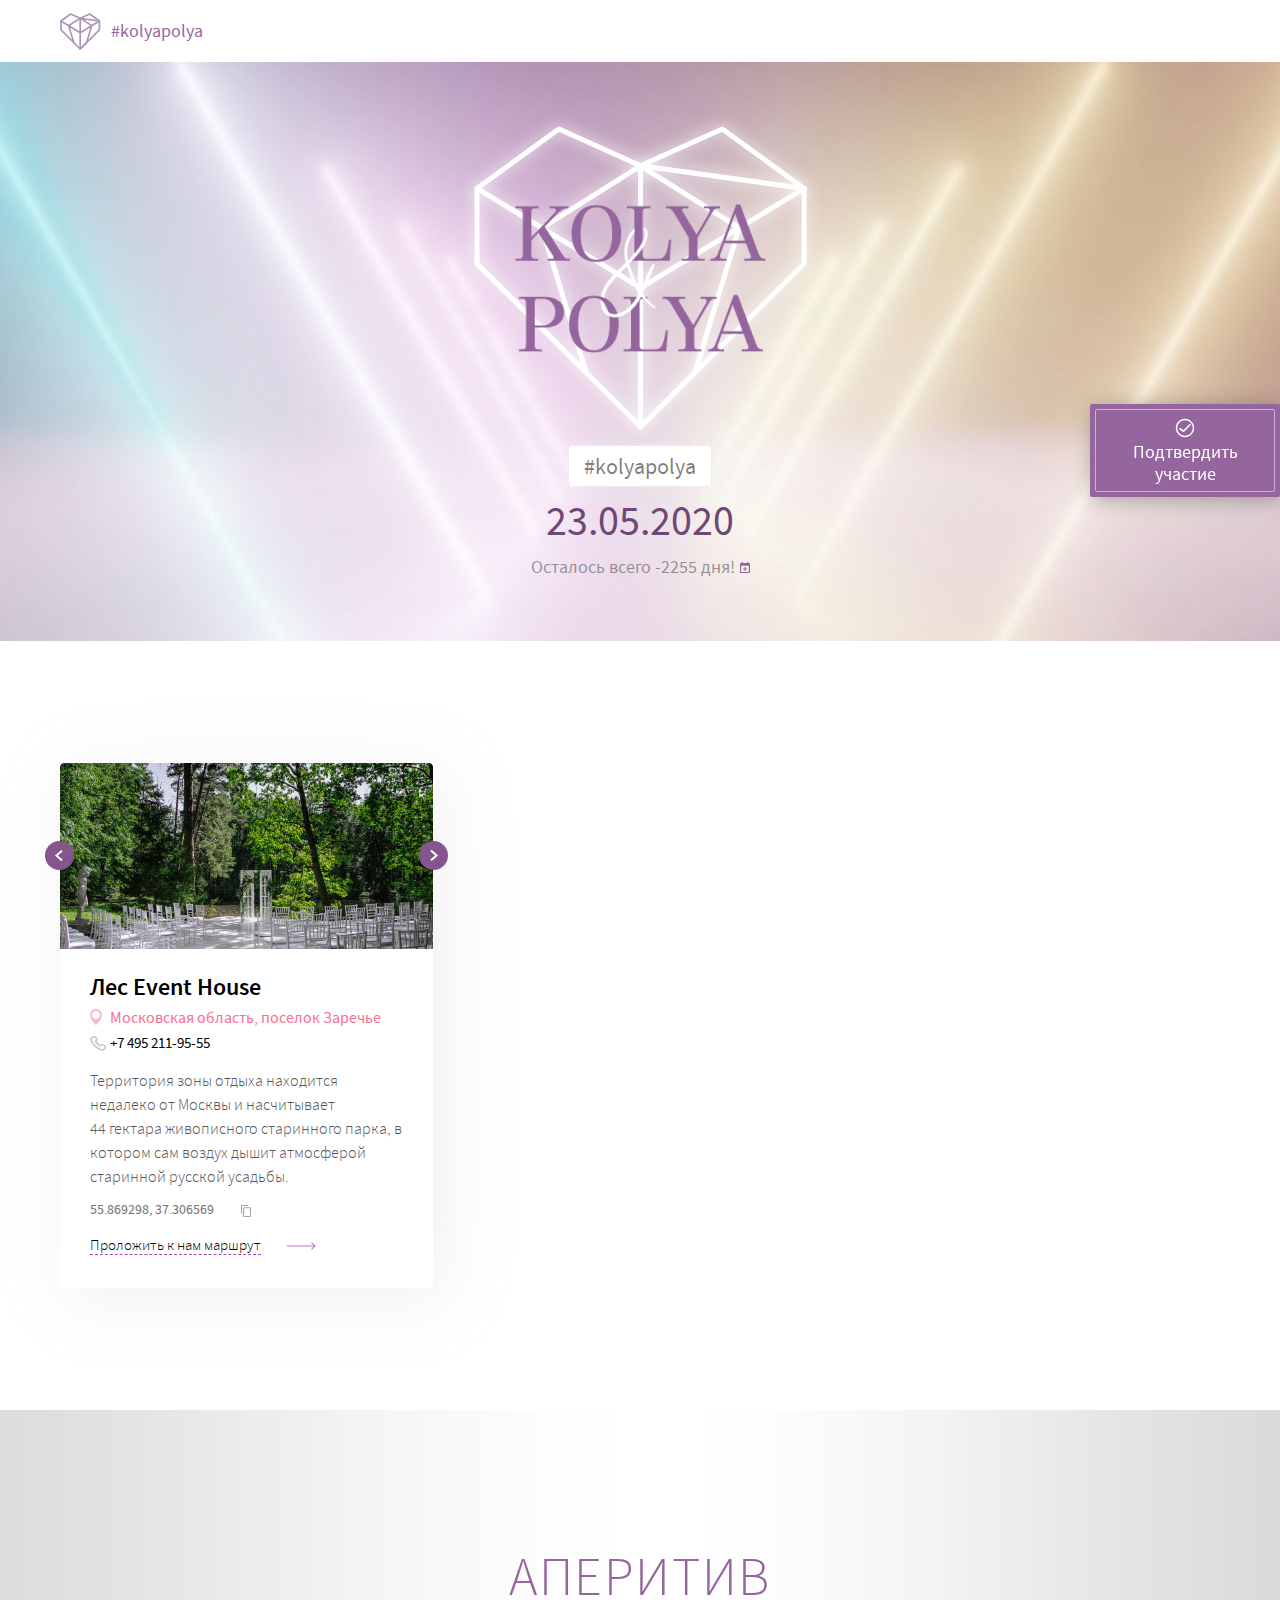
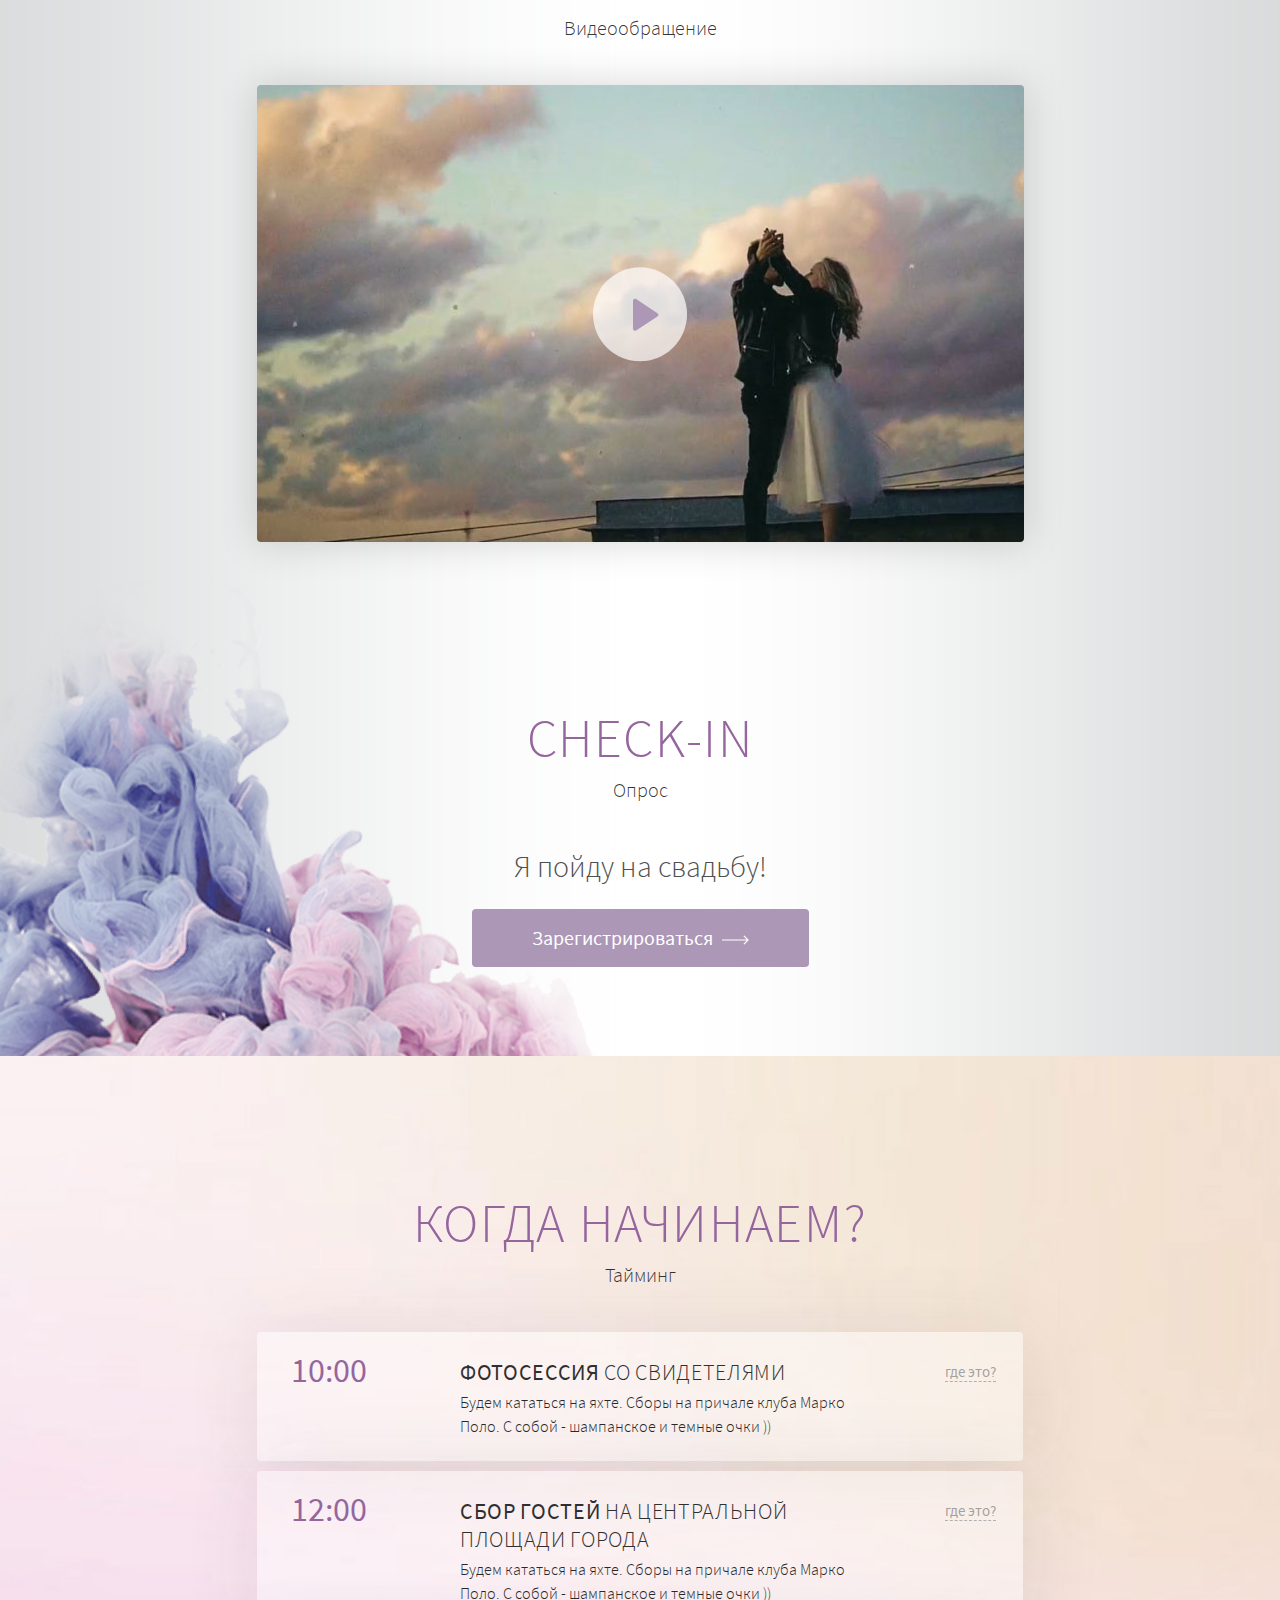
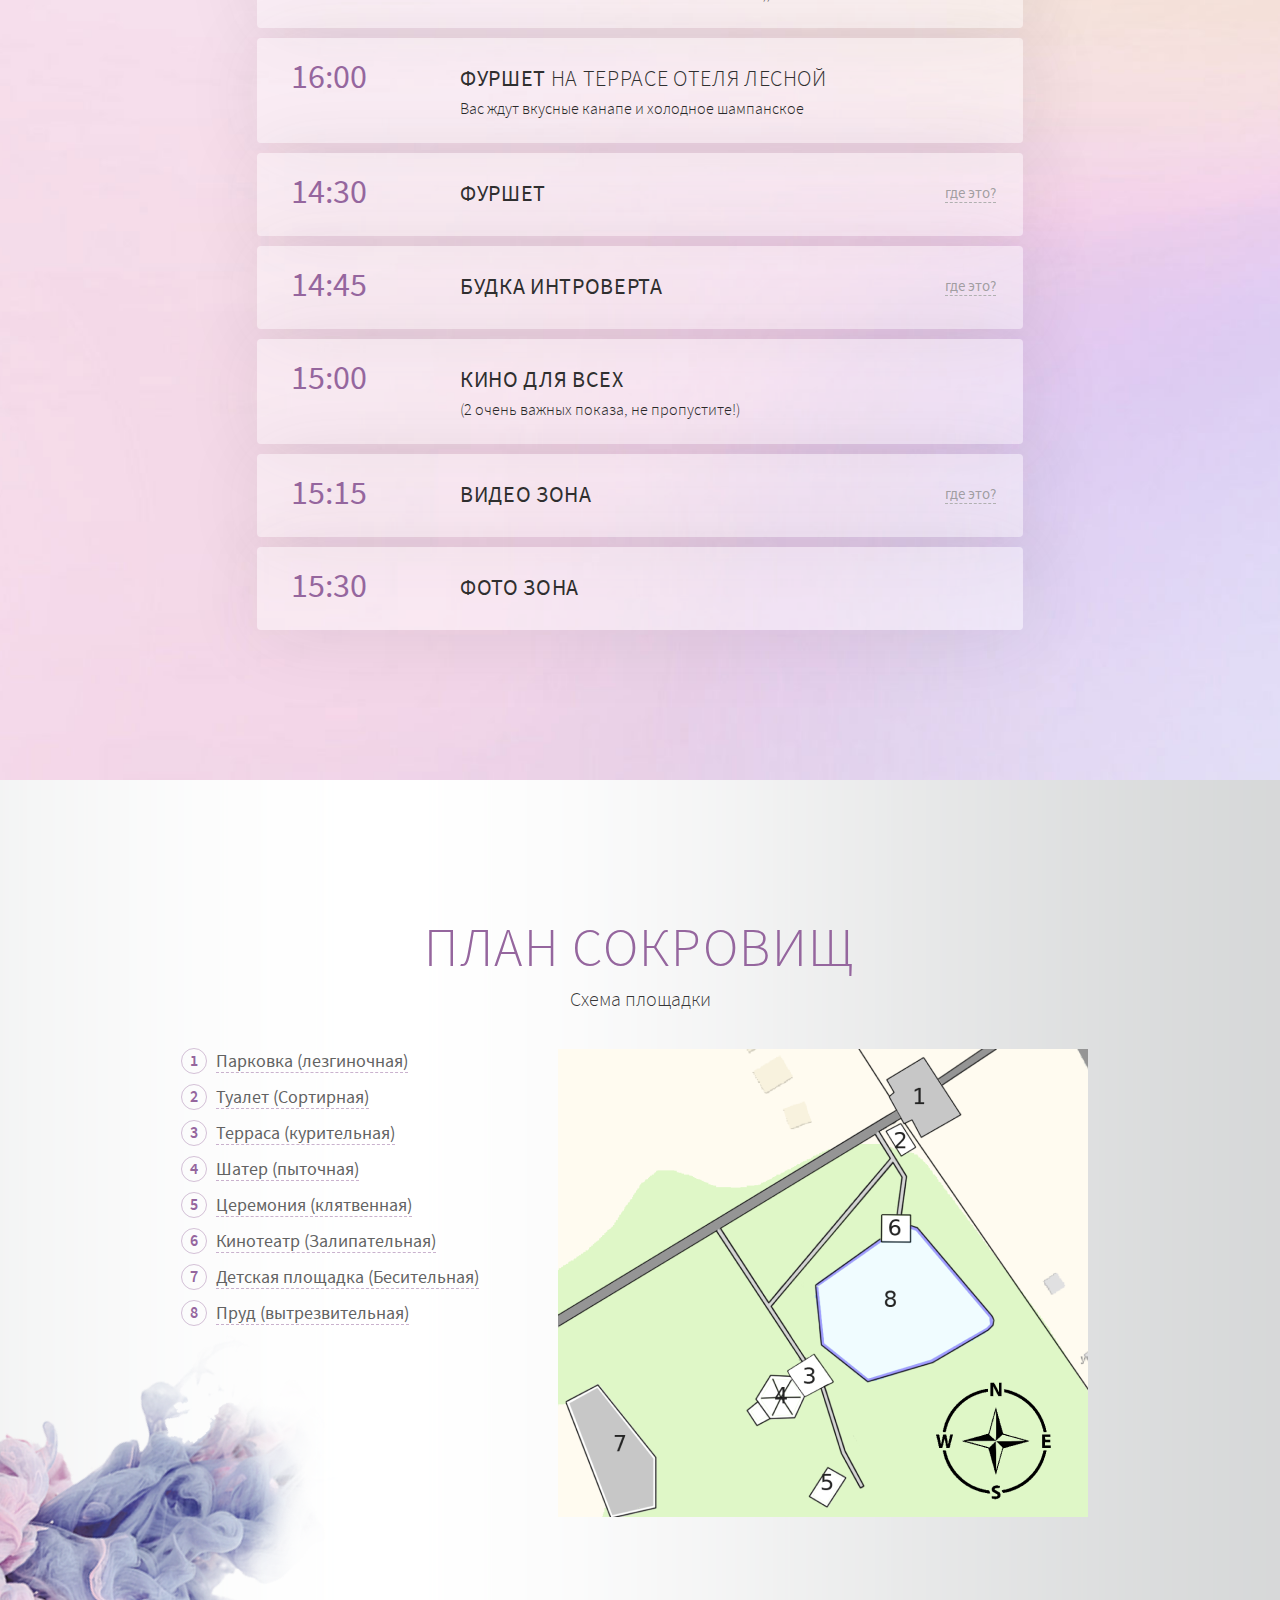
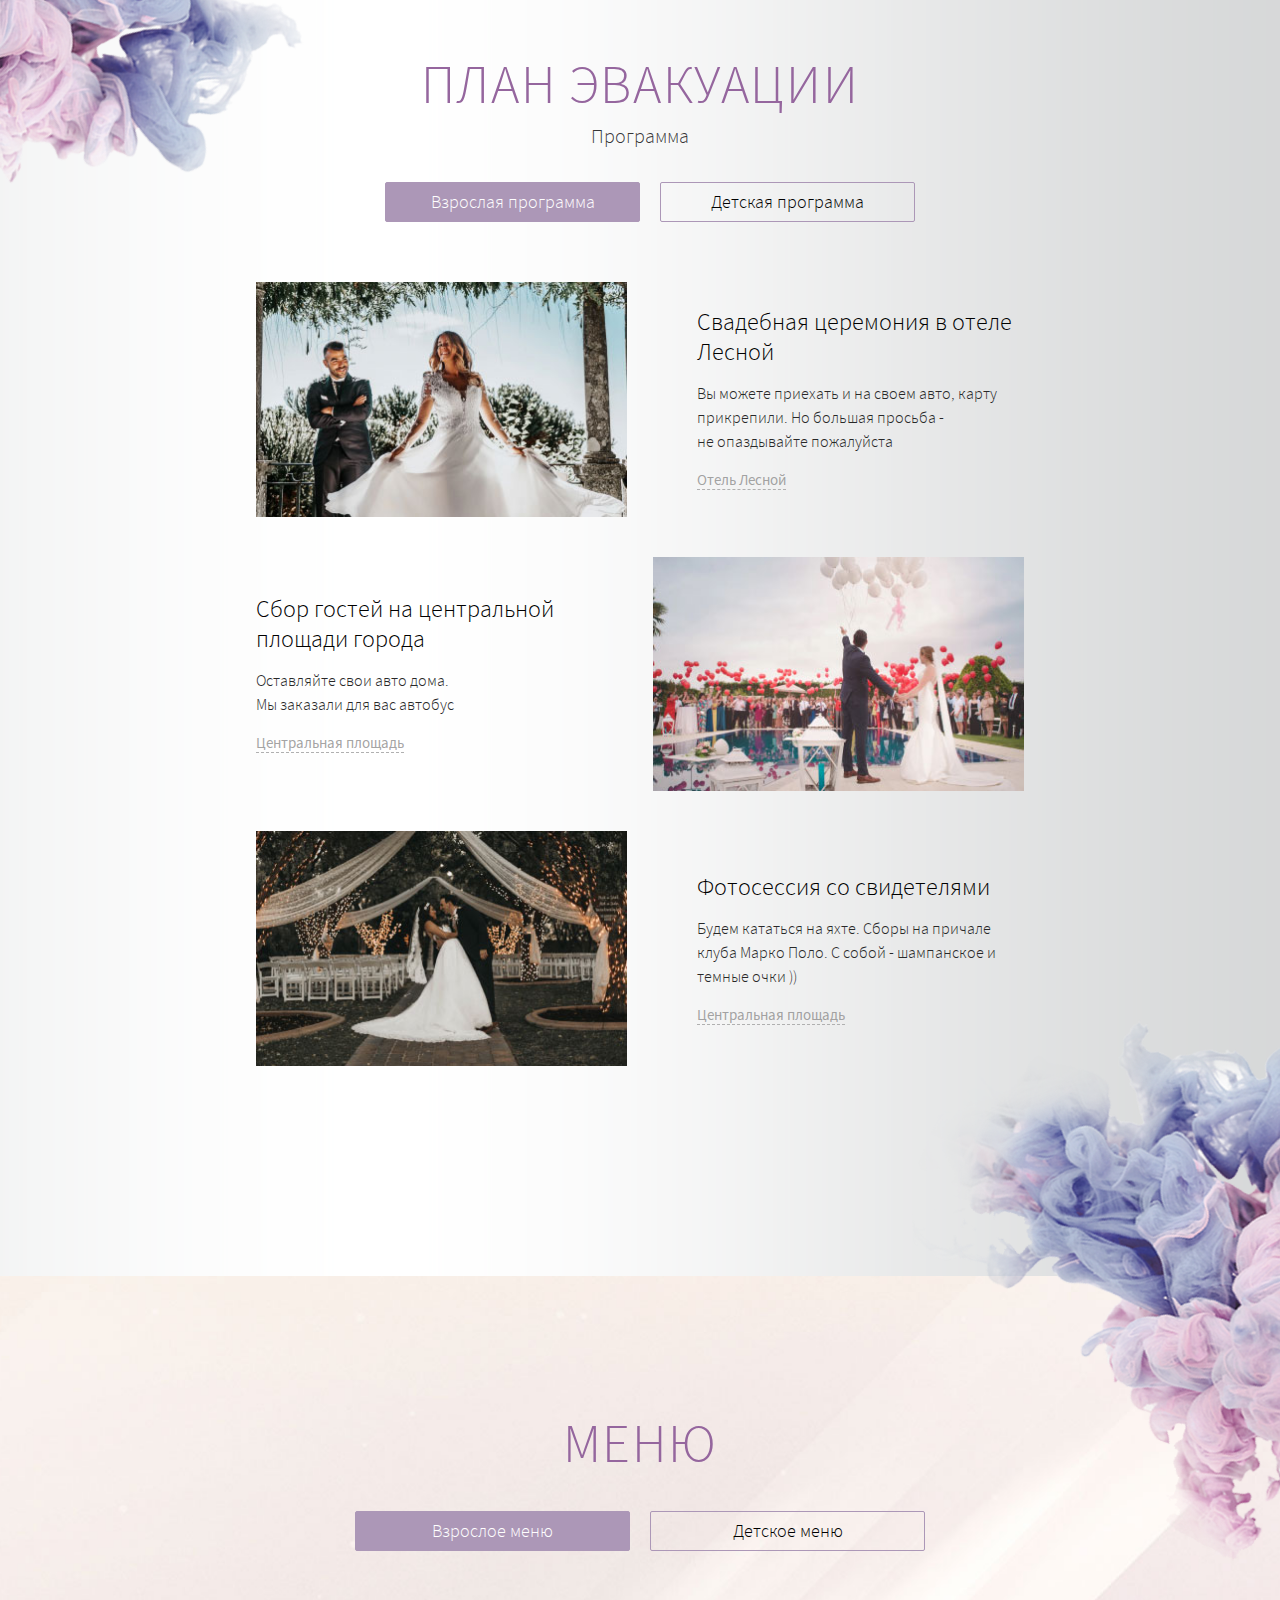
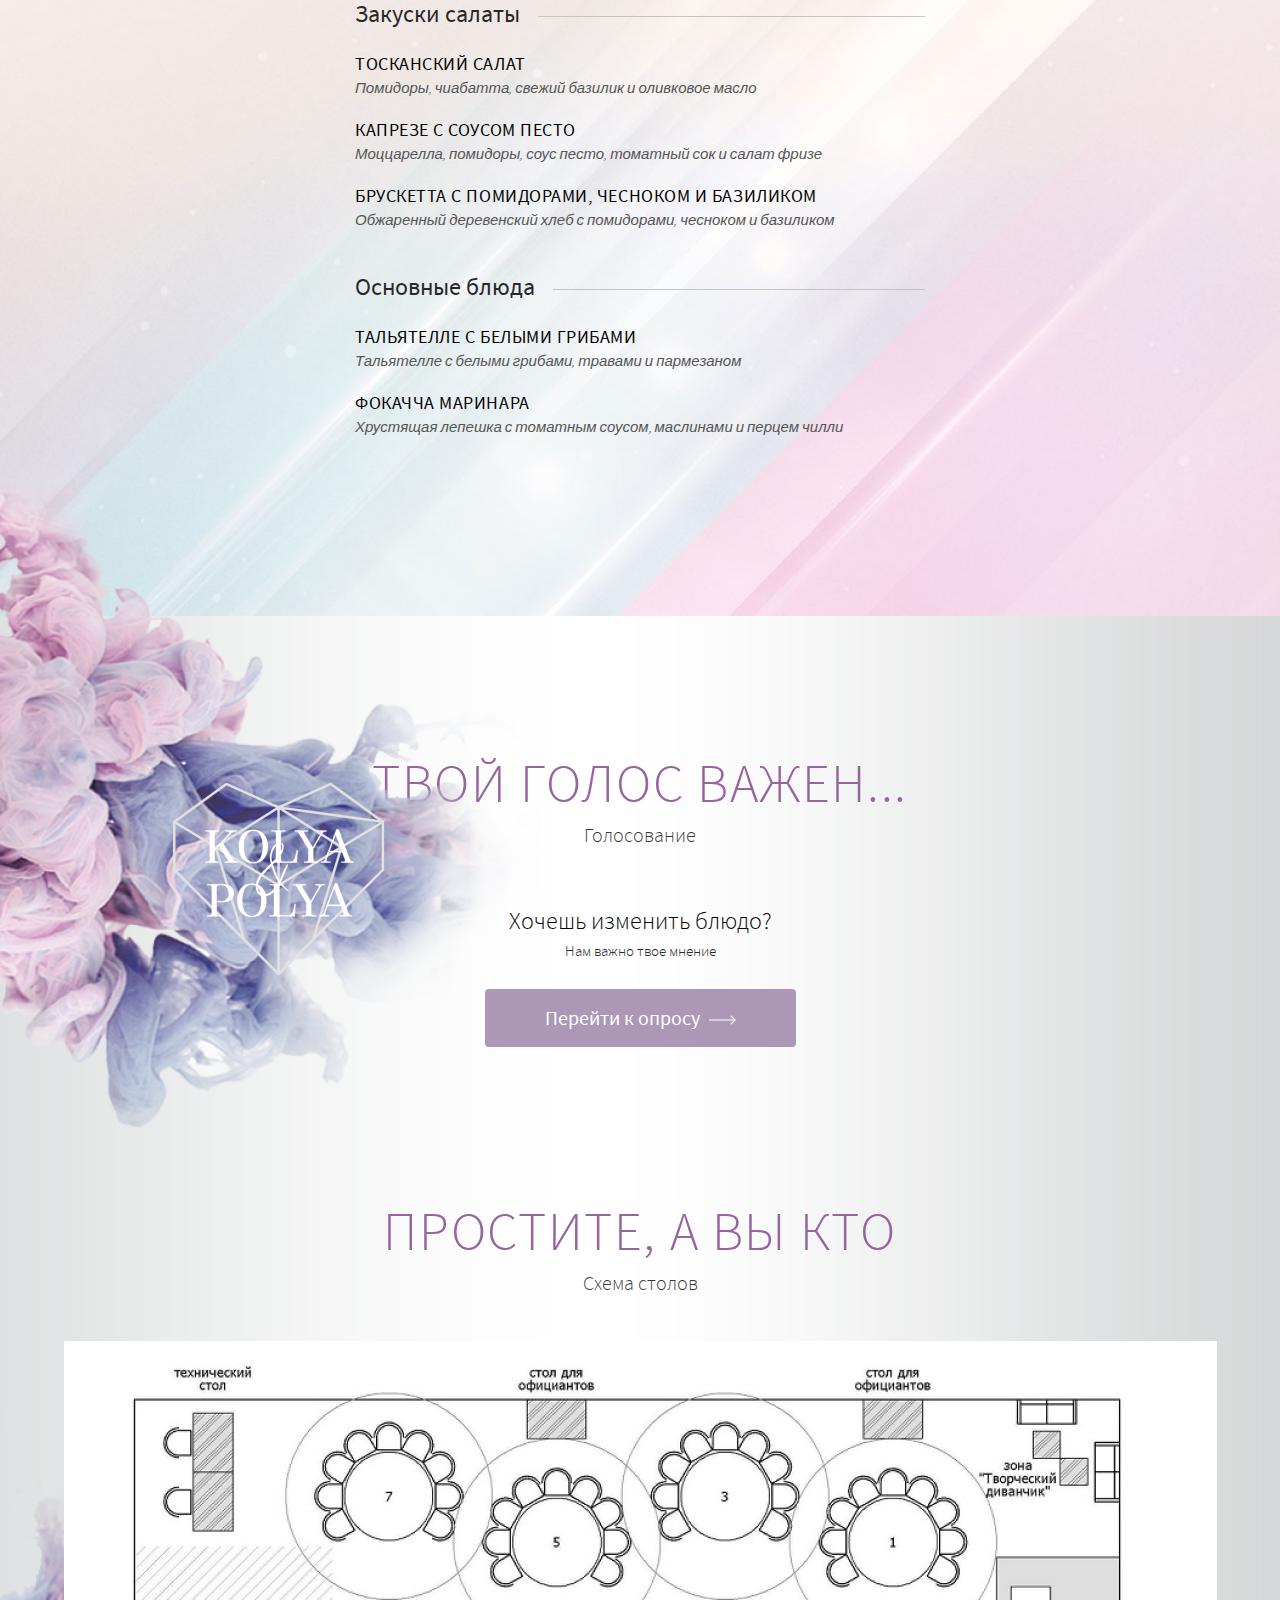
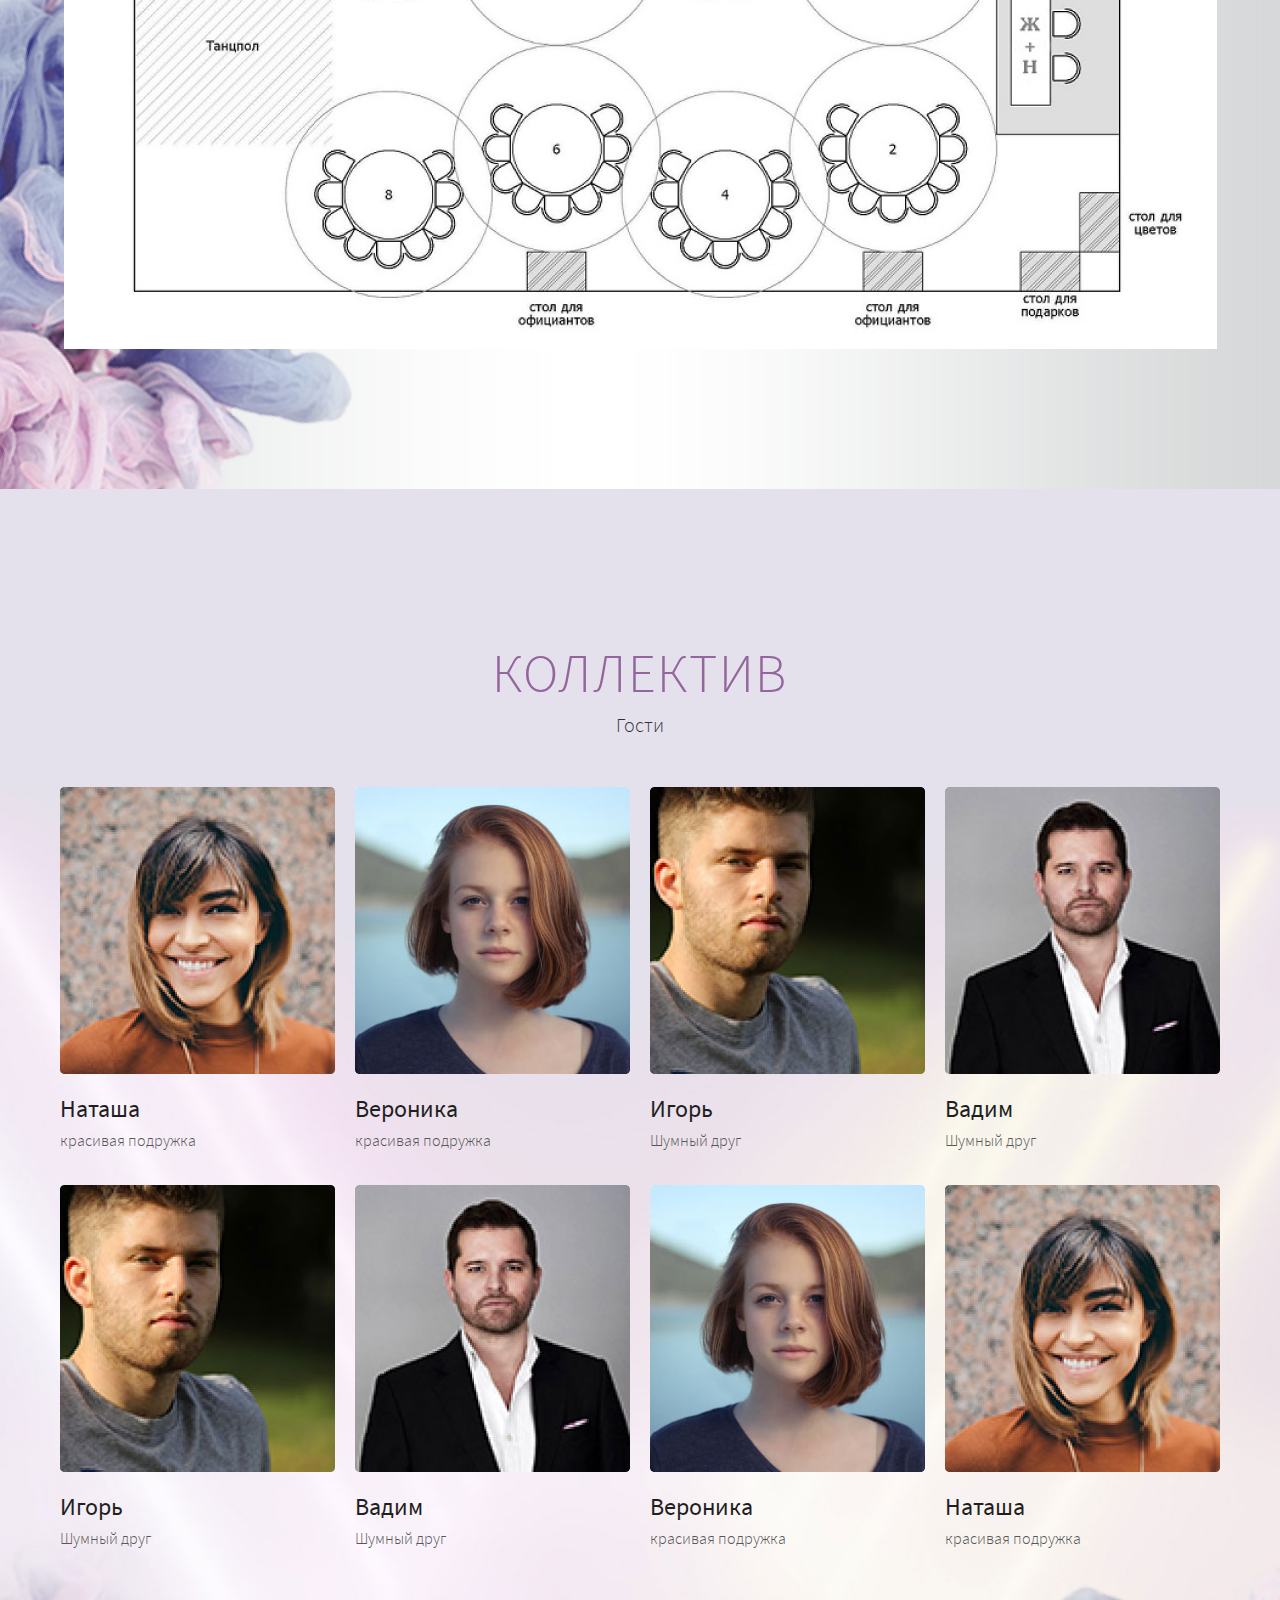
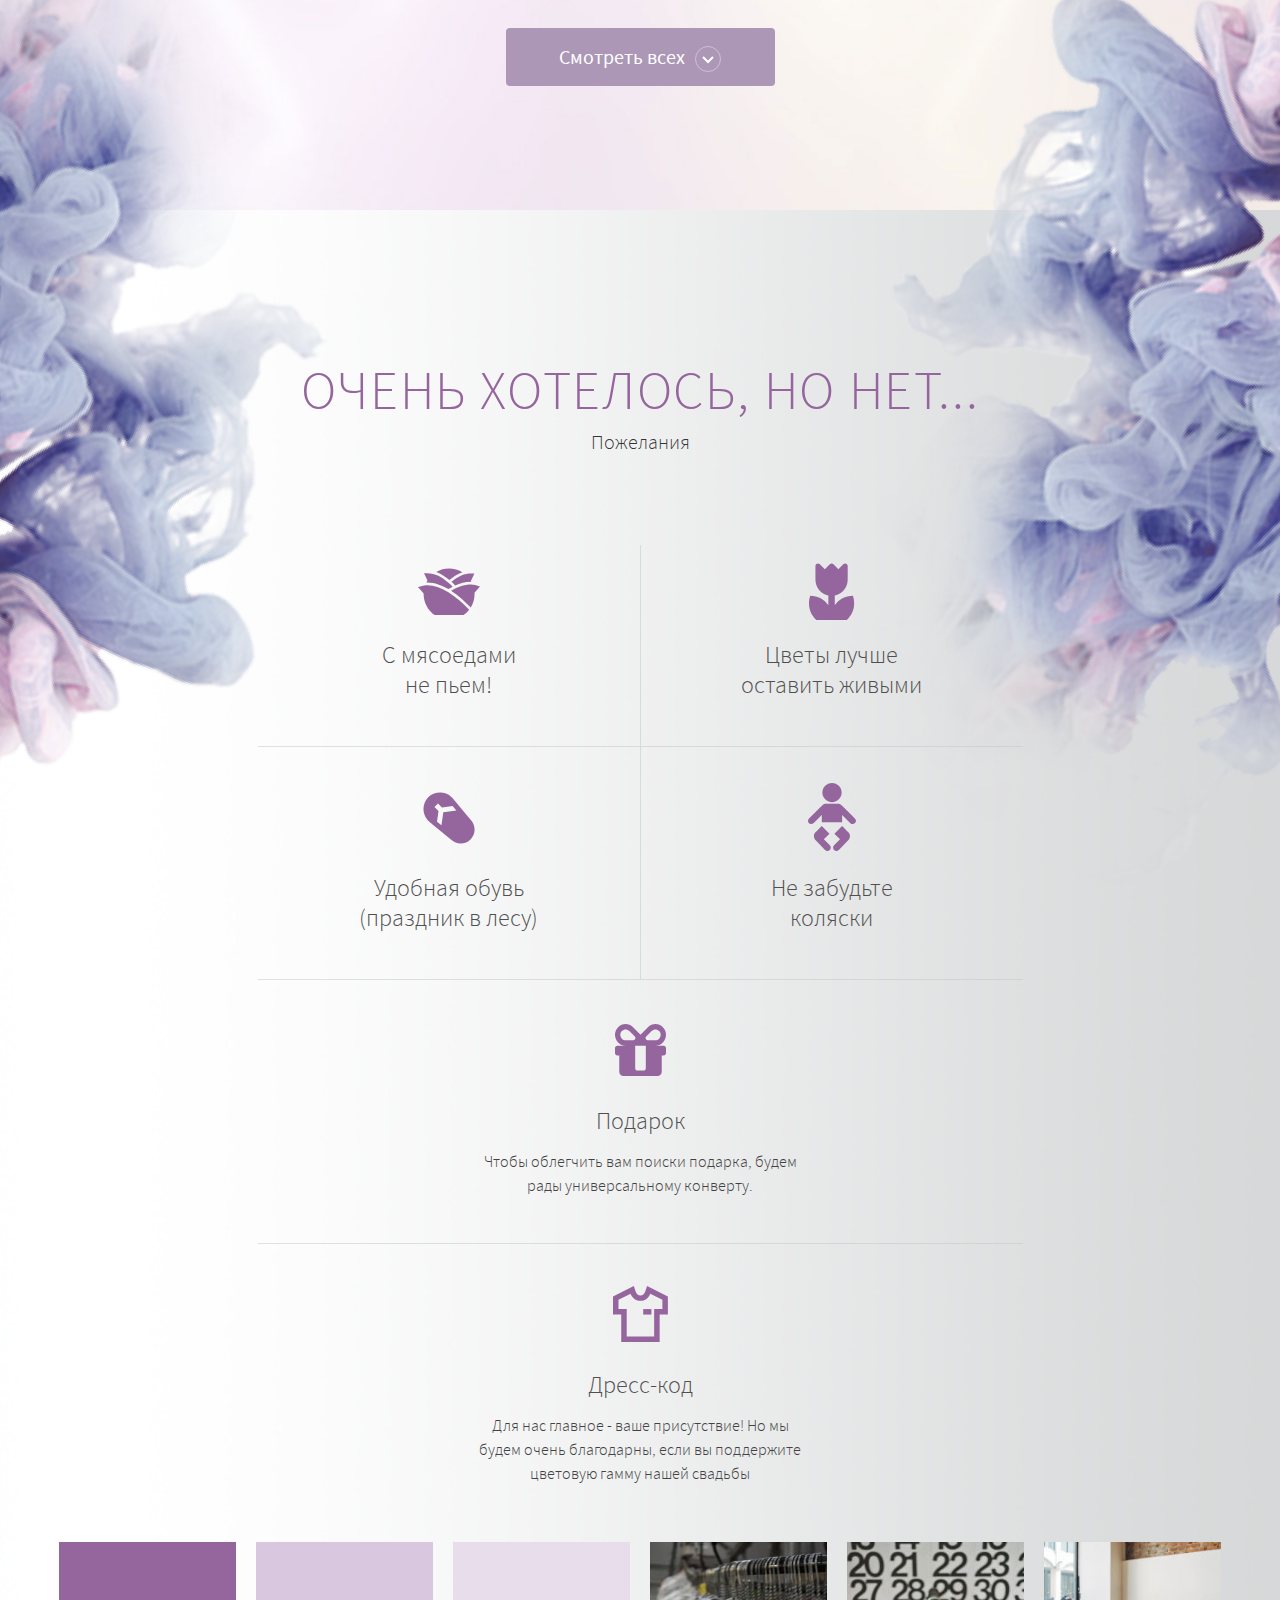
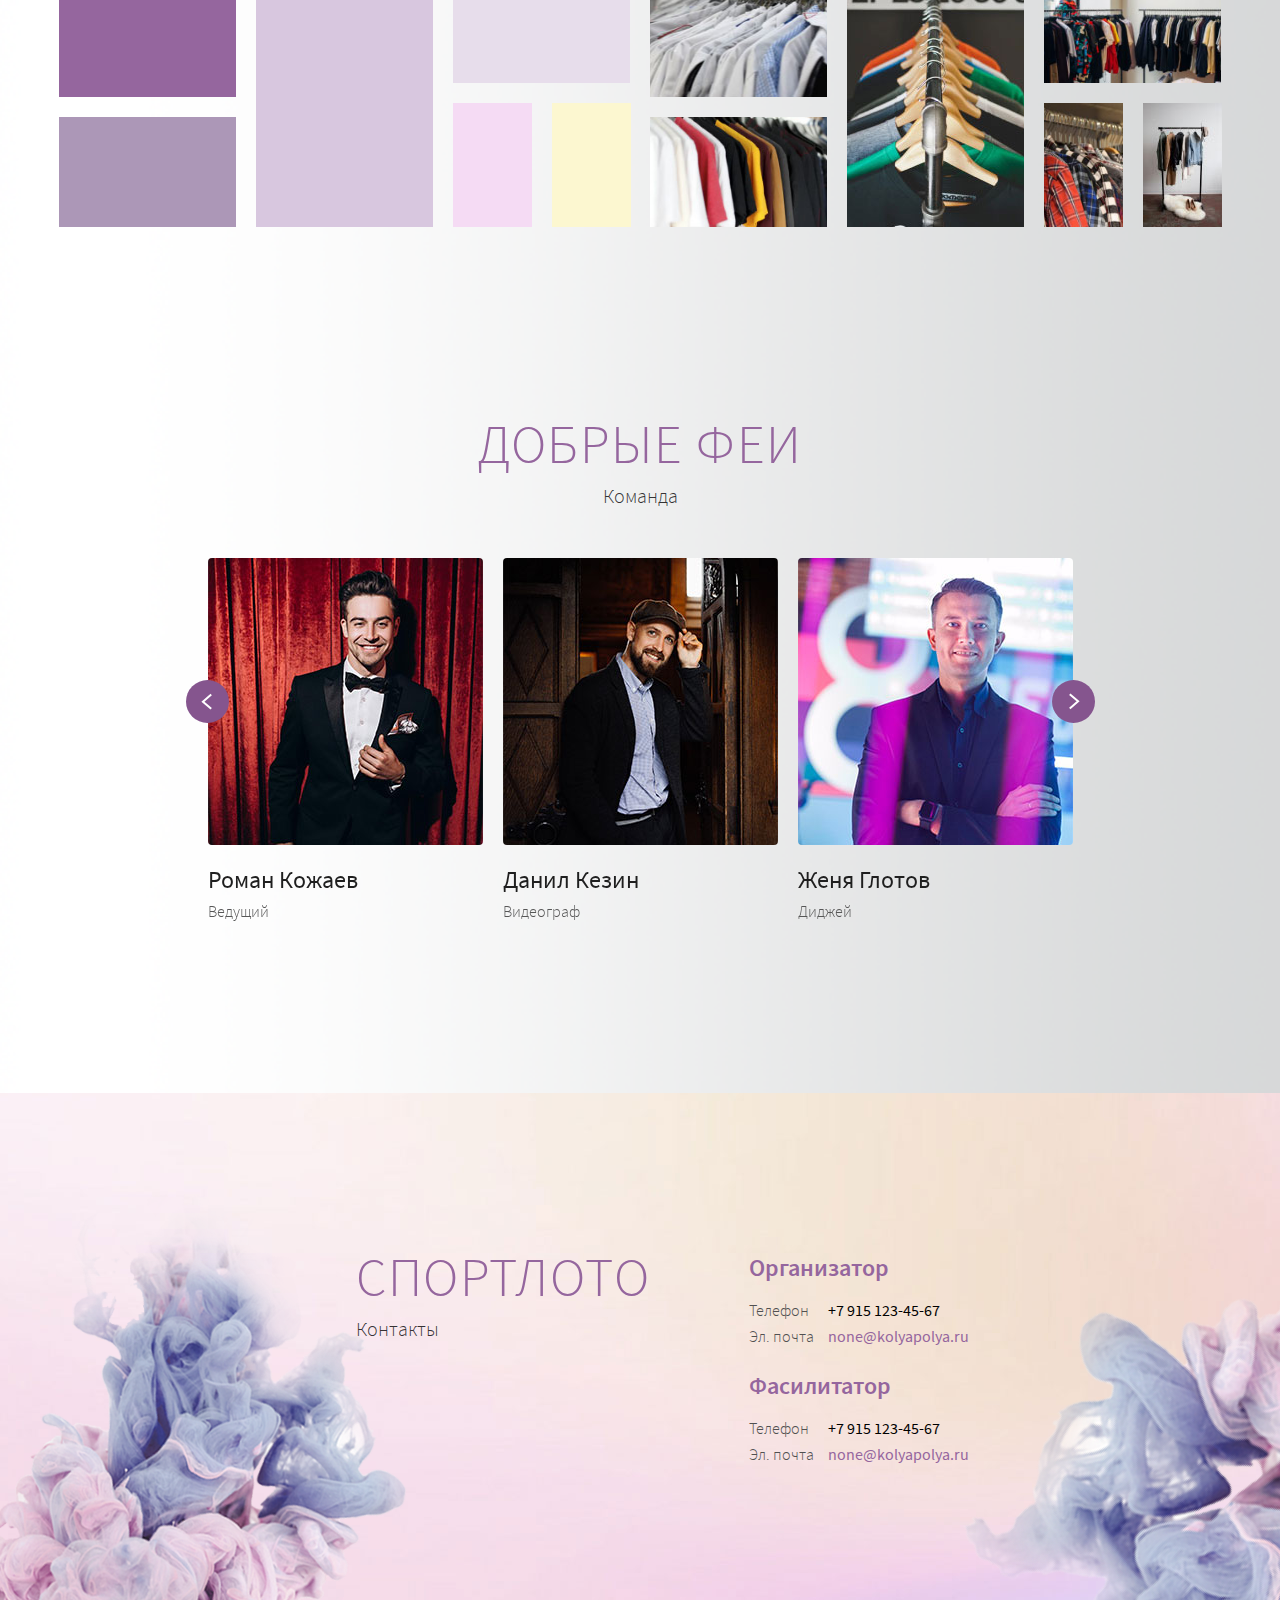
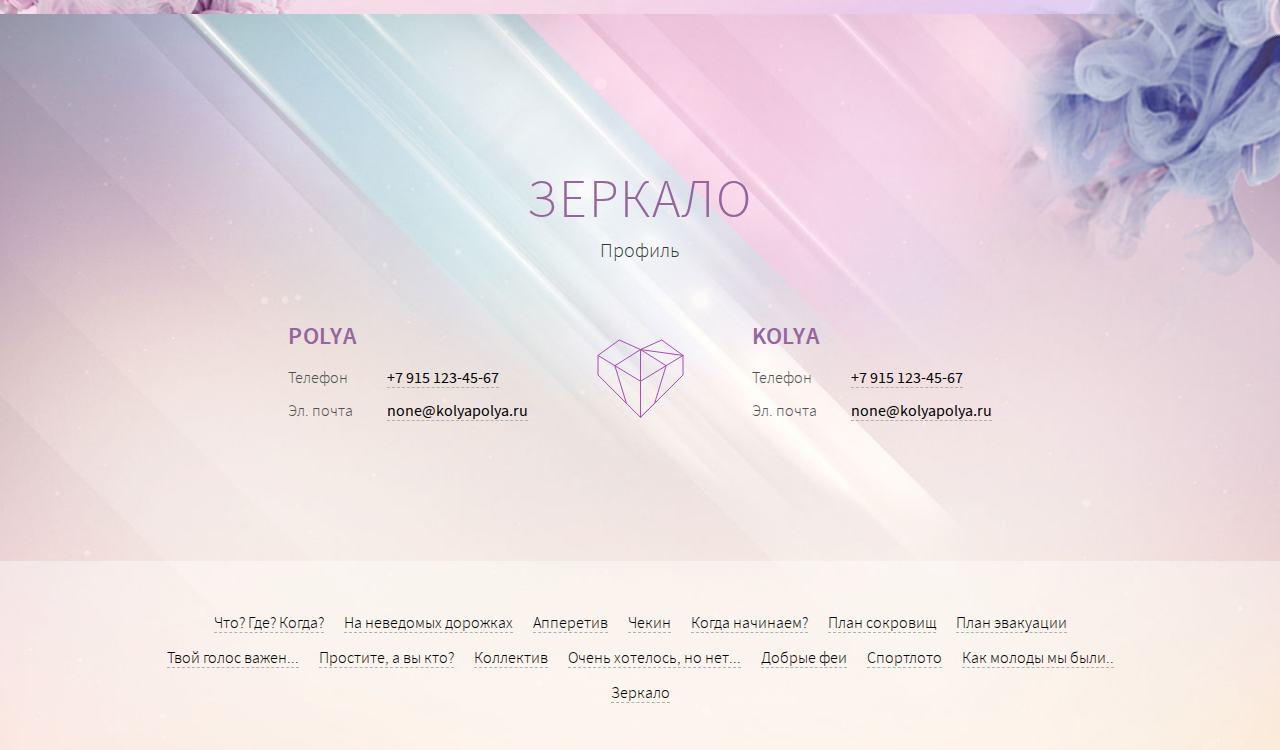
==== index.html @ 37c3469f "first html" ====
<!DOCTYPE html>
<html lang="ru">
    <head>
        <meta charset="utf-8" />
        <title>Kolya&Polya</title>

        <link rel="stylesheet" href="css/styles.css" />
        <link rel="stylesheet" href="js/slick/slick.css" />

        <meta name="viewport" content="width=device-width" />
    </head>

    <body>

        <!-- wrapper -->
        <div class="wrapper" id="welcome">

            <header>
                <div class="header-inner">
                    <div class="header-logo"></div>
                    <div class="header-tag">#kolyapolya</div>
                </div>
            </header>

            <div class="welcome">
                <div class="welcome-logo">
                    <div class="welcome-logo-tag"></div>
                </div>
                <div class="welcome-tag"><span>#kolyapolya</span></div>
                <div class="welcome-date">23.05.2020</div>
                <div class="welcome-days">Осталось всего <span>210 дней</span>!</div>
            </div>

            <!-- location -->
            <div class="location" id="location">
                <div class="location-content">
                    <div class="location-container">
                        <div class="location-inner">
                            <div class="location-wrap">
                                <div class="location-gallery">
                                    <div class="location-gallery-item"><img src="files/location.jpg" alt="" /></div>
                                    <div class="location-gallery-item"><img src="files/location.jpg" alt="" /></div>
                                    <div class="location-gallery-item"><img src="files/location.jpg" alt="" /></div>
                                </div>
                                <div class="location-text">
                                    <div class="location-title">Лес Event House</div>
                                    <div class="location-address">Московская область, поселок Заречье</div>
                                    <div class="location-phone">+7 495 211-95-55</div>
                                    <div class="location-descr">Территория зоны отдыха находится недалеко от Москвы и насчитывает 44&nbsp;гектара живописного старинного парка, в котором сам воздух дышит атмосферой старинной русской усадьбы.</div>
                                    <div class="location-coords">55.869298, 37.306569 <a href="#"></a></div>
                                    <div class="location-routes"><a href="#"><span>Проложить к нам маршрут</span></a></div>
                                </div>
                            </div>
                        </div>
                    </div>
                </div>

                <div class="location-map" id="map"></div>
                <script src="https://api-maps.yandex.ru/2.1/?load=package.full&lang=ru-RU" type="text/javascript"></script>
                <script>
                    ymaps.ready(init);

                    var myMap;
                    var coords = [55.508434, 37.356236];

                    function init() {
                        myMap = new ymaps.Map('map', {
                            center: coords,
                            zoom: 15,
                            controls: []
                        });

                        myMap.controls.add('zoomControl');
                        myMap.behaviors.disable('scrollZoom');

                        var myPlacemark = new ymaps.Placemark(coords, {}, {
                            iconLayout: 'default#image',
                            iconImageHref: 'images/map-icon.png',
                            iconImageSize: [169, 181],
                            iconImageOffset: [-84, -136]
                        });
                        myMap.geoObjects.add(myPlacemark);
                        myMap.setCenter(coords);

                        var position = myMap.getGlobalPixelCenter();
                        myMap.setGlobalPixelCenter([position[0] - 180, position[1]]);
                    }
                </script>

            </div>
            <!-- location END -->

            <!-- aperitive checkin -->
            <div class="aperitive-checkin">

                <!-- aperitive -->
                <div class="aperitive" id="aperitive">
                    <div class="section-title">Аперитив</div>
                    <div class="section-subtitle">Видеообращение</div>
                    <div class="aperitive-video">
                        <a href="https://www.youtube.com/embed/6yfpWoLWFfE" class="aperitive-video-link" style="background-image:url(files/aperitive.jpg)"></a>
                        <div class="aperitive-video-player"></div>
                    </div>
                </div>
                <!-- aperitive END -->

                <!-- checkin -->
                <div class="checkin" id="checkin">
                    <div class="section-title">Check-in</div>
                    <div class="section-subtitle">Опрос</div>
                    <div class="checkin-text">Я пойду на свадьбу!</div>
                    <div class="checkin-btn"><a href="#">Зарегистрироваться</a></div>
                </div>
                <!-- checkin END -->

            </div>
            <!-- aperitive checkin END -->

            <!-- when -->
            <div class="when" id="when">
                <div class="when-container">
                    <div class="section-title">Когда начинаем?</div>
                    <div class="section-subtitle">Тайминг</div>

                    <!-- when list -->
                    <div class="when-list">

                        <div class="when-item">
                            <div class="when-item-time">10:00</div>
                            <div class="when-item-where">
                                <a href="#" class="when-item-where-link">где это?</a>
                                <div class="location-window">
                                    <div class="location-window-photo"><img src="files/location-window.jpg" alt="" /></div>
                                    <div class="location-window-title">Свадебная церемония в отеле Лесной</div>
                                    <div class="location-window-text">Вы можете приехать и на своем авто, карту прикрепили. Но большая просьба - не опаздывайте пожалуйста</div>
                                    <div class="location-window-btn"><a href="#scheme" class="location-window-btn-scroll">Зона регистрации</a></div>
                                </div>
                            </div>
                            <div class="when-item-content">
                                <div class="when-item-title"><span>Фотосессия</span> со свидетелями</div>
                                <div class="when-item-text">Будем кататься на яхте. Сборы на причале клуба Марко Поло. C собой - шампанское и темные очки ))</div>
                            </div>
                        </div>

                        <div class="when-item">
                            <div class="when-item-time">12:00</div>
                            <div class="when-item-where">
                                <a href="#" class="when-item-where-link">где это?</a>
                                <div class="location-window">
                                    <div class="location-window-photo"><img src="files/location-window.jpg" alt="" /></div>
                                    <div class="location-window-title">Свадебная церемония в отеле Лесной</div>
                                    <div class="location-window-text">Вы можете приехать и на своем авто, карту прикрепили. Но большая просьба - не опаздывайте пожалуйста</div>
                                    <div class="location-window-btn"><a href="#scheme" class="location-window-btn-scroll">Зона регистрации</a></div>
                                </div>
                            </div>
                            <div class="when-item-content">
                                <div class="when-item-title"><span>Сбор гостей</span> на центральной площади города</div>
                                <div class="when-item-text">Будем кататься на яхте. Сборы на причале клуба Марко Поло. C собой - шампанское и темные очки ))</div>
                            </div>
                        </div>

                        <div class="when-item">
                            <div class="when-item-time">16:00</div>
                            <div class="when-item-content">
                                <div class="when-item-title"><span>Фуршет</span> на террасе отеля Лесной</div>
                                <div class="when-item-text">Вас ждут вкусные канапе и холодное шампанское</div>
                            </div>
                        </div>

                        <div class="when-item">
                            <div class="when-item-time">14:30</div>
                            <div class="when-item-where">
                                <a href="#" class="when-item-where-link">где это?</a>
                                <div class="location-window">
                                    <div class="location-window-photo"><img src="files/location-window.jpg" alt="" /></div>
                                    <div class="location-window-title">Свадебная церемония в отеле Лесной</div>
                                    <div class="location-window-text">Вы можете приехать и на своем авто, карту прикрепили. Но большая просьба - не опаздывайте пожалуйста</div>
                                    <div class="location-window-btn"><a href="#scheme" class="location-window-btn-scroll">Зона регистрации</a></div>
                                </div>
                            </div>
                            <div class="when-item-content">
                                <div class="when-item-title"><span>Фуршет</span></div>
                            </div>
                        </div>

                        <div class="when-item">
                            <div class="when-item-time">14:45</div>
                            <div class="when-item-where">
                                <a href="#" class="when-item-where-link">где это?</a>
                                <div class="location-window">
                                    <div class="location-window-photo"><img src="files/location-window.jpg" alt="" /></div>
                                    <div class="location-window-title">Свадебная церемония в отеле Лесной</div>
                                    <div class="location-window-text">Вы можете приехать и на своем авто, карту прикрепили. Но большая просьба - не опаздывайте пожалуйста</div>
                                    <div class="location-window-btn"><a href="#scheme" class="location-window-btn-scroll">Зона регистрации</a></div>
                                </div>
                            </div>
                            <div class="when-item-content">
                                <div class="when-item-title"><span>Будка интроверта</span></div>
                            </div>
                        </div>

                        <div class="when-item">
                            <div class="when-item-time">15:00</div>
                            <div class="when-item-content">
                                <div class="when-item-title"><span>Кино для всех</span></div>
                                <div class="when-item-text">(2 очень важных показа, не пропустите!)</div>
                            </div>
                        </div>

                        <div class="when-item">
                            <div class="when-item-time">15:15</div>
                            <div class="when-item-where">
                                <a href="#" class="when-item-where-link">где это?</a>
                                <div class="location-window">
                                    <div class="location-window-photo"><img src="files/location-window.jpg" alt="" /></div>
                                    <div class="location-window-title">Свадебная церемония в отеле Лесной</div>
                                    <div class="location-window-text">Вы можете приехать и на своем авто, карту прикрепили. Но большая просьба - не опаздывайте пожалуйста</div>
                                    <div class="location-window-btn"><a href="#scheme" class="location-window-btn-scroll">Зона регистрации</a></div>
                                </div>
                            </div>
                            <div class="when-item-content">
                                <div class="when-item-title"><span>Видео зона</span></div>
                            </div>
                        </div>

                        <div class="when-item">
                            <div class="when-item-time">15:30</div>
                            <div class="when-item-content">
                                <div class="when-item-title"><span>Фото зона</span></div>
                            </div>
                        </div>

                    </div>
                    <!-- when list END -->
                </div>
            </div>
            <!-- when END -->

            <!-- plans -->
            <div class="plans">

                <!-- scheme -->
                <div class="scheme" id="scheme">
                    <div class="section-title">План сокровищ</div>
                    <div class="section-subtitle">Схема площадки</div>

                    <div class="scheme-container">
                        <div class="scheme-list">
                            <ul>
                                <li><strong>1</strong><span data-id="1">Парковка (лезгиночная)</span></li>
                                <li><strong>2</strong><span data-id="2">Туалет (Сортирная)</span></li>
                                <li><strong>3</strong><span data-id="3">Терраса (курительная)</span></li>
                                <li><strong>4</strong><span data-id="4">Шатер (пыточная)</span></li>
                                <li><strong>5</strong><span data-id="5">Церемония (клятвенная)</span></li>
                                <li><strong>6</strong><span data-id="6">Кинотеатр (Залипательная)</span></li>
                                <li><strong>7</strong><span data-id="7">Детская площадка (Бесительная)</span></li>
                                <li><strong>8</strong><span data-id="8">Пруд (вытрезвительная)</span></li>
                            </ul>
                        </div>

                        <div class="scheme-content">
                            <div class="scheme-content-map">
                                <svg width="531" height="468" viewBox="0 0 531 468" fill="none" xmlns="http://www.w3.org/2000/svg">
                                    <image width="531" height="468" xlink:href="images/plan.png" />
                                    <path class="scheme-content-map-area" data-id="1" d="M330 31L366.5 9L404 66L365 88.5L355 71L348 74.5L332.5 47L337.5 44L330 31Z" />
                                    <path class="scheme-content-map-area" data-id="2" d="M329.5 82.5L344 74.5L359.5 98L344 107L329.5 82.5Z" />
                                    <path class="scheme-content-map-area" data-id="3" d="M230 322L257.5 305.5L276.5 333L247 347.5L230 322Z" />
                                    <path class="scheme-content-map-area" data-id="4" d="M198.5 350L213.5 326.5H233L247.5 348L237.5 368L213.5 369.5L198.5 350Z" />
                                    <path class="scheme-content-map-area" data-id="5" d="M253.5 447.5L271.5 419L288 429.5L269.5 457.5L253.5 447.5Z" />
                                    <path class="scheme-content-map-area" data-id="6" d="M325 166H353V192H325V166Z" />
                                    <path class="scheme-content-map-area" data-id="7" d="M10 353L41 337L98 408V458L54 469L10 353Z" />
                                    <path class="scheme-content-map-area" data-id="8" d="M259 236L323.5 190.5V193.5H354V176.5L360.5 179L433.5 265.5L435.5 269L437 272L435.5 276L433 280L374.5 314L311 332.5L264.5 296L259 236Z" />
                                </svg>
                                <div class="scheme-content-points">
                                    <div class="scheme-content-point" data-id="1" style="left:362px; top:45px">
                                        <div class="scheme-content-point-popup">
                                            <div class="scheme-content-point-popup-number">1</div>
                                            <div class="scheme-content-point-popup-title">Парковка (лезгиночная)</div>
                                        </div>
                                    </div>
                                    <div class="scheme-content-point" data-id="2" style="left:344px; top:91px">
                                        <div class="scheme-content-point-popup">
                                            <div class="scheme-content-point-popup-number">2</div>
                                            <div class="scheme-content-point-popup-title">Туалет (Сортирная)</div>
                                        </div>
                                    </div>
                                    <div class="scheme-content-point" data-id="3" style="left:252px; top:326px">
                                        <div class="scheme-content-point-popup">
                                            <div class="scheme-content-point-popup-number">3</div>
                                            <div class="scheme-content-point-popup-title">Терраса (курительная)</div>
                                        </div>
                                    </div>
                                    <div class="scheme-content-point" data-id="4" style="left:223px; top:348px">
                                        <div class="scheme-content-point-popup">
                                            <div class="scheme-content-point-popup-number">4</div>
                                            <div class="scheme-content-point-popup-title">Шатер (пыточная)</div>
                                        </div>
                                    </div>
                                    <div class="scheme-content-point" data-id="5" style="left:269px; top:431px">
                                        <div class="scheme-content-point-popup">
                                            <div class="scheme-content-point-popup-number">5</div>
                                            <div class="scheme-content-point-popup-title">Церемония (клятвенная)</div>
                                        </div>
                                    </div>
                                    <div class="scheme-content-point" data-id="6" style="left:338px; top:178px">
                                        <div class="scheme-content-point-popup">
                                            <div class="scheme-content-point-popup-number">6</div>
                                            <div class="scheme-content-point-popup-title">Кинотеатр (Залипательная)</div>
                                        </div>
                                    </div>
                                    <div class="scheme-content-point" data-id="7" style="left:63px; top:393px">
                                        <div class="scheme-content-point-popup">
                                            <div class="scheme-content-point-popup-number">7</div>
                                            <div class="scheme-content-point-popup-title">Детская площадка (Бесительная)</div>
                                        </div>
                                    </div>
                                    <div class="scheme-content-point" data-id="8" style="left:332px; top:249px">
                                        <div class="scheme-content-point-popup">
                                            <div class="scheme-content-point-popup-number">8</div>
                                            <div class="scheme-content-point-popup-title">Пруд (вытрезвительная)</div>
                                        </div>
                                    </div>
                                </div>
                            </div>
                        </div>
                    </div>
                </div>
                <!-- scheme END -->

                <!-- programs -->
                <div class="programs" id="programs">
                    <div class="section-title">План эвакуации</div>
                    <div class="section-subtitle">Программа</div>

                    <div class="programs-menu">
                        <ul>
                            <li class="active"><a href="#">Взрослая программа</a></li>
                            <li><a href="#">Детская программа</a></li>
                        </ul>
                    </div>

                    <div class="programs-tabs">

                        <div class="programs-tab active">
                            <div class="programs-item">
                                <div class="programs-item-photo"><img src="files/program-1.jpg" alt="" /></div>
                                <div class="programs-item-content">
                                    <div class="programs-item-title">Свадебная церемония в отеле Лесной</div>
                                    <div class="programs-item-text">Вы можете приехать и на своем авто, карту прикрепили. Но большая просьба - не&nbsp;опаздывайте пожалуйста</div>
                                    <div class="programs-item-location">
                                        <div class="programs-item-location-inner">
                                            <a href="#" class="programs-item-location-link">Отель Лесной</a>
                                            <div class="location-window">
                                                <div class="location-window-photo"><img src="files/location-window.jpg" alt="" /></div>
                                                <div class="location-window-title">Свадебная церемония в отеле Лесной</div>
                                                <div class="location-window-text">Вы можете приехать и на своем авто, карту прикрепили. Но большая просьба - не опаздывайте пожалуйста</div>
                                                <div class="location-window-btn"><a href="#" target="_blank">Зона регистрации</a></div>
                                            </div>
                                        </div>
                                    </div>
                                </div>
                            </div>

                            <div class="programs-item">
                                <div class="programs-item-photo"><img src="files/program-2.jpg" alt="" /></div>
                                <div class="programs-item-content">
                                    <div class="programs-item-title">Сбор гостей на центральной площади города</div>
                                    <div class="programs-item-text">Оставляйте свои авто дома.<br /> Мы заказали для вас автобус</div>
                                    <div class="programs-item-location">
                                        <div class="programs-item-location-inner">
                                            <a href="#" class="programs-item-location-link">Центральная площадь</a>
                                            <div class="location-window">
                                                <div class="location-window-photo"><img src="files/location-window.jpg" alt="" /></div>
                                                <div class="location-window-title">Свадебная церемония в отеле Лесной</div>
                                                <div class="location-window-text">Вы можете приехать и на своем авто, карту прикрепили. Но большая просьба - не опаздывайте пожалуйста</div>
                                                <div class="location-window-btn"><a href="#scheme" class="location-window-btn-scroll">Зона регистрации</a></div>
                                            </div>
                                        </div>
                                    </div>
                                </div>
                            </div>

                            <div class="programs-item">
                                <div class="programs-item-photo"><img src="files/program-3.jpg" alt="" /></div>
                                <div class="programs-item-content">
                                    <div class="programs-item-title">Фотосессия со свидетелями</div>
                                    <div class="programs-item-text">Будем кататься на яхте. Сборы на причале клуба Марко Поло. C собой - шампанское и темные очки ))</div>
                                    <div class="programs-item-location">
                                        <div class="programs-item-location-inner">
                                            <a href="#" class="programs-item-location-link">Центральная площадь</a>
                                            <div class="location-window">
                                                <div class="location-window-title">Свадебная церемония в отеле Лесной</div>
                                                <div class="location-window-text">Вы можете приехать и на своем авто, карту прикрепили. Но большая просьба - не опаздывайте пожалуйста</div>
                                            </div>
                                        </div>
                                    </div>
                                </div>
                            </div>
                        </div>

                        <div class="programs-tab">

                            <div class="programs-item">
                                <div class="programs-item-photo"><img src="files/program-2.jpg" alt="" /></div>
                                <div class="programs-item-content">
                                    <div class="programs-item-title">Сбор гостей на центральной площади города</div>
                                    <div class="programs-item-text">Оставляйте свои авто дома.<br /> Мы заказали для вас автобус</div>
                                    <div class="programs-item-location">
                                        <div class="programs-item-location-inner">
                                            <a href="#" class="programs-item-location-link">Центральная площадь</a>
                                            <div class="location-window">
                                                <div class="location-window-photo"><img src="files/location-window.jpg" alt="" /></div>
                                                <div class="location-window-title">Свадебная церемония в отеле Лесной</div>
                                                <div class="location-window-text">Вы можете приехать и на своем авто, карту прикрепили. Но большая просьба - не опаздывайте пожалуйста</div>
                                                <div class="location-window-btn"><a href="#scheme" class="location-window-btn-scroll">Зона регистрации</a></div>
                                            </div>
                                        </div>
                                    </div>
                                </div>
                            </div>

                        </div>

                    </div>
                </div>
                <!-- programs END -->

            </div>
            <!-- plans END -->

            <!-- menu -->
            <div class="menu">
                <div class="menu-inner">
                    <div class="section-title">Меню</div>

                    <div class="menu-menu">
                        <ul>
                            <li class="active"><a href="#">Взрослое меню</a></li>
                            <li><a href="#">Детское меню</a></li>
                        </ul>
                    </div>

                    <div class="menu-tabs">

                        <div class="menu-tab active">
                            <div class="menu-group">
                                <div class="menu-group-title">
                                    <div class="menu-group-title-text">Закуски салаты</div>
                                    <div class="menu-group-title-line"></div>
                                </div>
                                <div class="menu-group-item">
                                    <div class="menu-group-item-title">Тосканский салат</div>
                                    <div class="menu-group-item-text">Помидоры, чиабатта, свежий базилик и оливковое масло</div>
                                </div>
                                <div class="menu-group-item">
                                    <div class="menu-group-item-title">Капрезе с соусом песто</div>
                                    <div class="menu-group-item-text">Моццарелла, помидоры, соус песто, томатный сок и салат фризе</div>
                                </div>
                                <div class="menu-group-item">
                                    <div class="menu-group-item-title">Брускетта с помидорами, чесноком и базиликом</div>
                                    <div class="menu-group-item-text">Обжаренный деревенский хлеб с помидорами, чесноком и базиликом</div>
                                </div>
                            </div>
                            <div class="menu-group">
                                <div class="menu-group-title">
                                    <div class="menu-group-title-text">Основные блюда</div>
                                    <div class="menu-group-title-line"></div>
                                </div>
                                <div class="menu-group-item">
                                    <div class="menu-group-item-title">Тальятелле с белыми грибами</div>
                                    <div class="menu-group-item-text">Тальятелле с белыми грибами, травами и пармезаном</div>
                                </div>
                                <div class="menu-group-item">
                                    <div class="menu-group-item-title">Фокачча маринара</div>
                                    <div class="menu-group-item-text">Хрустящая лепешка с томатным соусом, маслинами и перцем чилли</div>
                                </div>
                            </div>
                        </div>

                        <div class="menu-tab">
                            <div class="menu-group">
                                <div class="menu-group-title">
                                    <div class="menu-group-title-text">Основные блюда</div>
                                    <div class="menu-group-title-line"></div>
                                </div>
                                <div class="menu-group-item">
                                    <div class="menu-group-item-title">Тальятелле с белыми грибами</div>
                                    <div class="menu-group-item-text">Тальятелле с белыми грибами, травами и пармезаном</div>
                                </div>
                                <div class="menu-group-item">
                                    <div class="menu-group-item-title">Фокачча маринара</div>
                                    <div class="menu-group-item-text">Хрустящая лепешка с томатным соусом, маслинами и перцем чилли</div>
                                </div>
                            </div>
                        </div>

                    </div>

                </div>
            </div>
            <!-- menu END -->

            <!-- peoples -->
            <div class="peoples">

                <!-- poll -->
                <div class="poll" id="poll">
                    <div class="section-title">Твой голос важен...</div>
                    <div class="section-subtitle">Голосование</div>
                    <div class="poll-title">Хочешь изменить блюдо?</div>
                    <div class="poll-text">Нам важно твое мнение</div>
                    <div class="poll-btn"><a href="#">Перейти к опросу</a></div>
                </div>
                <!-- poll END -->

                <!-- places -->
                <div class="places" id="places">
                    <div class="section-title">Простите, а вы кто</div>
                    <div class="section-subtitle">Схема столов</div>

                    <div class="places-scheme">
                        <img src="images/places-scheme.png" alt="" class="places-scheme-back" />

                        <div class="places-scheme-places">
                        </div>

                        <!-- places scheme table -->
                        <div class="places-scheme-table places-scheme-table-bottom" style="left:829.5px; top:200.5px">
                            <div class="places-scheme-table-area"></div>
                            <div class="places-scheme-table-icon">1</div>
                            <div class="places-scheme-table-window">
                                <div class="places-scheme-table-window-title">Стол №1</div>
                                <div class="places-scheme-table-window-list">
                                    <div class="places-scheme-table-window-item" data-left="773" data-top="224">
                                        <div class="places-scheme-table-window-item-photo"><img src="files/places-1.jpg" alt="" /></div>
                                        <div class="places-scheme-table-window-item-detail">
                                            <div class="places-scheme-table-window-item-detail-photo"><img src="files/places-1.jpg" alt="" /></div>
                                            <div class="places-scheme-table-window-item-detail-name">Вадим</div>
                                            <div class="places-scheme-table-window-item-detail-text">Шумный друг</div>
                                        </div>
                                    </div>

                                    <div class="places-scheme-table-window-item" data-left="765" data-top="195">
                                        <div class="places-scheme-table-window-item-photo"><img src="files/places-2.jpg" alt="" /></div>
                                        <div class="places-scheme-table-window-item-detail">
                                            <div class="places-scheme-table-window-item-detail-photo"><img src="files/places-2-detail.jpg" alt="" /></div>
                                            <div class="places-scheme-table-window-item-detail-name">Вероника</div>
                                            <div class="places-scheme-table-window-item-detail-text">красивая подружка</div>
                                        </div>
                                    </div>

                                    <div class="places-scheme-table-window-item" data-left="773" data-top="166">
                                        <div class="places-scheme-table-window-item-photo"><img src="files/places-3.jpg" alt="" /></div>
                                        <div class="places-scheme-table-window-item-detail">
                                            <div class="places-scheme-table-window-item-detail-photo"><img src="files/places-3.jpg" alt="" /></div>
                                            <div class="places-scheme-table-window-item-detail-name">Вероника</div>
                                            <div class="places-scheme-table-window-item-detail-text">красивая подружка</div>
                                        </div>
                                    </div>

                                    <div class="places-scheme-table-window-item" data-left="794" data-top="145">
                                        <div class="places-scheme-table-window-item-photo"><img src="files/places-2.jpg" alt="" /></div>
                                        <div class="places-scheme-table-window-item-detail">
                                            <div class="places-scheme-table-window-item-detail-photo"><img src="files/places-2-detail.jpg" alt="" /></div>
                                            <div class="places-scheme-table-window-item-detail-name">Вероника</div>
                                            <div class="places-scheme-table-window-item-detail-text">красивая подружка</div>
                                        </div>
                                    </div>

                                    <div class="places-scheme-table-window-item" data-left="823" data-top="137">
                                        <div class="places-scheme-table-window-item-photo"><img src="files/places-4.jpg" alt="" /></div>
                                        <div class="places-scheme-table-window-item-detail">
                                            <div class="places-scheme-table-window-item-detail-photo"><img src="files/places-1.jpg" alt="" /></div>
                                            <div class="places-scheme-table-window-item-detail-name">Вадим</div>
                                            <div class="places-scheme-table-window-item-detail-text">Шумный друг</div>
                                        </div>
                                    </div>

                                    <div class="places-scheme-table-window-item" data-left="852" data-top="144">
                                        <div class="places-scheme-table-window-item-photo"><img src="files/places-4.jpg" alt="" /></div>
                                        <div class="places-scheme-table-window-item-detail">
                                            <div class="places-scheme-table-window-item-detail-photo"><img src="files/places-1.jpg" alt="" /></div>
                                            <div class="places-scheme-table-window-item-detail-name">Вадим</div>
                                            <div class="places-scheme-table-window-item-detail-text">Шумный друг</div>
                                        </div>
                                    </div>

                                    <div class="places-scheme-table-window-item" data-left="874" data-top="166">
                                        <div class="places-scheme-table-window-item-photo"><img src="files/places-1.jpg" alt="" /></div>
                                        <div class="places-scheme-table-window-item-detail">
                                            <div class="places-scheme-table-window-item-detail-photo"><img src="files/places-1.jpg" alt="" /></div>
                                            <div class="places-scheme-table-window-item-detail-name">Вадим</div>
                                            <div class="places-scheme-table-window-item-detail-text">Шумный друг</div>
                                        </div>
                                    </div>

                                    <div class="places-scheme-table-window-item" data-left="881" data-top="195">
                                        <div class="places-scheme-table-window-item-photo"><img src="files/places-3.jpg" alt="" /></div>
                                        <div class="places-scheme-table-window-item-detail">
                                            <div class="places-scheme-table-window-item-detail-photo"><img src="files/places-3.jpg" alt="" /></div>
                                            <div class="places-scheme-table-window-item-detail-name">Вероника</div>
                                            <div class="places-scheme-table-window-item-detail-text">красивая подружка</div>
                                        </div>
                                    </div>

                                    <div class="places-scheme-table-window-item" data-left="874" data-top="225">
                                        <div class="places-scheme-table-window-item-photo"><img src="files/places-2.jpg" alt="" /></div>
                                        <div class="places-scheme-table-window-item-detail">
                                            <div class="places-scheme-table-window-item-detail-photo"><img src="files/places-2-detail.jpg" alt="" /></div>
                                            <div class="places-scheme-table-window-item-detail-name">Вероника</div>
                                            <div class="places-scheme-table-window-item-detail-text">красивая подружка</div>
                                        </div>
                                    </div>
                                </div>
                                <div class="places-scheme-table-window-detail"></div>
                            </div>
                        </div>
                        <!-- places scheme table END -->

                        <!-- places scheme table -->
                        <div class="places-scheme-table" style="left:829.5px; top:407.5px">
                            <div class="places-scheme-table-area"></div>
                            <div class="places-scheme-table-icon">2</div>
                        </div>
                        <!-- places scheme table END -->

                        <!-- places scheme table -->
                        <div class="places-scheme-table" style="left:661.5px; top:155.5px">
                            <div class="places-scheme-table-area"></div>
                            <div class="places-scheme-table-icon">3</div>
                        </div>
                        <!-- places scheme table END -->

                        <!-- places scheme table -->
                        <div class="places-scheme-table" style="left:661.5px; top:453.5px">
                            <div class="places-scheme-table-area"></div>
                            <div class="places-scheme-table-icon">4</div>
                            <div class="places-scheme-table-window">
                                <div class="places-scheme-table-window-title">Стол №4</div>
                                <div class="places-scheme-table-window-list">
                                    <div class="places-scheme-table-window-item" data-left="605" data-top="419">
                                        <div class="places-scheme-table-window-item-photo"><img src="files/places-1.jpg" alt="" /></div>
                                        <div class="places-scheme-table-window-item-detail">
                                            <div class="places-scheme-table-window-item-detail-photo"><img src="files/places-1.jpg" alt="" /></div>
                                            <div class="places-scheme-table-window-item-detail-name">Вадим</div>
                                            <div class="places-scheme-table-window-item-detail-text">Шумный друг</div>
                                        </div>
                                    </div>

                                    <div class="places-scheme-table-window-item" data-left="598" data-top="447">
                                        <div class="places-scheme-table-window-item-photo"><img src="files/places-2.jpg" alt="" /></div>
                                        <div class="places-scheme-table-window-item-detail">
                                            <div class="places-scheme-table-window-item-detail-photo"><img src="files/places-2-detail.jpg" alt="" /></div>
                                            <div class="places-scheme-table-window-item-detail-name">Вероника</div>
                                            <div class="places-scheme-table-window-item-detail-text">красивая подружка</div>
                                        </div>
                                    </div>

                                    <div class="places-scheme-table-window-item" data-left="605" data-top="476">
                                        <div class="places-scheme-table-window-item-photo"><img src="files/places-3.jpg" alt="" /></div>
                                        <div class="places-scheme-table-window-item-detail">
                                            <div class="places-scheme-table-window-item-detail-photo"><img src="files/places-3.jpg" alt="" /></div>
                                            <div class="places-scheme-table-window-item-detail-name">Вероника</div>
                                            <div class="places-scheme-table-window-item-detail-text">красивая подружка</div>
                                        </div>
                                    </div>

                                    <div class="places-scheme-table-window-item" data-left="626" data-top="497">
                                        <div class="places-scheme-table-window-item-photo"><img src="files/places-2.jpg" alt="" /></div>
                                        <div class="places-scheme-table-window-item-detail">
                                            <div class="places-scheme-table-window-item-detail-photo"><img src="files/places-2-detail.jpg" alt="" /></div>
                                            <div class="places-scheme-table-window-item-detail-name">Вероника</div>
                                            <div class="places-scheme-table-window-item-detail-text">красивая подружка</div>
                                        </div>
                                    </div>

                                    <div class="places-scheme-table-window-item" data-left="655" data-top="506">
                                        <div class="places-scheme-table-window-item-photo"><img src="files/places-4.jpg" alt="" /></div>
                                        <div class="places-scheme-table-window-item-detail">
                                            <div class="places-scheme-table-window-item-detail-photo"><img src="files/places-1.jpg" alt="" /></div>
                                            <div class="places-scheme-table-window-item-detail-name">Вадим</div>
                                            <div class="places-scheme-table-window-item-detail-text">Шумный друг</div>
                                        </div>
                                    </div>

                                    <div class="places-scheme-table-window-item" data-left="684" data-top="498">
                                        <div class="places-scheme-table-window-item-photo"><img src="files/places-4.jpg" alt="" /></div>
                                        <div class="places-scheme-table-window-item-detail">
                                            <div class="places-scheme-table-window-item-detail-photo"><img src="files/places-1.jpg" alt="" /></div>
                                            <div class="places-scheme-table-window-item-detail-name">Вадим</div>
                                            <div class="places-scheme-table-window-item-detail-text">Шумный друг</div>
                                        </div>
                                    </div>

                                    <div class="places-scheme-table-window-item" data-left="705" data-top="477">
                                        <div class="places-scheme-table-window-item-photo"><img src="files/places-1.jpg" alt="" /></div>
                                        <div class="places-scheme-table-window-item-detail">
                                            <div class="places-scheme-table-window-item-detail-photo"><img src="files/places-1.jpg" alt="" /></div>
                                            <div class="places-scheme-table-window-item-detail-name">Вадим</div>
                                            <div class="places-scheme-table-window-item-detail-text">Шумный друг</div>
                                        </div>
                                    </div>

                                    <div class="places-scheme-table-window-item" data-left="713" data-top="447">
                                        <div class="places-scheme-table-window-item-photo"><img src="files/places-3.jpg" alt="" /></div>
                                        <div class="places-scheme-table-window-item-detail">
                                            <div class="places-scheme-table-window-item-detail-photo"><img src="files/places-3.jpg" alt="" /></div>
                                            <div class="places-scheme-table-window-item-detail-name">Вероника</div>
                                            <div class="places-scheme-table-window-item-detail-text">красивая подружка</div>
                                        </div>
                                    </div>

                                    <div class="places-scheme-table-window-item" data-left="706" data-top="418">
                                        <div class="places-scheme-table-window-item-photo"><img src="files/places-2.jpg" alt="" /></div>
                                        <div class="places-scheme-table-window-item-detail">
                                            <div class="places-scheme-table-window-item-detail-photo"><img src="files/places-2-detail.jpg" alt="" /></div>
                                            <div class="places-scheme-table-window-item-detail-name">Вероника</div>
                                            <div class="places-scheme-table-window-item-detail-text">красивая подружка</div>
                                        </div>
                                    </div>
                                </div>
                                <div class="places-scheme-table-window-detail"></div>
                            </div>
                        </div>
                        <!-- places scheme table END -->

                        <!-- places scheme table -->
                        <div class="places-scheme-table" style="left:493.5px; top:201.5px">
                            <div class="places-scheme-table-area"></div>
                            <div class="places-scheme-table-icon">5</div>
                        </div>
                        <!-- places scheme table END -->

                        <!-- places scheme table -->
                        <div class="places-scheme-table" style="left:493.5px; top:407.5px">
                            <div class="places-scheme-table-area"></div>
                            <div class="places-scheme-table-icon">6</div>
                        </div>
                        <!-- places scheme table END -->

                        <!-- places scheme table -->
                        <div class="places-scheme-table" style="left:324.5px; top:155.5px">
                            <div class="places-scheme-table-area"></div>
                            <div class="places-scheme-table-icon">7</div>
                        </div>
                        <!-- places scheme table END -->

                        <!-- places scheme table -->
                        <div class="places-scheme-table" style="left:324.5px; top:453.5px">
                            <div class="places-scheme-table-area"></div>
                            <div class="places-scheme-table-icon">8</div>
                        </div>
                        <!-- places scheme table END -->
                    </div>
                </div>
                <!-- places END -->

            </div>
            <!-- peoples END -->

            <!-- guests -->
            <div class="guests" id="guests">
                <div class="guests-inner">
                    <div class="section-title">Коллектив</div>
                    <div class="section-subtitle">Гости</div>
                    <div class="guests-list">
                        <div class="guests-item">
                            <div class="guests-item-photo"><img src="files/guests-01.jpg" alt="" /></div>
                            <div class="guests-item-title">Наташа</div>
                            <div class="guests-item-post">красивая подружка</div>
                        </div>
                        <div class="guests-item">
                            <div class="guests-item-photo"><img src="files/guests-02.jpg" alt="" /></div>
                            <div class="guests-item-title">Вероника</div>
                            <div class="guests-item-post">красивая подружка</div>
                        </div>
                        <div class="guests-item">
                            <div class="guests-item-photo"><img src="files/guests-03.jpg" alt="" /></div>
                            <div class="guests-item-title">Игорь</div>
                            <div class="guests-item-post">Шумный друг</div>
                        </div>
                        <div class="guests-item">
                            <div class="guests-item-photo"><img src="files/guests-04.jpg" alt="" /></div>
                            <div class="guests-item-title">Вадим</div>
                            <div class="guests-item-post">Шумный друг</div>
                        </div>
                        <div class="guests-item">
                            <div class="guests-item-photo"><img src="files/guests-03.jpg" alt="" /></div>
                            <div class="guests-item-title">Игорь</div>
                            <div class="guests-item-post">Шумный друг</div>
                        </div>
                        <div class="guests-item">
                            <div class="guests-item-photo"><img src="files/guests-04.jpg" alt="" /></div>
                            <div class="guests-item-title">Вадим</div>
                            <div class="guests-item-post">Шумный друг</div>
                        </div>
                        <div class="guests-item">
                            <div class="guests-item-photo"><img src="files/guests-02.jpg" alt="" /></div>
                            <div class="guests-item-title">Вероника</div>
                            <div class="guests-item-post">красивая подружка</div>
                        </div>
                        <div class="guests-item">
                            <div class="guests-item-photo"><img src="files/guests-01.jpg" alt="" /></div>
                            <div class="guests-item-title">Наташа</div>
                            <div class="guests-item-post">красивая подружка</div>
                        </div>
                    </div>

                    <div class="guests-list guests-list-more">
                        <div class="guests-item">
                            <div class="guests-item-photo"><img src="files/guests-01.jpg" alt="" /></div>
                            <div class="guests-item-title">Наташа</div>
                            <div class="guests-item-post">красивая подружка</div>
                        </div>
                        <div class="guests-item">
                            <div class="guests-item-photo"><img src="files/guests-02.jpg" alt="" /></div>
                            <div class="guests-item-title">Вероника</div>
                            <div class="guests-item-post">красивая подружка</div>
                        </div>
                        <div class="guests-item">
                            <div class="guests-item-photo"><img src="files/guests-03.jpg" alt="" /></div>
                            <div class="guests-item-title">Игорь</div>
                            <div class="guests-item-post">Шумный друг</div>
                        </div>
                        <div class="guests-item">
                            <div class="guests-item-photo"><img src="files/guests-04.jpg" alt="" /></div>
                            <div class="guests-item-title">Вадим</div>
                            <div class="guests-item-post">Шумный друг</div>
                        </div>
                        <div class="guests-item">
                            <div class="guests-item-photo"><img src="files/guests-03.jpg" alt="" /></div>
                            <div class="guests-item-title">Игорь</div>
                            <div class="guests-item-post">Шумный друг</div>
                        </div>
                        <div class="guests-item">
                            <div class="guests-item-photo"><img src="files/guests-04.jpg" alt="" /></div>
                            <div class="guests-item-title">Вадим</div>
                            <div class="guests-item-post">Шумный друг</div>
                        </div>
                        <div class="guests-item">
                            <div class="guests-item-photo"><img src="files/guests-02.jpg" alt="" /></div>
                            <div class="guests-item-title">Вероника</div>
                            <div class="guests-item-post">красивая подружка</div>
                        </div>
                        <div class="guests-item">
                            <div class="guests-item-photo"><img src="files/guests-01.jpg" alt="" /></div>
                            <div class="guests-item-title">Наташа</div>
                            <div class="guests-item-post">красивая подружка</div>
                        </div>
                    </div>

                    <div class="guests-more-link"><a href="#"><span>Смотреть всех</span><span>Свернуть</span></a></div>
                </div>
            </div>
            <!-- guests END -->

            <!-- recommend -->
            <div class="recommend">
                <div class="recommend-inner">

                    <!-- wishes -->
                    <div class="wishes" id="wishes">
                        <div class="section-title">Очень хотелось, но нет...</div>
                        <div class="section-subtitle">Пожелания</div>
                        <div class="wishes-list">
                            <div class="wishes-list-item">
                                <div class="wishes-list-item-icon"><img src="images/wishes-1.svg" alt="" /></div>
                                <div class="wishes-list-item-text">С мясоедами<br /> не пьем!</div>
                            </div>
                            <div class="wishes-list-item">
                                <div class="wishes-list-item-icon"><img src="images/wishes-2.svg" alt="" /></div>
                                <div class="wishes-list-item-text">Цветы лучше<br /> оставить живыми</div>
                            </div>
                            <div class="wishes-list-item">
                                <div class="wishes-list-item-icon"><img src="images/wishes-3.svg" alt="" /></div>
                                <div class="wishes-list-item-text">Удобная обувь<br /> (праздник в лесу)</div>
                            </div>
                            <div class="wishes-list-item">
                                <div class="wishes-list-item-icon"><img src="images/wishes-4.svg" alt="" /></div>
                                <div class="wishes-list-item-text">Не забудьте<br /> коляски</div>
                            </div>
                            <div class="wishes-list-item">
                                <div class="wishes-list-item-icon"><img src="images/wishes-5.svg" alt="" /></div>
                                <div class="wishes-list-item-text">Подарок</div>
                                <div class="wishes-list-item-info">Чтобы облегчить вам поиски подарка, будем рады универсальному конверту.</div>
                            </div>
                            <div class="wishes-list-item">
                                <div class="wishes-list-item-icon"><img src="images/wishes-6.svg" alt="" /></div>
                                <div class="wishes-list-item-text">Дресс-код</div>
                                <div class="wishes-list-item-info">Для нас главное - ваше присутствие! Но мы будем очень благодарны, если вы поддержите цветовую гамму нашей свадьбы</div>
                            </div>
                        </div>

                        <div class="wishes-colors">
                            <div class="wishes-colors-list">
                                <div class="wishes-colors-item" style="background:#95669e"></div>
                                <div class="wishes-colors-item" style="background:#ac97b7"></div>
                                <div class="wishes-colors-item" style="background:#d8c7df"></div>
                                <div class="wishes-colors-item" style="background:#e7ddeb"></div>
                                <div class="wishes-colors-item" style="background:#f5dbf4"></div>
                                <div class="wishes-colors-item" style="background:#fcf7d0"></div>
                            </div>
                            <div class="wishes-clothes">
                                <div class="wishes-clothes-item" style="background-image:url(images/wishes-clothes-1.jpg)"></div>
                                <div class="wishes-clothes-item" style="background-image:url(images/wishes-clothes-2.jpg)"></div>
                                <div class="wishes-clothes-item" style="background-image:url(images/wishes-clothes-3.jpg)"></div>
                                <div class="wishes-clothes-item" style="background-image:url(images/wishes-clothes-4.jpg)"></div>
                                <div class="wishes-clothes-item" style="background-image:url(images/wishes-clothes-5.jpg)"></div>
                                <div class="wishes-clothes-item" style="background-image:url(images/wishes-clothes-6.jpg)"></div>
                            </div>
                        </div>
                    </div>
                    <!-- wishes END -->

                    <!-- team -->
                    <div class="team" id="team">
                        <div class="section-title">Добрые феи</div>
                        <div class="section-subtitle">Команда</div>

                        <div class="team-list">
                            <div class="team-item">
                                <div class="team-item-photo"><img src="files/team-1.jpg" alt="" /></div>
                                <div class="team-item-name">Роман Кожаев</div>
                                <div class="team-item-post">Ведущий</div>
                            </div>
                            <div class="team-item">
                                <div class="team-item-photo"><img src="files/team-2.jpg" alt="" /></div>
                                <div class="team-item-name">Данил Кезин</div>
                                <div class="team-item-post">Видеограф</div>
                            </div>
                            <div class="team-item">
                                <div class="team-item-photo"><img src="files/team-3.jpg" alt="" /></div>
                                <div class="team-item-name">Женя Глотов</div>
                                <div class="team-item-post">Диджей</div>
                            </div>
                            <div class="team-item">
                                <div class="team-item-photo"><img src="files/team-4.jpg" alt="" /></div>
                                <div class="team-item-name">Катя Якунина</div>
                                <div class="team-item-post">Фотограф</div>
                            </div>
                            <div class="team-item">
                                <div class="team-item-photo"><img src="images/team.png" alt="" /></div>
                                <div class="team-item-name">Миссис КТО</div>
                                <div class="team-item-post">Повар</div>
                            </div>
                        </div>
                    </div>
                    <!-- team END -->

                </div>
            </div>
            <!-- recommend END -->

            <!-- contacts -->
            <div class="contacts" id="contacts">
                <div class="contacts-inner">
                    <div class="contacts-header">
                        <div class="section-title">Спортлото</div>
                        <div class="section-subtitle">Контакты</div>
                    </div>
                    <div class="contacts-content">
                        <div class="contacts-item">
                            <div class="contacts-item-title">Организатор</div>
                            <div class="contacts-item-rows">
                                <div class="contacts-item-row">
                                    <div class="contacts-item-label">Телефон</div>
                                    <div class="contacts-item-value">+7 915 123-45-67</div>
                                </div>
                                <div class="contacts-item-row">
                                    <div class="contacts-item-label">Эл. почта</div>
                                    <div class="contacts-item-value"><a href="mailto:none@kolyapolya.ru">none@kolyapolya.ru</a></div>
                                </div>
                            </div>
                        </div>
                        <div class="contacts-item">
                            <div class="contacts-item-title">Фасилитатор</div>
                            <div class="contacts-item-rows">
                                <div class="contacts-item-row">
                                    <div class="contacts-item-label">Телефон</div>
                                    <div class="contacts-item-value">+7 915 123-45-67</div>
                                </div>
                                <div class="contacts-item-row">
                                    <div class="contacts-item-label">Эл. почта</div>
                                    <div class="contacts-item-value"><a href="mailto:none@kolyapolya.ru">none@kolyapolya.ru</a></div>
                                </div>
                            </div>
                        </div>
                    </div>
                </div>
            </div>
            <!-- contacts END -->

            <!-- bottom -->
            <div class="bottom">

                <!-- profile -->
                <div class="profile" id="profile">
                    <div class="section-title">Зеркало</div>
                    <div class="section-subtitle">Профиль</div>

                    <div class="profile-inner">
                        <div class="profile-item">
                            <div class="profile-item-name">Polya</div>
                            <div class="profile-item-rows">
                                <div class="profile-item-row">
                                    <div class="profile-item-label">Телефон</div>
                                    <div class="profile-item-value"><a href="tel:+79151234567">+7 915 123-45-67</a></div>
                                </div>
                                <div class="profile-item-row">
                                    <div class="profile-item-label">Эл. почта</div>
                                    <div class="profile-item-value"><a href="mailto:none@kolyapolya.ru">none@kolyapolya.ru</a></div>
                                </div>
                            </div>
                        </div>
                        <div class="profile-item">
                            <div class="profile-item-name">Kolya</div>
                            <div class="profile-item-rows">
                                <div class="profile-item-row">
                                    <div class="profile-item-label">Телефон</div>
                                    <div class="profile-item-value"><a href="tel:+79151234567">+7 915 123-45-67</a></div>
                                </div>
                                <div class="profile-item-row">
                                    <div class="profile-item-label">Эл. почта</div>
                                    <div class="profile-item-value"><a href="mailto:none@kolyapolya.ru">none@kolyapolya.ru</a></div>
                                </div>
                            </div>
                        </div>
                    </div>
                </div>
                <!-- profile END -->

                <div class="footer">
                    <div class="footer-menu">
                        <a href="#welcome"><span>Что? Где? Когда?</span></a>
                        <a href="#location"><span>На неведомых дорожках</span></a>
                        <a href="#aperitive"><span>Апперетив</span></a>
                        <a href="#checkin"><span>Чекин</span></a>
                        <a href="#when"><span>Когда начинаем?</span></a>
                        <a href="#scheme"><span>План сокровищ</span></a>
                        <a href="#programs"><span>План эвакуации</span></a>
                        <a href="#poll"><span>Твой голос важен...</span></a>
                        <a href="#places"><span>Простите, а вы кто?</span></a>
                        <a href="#guests"><span>Коллектив</span></a>
                        <a href="#wishes"><span>Очень хотелось, но нет...</span></a>
                        <a href="#team"><span>Добрые феи</span></a>
                        <a href="#contacts"><span>Спортлото</span></a>
                        <a href="#gallery"><span>Как молоды мы были..</span></a>
                        <a href="#profile"><span>Зеркало</span></a>
                    </div>
                </div>

            </div>
            <!-- bottom END -->

            <a href="#checkin" class="confirm-link">Подтвердить участие</a>

        </div>
        <!-- wrapper END -->

        <script>
            var pathTemplate = './';
        </script>
        <script src="js/fonts.js"></script>

        <script src="js/jquery-3.4.1.min.js"></script>
        <script src="js/slick/slick.min.js"></script>
        <script src="js/tools.js"></script>

    </body>
</html>
---- css/styles.css ----
*,
*::before,
*::after {outline:none; box-sizing:border-box}

html {min-width:1160px}

body {min-width:1160px; margin:0; padding:0; font:16px/24px Arial, sans-serif; color:#282828; background:#fff; -webkit-text-size-adjust:100%; -webkit-font-smoothing:antialiased; -moz-osx-font-smoothing:grayscale}
.fonts-loaded body {font-family:SourceSans, sans-serif; font-weight:300}

a {color:#000}

img {border:none; max-width:100%; height:auto}
iframe {border:none; max-width:100%}

::-ms-clear {display:none}

strong, b {font-weight:600}

.wrapper {width:100%; min-width:1160px; position:relative; overflow:hidden; padding:62px 0 0 0}

header {position:fixed; left:0; top:0; right:0; height:62px; z-index:99; background:#fff}
.header-inner {max-width:1160px; margin:0 auto}
.header-inner::after {content:""; display:block; clear:both}

.header-logo {float:left; margin:13px 0 0 0; width:41px; height:37px; background:url(../images/header-logo.svg) no-repeat}
.header-tag {float:left; font-weight:normal; font-size:18px; line-height:23px; color:#95669e; margin:19px 0 0 10px}

.welcome {height:579px; background:url(../images/welcome.jpg) no-repeat center; background-size:cover; padding:49px 0 0 0; text-align:center}
.welcome-logo {width:363px; height:334px; background:url(../images/welcome-logo.svg) no-repeat; margin:0 auto; padding:93px 0 0 0}
.welcome-logo-tag {width:251px; height:149px; background:url(../images/welcome-logo-tag.png) no-repeat; margin:0 auto}
.welcome-tag span {display:inline-block; vertical-align:top; background:#fff; height:42px; padding:0 15px; color:rgba(0, 0, 0, 0.5); font-weight:normal; font-size:22px; line-height:40px; border:1px solid #ededed; box-shadow:10px 10px 40px rgba(210, 210, 210, 0.25); border-radius:4px}
.welcome-date {margin:7px 0 0 0; color:#6e4776; font-size:42px; line-height:53px; font-weight:normal}
.welcome-days {margin:8px 0 0 0; font-size:18px; line-height:23px; font-weight:normal; color:rgba(57, 57, 57, 0.5)}
.welcome-days::after {content:""; display:inline-block; vertical-align:baseline; width:10px; height:11px; background:url(../images/welcome-calendar.svg) no-repeat; margin:0 0 0 5px}

.location {padding:122px 0; position:relative; overflow:hidden}
.location-content {position:relative; z-index:1}
.location-container {max-width:1160px; margin:0 auto}
.location-inner {float:left; width:373px}
.location-wrap {background:#fff; border-radius:4px; box-shadow:10px 10px 70px rgba(182, 182, 182, 0.21)}
.location-gallery {position:relative; font-size:0; line-height:0; letter-spacing:-1px; white-space:nowrap; border-radius:4px 4px 0 0; overflow:hidden}
.location-gallery.slick-initialized {overflow:visible}
.location-gallery-item {display:inline-block; vertical-align:top; width:100%}
.location-gallery-item img {display:block; width:100%; border-radius:4px 4px 0 0}
.location-gallery .slick-prev,
.location-gallery .slick-next {display:block; position:absolute; z-index:2; top:50%; width:29px; height:29px; border:none; border-radius:50%; margin:-15px 0 0 0; padding:0; outline:none; -webkit-appearance:none; cursor:pointer; background:#85558e no-repeat center; transition:all 0.2s}
.location-gallery .slick-prev {left:-15px; background-image:url(../images/slick-prev.svg); background-position:9px 9px}
.location-gallery .slick-next {right:-15px; background-image:url(../images/slick-next.svg); background-position:11px 8px}
.location-gallery .slick-prev:hover,
.location-gallery .slick-next:hover {background-color:#9a7fa8}
.location-text {padding:23px 30px 32px 30px}
.location-title {font-weight:600; font-size:24px; line-height:30px; color:#000}
.location-address {padding:0 0 0 20px; position:relative; margin:5px 0 0 0; font-weight:normal; font-size:16px; line-height:20px; color:#f96f90; background:url(../images/location-address.svg) no-repeat left center}
.location-phone {padding:0 0 0 20px; position:relative; margin:5px 0 0 0; font-weight:normal; font-size:15px; line-height:22px; color:#000; background:url(../images/location-phone.svg) no-repeat left center}
.location-descr {margin:14px 0 0 0; color:#575757}
.location-coords {margin:12px 0 0 0; font-weight:normal; font-size:13.5px; line-height:19px; color:#757575}
.location-coords a {display:inline-block; vertical-align:middle; width:10px; height:12px; background:url(../images/location-copy.svg) no-repeat; margin:-2px 0 0 24px}
.location-routes {margin:15px 0 0 0; font-size:15px; line-height:22px}
.location-routes a {color:#000; text-decoration:none}
.location-routes a span {border-bottom:1px dashed #a54cb6; transition:all 0.2s}
.location-routes a:hover span {border-bottom-color:transparent}
.location-routes a::after {content:""; display:inline-block; vertical-align:middle; width:29px; height:8px; background:url(../images/location-routes.svg) no-repeat; margin:-4px 0 0 26px}

.location-map {position:absolute; left:0; top:0; right:0; bottom:0}

.section-title {text-align:center; text-transform:uppercase; font-size:54px; line-height:68px; color:#95669e; letter-spacing:0.03em}
.section-subtitle {text-align:center; margin:5px 0 0 0; font-size:20px; line-height:25px; color:rgba(0, 0, 0, 0.8)}

.aperitive-checkin {background:#d6d8d8 url(../images/aperitive-checkin.png) repeat-y center; position:relative; padding:0 0 89px 0}
.aperitive-checkin::before {content:""; display:block; position:absolute; left:0; top:0; right:50%; bottom:0; background:#d8dada; margin-right:720px}
.aperitive-checkin::after {content:""; display:block; position:absolute; left:0; bottom:0; width:610px; height:548px; background:url(../images/aperitive-checkin-flower.png) no-repeat}

.aperitive {padding:132px 0 0 0; position:relative; z-index:1}
.aperitive-video {width:767px; height:457px; margin:45px auto 0 auto; position:relative; box-shadow:0 0 40px rgba(0, 0, 0, 0.16); border-radius:4px}
.aperitive-video-link {display:block; position:absolute; left:0; top:0; right:0; bottom:0; background:no-repeat center; background-size:cover; border-radius:4px}
.aperitive-video-link::before {content:""; display:block; position:absolute; left:0; top:0; right:0; bottom:0; border-radius:4px; background:#000; opacity:0; transition:all 0.2s}
.aperitive-video-link:hover::before {opacity:0.3}
.aperitive-video-link::after {content:""; display:block; position:absolute; left:50%; top:50%; width:94px; height:95px; margin:-47px 0 0 -47px; background:url(../images/aperitive-video.svg) no-repeat}
.aperitive-video.start .aperitive-video-link {display:none}
.aperitive-video-player {display:none; position:absolute; left:0; top:0; right:0; bottom:0}
.aperitive-video.start .aperitive-video-player {display:block}
.aperitive-video-player iframe {position:absolute; left:0; top:0; width:100%; height:100%; border-radius:4px}

.checkin {padding:162px 0 0 0; text-align:center; position:relative; z-index:1}
.checkin-text {margin:45px 0 0 0; font-size:30px; line-height:38px; color:#4f4f4f}
.checkin-btn {margin:24px 0 0 0}
.checkin-btn a {display:inline-block; vertical-align:top; height:58px; color:#fff; text-decoration:none; padding:0 60px; font-weight:normal; font-size:20px; line-height:58px; background:#ac97b7; border-radius:4px; transition:all 0.2s}
.checkin-btn a:hover {background:#9a7fa8}
.checkin-btn a:active {background:#c2afcc}
.checkin-btn a::after {content:""; display:inline-block; vertical-align:middle; width:27px; height:10px; background:url(../images/checkin-btn.svg) no-repeat; margin:-6px 0 0 9px}

.when {padding:133px 0 150px 0; background:url(../images/when.jpg) no-repeat center; background-size:cover}
.when-container {max-width:766px; margin:0 auto}
.when-list {margin:45px 0 0 0}
.when-item {margin:10px 0 0 0; background:rgba(255, 255, 255, 0.43); box-shadow:4px 4px 80px rgba(55, 55, 55, 0.1); border-radius:4px; padding:17px 27px 23px 34px}
.when-item::after {content:""; display:block; clear:both}
.when-item-time {float:left; width:169px; font-weight:normal; font-size:34px; line-height:43px; color:#95669e}
.when-item-where {float:right; margin:10px 0 0 0; position:relative}
.when-item-where-link {font-weight:normal; font-size:15px; line-height:22px; color:rgba(140, 140, 140, 0.8); text-decoration:none; transition:all 0.2s; border-bottom:1px dashed #b0b0b0; position:relative}
.when-item-where-link:hover {border-bottom-color:transparent}
.when-item-where::after {content:""; position:absolute; left:50%; bottom:100%; margin-bottom:-3px; margin-left:-16px; display:none; width:32px; height:32px; background:#fff; border-right:1px solid #d0d0d0; border-bottom:1px solid #d0d0d0; transform:rotate(45deg); z-index:1}
.when-item-where.open::after {display:block}
.when-item-content {float:left; width:394px; padding:9px 0 0 0}
.when-item-title {text-transform:uppercase; font-size:22px; line-height:28px; color:#2f2f2f; letter-spacing:0.03em}
.when-item-title span {font-weight:normal}
.when-item-text {margin:4px 0 0 0}

.plans {position:relative; background:#d5d7d7 url(../images/plans.png) repeat-y center; position:relative; padding:0 0 210px 0}
.plans::before {content:""; display:block; position:absolute; left:0; top:0; right:50%; bottom:0; background:#eff0f0; margin-right:720px}
.plans::after {content:""; display:block; position:absolute; left:0; top:393px; width:449px; height:694px; background:url(../images/plans-flower.png) no-repeat}

.scheme {position:relative; z-index:1; padding:133px 0 0 0}

.scheme-container {max-width:918px; margin:38px auto 0 auto; padding:0 12px 0 0}
.scheme-container::after {content:""; display:block; clear:both}
.scheme-list {float:left; font-weight:normal; font-size:18px; line-height:23px; color:#626262}
.scheme-list ul {margin:0; padding:0; list-style:none}
.scheme-list ul li {margin:13px 0 0 0; padding:0 0 0 35px; position:relative}
.scheme-list ul li:first-child {margin:0}
.scheme-list ul li strong {display:block; position:absolute; left:0; top:-1px; width:26px; height:26px; border:1px solid rgba(149, 102, 158, 0.4); border-radius:50%; text-align:center; font-weight:600; font-size:16px; line-height:23px; color:#95669e}
.scheme-list ul li span {border-bottom:1px dashed rgba(149, 102, 158, 0.5); cursor:pointer; transition:all 0.2s}
.scheme-list ul li span:hover {border-bottom-color:transparent; color:#95669e}
.scheme-content {float:right; width:530px}
.scheme-content-map {display:block; position:relative}
.scheme-content-map svg {display:block}
.scheme-content-map-area {transition:all 0.2s; fill:rgba(0, 0, 0, 0)}
.scheme-content-map-area.hover {fill:rgba(0, 0, 0, 0.4)}
.scheme-content-points {position:absolute; left:0; top:0; right:0; bottom:0; pointer-events:none}
.scheme-content-point {position:absolute}
.scheme-content-point-popup {position:absolute; display:none; left:-26px; top:-82px; white-space:nowrap; background:#fff; border-radius:4px; box-shadow:0px 4px 20px rgba(155, 155, 155, 0.25); padding:0 0 0 52px; height:52px}
.scheme-content-point.hover .scheme-content-point-popup {display:block; z-index:1}
.scheme-content-point-popup-number {position:absolute; left:0; top:0; width:52px; height:52px; background:#95669e; border-radius:4px 0 0 4px; color:#fff; font-weight:600; font-size:28px; line-height:52px; text-align:center}
.scheme-content-point-popup-number::before {content:""; display:block; position:absolute; left:50%; bottom:-12px; width:0; height:0; border-top:12px solid #95669e; border-left:8px solid transparent; border-right:8px solid transparent; margin-left:-8px}
.scheme-content-point-popup-title {padding:0 14px; font-weight:normal; font-size:18px; line-height:52px; color:#292929}

.programs {position:relative; z-index:1; padding:133px 0 0 0}
.programs-menu {margin:34px 0 0 0; text-align:center}
.programs-menu ul {display:inline-block; vertical-align:top; margin:0; padding:0; list-style:none}
.programs-menu ul li {float:left; margin:0 0 0 20px; padding:0}
.programs-menu ul li a {display:block; width:255px; height:40px; border:1px solid #ac97b7; border-radius:2px; text-align:center; text-decoration:none; color:#000; font-size:18px; line-height:38px; transition:all 0.2s}
.programs-menu ul li a:hover {background:rgba(172, 151, 183, 0.15)}
.programs-menu ul li.active a {background:#ac97b7; color:#fff}

.programs-tabs {position:relative; margin:60px auto 0 auto; max-width:768px}
.programs-tab {position:absolute; left:-9999px; top:-9999px; width:100%; opacity:0; transition:opacity 0.5s}
.programs-tab.active {position:relative; left:auto; top:auto; opacity:1}
.programs-item {margin:40px 0 0 0; display:table; width:100%}
.programs-item:nth-child(even) {direction:rtl}
.programs-item:first-child {margin:0}
.programs-item-photo {display:table-cell; vertical-align:middle; line-height:0; width:371px}
.programs-item:nth-child(even) .programs-item-photo {direction:ltr}
.programs-item-photo img {display:block; width:371px}
.programs-item-content {display:table-cell; vertical-align:middle; padding:0 0 0 70px}
.programs-item:nth-child(even) .programs-item-content {direction:ltr; padding:0 70px 0 0}
.programs-item-title {font-size:24px; line-height:30px; color:#000}
.programs-item-text {margin:14px 0 0 0}
.programs-item-location {margin:14px 0 0 0}
.programs-item-location-inner {position:relative; display:inline-block; vertical-align:top}
.programs-item-location-link {font-size:15px; line-height:22px; color:rgba(140, 140, 140, 0.8); text-decoration:none; border-bottom:1px dashed #b0b0b0; transition:all 0.2s; font-weight:normal}
.programs-item-location-link::after {content:""; position:absolute; left:50%; bottom:100%; margin-bottom:-3px; margin-left:-16px; display:none; width:32px; height:32px; background:#fff; border-right:1px solid #d0d0d0; border-bottom:1px solid #d0d0d0; transform:rotate(45deg); z-index:1}
.programs-item-location-inner.open .programs-item-location-link::after {display:block}
.programs-item-location-inner:hover .programs-item-location-link {border-bottom-color:transparent}

.location-window {display:none; position:absolute; left:0; bottom:100%; margin-bottom:13px; width:451px; background:#fff; border:1px solid #d0d0d0; box-shadow:4px 4px 40px rgba(95, 95, 95, 0.13); padding:0 20px 24px 20px}
.programs-item-location-inner.open .location-window {display:block}
.when-item-where .location-window {left:auto; right:-20px}
.when-item-where.open .location-window {display:block}
.location-window-photo {margin:0 -20px; line-height:0}
.location-window-photo img {display:block; width:100%}
.location-window-title {padding:20px 0 0 0; font-size:24px; line-height:30px; color:#000}
.location-window-text {padding:4px 0 0 0}
.location-window-btn {padding:24px 0 12px 0}
.location-window-btn a {display:inline-block; vertical-align:top; padding:0 16px 0 22px; height:41px; color:#fff; text-decoration:none; background:#ac97b7; font-weight:normal; line-height:41px; border-radius:3px; transition:all 0.2s}
.location-window-btn a:hover {background:#9a7fa8}
.location-window-btn a:active {background:#c2afcc}

.menu {position:relative; background:url(../images/menu.jpg) no-repeat center; background-size:cover; padding:133px 0 178px 0}
.menu::before {content:""; display:block; position:absolute; right:0; top:-342px; width:454px; height:641px; background:url(../images/menu-flower.png) no-repeat; pointer-events:none}
.menu-inner {position:relative; max-width:570px; margin:0 auto}

.menu-menu {margin:34px -10px 0 -10px; text-align:center}
.menu-menu::after {content:""; display:block; clear:both}
.menu-menu ul {margin:0; padding:0; list-style:none}
.menu-menu ul li {float:left; width:50%; padding:0 10px; margin:0}
.menu-menu ul li a {display:block; height:40px; border:1px solid #ac97b7; border-radius:2px; text-align:center; text-decoration:none; color:#000; font-size:18px; line-height:38px; transition:all 0.2s}
.menu-menu ul li a:hover {background:rgba(172, 151, 183, 0.15)}
.menu-menu ul li.active a {background:#ac97b7; color:#fff}

.menu-tabs {position:relative; margin:48px 0 0 0}
.menu-tab {position:absolute; left:-9999px; top:-9999px; width:100%; opacity:0; transition:opacity 0.5s}
.menu-tab.active {position:relative; left:auto; top:auto; opacity:1}

.menu-group {margin:41px 0 0 0}
.menu-group:first-child {margin:0}
.menu-group-title {display:table; width:100%; margin:0 0 21px 0}
.menu-group-title-text {display:table-cell; vertical-align:middle; padding:0 18px 0 0; white-space:nowrap; font-weight:normal; font-size:24px; line-height:30px}
.menu-group-title-line {display:table-cell; vertical-align:middle; width:100%}
.menu-group-title-line::before {content:""; display:block; height:1px; background:#c4c4c4; margin-top:4px}
.menu-group-item {margin:17px 0 0 0}
.menu-group-item-title {font-weight:normal; font-size:18px; line-height:27px; letter-spacing:0.03em; color:#000; text-transform:uppercase}
.menu-group-item-text {font-size:15px; font-style:italic; line-height:22px; color:#565656}

.peoples {background:#d5d7d7 url(../images/peoples.png) repeat-y center; position:relative}
.peoples::before {content:""; display:block; position:absolute; left:0; top:0; right:50%; bottom:0; background:#dbdcdd; margin-right:720px}

.poll {position:relative; padding:133px 0 0 0; text-align:center}
.poll::before {content:""; display:block; position:absolute; left:0; top:-140px; width:543px; height:653px; background:url(../images/poll-flower.png) no-repeat; pointer-events:none}
.poll::after {content:""; display:block; position:absolute; left:173px; top:167px; width:212px; height:193px; background:url(../images/poll-logo.png) no-repeat; pointer-events:none}
.poll-title {font-size:24px; line-height:30px; color:#000; padding:59px 0 0 0}
.poll-text {font-size:15px; line-height:22px; padding:4px 0 0 0}
.poll-btn {padding:27px 0 0 0}
.poll-btn a {display:inline-block; vertical-align:top; height:58px; color:#fff; text-decoration:none; padding:0 60px; font-weight:normal; font-size:20px; line-height:58px; background:#ac97b7; border-radius:4px; transition:all 0.2s}
.poll-btn a:hover {background:#9a7fa8}
.poll-btn a:active {background:#c2afcc}
.poll-btn a::after {content:""; display:inline-block; vertical-align:middle; width:27px; height:10px; background:url(../images/checkin-btn.svg) no-repeat; margin:-6px 0 0 9px}

.places {position:relative; padding:150px 0 140px 0}
.places::before {content:""; display:block; position:absolute; left:0; bottom:0; width:486px; height:794px; background:url(../images/places-flower.png) no-repeat; pointer-events:none}
.places-scheme {margin:46px auto 0 auto; width:1153px; height:608px; position:relative}
.places-scheme-back {display:block; width:1153px; height:608px}
.places-scheme-table {position:absolute; cursor:default}
.places-scheme-table:hover {z-index:2}
.places-scheme-table-area {position:absolute; left:0; top:0; width:150px; height:150px; border-radius:50%; margin:-75px 0 0 -75px}
.places-scheme-table-icon {display:none; position:absolute; left:0; top:0; width:27px; height:27px; border-radius:50%; margin:-13.5px 0 0 -13.5px; border:2px solid #95669e; background:#fff; text-align:center; font-weight:600; font-size:15px; line-height:22px; color:#4f4f4f}
.places-scheme-table:hover .places-scheme-table-icon {display:block}
.places-scheme-table-window {display:none; position:absolute; left:-109px; bottom:41px; background:#fff; border:2px solid #95669e; box-shadow:10px 10px 70px rgba(182, 182, 182, 0.21); border-radius:4px; width:457px}
.places-scheme-table-bottom .places-scheme-table-window {bottom:auto; top:41px}
.places-scheme-table-window::after {content:""; display:block; width:17px; height:13px; background:url(../images/places-scheme-table-window.png) no-repeat; position:absolute; left:97px; bottom:-13px}
.places-scheme-table-bottom .places-scheme-table-window::after {bottom:auto; top:-13px; transform:rotate(-180deg)}
.places-scheme-table:hover .places-scheme-table-window {display:block}
.places-scheme-window-icon {position:absolute; left:0; top:0; width:27px; height:27px; border:2px solid #95669e; border-radius:50%; transform:translate(-50%, -50%)}
.places-scheme-table-window-title {position:absolute; left:-2px; top:-14px; width:67px; height:24px; background:#95669e; color:#fff; text-align:center; border-radius:3px; font-size:12px; font-weight:600; line-height:24px; letter-spacing:0.03em; text-transform:uppercase}
.places-scheme-table-window-list {background:#f5dbf4; width:218px; padding:11px 0 20px 9px}
.places-scheme-table-window-list::after {content:""; display:block; clear:both}
.places-scheme-table-window-item {float:left; margin:9px 0 0 9px}
.places-scheme-table-window-item-photo {width:54px; height:54px; overflow:hidden; border-radius:50%; position:relative}
.places-scheme-table-window-item-photo img {display:block; width:100%; border-radius:50%}
.places-scheme-table-window-item-photo::after {content:""; display:block; position:absolute; left:0; top:0; right:0; bottom:0; border:3px solid #95669e; border-radius:50%; opacity:0; transition:all 0.2s}
.places-scheme-table-window-item:hover .places-scheme-table-window-item-photo::after {opacity:1}
.places-scheme-table-window-item-detail {display:none}
.places-scheme-table-window-detail {position:absolute; right:0; top:0; width:235px; bottom:0; text-align:center; padding:18px 20px 0 20px}
.places-scheme-table-window-item-detail-photo {margin:0 auto; width:119px; height:119px}
.places-scheme-table-window-item-detail-photo img {display:block; width:100%; border-radius:50%}
.places-scheme-table-window-item-detail-name {padding:11px 0 0 0; font-size:22px; line-height:28px; font-weight:normal; color:#000}
.places-scheme-places {position:absolute; left:0; top:0; right:0; bottom:0}
.places-scheme-place {display:none; position:absolute; width:12px; height:12px; background:#95669e; border-radius:50%}
.places-scheme-place.hover {display:block}

.guests {background:#e4e1ec url(../images/guests.jpg) no-repeat center bottom; background-size:100% auto; padding:150px 0 124px 0}
.guests-inner {max-width:1160px; margin:0 auto}
.guests-list {margin:17px -10px 0 -10px; font-size:0; line-height:0; letter-spacing:-1px}
.guests-list-more {margin:0 -10px; display:none}
.guests-item {display:inline-block; vertical-align:top; width:25%; padding:33px 10px 0 10px}
.guests-item-photo img {display:block; width:100%; border-radius:4px}
.guests-item-title {font-weight:normal; font-size:24px; line-height:30px; color:#1f1f1f; letter-spacing:0; padding:20px 0 0 0}
.guests-item-post {margin:4px 0 0 0; font-size:16px; line-height:24px; letter-spacing:0; color:#575757}
.guests-more-link {text-align:center; margin:78px 0 0 0}
.guests-more-link a {display:inline-block; vertical-align:top; height:58px; width:269px; text-align:center; background:#ac97b7; font-weight:normal; font-size:20px; line-height:58px; border-radius:4px; text-decoration:none; color:#fff}
.guests-more-link a:hover {background:#9a7fa8}
.guests-more-link a:active {background:#c2afcc}
.guests-more-link a span:nth-child(2) {display:none}
.guests-more-link a::after {content:""; display:inline-block; vertical-align:middle; width:26px; height:26px; margin:-6px 0 0 10px; background:url(../images/guest-more-link.svg) no-repeat}
.guests.open .guests-more-link a span:nth-child(1) {display:none}
.guests.open .guests-more-link a span:nth-child(2) {display:inline}
.guests.open .guests-more-link a::after {transform:rotate(180deg)}

.recommend {position:relative; background:#d6d7d8 url(../images/recommend.png) repeat-y center; position:relative; padding:0 0 170px 0}
.recommend::before {content:""; display:block; position:absolute; left:0; top:0; right:50%; bottom:0; background:#fdfdfd; margin-right:720px}
.recommend-inner {position:relative}
.recommend-inner::before {content:""; display:block; position:absolute; left:0; top:-580px; width:530px; height:1332px; background:url(../images/recommend-flower-left.png) no-repeat; pointer-events:none}
.recommend-inner::after {content:""; display:block; position:absolute; right:0; top:-451px; width:666px; height:1434px; background:url(../images/recommend-flower-right.png) no-repeat; pointer-events:none}

.wishes {padding:146px 0 0 0; position:relative; z-index:1}
.wishes-list {margin:91px auto 0 auto; text-align:center; max-width:765px}
.wishes-list::after {content:""; display:block; clear:both}
.wishes-list-item {float:left; width:50%; padding:0 0 46px 0}
.wishes-list-item-icon {height:71px; line-height:71px}
.wishes-list-item-icon img {display:inline-block; vertical-align:middle}
.wishes-list-item-text {font-size:24px; line-height:30px; color:#4f4f4f; padding:24px 0 0 0}
.wishes-list-item:nth-child(2) {border-left:1px solid rgba(196, 196, 196, 0.5)}
.wishes-list-item:nth-child(3) {border-top:1px solid rgba(196, 196, 196, 0.5); padding-top:31px}
.wishes-list-item:nth-child(4) {border-top:1px solid rgba(196, 196, 196, 0.5); border-left:1px solid rgba(196, 196, 196, 0.5); padding-top:31px}
.wishes-list-item:nth-child(5) {border-top:1px solid rgba(196, 196, 196, 0.5); width:100%; padding-top:31px}
.wishes-list-item:nth-child(6) {border-top:1px solid rgba(196, 196, 196, 0.5); width:100%; padding-top:31px}
.wishes-list-item-info {margin:13px auto 0 auto; color:#424242; max-width:334px}

.wishes-colors {width:1162px; margin:11px auto 0 auto}
.wishes-colors::after {content:""; display:block; clear:both}
.wishes-colors-list {float:left; width:571px; height:285px; position:relative}
.wishes-colors-item {position:absolute; width:177px}
.wishes-colors-item:nth-child(1) {left:0; top:0; height:155px}
.wishes-colors-item:nth-child(2) {left:0; top:175px; height:110px}
.wishes-colors-item:nth-child(3) {left:197px; top:0; height:285px}
.wishes-colors-item:nth-child(4) {left:394px; top:0; height:141px}
.wishes-colors-item:nth-child(5) {left:394px; top:161px; height:124px; width:79px}
.wishes-colors-item:nth-child(6) {left:493px; top:161px; height:124px; width:79px}
.wishes-clothes {float:right; width:571px; height:285px; position:relative}
.wishes-clothes-item {position:absolute; width:177px; background:no-repeat center; background-size:cover}
.wishes-clothes-item:nth-child(1) {left:0; top:0; height:155px}
.wishes-clothes-item:nth-child(2) {left:0; top:175px; height:110px}
.wishes-clothes-item:nth-child(3) {left:197px; top:0; height:285px}
.wishes-clothes-item:nth-child(4) {left:394px; top:0; height:141px}
.wishes-clothes-item:nth-child(5) {left:394px; top:161px; height:124px; width:79px}
.wishes-clothes-item:nth-child(6) {left:493px; top:161px; height:124px; width:79px}

.team {padding:183px 0 0 0; max-width:865px; margin:0 auto}
.team-list {margin:50px -10px 0 -10px; font-size:0; line-height:0; letter-spacing:-1px; position:relative; white-space:nowrap; overflow:hidden}
.team-list.slick-initialized {overflow:visible}
.team-item {display:inline-block; vertical-align:top; width:33.33%; padding:0 10px; white-space:normal}
.team-item-photo img {display:block; width:100%; border-radius:4px}
.team-item-name {margin:20px 0 0 0; font-weight:normal; font-size:24px; line-height:30px; letter-spacing:0; color:#1f1f1f}
.team-item-post {margin:4px 0 0 0; font-size:16px; line-height:24px; letter-spacing:0; color:#575757}
.team-list .slick-prev,
.team-list .slick-next {display:block; position:absolute; z-index:2; top:122px; width:43px; height:43px; border:none; border-radius:50%; margin:0; padding:0; outline:none; -webkit-appearance:none; cursor:pointer; background:#85558e no-repeat center; transition:all 0.2s}
.team-list .slick-prev {left:-12px; background-image:url(../images/team-prev.svg); background-position:15px 13px}
.team-list .slick-next {right:-12px; background-image:url(../images/team-next.svg); background-position:17px 13px}
.team-list .slick-prev:hover,
.team-list .slick-next:hover {background-color:#9a7fa8}

.contacts {background:url(../images/contacts.jpg) no-repeat center; background-size:cover; padding:150px 0 148px 0; position:relative}
.contacts::before {content:""; display:block; position:absolute; left:0; bottom:0; width:415px; height:432px; background:url(../images/contacts-flower.png) no-repeat}
.contacts-inner {position:relative; margin:0 auto; max-width:768px}
.contacts-inner::after {content:""; display:block; clear:both}
.contacts-header {float:left; margin:0 0 0 100px}
.contacts-header .section-title {text-align:left}
.contacts-header .section-subtitle {text-align:left}
.contacts-content {float:right; width:275px; margin:10px 0 0 0}
.contacts-item {margin:23px 0 0 0}
.contacts-item:first-child {margin:0}
.contacts-item-title {font-weight:600; font-size:24px; line-height:30px; color:#95669e}
.contacts-item-rows {display:table; margin:13px 0 0 0}
.contacts-item-row {display:table-row}
.contacts-item-label {display:table-cell; vertical-align:top; padding:2px 14px 0 0; color:#505050}
.contacts-item-value {display:table-cell; vertical-align:top; padding:2px 0 0 0; font-weight:normal; color:#000}
.contacts-item-value a {color:#95669e; text-decoration:none}
.contacts-item-value a:hover {text-decoration:underline}

.bottom {position:relative; background:url(../images/profile.jpg) no-repeat center; background-size:cover}
.bottom::before {content:""; display:block; position:absolute; right:0; top:-464px; width:513px; height:1024px; background:url(../images/profile-flower.png) no-repeat; pointer-events:none}

.profile {padding:150px 0 139px 0}
.profile-inner {margin:59px auto 0 auto; max-width:704px; position:relative}
.profile-inner::before {content:""; display:block; width:87px; height:79px; background:url(../images/profile-inner.svg) no-repeat; position:absolute; left:50%; top:18px; margin-left:-43px}
.profile-inner::after {content:""; display:block; clear:both}
.profile-item {float:left}
.profile-item+.profile-item {float:right}
.profile-item-name {font-weight:600; font-size:24px; line-height:30px; letter-spacing:0.03em; text-transform:uppercase; color:#95669e}
.profile-item-rows {display:table; margin:5px 0 0 0}
.profile-item-row {display:table-row}
.profile-item-label {display:table-cell; vertical-align:top; padding:9px 34px 0 0; color:#505050}
.profile-item-value {display:table-cell; vertical-align:top; padding:9px 0 0 0; font-weight:normal; color:#000}
.profile-item-value a {color:#000; text-decoration:none; border-bottom:1px dashed #b0b0b0; transition:all 0.2s}
.profile-item-value a:hover {border-bottom-color:transparent}

.footer {background:rgba(255, 255, 255, 0.41); padding:44px 0 40px 0; text-align:center}
.footer-menu {max-width:1022px; margin:0 auto; font-size:0; line-height:0; letter-spacing:-1px}
.footer-menu a {display:inline-block; vertical-align:top; margin:0 10px; white-space:nowrap; font-size:16px; line-height:35px; color:#000; text-decoration:none; letter-spacing:0}
.footer-menu a:hover {color:#5d3273}
.footer-menu a span {border-bottom:1px dashed #b0b0b0; transition:all 0.2s}
.footer-menu a:hover span {border-bottom-color:transparent}

.confirm-link {display:block; position:fixed; right:0; top:50%; width:190px; height:93px; z-index:90; margin:-46px 0 0 0; background:#95669e; box-shadow:2px 2px 20px rgba(82, 82, 82, 0.47); border-radius:2px; text-align:center; font-weight:normal; font-size:18px; line-height:22px; text-decoration:none; color:#fff; padding:37px 20px 0 20px}
.confirm-link::before {content:""; display:block; position:absolute; left:50%; top:12px; width:24px; height:24px; margin:0 0 0 -12px; background:url(../images/confirm-link.svg) no-repeat}
.confirm-link::after {content:""; display:block; position:absolute; left:5px; top:5px; right:5px; bottom:5px; border:1px solid rgba(255, 255, 255, 0.5); border-radius:2px}
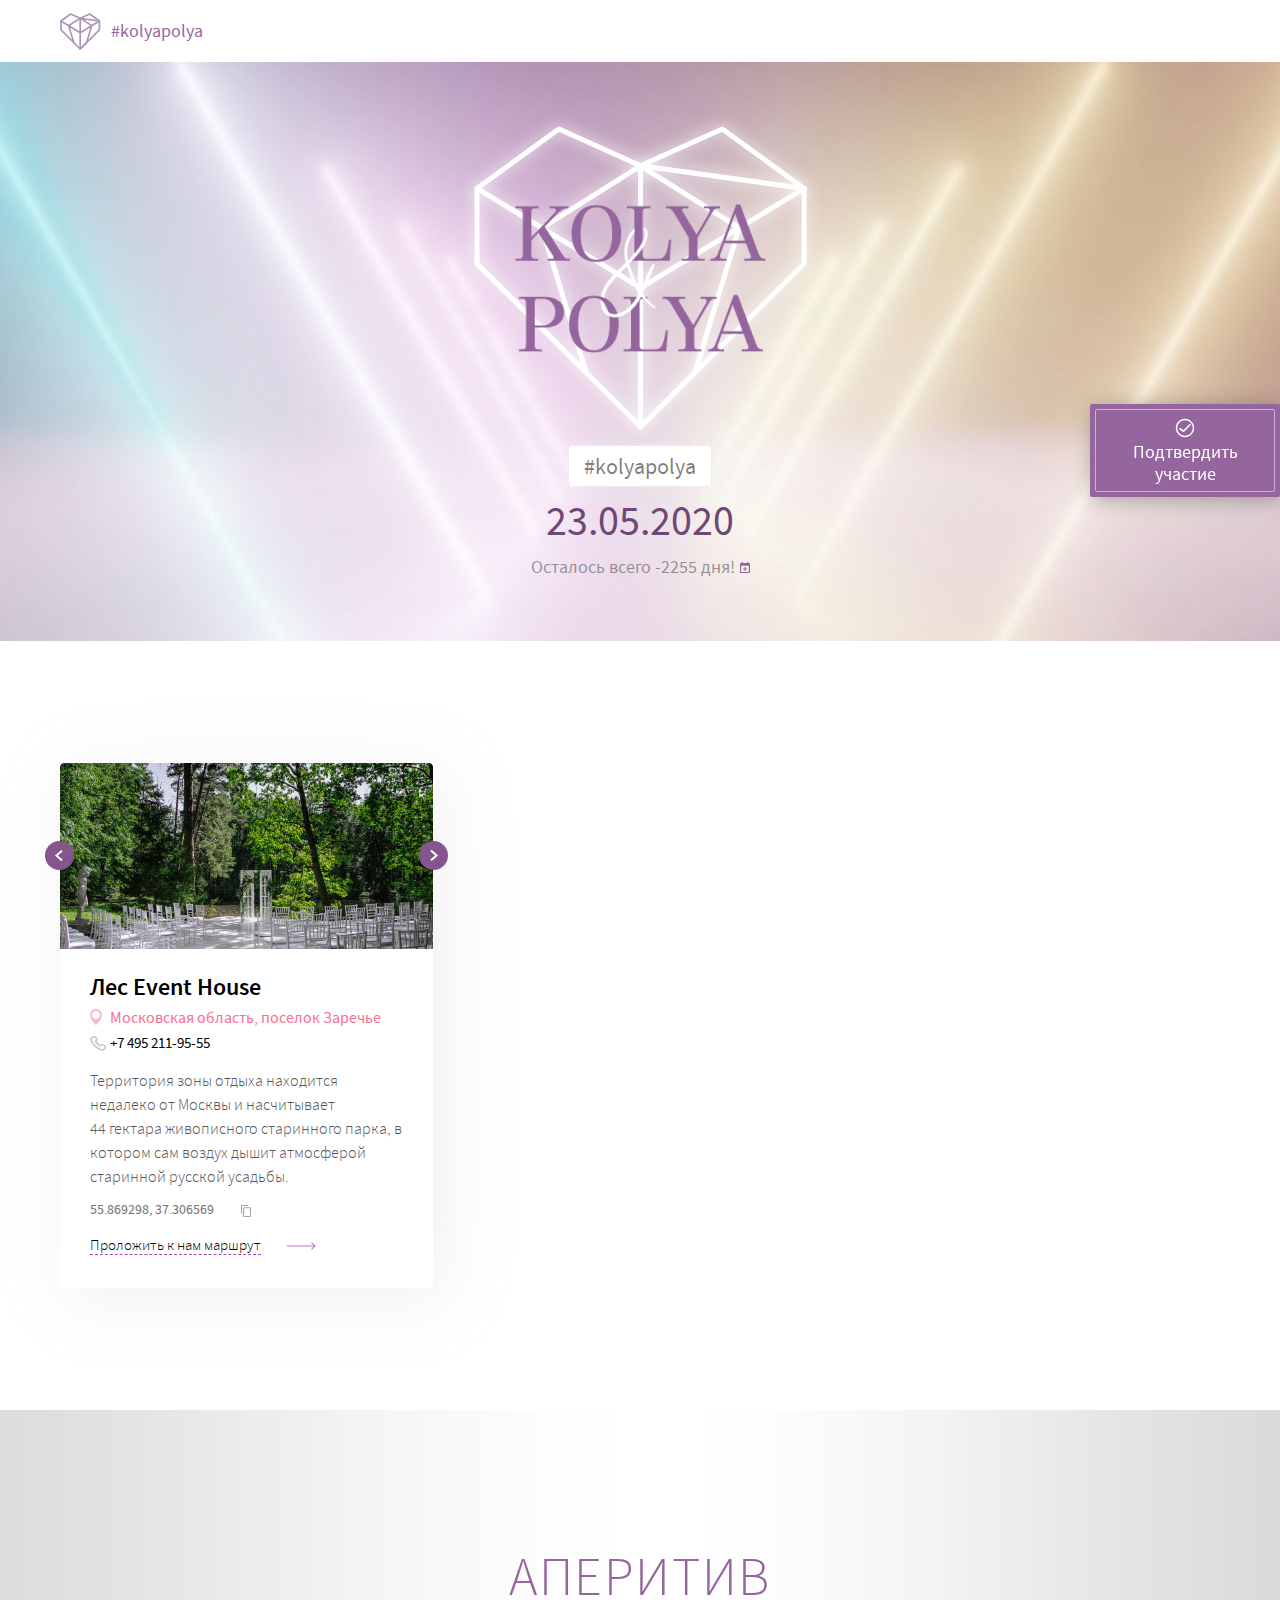
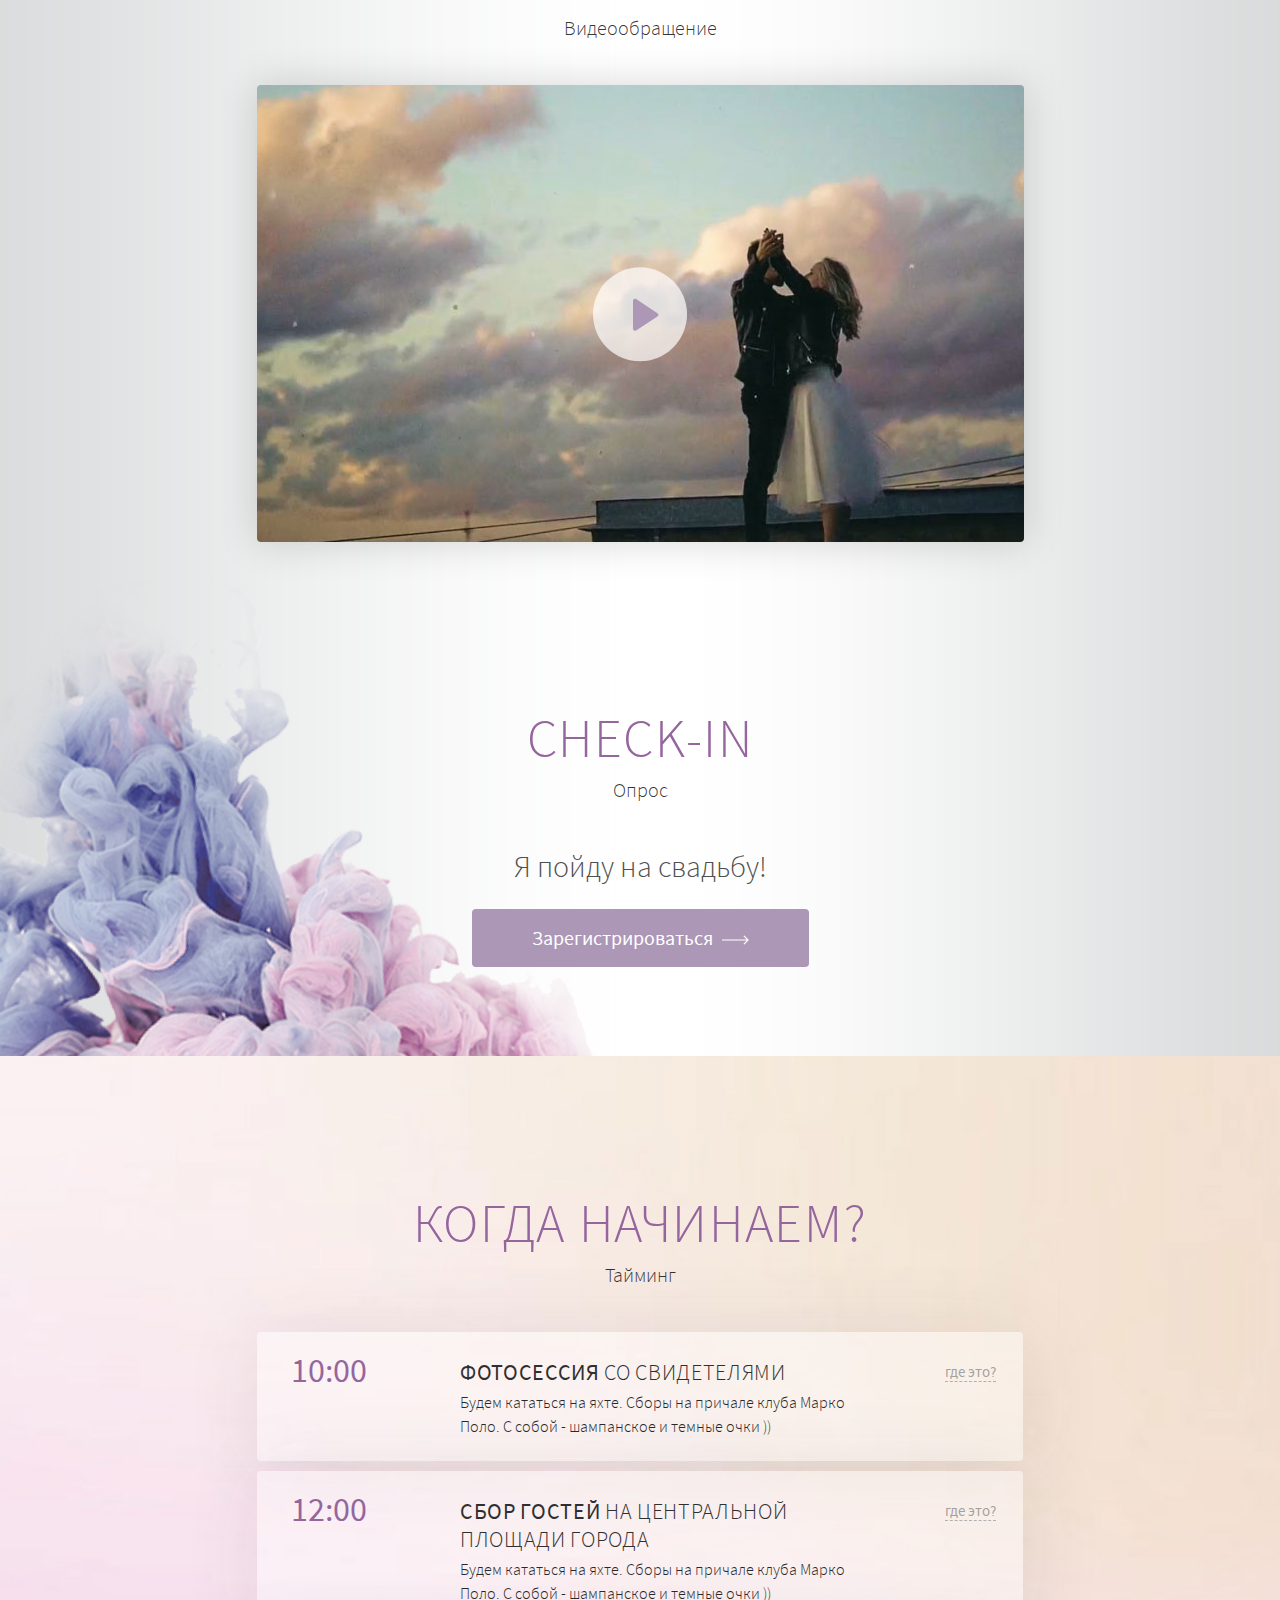
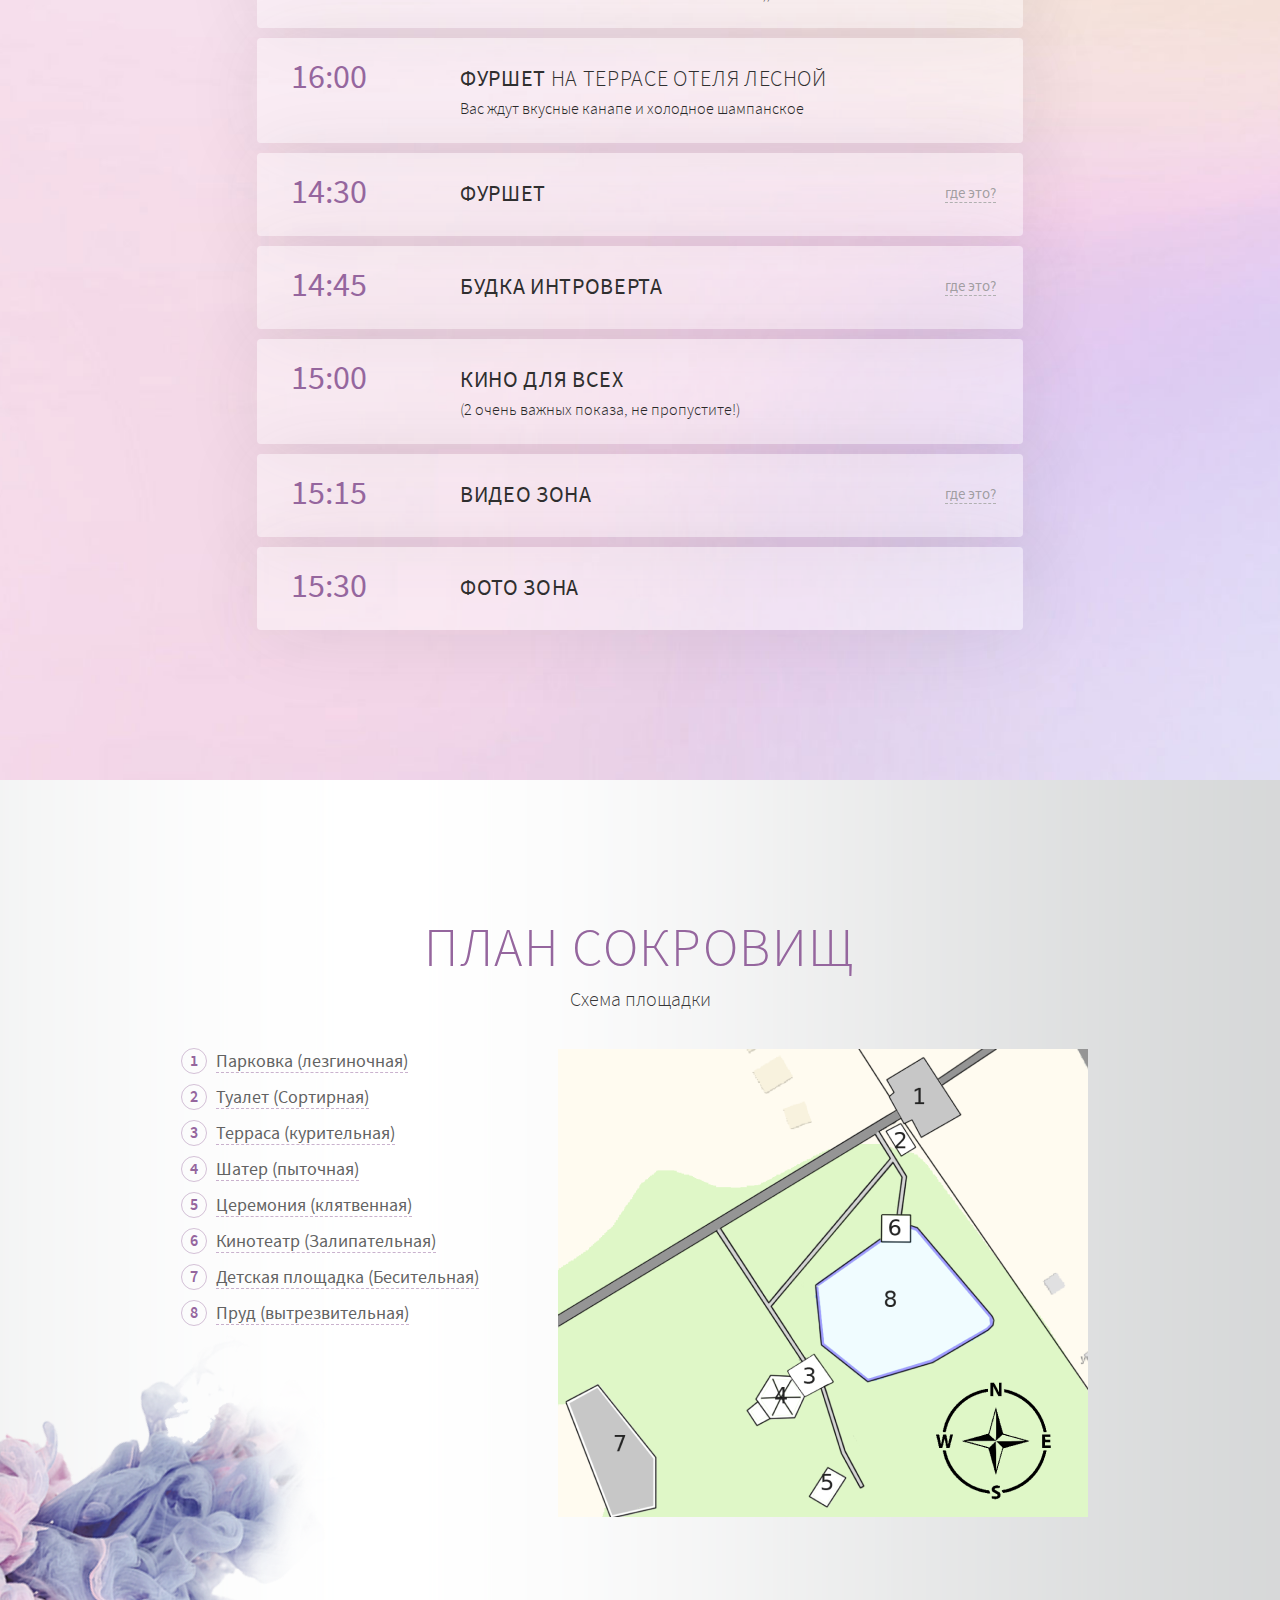
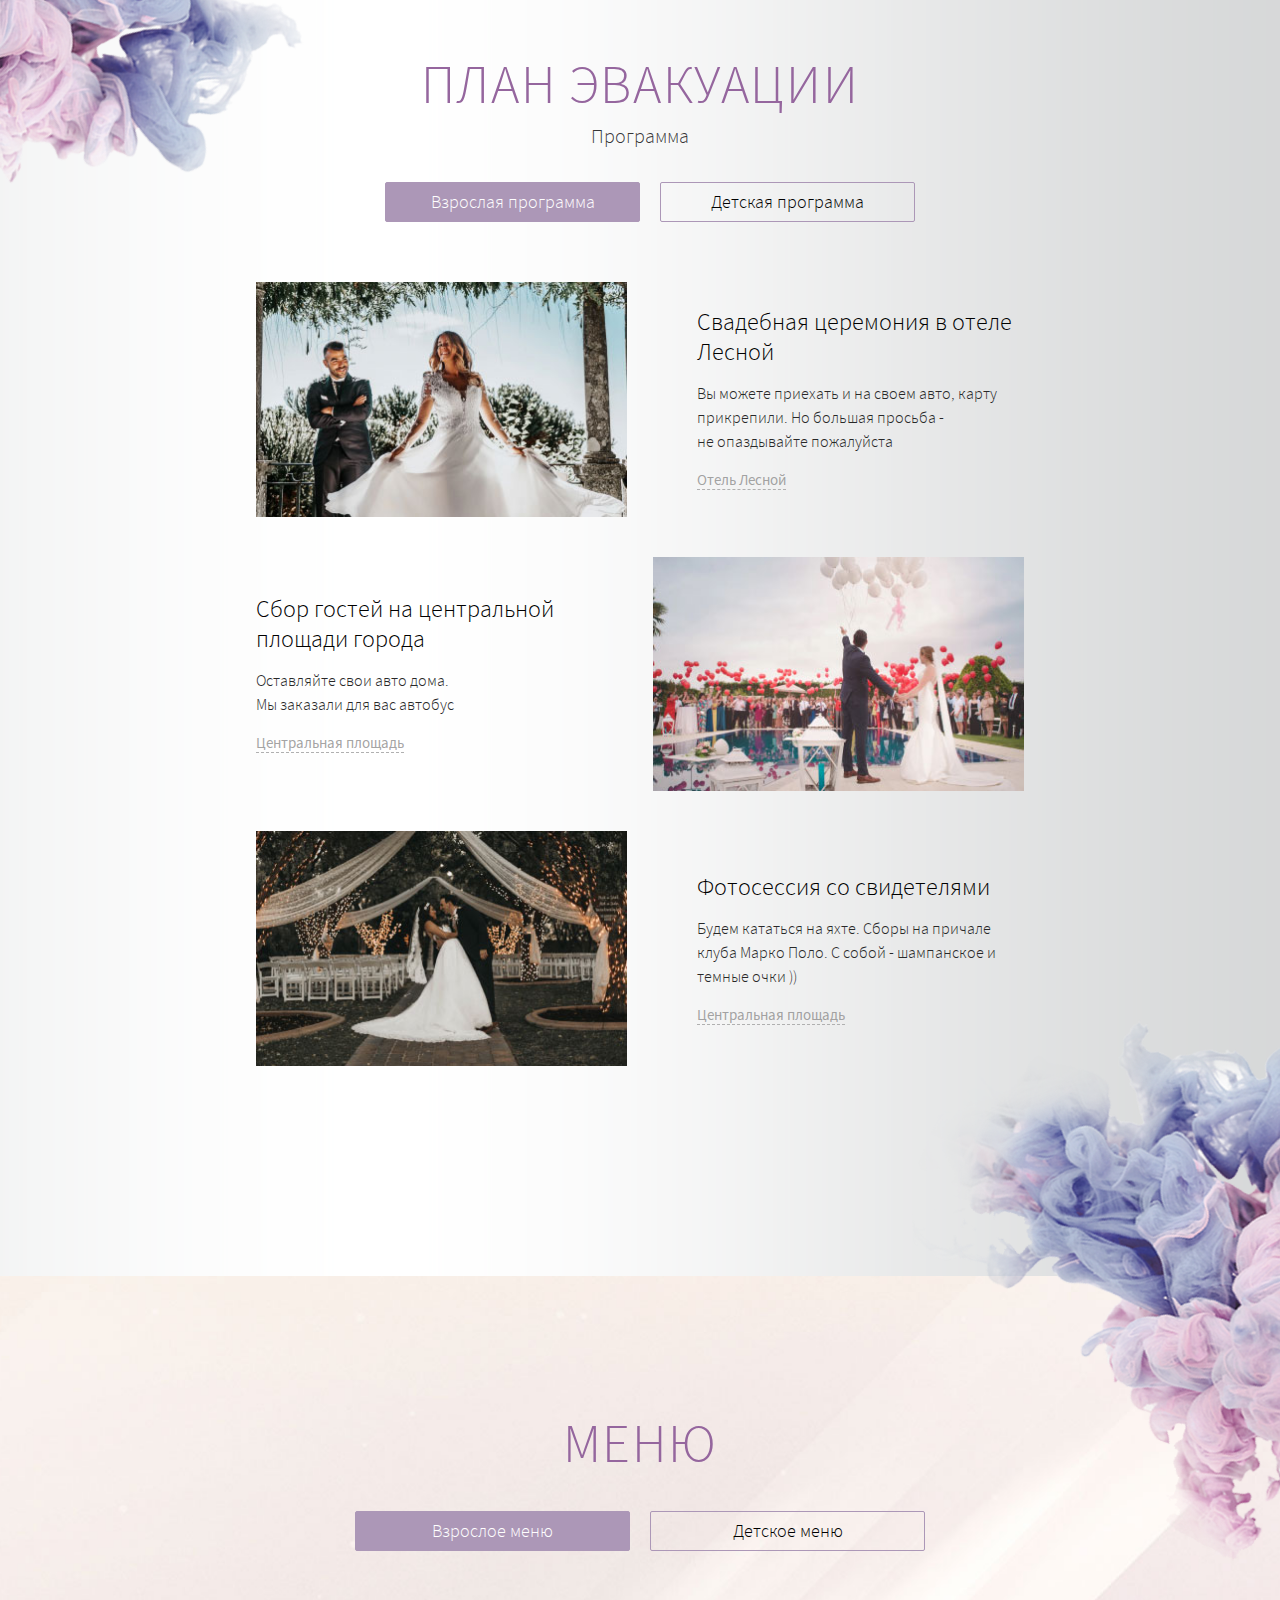
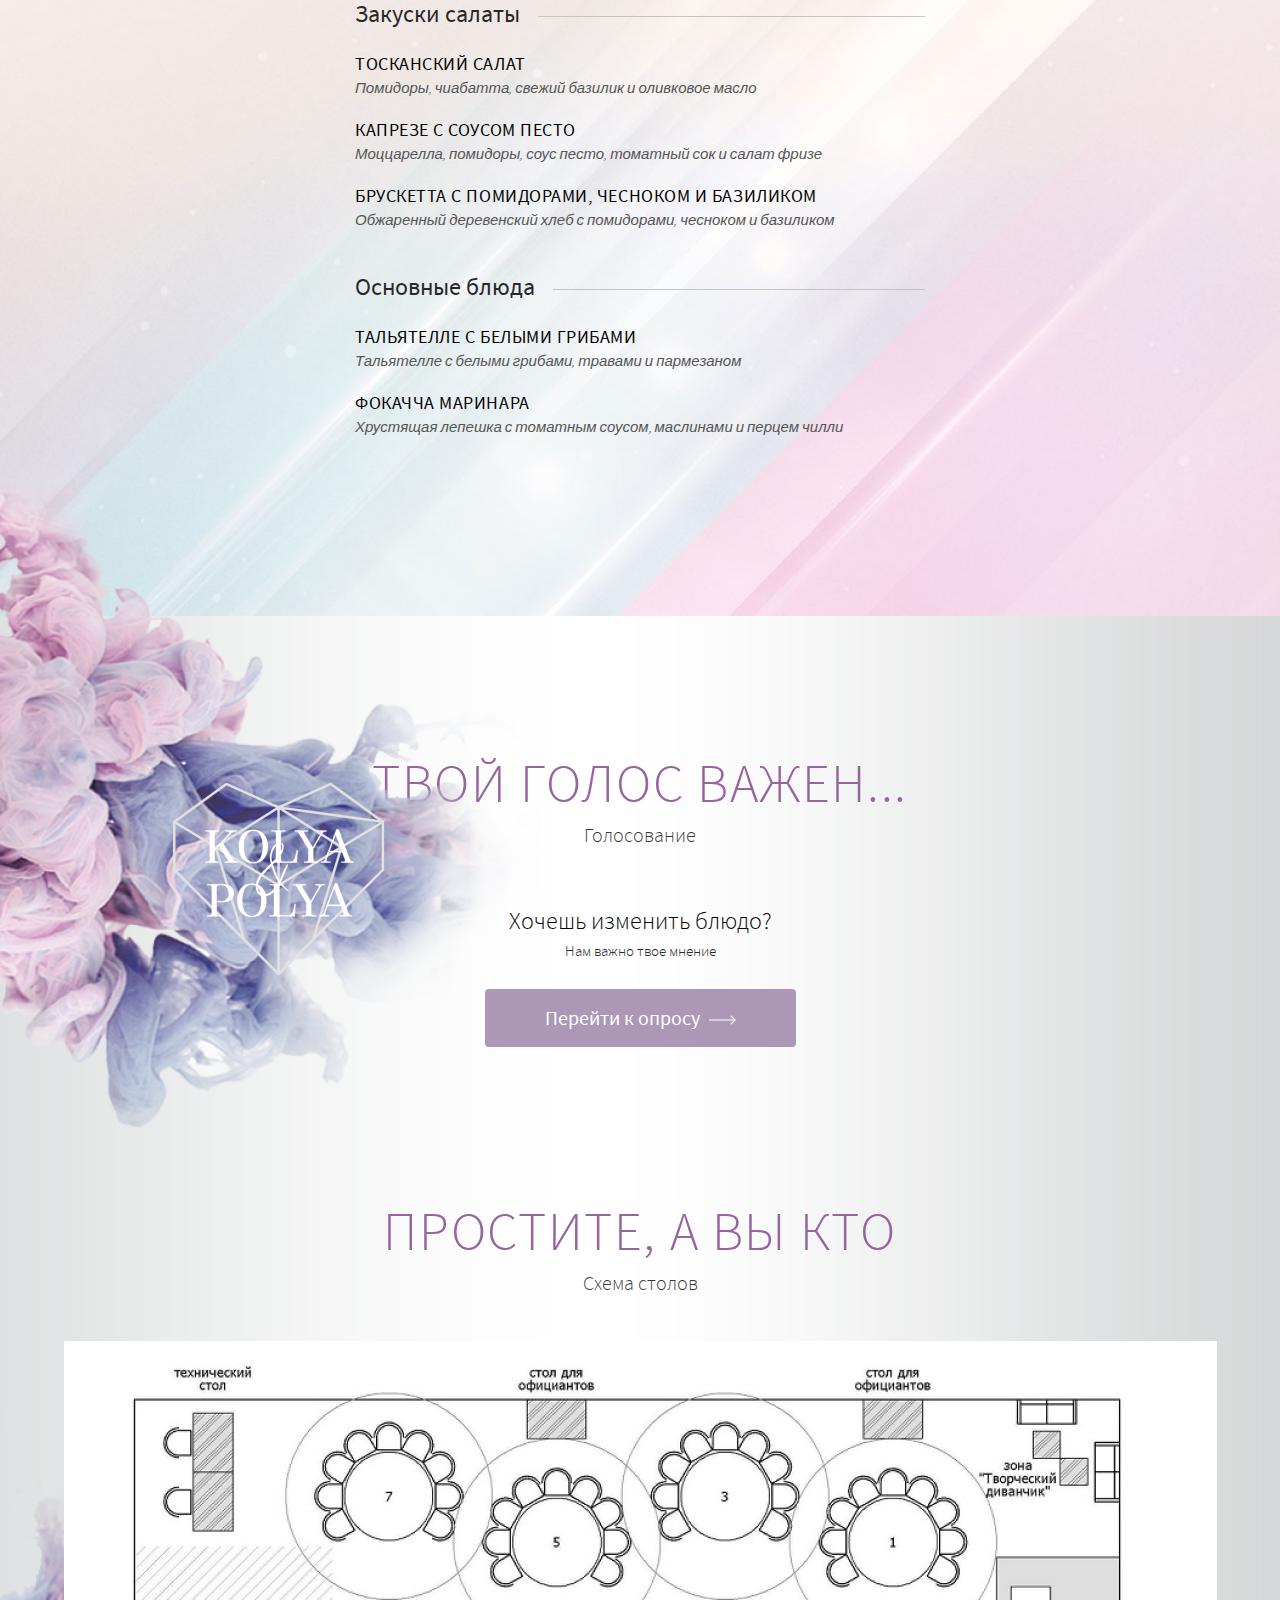
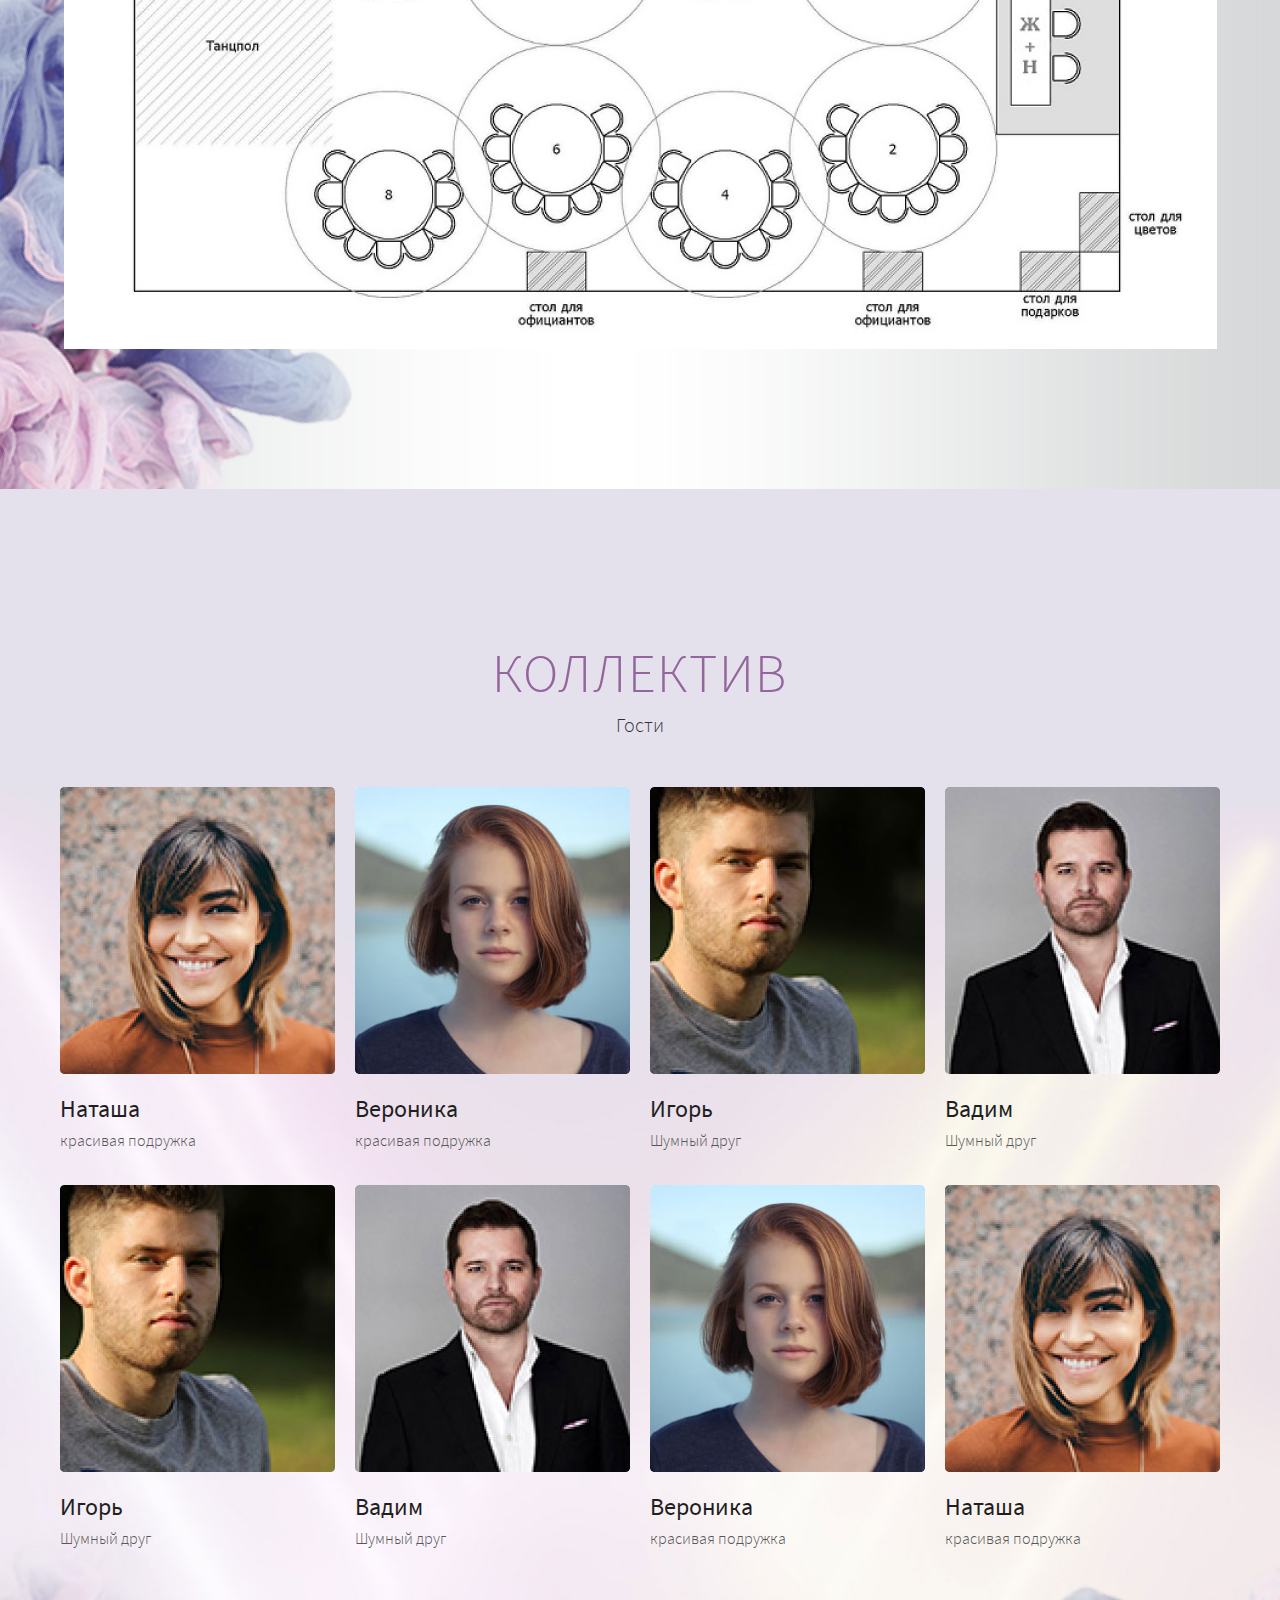
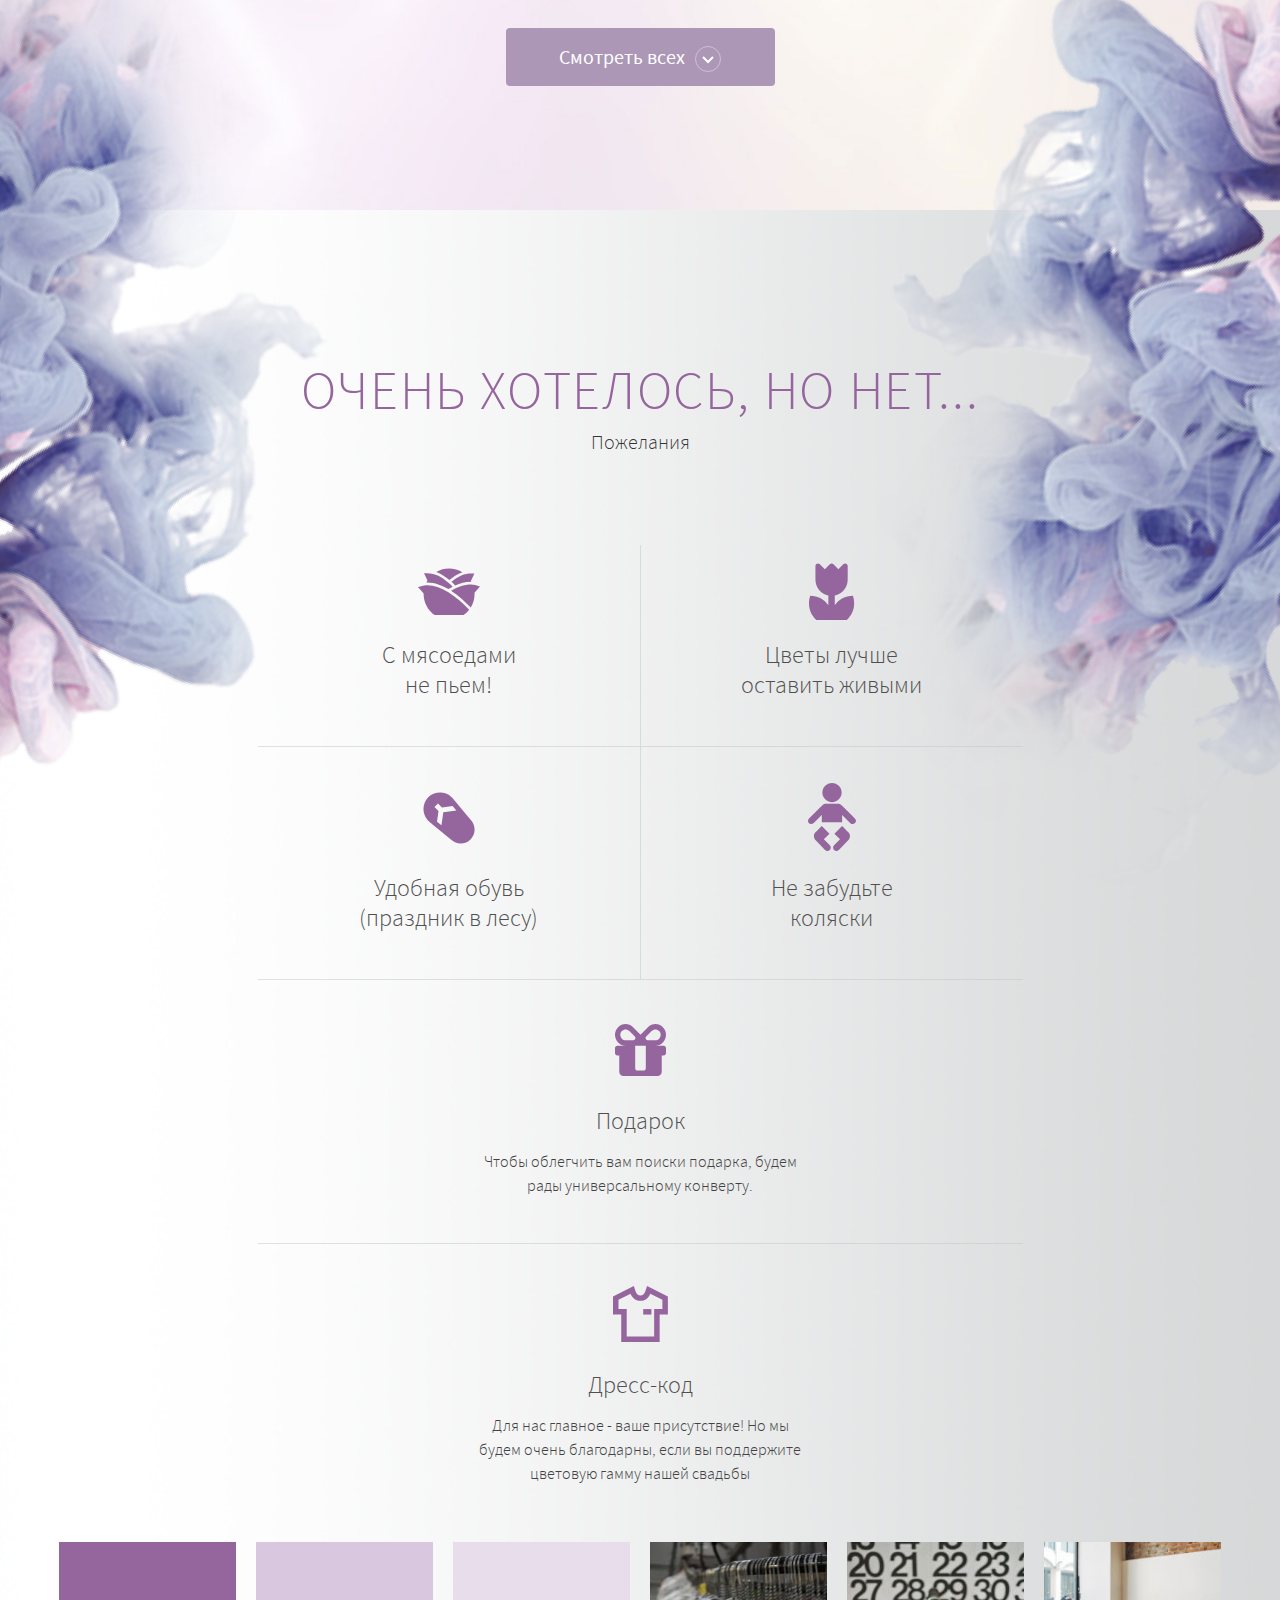
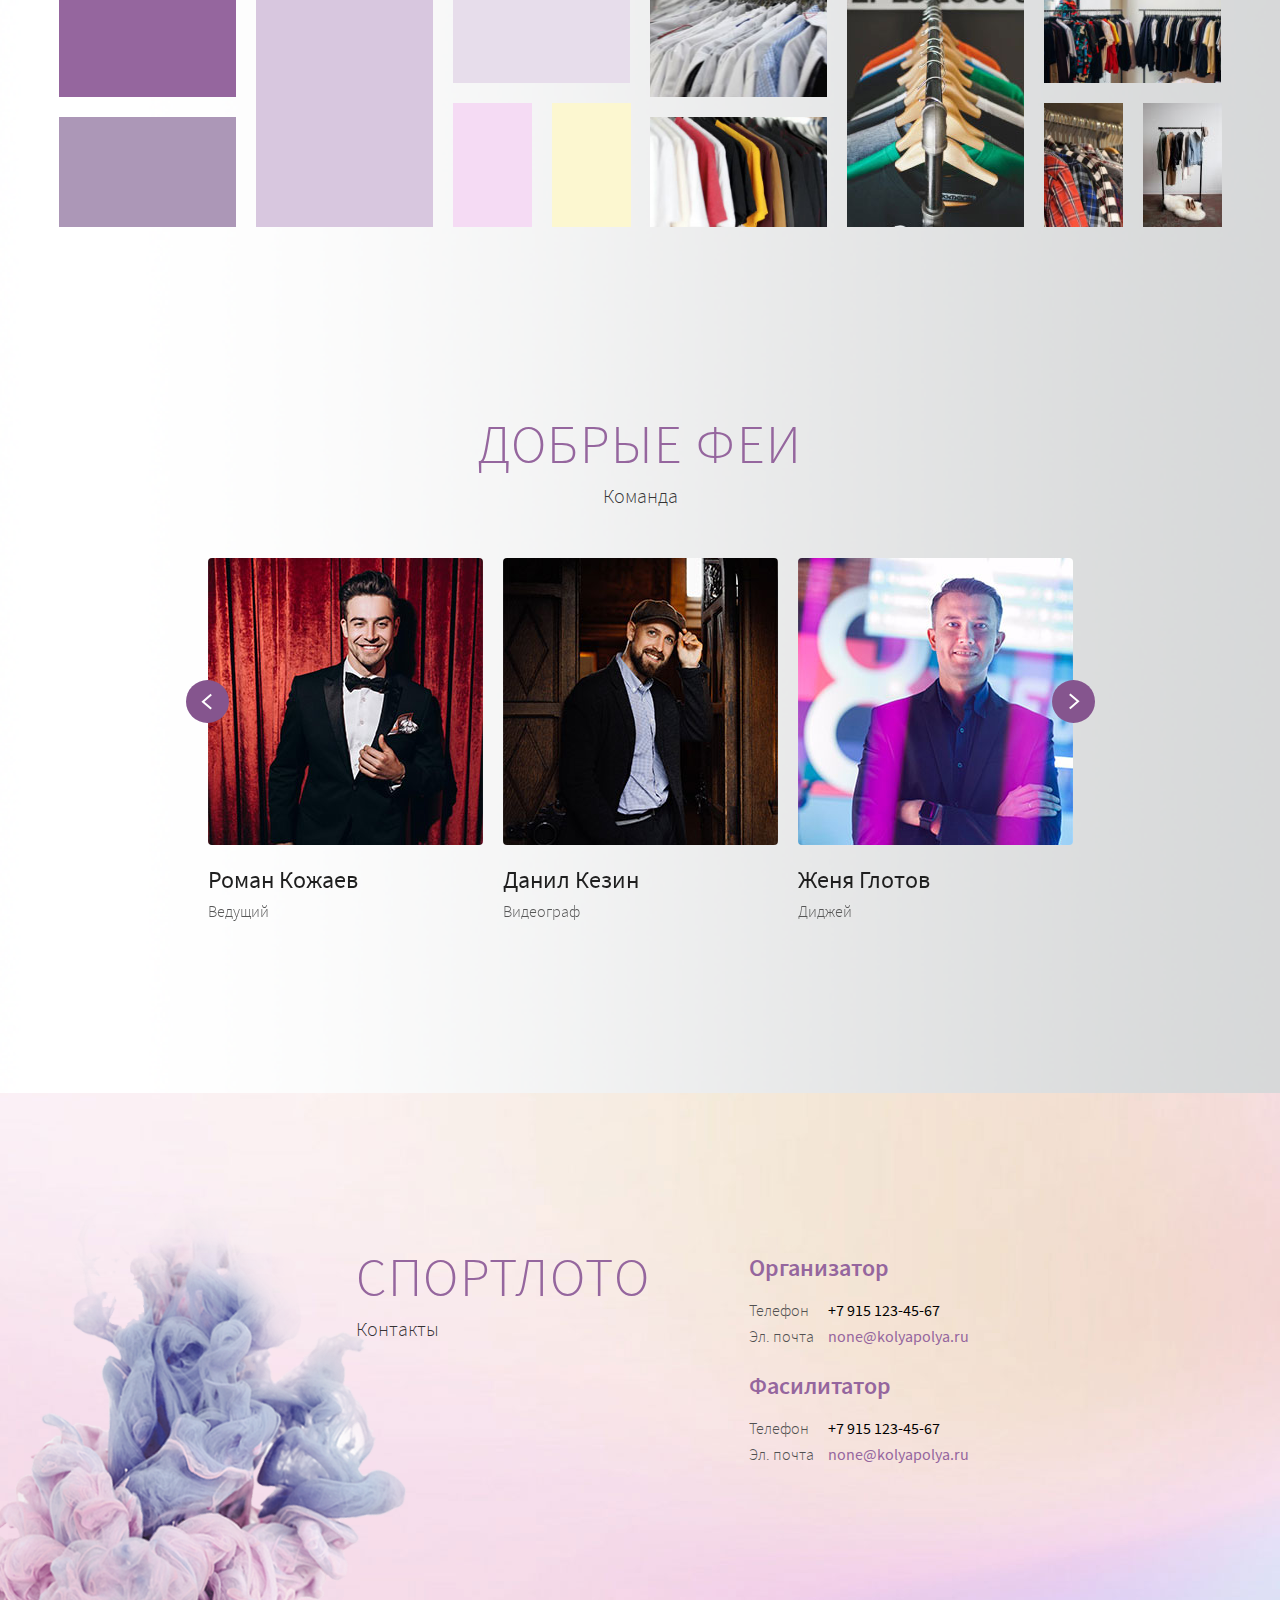
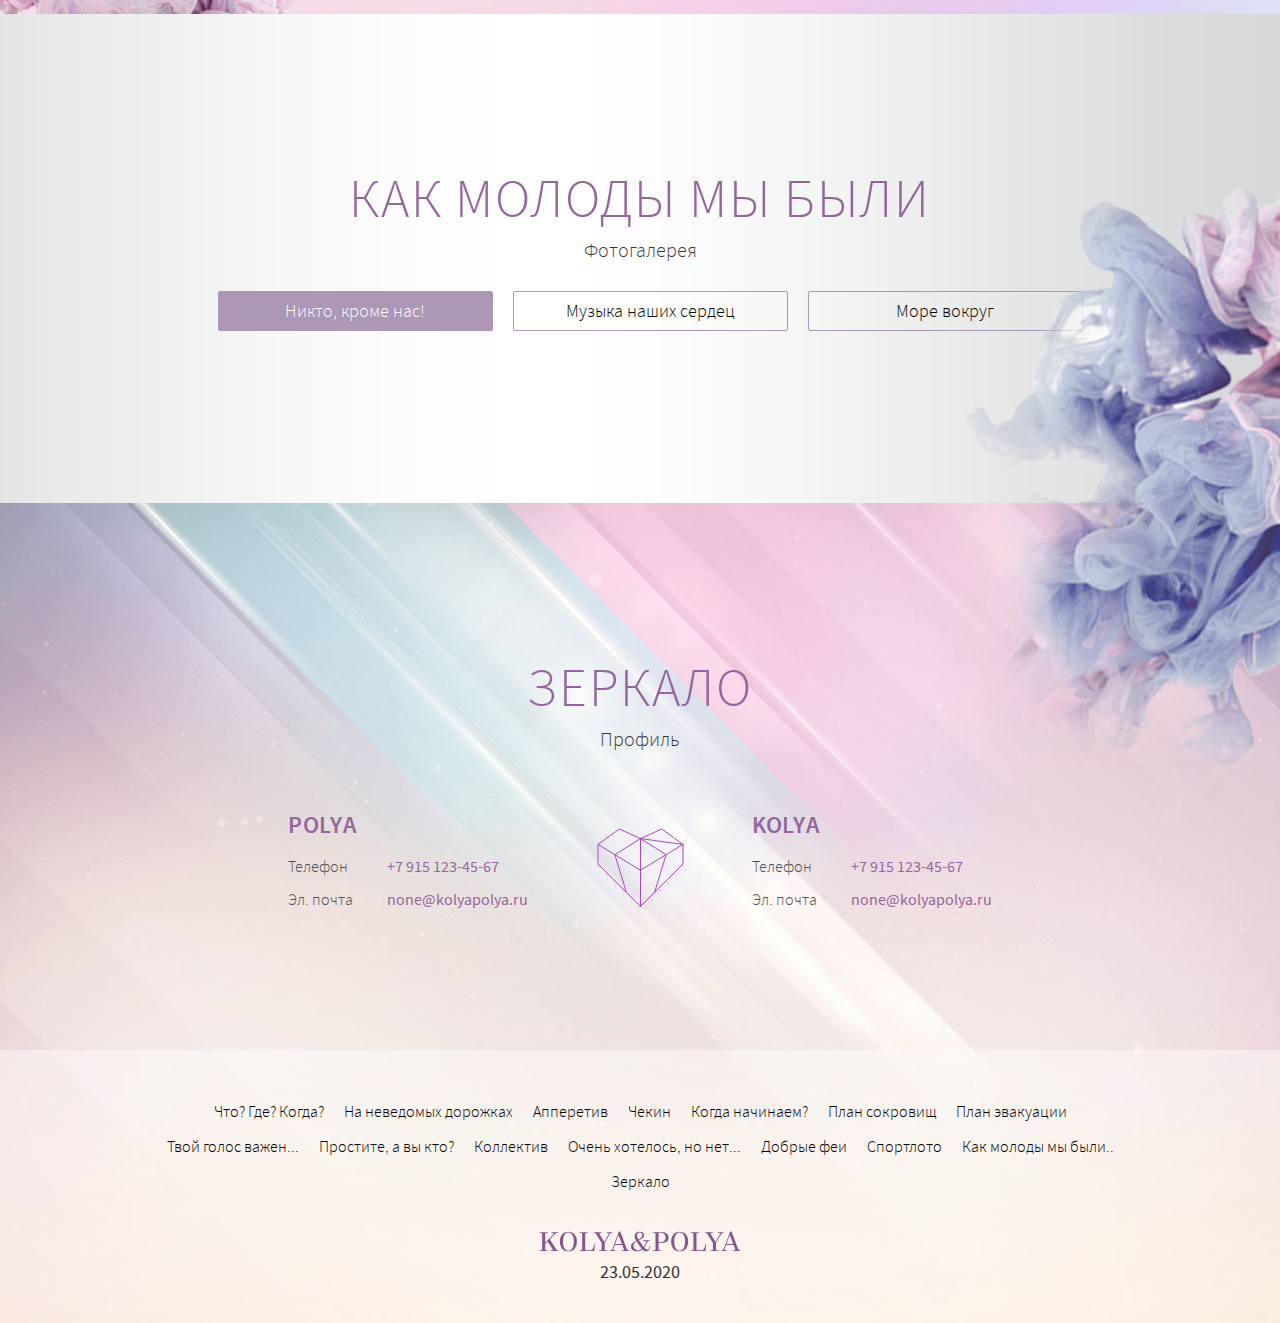
==== commit b39d0cbb: "frame+fix" ====
--- a/index.html
+++ b/index.html
@@ -8,6 +8,8 @@
         <link rel="stylesheet" href="js/slick/slick.css" />
 
         <meta name="viewport" content="width=device-width" />
+
+        <link rel="shortcut icon" type="image/x-icon" href="favicon.ico" />
     </head>
 
     <body>
@@ -98,7 +100,7 @@
                     <div class="section-title">Аперитив</div>
                     <div class="section-subtitle">Видеообращение</div>
                     <div class="aperitive-video">
-                        <a href="https://www.youtube.com/embed/6yfpWoLWFfE" class="aperitive-video-link" style="background-image:url(files/aperitive.jpg)"></a>
+                        <a href="files/video.mov" class="aperitive-video-link" style="background-image:url(files/aperitive.jpg)"></a>
                         <div class="aperitive-video-player"></div>
                     </div>
                 </div>
@@ -621,13 +623,185 @@
                         <div class="places-scheme-table" style="left:829.5px; top:407.5px">
                             <div class="places-scheme-table-area"></div>
                             <div class="places-scheme-table-icon">2</div>
+                            <div class="places-scheme-table-window">
+                                <div class="places-scheme-table-window-title">Стол №2</div>
+                                <div class="places-scheme-table-window-list">
+                                    <div class="places-scheme-table-window-item" data-left="773" data-top="373">
+                                        <div class="places-scheme-table-window-item-photo"><img src="files/places-1.jpg" alt="" /></div>
+                                        <div class="places-scheme-table-window-item-detail">
+                                            <div class="places-scheme-table-window-item-detail-photo"><img src="files/places-1.jpg" alt="" /></div>
+                                            <div class="places-scheme-table-window-item-detail-name">Вадим</div>
+                                            <div class="places-scheme-table-window-item-detail-text">Шумный друг</div>
+                                        </div>
+                                    </div>
+
+                                    <div class="places-scheme-table-window-item" data-left="766" data-top="401">
+                                        <div class="places-scheme-table-window-item-photo"><img src="files/places-2.jpg" alt="" /></div>
+                                        <div class="places-scheme-table-window-item-detail">
+                                            <div class="places-scheme-table-window-item-detail-photo"><img src="files/places-2-detail.jpg" alt="" /></div>
+                                            <div class="places-scheme-table-window-item-detail-name">Вероника</div>
+                                            <div class="places-scheme-table-window-item-detail-text">красивая подружка</div>
+                                        </div>
+                                    </div>
+
+                                    <div class="places-scheme-table-window-item" data-left="773" data-top="430">
+                                        <div class="places-scheme-table-window-item-photo"><img src="files/places-3.jpg" alt="" /></div>
+                                        <div class="places-scheme-table-window-item-detail">
+                                            <div class="places-scheme-table-window-item-detail-photo"><img src="files/places-3.jpg" alt="" /></div>
+                                            <div class="places-scheme-table-window-item-detail-name">Вероника</div>
+                                            <div class="places-scheme-table-window-item-detail-text">красивая подружка</div>
+                                        </div>
+                                    </div>
+
+                                    <div class="places-scheme-table-window-item" data-left="794" data-top="451">
+                                        <div class="places-scheme-table-window-item-photo"><img src="files/places-2.jpg" alt="" /></div>
+                                        <div class="places-scheme-table-window-item-detail">
+                                            <div class="places-scheme-table-window-item-detail-photo"><img src="files/places-2-detail.jpg" alt="" /></div>
+                                            <div class="places-scheme-table-window-item-detail-name">Вероника</div>
+                                            <div class="places-scheme-table-window-item-detail-text">красивая подружка</div>
+                                        </div>
+                                    </div>
+
+                                    <div class="places-scheme-table-window-item" data-left="823" data-top="460">
+                                        <div class="places-scheme-table-window-item-photo"><img src="files/places-4.jpg" alt="" /></div>
+                                        <div class="places-scheme-table-window-item-detail">
+                                            <div class="places-scheme-table-window-item-detail-photo"><img src="files/places-1.jpg" alt="" /></div>
+                                            <div class="places-scheme-table-window-item-detail-name">Вадим</div>
+                                            <div class="places-scheme-table-window-item-detail-text">Шумный друг</div>
+                                        </div>
+                                    </div>
+
+                                    <div class="places-scheme-table-window-item" data-left="852" data-top="452">
+                                        <div class="places-scheme-table-window-item-photo"><img src="files/places-4.jpg" alt="" /></div>
+                                        <div class="places-scheme-table-window-item-detail">
+                                            <div class="places-scheme-table-window-item-detail-photo"><img src="files/places-1.jpg" alt="" /></div>
+                                            <div class="places-scheme-table-window-item-detail-name">Вадим</div>
+                                            <div class="places-scheme-table-window-item-detail-text">Шумный друг</div>
+                                        </div>
+                                    </div>
+
+                                    <div class="places-scheme-table-window-item" data-left="873" data-top="431">
+                                        <div class="places-scheme-table-window-item-photo"><img src="files/places-1.jpg" alt="" /></div>
+                                        <div class="places-scheme-table-window-item-detail">
+                                            <div class="places-scheme-table-window-item-detail-photo"><img src="files/places-1.jpg" alt="" /></div>
+                                            <div class="places-scheme-table-window-item-detail-name">Вадим</div>
+                                            <div class="places-scheme-table-window-item-detail-text">Шумный друг</div>
+                                        </div>
+                                    </div>
+
+                                    <div class="places-scheme-table-window-item" data-left="881" data-top="401">
+                                        <div class="places-scheme-table-window-item-photo"><img src="files/places-3.jpg" alt="" /></div>
+                                        <div class="places-scheme-table-window-item-detail">
+                                            <div class="places-scheme-table-window-item-detail-photo"><img src="files/places-3.jpg" alt="" /></div>
+                                            <div class="places-scheme-table-window-item-detail-name">Вероника</div>
+                                            <div class="places-scheme-table-window-item-detail-text">красивая подружка</div>
+                                        </div>
+                                    </div>
+
+                                    <div class="places-scheme-table-window-item" data-left="874" data-top="372">
+                                        <div class="places-scheme-table-window-item-photo"><img src="files/places-2.jpg" alt="" /></div>
+                                        <div class="places-scheme-table-window-item-detail">
+                                            <div class="places-scheme-table-window-item-detail-photo"><img src="files/places-2-detail.jpg" alt="" /></div>
+                                            <div class="places-scheme-table-window-item-detail-name">Вероника</div>
+                                            <div class="places-scheme-table-window-item-detail-text">красивая подружка</div>
+                                        </div>
+                                    </div>
+                                </div>
+                                <div class="places-scheme-table-window-detail"></div>
+                            </div>
                         </div>
                         <!-- places scheme table END -->
 
                         <!-- places scheme table -->
-                        <div class="places-scheme-table" style="left:661.5px; top:155.5px">
+                        <div class="places-scheme-table places-scheme-table-bottom" style="left:661.5px; top:155.5px">
                             <div class="places-scheme-table-area"></div>
                             <div class="places-scheme-table-icon">3</div>
+                            <div class="places-scheme-table-window">
+                                <div class="places-scheme-table-window-title">Стол №3</div>
+                                <div class="places-scheme-table-window-list">
+                                    <div class="places-scheme-table-window-item" data-left="605" data-top="178">
+                                        <div class="places-scheme-table-window-item-photo"><img src="files/places-1.jpg" alt="" /></div>
+                                        <div class="places-scheme-table-window-item-detail">
+                                            <div class="places-scheme-table-window-item-detail-photo"><img src="files/places-1.jpg" alt="" /></div>
+                                            <div class="places-scheme-table-window-item-detail-name">Вадим</div>
+                                            <div class="places-scheme-table-window-item-detail-text">Шумный друг</div>
+                                        </div>
+                                    </div>
+
+                                    <div class="places-scheme-table-window-item" data-left="597" data-top="149">
+                                        <div class="places-scheme-table-window-item-photo"><img src="files/places-2.jpg" alt="" /></div>
+                                        <div class="places-scheme-table-window-item-detail">
+                                            <div class="places-scheme-table-window-item-detail-photo"><img src="files/places-2-detail.jpg" alt="" /></div>
+                                            <div class="places-scheme-table-window-item-detail-name">Вероника</div>
+                                            <div class="places-scheme-table-window-item-detail-text">красивая подружка</div>
+                                        </div>
+                                    </div>
+
+                                    <div class="places-scheme-table-window-item" data-left="605" data-top="120">
+                                        <div class="places-scheme-table-window-item-photo"><img src="files/places-3.jpg" alt="" /></div>
+                                        <div class="places-scheme-table-window-item-detail">
+                                            <div class="places-scheme-table-window-item-detail-photo"><img src="files/places-3.jpg" alt="" /></div>
+                                            <div class="places-scheme-table-window-item-detail-name">Вероника</div>
+                                            <div class="places-scheme-table-window-item-detail-text">красивая подружка</div>
+                                        </div>
+                                    </div>
+
+                                    <div class="places-scheme-table-window-item" data-left="626" data-top="99">
+                                        <div class="places-scheme-table-window-item-photo"><img src="files/places-2.jpg" alt="" /></div>
+                                        <div class="places-scheme-table-window-item-detail">
+                                            <div class="places-scheme-table-window-item-detail-photo"><img src="files/places-2-detail.jpg" alt="" /></div>
+                                            <div class="places-scheme-table-window-item-detail-name">Вероника</div>
+                                            <div class="places-scheme-table-window-item-detail-text">красивая подружка</div>
+                                        </div>
+                                    </div>
+
+                                    <div class="places-scheme-table-window-item" data-left="655" data-top="91">
+                                        <div class="places-scheme-table-window-item-photo"><img src="files/places-4.jpg" alt="" /></div>
+                                        <div class="places-scheme-table-window-item-detail">
+                                            <div class="places-scheme-table-window-item-detail-photo"><img src="files/places-1.jpg" alt="" /></div>
+                                            <div class="places-scheme-table-window-item-detail-name">Вадим</div>
+                                            <div class="places-scheme-table-window-item-detail-text">Шумный друг</div>
+                                        </div>
+                                    </div>
+
+                                    <div class="places-scheme-table-window-item" data-left="684" data-top="98">
+                                        <div class="places-scheme-table-window-item-photo"><img src="files/places-4.jpg" alt="" /></div>
+                                        <div class="places-scheme-table-window-item-detail">
+                                            <div class="places-scheme-table-window-item-detail-photo"><img src="files/places-1.jpg" alt="" /></div>
+                                            <div class="places-scheme-table-window-item-detail-name">Вадим</div>
+                                            <div class="places-scheme-table-window-item-detail-text">Шумный друг</div>
+                                        </div>
+                                    </div>
+
+                                    <div class="places-scheme-table-window-item" data-left="706" data-top="120">
+                                        <div class="places-scheme-table-window-item-photo"><img src="files/places-1.jpg" alt="" /></div>
+                                        <div class="places-scheme-table-window-item-detail">
+                                            <div class="places-scheme-table-window-item-detail-photo"><img src="files/places-1.jpg" alt="" /></div>
+                                            <div class="places-scheme-table-window-item-detail-name">Вадим</div>
+                                            <div class="places-scheme-table-window-item-detail-text">Шумный друг</div>
+                                        </div>
+                                    </div>
+
+                                    <div class="places-scheme-table-window-item" data-left="713" data-top="149">
+                                        <div class="places-scheme-table-window-item-photo"><img src="files/places-3.jpg" alt="" /></div>
+                                        <div class="places-scheme-table-window-item-detail">
+                                            <div class="places-scheme-table-window-item-detail-photo"><img src="files/places-3.jpg" alt="" /></div>
+                                            <div class="places-scheme-table-window-item-detail-name">Вероника</div>
+                                            <div class="places-scheme-table-window-item-detail-text">красивая подружка</div>
+                                        </div>
+                                    </div>
+
+                                    <div class="places-scheme-table-window-item" data-left="706" data-top="179">
+                                        <div class="places-scheme-table-window-item-photo"><img src="files/places-2.jpg" alt="" /></div>
+                                        <div class="places-scheme-table-window-item-detail">
+                                            <div class="places-scheme-table-window-item-detail-photo"><img src="files/places-2-detail.jpg" alt="" /></div>
+                                            <div class="places-scheme-table-window-item-detail-name">Вероника</div>
+                                            <div class="places-scheme-table-window-item-detail-text">красивая подружка</div>
+                                        </div>
+                                    </div>
+                                </div>
+                                <div class="places-scheme-table-window-detail"></div>
+                            </div>
                         </div>
                         <!-- places scheme table END -->
 
@@ -725,9 +899,95 @@
                         <!-- places scheme table END -->
 
                         <!-- places scheme table -->
-                        <div class="places-scheme-table" style="left:493.5px; top:201.5px">
+                        <div class="places-scheme-table places-scheme-table-bottom" style="left:493.5px; top:201.5px">
                             <div class="places-scheme-table-area"></div>
                             <div class="places-scheme-table-icon">5</div>
+                            <div class="places-scheme-table-window">
+                                <div class="places-scheme-table-window-title">Стол №5</div>
+                                <div class="places-scheme-table-window-list">
+                                    <div class="places-scheme-table-window-item" data-left="437" data-top="224">
+                                        <div class="places-scheme-table-window-item-photo"><img src="files/places-1.jpg" alt="" /></div>
+                                        <div class="places-scheme-table-window-item-detail">
+                                            <div class="places-scheme-table-window-item-detail-photo"><img src="files/places-1.jpg" alt="" /></div>
+                                            <div class="places-scheme-table-window-item-detail-name">Вадим</div>
+                                            <div class="places-scheme-table-window-item-detail-text">Шумный друг</div>
+                                        </div>
+                                    </div>
+
+                                    <div class="places-scheme-table-window-item" data-left="429" data-top="195">
+                                        <div class="places-scheme-table-window-item-photo"><img src="files/places-2.jpg" alt="" /></div>
+                                        <div class="places-scheme-table-window-item-detail">
+                                            <div class="places-scheme-table-window-item-detail-photo"><img src="files/places-2-detail.jpg" alt="" /></div>
+                                            <div class="places-scheme-table-window-item-detail-name">Вероника</div>
+                                            <div class="places-scheme-table-window-item-detail-text">красивая подружка</div>
+                                        </div>
+                                    </div>
+
+                                    <div class="places-scheme-table-window-item" data-left="437" data-top="166">
+                                        <div class="places-scheme-table-window-item-photo"><img src="files/places-3.jpg" alt="" /></div>
+                                        <div class="places-scheme-table-window-item-detail">
+                                            <div class="places-scheme-table-window-item-detail-photo"><img src="files/places-3.jpg" alt="" /></div>
+                                            <div class="places-scheme-table-window-item-detail-name">Вероника</div>
+                                            <div class="places-scheme-table-window-item-detail-text">красивая подружка</div>
+                                        </div>
+                                    </div>
+
+                                    <div class="places-scheme-table-window-item" data-left="458" data-top="145">
+                                        <div class="places-scheme-table-window-item-photo"><img src="files/places-2.jpg" alt="" /></div>
+                                        <div class="places-scheme-table-window-item-detail">
+                                            <div class="places-scheme-table-window-item-detail-photo"><img src="files/places-2-detail.jpg" alt="" /></div>
+                                            <div class="places-scheme-table-window-item-detail-name">Вероника</div>
+                                            <div class="places-scheme-table-window-item-detail-text">красивая подружка</div>
+                                        </div>
+                                    </div>
+
+                                    <div class="places-scheme-table-window-item" data-left="487" data-top="137">
+                                        <div class="places-scheme-table-window-item-photo"><img src="files/places-4.jpg" alt="" /></div>
+                                        <div class="places-scheme-table-window-item-detail">
+                                            <div class="places-scheme-table-window-item-detail-photo"><img src="files/places-1.jpg" alt="" /></div>
+                                            <div class="places-scheme-table-window-item-detail-name">Вадим</div>
+                                            <div class="places-scheme-table-window-item-detail-text">Шумный друг</div>
+                                        </div>
+                                    </div>
+
+                                    <div class="places-scheme-table-window-item" data-left="516" data-top="144">
+                                        <div class="places-scheme-table-window-item-photo"><img src="files/places-4.jpg" alt="" /></div>
+                                        <div class="places-scheme-table-window-item-detail">
+                                            <div class="places-scheme-table-window-item-detail-photo"><img src="files/places-1.jpg" alt="" /></div>
+                                            <div class="places-scheme-table-window-item-detail-name">Вадим</div>
+                                            <div class="places-scheme-table-window-item-detail-text">Шумный друг</div>
+                                        </div>
+                                    </div>
+
+                                    <div class="places-scheme-table-window-item" data-left="538" data-top="166">
+                                        <div class="places-scheme-table-window-item-photo"><img src="files/places-1.jpg" alt="" /></div>
+                                        <div class="places-scheme-table-window-item-detail">
+                                            <div class="places-scheme-table-window-item-detail-photo"><img src="files/places-1.jpg" alt="" /></div>
+                                            <div class="places-scheme-table-window-item-detail-name">Вадим</div>
+                                            <div class="places-scheme-table-window-item-detail-text">Шумный друг</div>
+                                        </div>
+                                    </div>
+
+                                    <div class="places-scheme-table-window-item" data-left="545" data-top="195">
+                                        <div class="places-scheme-table-window-item-photo"><img src="files/places-3.jpg" alt="" /></div>
+                                        <div class="places-scheme-table-window-item-detail">
+                                            <div class="places-scheme-table-window-item-detail-photo"><img src="files/places-3.jpg" alt="" /></div>
+                                            <div class="places-scheme-table-window-item-detail-name">Вероника</div>
+                                            <div class="places-scheme-table-window-item-detail-text">красивая подружка</div>
+                                        </div>
+                                    </div>
+
+                                    <div class="places-scheme-table-window-item" data-left="538" data-top="225">
+                                        <div class="places-scheme-table-window-item-photo"><img src="files/places-2.jpg" alt="" /></div>
+                                        <div class="places-scheme-table-window-item-detail">
+                                            <div class="places-scheme-table-window-item-detail-photo"><img src="files/places-2-detail.jpg" alt="" /></div>
+                                            <div class="places-scheme-table-window-item-detail-name">Вероника</div>
+                                            <div class="places-scheme-table-window-item-detail-text">красивая подружка</div>
+                                        </div>
+                                    </div>
+                                </div>
+                                <div class="places-scheme-table-window-detail"></div>
+                            </div>
                         </div>
                         <!-- places scheme table END -->
 
@@ -735,13 +995,185 @@
                         <div class="places-scheme-table" style="left:493.5px; top:407.5px">
                             <div class="places-scheme-table-area"></div>
                             <div class="places-scheme-table-icon">6</div>
+                            <div class="places-scheme-table-window">
+                                <div class="places-scheme-table-window-title">Стол №6</div>
+                                <div class="places-scheme-table-window-list">
+                                    <div class="places-scheme-table-window-item" data-left="437" data-top="373">
+                                        <div class="places-scheme-table-window-item-photo"><img src="files/places-1.jpg" alt="" /></div>
+                                        <div class="places-scheme-table-window-item-detail">
+                                            <div class="places-scheme-table-window-item-detail-photo"><img src="files/places-1.jpg" alt="" /></div>
+                                            <div class="places-scheme-table-window-item-detail-name">Вадим</div>
+                                            <div class="places-scheme-table-window-item-detail-text">Шумный друг</div>
+                                        </div>
+                                    </div>
+
+                                    <div class="places-scheme-table-window-item" data-left="430" data-top="401">
+                                        <div class="places-scheme-table-window-item-photo"><img src="files/places-2.jpg" alt="" /></div>
+                                        <div class="places-scheme-table-window-item-detail">
+                                            <div class="places-scheme-table-window-item-detail-photo"><img src="files/places-2-detail.jpg" alt="" /></div>
+                                            <div class="places-scheme-table-window-item-detail-name">Вероника</div>
+                                            <div class="places-scheme-table-window-item-detail-text">красивая подружка</div>
+                                        </div>
+                                    </div>
+
+                                    <div class="places-scheme-table-window-item" data-left="437" data-top="430">
+                                        <div class="places-scheme-table-window-item-photo"><img src="files/places-3.jpg" alt="" /></div>
+                                        <div class="places-scheme-table-window-item-detail">
+                                            <div class="places-scheme-table-window-item-detail-photo"><img src="files/places-3.jpg" alt="" /></div>
+                                            <div class="places-scheme-table-window-item-detail-name">Вероника</div>
+                                            <div class="places-scheme-table-window-item-detail-text">красивая подружка</div>
+                                        </div>
+                                    </div>
+
+                                    <div class="places-scheme-table-window-item" data-left="458" data-top="451">
+                                        <div class="places-scheme-table-window-item-photo"><img src="files/places-2.jpg" alt="" /></div>
+                                        <div class="places-scheme-table-window-item-detail">
+                                            <div class="places-scheme-table-window-item-detail-photo"><img src="files/places-2-detail.jpg" alt="" /></div>
+                                            <div class="places-scheme-table-window-item-detail-name">Вероника</div>
+                                            <div class="places-scheme-table-window-item-detail-text">красивая подружка</div>
+                                        </div>
+                                    </div>
+
+                                    <div class="places-scheme-table-window-item" data-left="487" data-top="460">
+                                        <div class="places-scheme-table-window-item-photo"><img src="files/places-4.jpg" alt="" /></div>
+                                        <div class="places-scheme-table-window-item-detail">
+                                            <div class="places-scheme-table-window-item-detail-photo"><img src="files/places-1.jpg" alt="" /></div>
+                                            <div class="places-scheme-table-window-item-detail-name">Вадим</div>
+                                            <div class="places-scheme-table-window-item-detail-text">Шумный друг</div>
+                                        </div>
+                                    </div>
+
+                                    <div class="places-scheme-table-window-item" data-left="516" data-top="452">
+                                        <div class="places-scheme-table-window-item-photo"><img src="files/places-4.jpg" alt="" /></div>
+                                        <div class="places-scheme-table-window-item-detail">
+                                            <div class="places-scheme-table-window-item-detail-photo"><img src="files/places-1.jpg" alt="" /></div>
+                                            <div class="places-scheme-table-window-item-detail-name">Вадим</div>
+                                            <div class="places-scheme-table-window-item-detail-text">Шумный друг</div>
+                                        </div>
+                                    </div>
+
+                                    <div class="places-scheme-table-window-item" data-left="537" data-top="431">
+                                        <div class="places-scheme-table-window-item-photo"><img src="files/places-1.jpg" alt="" /></div>
+                                        <div class="places-scheme-table-window-item-detail">
+                                            <div class="places-scheme-table-window-item-detail-photo"><img src="files/places-1.jpg" alt="" /></div>
+                                            <div class="places-scheme-table-window-item-detail-name">Вадим</div>
+                                            <div class="places-scheme-table-window-item-detail-text">Шумный друг</div>
+                                        </div>
+                                    </div>
+
+                                    <div class="places-scheme-table-window-item" data-left="545" data-top="401">
+                                        <div class="places-scheme-table-window-item-photo"><img src="files/places-3.jpg" alt="" /></div>
+                                        <div class="places-scheme-table-window-item-detail">
+                                            <div class="places-scheme-table-window-item-detail-photo"><img src="files/places-3.jpg" alt="" /></div>
+                                            <div class="places-scheme-table-window-item-detail-name">Вероника</div>
+                                            <div class="places-scheme-table-window-item-detail-text">красивая подружка</div>
+                                        </div>
+                                    </div>
+
+                                    <div class="places-scheme-table-window-item" data-left="538" data-top="372">
+                                        <div class="places-scheme-table-window-item-photo"><img src="files/places-2.jpg" alt="" /></div>
+                                        <div class="places-scheme-table-window-item-detail">
+                                            <div class="places-scheme-table-window-item-detail-photo"><img src="files/places-2-detail.jpg" alt="" /></div>
+                                            <div class="places-scheme-table-window-item-detail-name">Вероника</div>
+                                            <div class="places-scheme-table-window-item-detail-text">красивая подружка</div>
+                                        </div>
+                                    </div>
+                                </div>
+                                <div class="places-scheme-table-window-detail"></div>
+                            </div>
                         </div>
                         <!-- places scheme table END -->
 
                         <!-- places scheme table -->
-                        <div class="places-scheme-table" style="left:324.5px; top:155.5px">
+                        <div class="places-scheme-table places-scheme-table-bottom" style="left:324.5px; top:155.5px">
                             <div class="places-scheme-table-area"></div>
                             <div class="places-scheme-table-icon">7</div>
+                            <div class="places-scheme-table-window">
+                                <div class="places-scheme-table-window-title">Стол №7</div>
+                                <div class="places-scheme-table-window-list">
+                                    <div class="places-scheme-table-window-item" data-left="269" data-top="178">
+                                        <div class="places-scheme-table-window-item-photo"><img src="files/places-1.jpg" alt="" /></div>
+                                        <div class="places-scheme-table-window-item-detail">
+                                            <div class="places-scheme-table-window-item-detail-photo"><img src="files/places-1.jpg" alt="" /></div>
+                                            <div class="places-scheme-table-window-item-detail-name">Вадим</div>
+                                            <div class="places-scheme-table-window-item-detail-text">Шумный друг</div>
+                                        </div>
+                                    </div>
+
+                                    <div class="places-scheme-table-window-item" data-left="261" data-top="149">
+                                        <div class="places-scheme-table-window-item-photo"><img src="files/places-2.jpg" alt="" /></div>
+                                        <div class="places-scheme-table-window-item-detail">
+                                            <div class="places-scheme-table-window-item-detail-photo"><img src="files/places-2-detail.jpg" alt="" /></div>
+                                            <div class="places-scheme-table-window-item-detail-name">Вероника</div>
+                                            <div class="places-scheme-table-window-item-detail-text">красивая подружка</div>
+                                        </div>
+                                    </div>
+
+                                    <div class="places-scheme-table-window-item" data-left="269" data-top="120">
+                                        <div class="places-scheme-table-window-item-photo"><img src="files/places-3.jpg" alt="" /></div>
+                                        <div class="places-scheme-table-window-item-detail">
+                                            <div class="places-scheme-table-window-item-detail-photo"><img src="files/places-3.jpg" alt="" /></div>
+                                            <div class="places-scheme-table-window-item-detail-name">Вероника</div>
+                                            <div class="places-scheme-table-window-item-detail-text">красивая подружка</div>
+                                        </div>
+                                    </div>
+
+                                    <div class="places-scheme-table-window-item" data-left="290" data-top="99">
+                                        <div class="places-scheme-table-window-item-photo"><img src="files/places-2.jpg" alt="" /></div>
+                                        <div class="places-scheme-table-window-item-detail">
+                                            <div class="places-scheme-table-window-item-detail-photo"><img src="files/places-2-detail.jpg" alt="" /></div>
+                                            <div class="places-scheme-table-window-item-detail-name">Вероника</div>
+                                            <div class="places-scheme-table-window-item-detail-text">красивая подружка</div>
+                                        </div>
+                                    </div>
+
+                                    <div class="places-scheme-table-window-item" data-left="319" data-top="91">
+                                        <div class="places-scheme-table-window-item-photo"><img src="files/places-4.jpg" alt="" /></div>
+                                        <div class="places-scheme-table-window-item-detail">
+                                            <div class="places-scheme-table-window-item-detail-photo"><img src="files/places-1.jpg" alt="" /></div>
+                                            <div class="places-scheme-table-window-item-detail-name">Вадим</div>
+                                            <div class="places-scheme-table-window-item-detail-text">Шумный друг</div>
+                                        </div>
+                                    </div>
+
+                                    <div class="places-scheme-table-window-item" data-left="348" data-top="98">
+                                        <div class="places-scheme-table-window-item-photo"><img src="files/places-4.jpg" alt="" /></div>
+                                        <div class="places-scheme-table-window-item-detail">
+                                            <div class="places-scheme-table-window-item-detail-photo"><img src="files/places-1.jpg" alt="" /></div>
+                                            <div class="places-scheme-table-window-item-detail-name">Вадим</div>
+                                            <div class="places-scheme-table-window-item-detail-text">Шумный друг</div>
+                                        </div>
+                                    </div>
+
+                                    <div class="places-scheme-table-window-item" data-left="370" data-top="120">
+                                        <div class="places-scheme-table-window-item-photo"><img src="files/places-1.jpg" alt="" /></div>
+                                        <div class="places-scheme-table-window-item-detail">
+                                            <div class="places-scheme-table-window-item-detail-photo"><img src="files/places-1.jpg" alt="" /></div>
+                                            <div class="places-scheme-table-window-item-detail-name">Вадим</div>
+                                            <div class="places-scheme-table-window-item-detail-text">Шумный друг</div>
+                                        </div>
+                                    </div>
+
+                                    <div class="places-scheme-table-window-item" data-left="377" data-top="149">
+                                        <div class="places-scheme-table-window-item-photo"><img src="files/places-3.jpg" alt="" /></div>
+                                        <div class="places-scheme-table-window-item-detail">
+                                            <div class="places-scheme-table-window-item-detail-photo"><img src="files/places-3.jpg" alt="" /></div>
+                                            <div class="places-scheme-table-window-item-detail-name">Вероника</div>
+                                            <div class="places-scheme-table-window-item-detail-text">красивая подружка</div>
+                                        </div>
+                                    </div>
+
+                                    <div class="places-scheme-table-window-item" data-left="370" data-top="179">
+                                        <div class="places-scheme-table-window-item-photo"><img src="files/places-2.jpg" alt="" /></div>
+                                        <div class="places-scheme-table-window-item-detail">
+                                            <div class="places-scheme-table-window-item-detail-photo"><img src="files/places-2-detail.jpg" alt="" /></div>
+                                            <div class="places-scheme-table-window-item-detail-name">Вероника</div>
+                                            <div class="places-scheme-table-window-item-detail-text">красивая подружка</div>
+                                        </div>
+                                    </div>
+                                </div>
+                                <div class="places-scheme-table-window-detail"></div>
+                            </div>
                         </div>
                         <!-- places scheme table END -->
 
@@ -749,6 +1181,92 @@
                         <div class="places-scheme-table" style="left:324.5px; top:453.5px">
                             <div class="places-scheme-table-area"></div>
                             <div class="places-scheme-table-icon">8</div>
+                            <div class="places-scheme-table-window">
+                                <div class="places-scheme-table-window-title">Стол №8</div>
+                                <div class="places-scheme-table-window-list">
+                                    <div class="places-scheme-table-window-item" data-left="269" data-top="419">
+                                        <div class="places-scheme-table-window-item-photo"><img src="files/places-1.jpg" alt="" /></div>
+                                        <div class="places-scheme-table-window-item-detail">
+                                            <div class="places-scheme-table-window-item-detail-photo"><img src="files/places-1.jpg" alt="" /></div>
+                                            <div class="places-scheme-table-window-item-detail-name">Вадим</div>
+                                            <div class="places-scheme-table-window-item-detail-text">Шумный друг</div>
+                                        </div>
+                                    </div>
+
+                                    <div class="places-scheme-table-window-item" data-left="262" data-top="447">
+                                        <div class="places-scheme-table-window-item-photo"><img src="files/places-2.jpg" alt="" /></div>
+                                        <div class="places-scheme-table-window-item-detail">
+                                            <div class="places-scheme-table-window-item-detail-photo"><img src="files/places-2-detail.jpg" alt="" /></div>
+                                            <div class="places-scheme-table-window-item-detail-name">Вероника</div>
+                                            <div class="places-scheme-table-window-item-detail-text">красивая подружка</div>
+                                        </div>
+                                    </div>
+
+                                    <div class="places-scheme-table-window-item" data-left="269" data-top="476">
+                                        <div class="places-scheme-table-window-item-photo"><img src="files/places-3.jpg" alt="" /></div>
+                                        <div class="places-scheme-table-window-item-detail">
+                                            <div class="places-scheme-table-window-item-detail-photo"><img src="files/places-3.jpg" alt="" /></div>
+                                            <div class="places-scheme-table-window-item-detail-name">Вероника</div>
+                                            <div class="places-scheme-table-window-item-detail-text">красивая подружка</div>
+                                        </div>
+                                    </div>
+
+                                    <div class="places-scheme-table-window-item" data-left="290" data-top="497">
+                                        <div class="places-scheme-table-window-item-photo"><img src="files/places-2.jpg" alt="" /></div>
+                                        <div class="places-scheme-table-window-item-detail">
+                                            <div class="places-scheme-table-window-item-detail-photo"><img src="files/places-2-detail.jpg" alt="" /></div>
+                                            <div class="places-scheme-table-window-item-detail-name">Вероника</div>
+                                            <div class="places-scheme-table-window-item-detail-text">красивая подружка</div>
+                                        </div>
+                                    </div>
+
+                                    <div class="places-scheme-table-window-item" data-left="319" data-top="506">
+                                        <div class="places-scheme-table-window-item-photo"><img src="files/places-4.jpg" alt="" /></div>
+                                        <div class="places-scheme-table-window-item-detail">
+                                            <div class="places-scheme-table-window-item-detail-photo"><img src="files/places-1.jpg" alt="" /></div>
+                                            <div class="places-scheme-table-window-item-detail-name">Вадим</div>
+                                            <div class="places-scheme-table-window-item-detail-text">Шумный друг</div>
+                                        </div>
+                                    </div>
+
+                                    <div class="places-scheme-table-window-item" data-left="348" data-top="498">
+                                        <div class="places-scheme-table-window-item-photo"><img src="files/places-4.jpg" alt="" /></div>
+                                        <div class="places-scheme-table-window-item-detail">
+                                            <div class="places-scheme-table-window-item-detail-photo"><img src="files/places-1.jpg" alt="" /></div>
+                                            <div class="places-scheme-table-window-item-detail-name">Вадим</div>
+                                            <div class="places-scheme-table-window-item-detail-text">Шумный друг</div>
+                                        </div>
+                                    </div>
+
+                                    <div class="places-scheme-table-window-item" data-left="369" data-top="477">
+                                        <div class="places-scheme-table-window-item-photo"><img src="files/places-1.jpg" alt="" /></div>
+                                        <div class="places-scheme-table-window-item-detail">
+                                            <div class="places-scheme-table-window-item-detail-photo"><img src="files/places-1.jpg" alt="" /></div>
+                                            <div class="places-scheme-table-window-item-detail-name">Вадим</div>
+                                            <div class="places-scheme-table-window-item-detail-text">Шумный друг</div>
+                                        </div>
+                                    </div>
+
+                                    <div class="places-scheme-table-window-item" data-left="377" data-top="447">
+                                        <div class="places-scheme-table-window-item-photo"><img src="files/places-3.jpg" alt="" /></div>
+                                        <div class="places-scheme-table-window-item-detail">
+                                            <div class="places-scheme-table-window-item-detail-photo"><img src="files/places-3.jpg" alt="" /></div>
+                                            <div class="places-scheme-table-window-item-detail-name">Вероника</div>
+                                            <div class="places-scheme-table-window-item-detail-text">красивая подружка</div>
+                                        </div>
+                                    </div>
+
+                                    <div class="places-scheme-table-window-item" data-left="370" data-top="418">
+                                        <div class="places-scheme-table-window-item-photo"><img src="files/places-2.jpg" alt="" /></div>
+                                        <div class="places-scheme-table-window-item-detail">
+                                            <div class="places-scheme-table-window-item-detail-photo"><img src="files/places-2-detail.jpg" alt="" /></div>
+                                            <div class="places-scheme-table-window-item-detail-name">Вероника</div>
+                                            <div class="places-scheme-table-window-item-detail-text">красивая подружка</div>
+                                        </div>
+                                    </div>
+                                </div>
+                                <div class="places-scheme-table-window-detail"></div>
+                            </div>
                         </div>
                         <!-- places scheme table END -->
                     </div>
@@ -989,6 +1507,35 @@
                 </div>
             </div>
             <!-- contacts END -->
+
+            <!-- gallery -->
+            <div class="gallery" id="gallery">
+                <div class="section-title">Как молоды мы были</div>
+                <div class="section-subtitle">Фотогалерея</div>
+                <div class="gallery-inner">
+                    <div class="gallery-menu">
+                        <ul>
+                            <li class="active"><a href="#">Никто, кроме нас!</a></li>
+                            <li><a href="#">Музыка наших сердец</a></li>
+                            <li><a href="#">Море вокруг</a></li>
+                        </ul>
+                    </div>
+
+                    <div class="gallery-tabs">
+
+                        <div class="gallery-tab active">
+                        </div>
+
+                        <div class="gallery-tab">
+                        </div>
+
+                        <div class="gallery-tab">
+                        </div>
+
+                    </div>
+                </div>
+            </div>
+            <!-- gallery END -->
 
             <!-- bottom -->
             <div class="bottom">
@@ -1047,12 +1594,17 @@
                         <a href="#gallery"><span>Как молоды мы были..</span></a>
                         <a href="#profile"><span>Зеркало</span></a>
                     </div>
+
+                    <div class="footer-logo"></div>
+                    <div class="footer-date">23.05.2020</div>
                 </div>
 
             </div>
             <!-- bottom END -->
 
             <a href="#checkin" class="confirm-link">Подтвердить участие</a>
+
+            <a href="#" class="up-link"></a>
 
         </div>
         <!-- wrapper END -->
@@ -1064,6 +1616,9 @@
 
         <script src="js/jquery-3.4.1.min.js"></script>
         <script src="js/slick/slick.min.js"></script>
+        <script src="js/jquery.mask.min.js"></script>
+        <script src="js/validation/jquery.validate.min.js"></script>
+        <script src="js/validation/messages_ru.js"></script>
         <script src="js/tools.js"></script>
 
     </body>
--- a/css/styles.css
+++ b/css/styles.css
@@ -7,6 +7,8 @@
 body {min-width:1160px; margin:0; padding:0; font:16px/24px Arial, sans-serif; color:#282828; background:#fff; -webkit-text-size-adjust:100%; -webkit-font-smoothing:antialiased; -moz-osx-font-smoothing:grayscale}
 .fonts-loaded body {font-family:SourceSans, sans-serif; font-weight:300}
 
+.page-form {background:#babcd6}
+
 a {color:#000}
 
 img {border:none; max-width:100%; height:auto}
@@ -18,12 +20,19 @@
 
 .wrapper {width:100%; min-width:1160px; position:relative; overflow:hidden; padding:62px 0 0 0}
 
-header {position:fixed; left:0; top:0; right:0; height:62px; z-index:99; background:#fff}
+header {position:fixed; left:0; top:0; right:0; height:62px; z-index:99; background:#fff; transition:transform 0.3s, box-shadow 0.3s}
+.header-fixed header {box-shadow:0px 4px 40px rgba(64, 64, 64, 0.15)}
+.header-fixed header.header-up {transform:translateY(-100%)}
 .header-inner {max-width:1160px; margin:0 auto}
 .header-inner::after {content:""; display:block; clear:both}
 
+.page-form header {background:#babcd6}
+
 .header-logo {float:left; margin:13px 0 0 0; width:41px; height:37px; background:url(../images/header-logo.svg) no-repeat}
 .header-tag {float:left; font-weight:normal; font-size:18px; line-height:23px; color:#95669e; margin:19px 0 0 10px}
+
+.page-form .header-logo {margin:18px 0 0 0; width:32px; height:26px; background:url(../images/header-logo-form.svg) no-repeat}
+.page-form .header-tag {color:#fff}
 
 .welcome {height:579px; background:url(../images/welcome.jpg) no-repeat center; background-size:cover; padding:49px 0 0 0; text-align:center}
 .welcome-logo {width:363px; height:334px; background:url(../images/welcome-logo.svg) no-repeat; margin:0 auto; padding:93px 0 0 0}
@@ -79,7 +88,7 @@
 .aperitive-video.start .aperitive-video-link {display:none}
 .aperitive-video-player {display:none; position:absolute; left:0; top:0; right:0; bottom:0}
 .aperitive-video.start .aperitive-video-player {display:block}
-.aperitive-video-player iframe {position:absolute; left:0; top:0; width:100%; height:100%; border-radius:4px}
+.aperitive-video-player video {position:absolute; left:0; top:0; width:100%; height:100%; border-radius:4px; background:#000}
 
 .checkin {padding:162px 0 0 0; text-align:center; position:relative; z-index:1}
 .checkin-text {margin:45px 0 0 0; font-size:30px; line-height:38px; color:#4f4f4f}
@@ -89,7 +98,7 @@
 .checkin-btn a:active {background:#c2afcc}
 .checkin-btn a::after {content:""; display:inline-block; vertical-align:middle; width:27px; height:10px; background:url(../images/checkin-btn.svg) no-repeat; margin:-6px 0 0 9px}
 
-.when {padding:133px 0 150px 0; background:url(../images/when.jpg) no-repeat center; background-size:cover}
+.when {padding:133px 0 150px 0; background:url(../images/when.jpg) no-repeat center; background-size:cover; position:relative; z-index:2}
 .when-container {max-width:766px; margin:0 auto}
 .when-list {margin:45px 0 0 0}
 .when-item {margin:10px 0 0 0; background:rgba(255, 255, 255, 0.43); box-shadow:4px 4px 80px rgba(55, 55, 55, 0.1); border-radius:4px; padding:17px 27px 23px 34px}
@@ -223,11 +232,12 @@
 .places-scheme-table-area {position:absolute; left:0; top:0; width:150px; height:150px; border-radius:50%; margin:-75px 0 0 -75px}
 .places-scheme-table-icon {display:none; position:absolute; left:0; top:0; width:27px; height:27px; border-radius:50%; margin:-13.5px 0 0 -13.5px; border:2px solid #95669e; background:#fff; text-align:center; font-weight:600; font-size:15px; line-height:22px; color:#4f4f4f}
 .places-scheme-table:hover .places-scheme-table-icon {display:block}
-.places-scheme-table-window {display:none; position:absolute; left:-109px; bottom:41px; background:#fff; border:2px solid #95669e; box-shadow:10px 10px 70px rgba(182, 182, 182, 0.21); border-radius:4px; width:457px}
+.places-scheme-table-window {position:absolute; left:-9999px; bottom:41px; background:#fff; border:2px solid #95669e; box-shadow:10px 10px 70px rgba(182, 182, 182, 0.21); border-radius:4px; width:457px; opacity:0; transition:opacity 0.2s}
 .places-scheme-table-bottom .places-scheme-table-window {bottom:auto; top:41px}
 .places-scheme-table-window::after {content:""; display:block; width:17px; height:13px; background:url(../images/places-scheme-table-window.png) no-repeat; position:absolute; left:97px; bottom:-13px}
 .places-scheme-table-bottom .places-scheme-table-window::after {bottom:auto; top:-13px; transform:rotate(-180deg)}
-.places-scheme-table:hover .places-scheme-table-window {display:block}
+.places-scheme-table:hover .places-scheme-table-window {opacity:1; left:-109px}
+.places-scheme-table.places-scheme-table-bottom:hover .places-scheme-table-window {bottom:auto; top:41px}
 .places-scheme-window-icon {position:absolute; left:0; top:0; width:27px; height:27px; border:2px solid #95669e; border-radius:50%; transform:translate(-50%, -50%)}
 .places-scheme-table-window-title {position:absolute; left:-2px; top:-14px; width:67px; height:24px; background:#95669e; color:#fff; text-align:center; border-radius:3px; font-size:12px; font-weight:600; line-height:24px; letter-spacing:0.03em; text-transform:uppercase}
 .places-scheme-table-window-list {background:#f5dbf4; width:218px; padding:11px 0 20px 9px}
@@ -236,7 +246,7 @@
 .places-scheme-table-window-item-photo {width:54px; height:54px; overflow:hidden; border-radius:50%; position:relative}
 .places-scheme-table-window-item-photo img {display:block; width:100%; border-radius:50%}
 .places-scheme-table-window-item-photo::after {content:""; display:block; position:absolute; left:0; top:0; right:0; bottom:0; border:3px solid #95669e; border-radius:50%; opacity:0; transition:all 0.2s}
-.places-scheme-table-window-item:hover .places-scheme-table-window-item-photo::after {opacity:1}
+.places-scheme-table-window-item.hover .places-scheme-table-window-item-photo::after {opacity:1}
 .places-scheme-table-window-item-detail {display:none}
 .places-scheme-table-window-detail {position:absolute; right:0; top:0; width:235px; bottom:0; text-align:center; padding:18px 20px 0 20px}
 .places-scheme-table-window-item-detail-photo {margin:0 auto; width:119px; height:119px}
@@ -332,8 +342,9 @@
 .contacts-item-row {display:table-row}
 .contacts-item-label {display:table-cell; vertical-align:top; padding:2px 14px 0 0; color:#505050}
 .contacts-item-value {display:table-cell; vertical-align:top; padding:2px 0 0 0; font-weight:normal; color:#000}
-.contacts-item-value a {color:#95669e; text-decoration:none}
-.contacts-item-value a:hover {text-decoration:underline}
+.contacts-item-value a {color:#95669e; text-decoration:none; position:relative}
+.contacts-item-value a::after {content:""; display:block; position:absolute; left:0; bottom:0; right:0; height:1px; background:#95669e; transform:scale(0, 1); transform-origin:right center; transition:transform 0.2s cubic-bezier(.455, .03, .515, .955)}
+.contacts-item-value a:hover::after {transform:scale(1, 1); transform-origin:left center}
 
 .bottom {position:relative; background:url(../images/profile.jpg) no-repeat center; background-size:cover}
 .bottom::before {content:""; display:block; position:absolute; right:0; top:-464px; width:513px; height:1024px; background:url(../images/profile-flower.png) no-repeat; pointer-events:none}
@@ -349,16 +360,185 @@
 .profile-item-row {display:table-row}
 .profile-item-label {display:table-cell; vertical-align:top; padding:9px 34px 0 0; color:#505050}
 .profile-item-value {display:table-cell; vertical-align:top; padding:9px 0 0 0; font-weight:normal; color:#000}
-.profile-item-value a {color:#000; text-decoration:none; border-bottom:1px dashed #b0b0b0; transition:all 0.2s}
-.profile-item-value a:hover {border-bottom-color:transparent}
+.profile-item-value a {color:#95669e; text-decoration:none; position:relative}
+.profile-item-value a::after {content:""; display:block; position:absolute; left:0; bottom:0; right:0; height:1px; background:#95669e; transform:scale(0, 1); transform-origin:right center; transition:transform 0.2s cubic-bezier(.455, .03, .515, .955)}
+.profile-item-value a:hover::after {transform:scale(1, 1); transform-origin:left center}
 
 .footer {background:rgba(255, 255, 255, 0.41); padding:44px 0 40px 0; text-align:center}
 .footer-menu {max-width:1022px; margin:0 auto; font-size:0; line-height:0; letter-spacing:-1px}
-.footer-menu a {display:inline-block; vertical-align:top; margin:0 10px; white-space:nowrap; font-size:16px; line-height:35px; color:#000; text-decoration:none; letter-spacing:0}
-.footer-menu a:hover {color:#5d3273}
-.footer-menu a span {border-bottom:1px dashed #b0b0b0; transition:all 0.2s}
-.footer-menu a:hover span {border-bottom-color:transparent}
-
-.confirm-link {display:block; position:fixed; right:0; top:50%; width:190px; height:93px; z-index:90; margin:-46px 0 0 0; background:#95669e; box-shadow:2px 2px 20px rgba(82, 82, 82, 0.47); border-radius:2px; text-align:center; font-weight:normal; font-size:18px; line-height:22px; text-decoration:none; color:#fff; padding:37px 20px 0 20px}
+.footer-menu a {vertical-align:top; margin:0 10px; white-space:nowrap; font-size:16px; line-height:35px; color:#000; text-decoration:none; letter-spacing:0; position:relative; transition:all 0.2s}
+.footer-menu a:hover {color:#95669e}
+.footer-menu a::after {content:""; display:block; position:absolute; left:0; bottom:0; right:0; height:1px; background:#95669e; transform:scale(0, 1); transform-origin:right center; transition:transform 0.2s cubic-bezier(.455, .03, .515, .955)}
+.footer-menu a:hover::after {transform:scale(1, 1); transform-origin:left center}
+
+.page-form .footer {background:rgba(255, 255, 255, 0.56)}
+
+.footer-logo {width:202px; height:21px; background:url(../images/footer-logo.svg) no-repeat; margin:32px auto 0 auto}
+.footer-date {text-align:center; font-size:18px; font-weight:normal; line-height:23px; color:#313131; padding:8px 0 0 0}
+
+.confirm-link {display:block; position:fixed; right:0; top:50%; width:190px; height:93px; z-index:90; margin:-46px 0 0 0; background:#95669e; box-shadow:2px 2px 20px rgba(82, 82, 82, 0.47); border-radius:2px; text-align:center; font-weight:normal; font-size:18px; line-height:22px; text-decoration:none; color:#fff; padding:37px 20px 0 20px; transition:all 0.2s}
+.confirm-link:hover {background:#9a7fa8}
 .confirm-link::before {content:""; display:block; position:absolute; left:50%; top:12px; width:24px; height:24px; margin:0 0 0 -12px; background:url(../images/confirm-link.svg) no-repeat}
-.confirm-link::after {content:""; display:block; position:absolute; left:5px; top:5px; right:5px; bottom:5px; border:1px solid rgba(255, 255, 255, 0.5); border-radius:2px}+.confirm-link::after {content:""; display:block; position:absolute; left:5px; top:5px; right:5px; bottom:5px; border:1px solid rgba(255, 255, 255, 0.5); border-radius:2px}
+
+.up-link {display:block; opacity:0; visibility:hidden; position:fixed; z-index:90; right:147px; bottom:30px; width:45px; height:45px; background:#836cb9 url(../images/up-link.svg) no-repeat center; box-shadow:2px 2px 20px rgba(82, 82, 82, 0.21); border-radius:2px; transition:all 0.2s}
+.up-link.visible {opacity:1; visibility:visible}
+.up-link:hover {background-color:#735fa2}
+
+.page-form-header {margin:30px auto 0 auto; width:181px; height:164px; background:url(../images/page-form-header.png) no-repeat}
+
+.page-form-title {text-align:center; color:#fff; font-weight:normal; font-size:34px; line-height:51px; padding:50px 0 0 0}
+
+.page-form-container {margin:30px auto 140px auto; width:694px}
+.page-form-container form {margin:0; padding:0}
+
+.fieldset {margin:20px 0; background:#fff; border-radius:4px; padding:12px 62px 58px 62px; position:relative}
+.fieldset-title {margin:40px 0 0 0; font-weight:normal; font-size:20px; line-height:30px; color:#000}
+
+.form-input {position:relative; margin:20px 0 0 0}
+.fieldset-title+.form-input {margin:14px 0 0 0}
+.form-input span {position:absolute; left:21px; top:19px; font-size:16px; line-height:24px; color:#4d4d4d; transition:all 0.2s}
+.form-input.focus span,
+.form-input.full span {font-size:13px; line-height:19px; top:9px; color:#808080; font-weight:normal}
+.form-input input,
+.form-input textarea {position:relative; border:3px solid #e5e5e5; font:16px/24px Arial, sans-serif; color:#000; vertical-align:top; margin:0; padding:23px 18px 7px 18px; width:100%; height:60px; box-sizing:border-box; outline:none; border-radius:4px; background:transparent; -webkit-appearance:none; transition:border-color 0.2s}
+.fonts-loaded .form-input input,
+.fonts-loaded .form-input textarea {font-family:SourceSans, sans-serif}
+.form-input textarea {height:171px; resize:none; overflow:auto; padding-top:34px; padding-bottom:22px}
+.form-input input.error,
+.form-input textarea.error {border-color:#ffb4b4}
+.form-input input:hover,
+.form-input input:focus,
+.form-input textarea:hover,
+.form-input textarea:focus {border-color:#e4cbe9}
+label.error {display:block; font-size:14px; line-height:17px; color:#f50000; margin:5px 0 0 0}
+.form-input input::-webkit-input-placeholder {opacity:1; color:#4d4d4d; font-weight:300}
+.form-input input::-moz-placeholder {opacity:1; color:#4d4d4d; font-weight:300}
+.form-input input:-ms-input-placeholder {opacity:1; color:#4d4d4d; font-weight:300}
+
+.form-input-social input {padding-left:54px; padding-top:15px; padding-bottom:15px}
+.form-input-social img {position:absolute; left:21px; top:50%; transform:translateY(-50%)}
+
+@-webkit-keyframes autofill {to {color:#000; background:transparent}}
+.form-input input:-webkit-autofill {-webkit-animation-name:autofill; -webkit-animation-fill-mode:both}
+
+.participate {margin:22px 0 0 0}
+.participate::after {content:""; display:block; clear:both}
+.participate label {float:left; margin:0 0 0 10px; cursor:pointer; text-align:center; position:relative}
+.participate label:first-child {margin:0}
+.participate label:nth-child(1) {width:167px}
+.participate label:nth-child(2) {width:159px}
+.participate label:nth-child(3) {width:221px}
+.participate input {display:none}
+.participate span {display:block; height:41px; border:2px solid #e5e5e5; border-radius:3px; transition:all 0.2s; font-size:16px; line-height:37px; color:#000}
+.participate span:hover {border-color:#e4cbe9}
+.participate input:checked+span,
+.participate input:checked+label+span {border-color:#95669d}
+.participate span img {vertical-align:middle; margin:-6px 9px 0 0; width:18px; height:18px}
+.participate label.error {display:block; font-size:14px; line-height:17px; color:#f50000; margin:5px 0 0 0; position:absolute; left:0; top:100%; white-space:nowrap}
+
+.btn-send {margin:70px 0 0 0; text-align:center}
+.btn-send button {display:inline-block; margin:0; padding:0; overflow:hidden; outline:none; vertical-align:top; width:386px; height:56px; text-decoration:none; background:#95669e; color:#fff; border:none; border-radius:4px; font:20px/56px Arial, Helvetica, sans-serif; letter-spacing:0; text-align:center; position:relative; -webkit-appearance:none; cursor:pointer; transition:all 0.2s}
+.fonts-loaded .btn-send button {font-family:SourceSans, sans-serif}
+.btn-send button:hover {color:#fff; background:#9a7fa8}
+.btn-send button::before,
+.btn-send button::after {content:""; display:inline-block; vertical-align:middle; width:26px; height:24px; margin:-6px 20px 0 20px; background:url(../images/btn-send.svg) no-repeat}
+
+.form-detail {position:absolute; left:-9999px; top:-9999px; opacity:0; transition:opacity 0.5s}
+.form-detail.open {position:relative; left:auto; top:auto; opacity:1}
+
+.form-descr {margin:12px 0 -26px 0}
+.form-descr::after {content:""; display:block; width:64px; height:64px; background:url(../images/form-descr.svg) no-repeat; margin:29px auto 0 auto}
+.form-descr ol {margin:0; padding:0; list-style:none; counter-reset:point; line-height:19px}
+.form-descr ol li {margin:14px 0 0 0; padding:0 0 0 20px; position:relative}
+.form-descr ol li::before {content:counter(point)'.'; counter-increment:point 1; font-weight:600; position:absolute; left:0; top:0; color:#95669e}
+
+.form-template-info {display:none}
+
+.form-info {margin:89px 0 0 0}
+
+.form-sep {margin:39px -62px -7px -62px; height:1px; background:#e2e2e2; position:relative}
+.form-sep::after {content:""; display:block; width:30px; height:17px; background:#fff url(../images/form-sep.svg) no-repeat center top; position:absolute; left:50%; top:-7px}
+
+.form-label {margin:22px 0 0 0; color:#000; font-size:18px; line-height:27px}
+.form-label span {display:block; font-size:14px; line-height:21px; color:#3d3d3d}
+
+.form-checkbox {margin:14px 0 0 0}
+.form-checkbox::after {content:""; display:block; clear:both}
+.form-checkbox label {float:left; display:block; cursor:pointer; position:relative}
+.form-checkbox input {display:none}
+.form-checkbox span {display:block; position:relative; padding:0 0 0 25px}
+.form-checkbox span::before {content:""; display:block; width:16px; height:16px; border:1px solid #c2c2c2; position:absolute; left:0; top:4px; background:url(../images/form-checkbox.svg) no-repeat -999px -999px}
+.form-checkbox input.error+span,
+.form-checkbox input.error+label.error+span {padding-bottom:24px}
+.form-checkbox input.error+span::before,
+.form-checkbox input.error+label.error+span::before {border-color:#ffb4b4}
+.form-checkbox input:checked+span::before,
+.form-checkbox input:checked+label.error+span::before {background-position:center}
+.form-checkbox label.error {position:absolute; left:0; bottom:0; white-space:nowrap}
+
+.form-checkbox-other .form-input {position:absolute; left:-9999px; top:-9999px; opacity:0; transition:opacity 0.2s}
+.form-checkbox-other.checked .form-input {position:relative; left:auto; top:auto; opacity:1}
+
+.form-label-checkbox {margin:30px 0 0 0}
+.form-label-checkbox+.form-label {margin:30px 0 0 0}
+.form-label-checkbox::after {content:""; display:block; clear:both}
+.form-label-checkbox .form-label {margin:0; float:left}
+.form-label-checkbox label {float:left; margin:0 19px; cursor:pointer}
+.form-label-checkbox label input {display:none}
+.form-label-checkbox label span {display:block; width:65px; height:27px; position:relative; background:#fff; border:1px solid #95669d; border-radius:5px; transition:all 0.2s}
+.form-label-checkbox label input:checked+span {background:#95669d}
+.form-label-checkbox label span svg {display:block; position:absolute; left:9px; top:5px; transition:all 0.2s}
+.form-label-checkbox label input:checked+span svg {left:38px}
+.form-label-checkbox label span path {fill:#95669d; transition:all 0.2s}
+.form-label-checkbox label input:checked+span path {fill:#fff}
+.form-label-checkbox span {display:inline-block; vertical-align:baseline; margin:0 0 0 12px}
+
+.form-label-checkbox-other .form-input {position:absolute; left:-9999px; top:-9999px; opacity:0; transition:opacity 0.2s}
+.form-label-checkbox-other.checked .form-input {position:relative; left:auto; top:auto; opacity:1}
+
+.form-avatar::after {content:""; display:block; clear:both}
+.form-avatar-inner {float:left; width:105px; height:105px; border:3px solid #95669d; position:relative; overflow:hidden; border-radius:50%; margin:-63px 0 0 0; background:#fff}
+.form-avatar-preview {position:absolute; left:0; top:0; right:0; bottom:0; background:no-repeat center; background-size:cover}
+.form-avatar-upload {position:absolute; left:0; top:0; right:0; bottom:0}
+.form-avatar-upload::before {content:""; position:absolute; display:block; left:0; bottom:0; right:0; height:45px; background:rgba(0, 0, 0, 0.3) url(../images/form-avatar.svg) no-repeat center}
+.form-avatar-upload input {height:200px; z-index:1; position:absolute; top:0; right:0; opacity:0; cursor:pointer; font-size:200px; background:url(../images/blank.gif); -webkit-appearance:none}
+
+.form-guest-add {margin:40px 0 0 0}
+.form-guest-add a {display:inline-block; text-decoration:none; color:#fff; font-size:16px; line-height:35px; height:35px; background:#95669e; padding:0 20px; border-radius:3px; transition:all 0.2s}
+.form-guest-add a::after {content:"+"; font-size:20px; display:inline-block; margin:0 0 0 5px; vertical-align:top}
+.form-guest-add a:hover {background:#9a7fa8}
+
+.form-guest-list {counter-reset:guestnumber}
+.form-guest-item {margin:20px 0 0 0}
+.form-guest-item:first-child {margin:40px 0 0 0}
+
+.form-template-guest {display:none}
+.form-child-alcohol {transition:opacity 0.2s}
+.form-child-alcohol.invisible {position:absolute; left:-9999px; top:-9999px; opacity:0}
+
+.form-row {margin:20px -10px 0 -10px}
+.form-row::after {content:""; display:block; clear:both}
+.form-field {float:left; width:50%; padding:0 10px}
+.form-field .form-input {margin:0}
+
+.guest-number::after {content:" "counter(guestnumber); counter-increment:guestnumber 1}
+
+.guest-remove {display:block; position:relative; position:absolute; right:20px; top:20px}
+.guest-remove path {fill:#e4446a; transition:all 0.2s}
+.guest-remove:hover path {fill:#ffb4b4}
+
+.gallery {padding:150px 0; position:relative; background:#d5d7d7 url(../images/gallery-bg.png) repeat-y center}
+.gallery::before {content:""; display:block; position:absolute; left:0; top:0; right:50%; bottom:0; background:#e0e1e2; margin-right:720px}
+.gallery-inner {position:relative; max-width:963px; margin:0 auto}
+
+.gallery-menu {margin:29px 0 0 0; text-align:center}
+.gallery-menu ul {display:inline-block; vertical-align:top; margin:0; padding:0; list-style:none}
+.gallery-menu ul li {float:left; margin:0 0 0 20px; padding:0}
+.gallery-menu ul li a {display:block; width:275px; height:40px; border:1px solid #ac97b7; border-radius:2px; text-align:center; text-decoration:none; color:#000; font-size:18px; line-height:38px; transition:all 0.2s}
+.gallery-menu ul li a:hover {background:rgba(172, 151, 183, 0.15)}
+.gallery-menu ul li.active a {background:#ac97b7; color:#fff}
+
+.gallery-tabs {position:relative; margin:22px 0 0 0}
+.gallery-tab {position:absolute; left:-9999px; top:-9999px; width:100%; opacity:0; transition:opacity 0.5s}
+.gallery-tab.active {position:relative; left:auto; top:auto; opacity:1}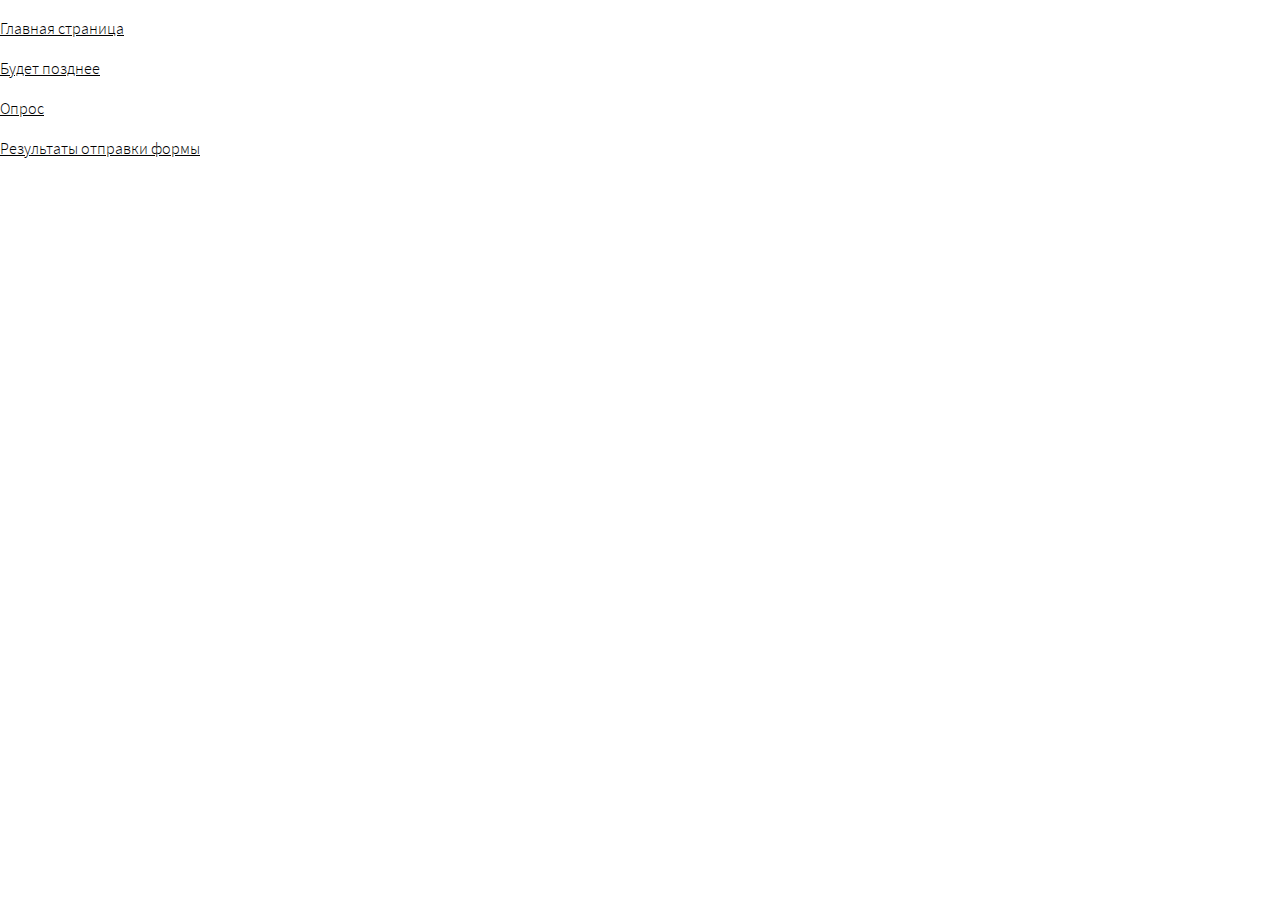
==== commit 9a88ddf7: "updates+fix" ====
--- a/index.html
+++ b/index.html
@@ -6,1608 +6,20 @@
 
         <link rel="stylesheet" href="css/styles.css" />
         <link rel="stylesheet" href="js/slick/slick.css" />
+        <link rel="stylesheet" href="js/magnific-popup/magnific-popup.css" />
+        <link rel="stylesheet" href="js/mcustomscrollbar/jquery.mCustomScrollbar.css" />
 
         <meta name="viewport" content="width=device-width" />
 
-        <link rel="shortcut icon" type="image/x-icon" href="favicon.ico" />
+		<link rel="icon" type="image/png" href="favicon.png" />
     </head>
 
     <body>
 
-        <!-- wrapper -->
-        <div class="wrapper" id="welcome">
-
-            <header>
-                <div class="header-inner">
-                    <div class="header-logo"></div>
-                    <div class="header-tag">#kolyapolya</div>
-                </div>
-            </header>
-
-            <div class="welcome">
-                <div class="welcome-logo">
-                    <div class="welcome-logo-tag"></div>
-                </div>
-                <div class="welcome-tag"><span>#kolyapolya</span></div>
-                <div class="welcome-date">23.05.2020</div>
-                <div class="welcome-days">Осталось всего <span>210 дней</span>!</div>
-            </div>
-
-            <!-- location -->
-            <div class="location" id="location">
-                <div class="location-content">
-                    <div class="location-container">
-                        <div class="location-inner">
-                            <div class="location-wrap">
-                                <div class="location-gallery">
-                                    <div class="location-gallery-item"><img src="files/location.jpg" alt="" /></div>
-                                    <div class="location-gallery-item"><img src="files/location.jpg" alt="" /></div>
-                                    <div class="location-gallery-item"><img src="files/location.jpg" alt="" /></div>
-                                </div>
-                                <div class="location-text">
-                                    <div class="location-title">Лес Event House</div>
-                                    <div class="location-address">Московская область, поселок Заречье</div>
-                                    <div class="location-phone">+7 495 211-95-55</div>
-                                    <div class="location-descr">Территория зоны отдыха находится недалеко от Москвы и насчитывает 44&nbsp;гектара живописного старинного парка, в котором сам воздух дышит атмосферой старинной русской усадьбы.</div>
-                                    <div class="location-coords">55.869298, 37.306569 <a href="#"></a></div>
-                                    <div class="location-routes"><a href="#"><span>Проложить к нам маршрут</span></a></div>
-                                </div>
-                            </div>
-                        </div>
-                    </div>
-                </div>
-
-                <div class="location-map" id="map"></div>
-                <script src="https://api-maps.yandex.ru/2.1/?load=package.full&lang=ru-RU" type="text/javascript"></script>
-                <script>
-                    ymaps.ready(init);
-
-                    var myMap;
-                    var coords = [55.508434, 37.356236];
-
-                    function init() {
-                        myMap = new ymaps.Map('map', {
-                            center: coords,
-                            zoom: 15,
-                            controls: []
-                        });
-
-                        myMap.controls.add('zoomControl');
-                        myMap.behaviors.disable('scrollZoom');
-
-                        var myPlacemark = new ymaps.Placemark(coords, {}, {
-                            iconLayout: 'default#image',
-                            iconImageHref: 'images/map-icon.png',
-                            iconImageSize: [169, 181],
-                            iconImageOffset: [-84, -136]
-                        });
-                        myMap.geoObjects.add(myPlacemark);
-                        myMap.setCenter(coords);
-
-                        var position = myMap.getGlobalPixelCenter();
-                        myMap.setGlobalPixelCenter([position[0] - 180, position[1]]);
-                    }
-                </script>
-
-            </div>
-            <!-- location END -->
-
-            <!-- aperitive checkin -->
-            <div class="aperitive-checkin">
-
-                <!-- aperitive -->
-                <div class="aperitive" id="aperitive">
-                    <div class="section-title">Аперитив</div>
-                    <div class="section-subtitle">Видеообращение</div>
-                    <div class="aperitive-video">
-                        <a href="files/video.mov" class="aperitive-video-link" style="background-image:url(files/aperitive.jpg)"></a>
-                        <div class="aperitive-video-player"></div>
-                    </div>
-                </div>
-                <!-- aperitive END -->
-
-                <!-- checkin -->
-                <div class="checkin" id="checkin">
-                    <div class="section-title">Check-in</div>
-                    <div class="section-subtitle">Опрос</div>
-                    <div class="checkin-text">Я пойду на свадьбу!</div>
-                    <div class="checkin-btn"><a href="#">Зарегистрироваться</a></div>
-                </div>
-                <!-- checkin END -->
-
-            </div>
-            <!-- aperitive checkin END -->
-
-            <!-- when -->
-            <div class="when" id="when">
-                <div class="when-container">
-                    <div class="section-title">Когда начинаем?</div>
-                    <div class="section-subtitle">Тайминг</div>
-
-                    <!-- when list -->
-                    <div class="when-list">
-
-                        <div class="when-item">
-                            <div class="when-item-time">10:00</div>
-                            <div class="when-item-where">
-                                <a href="#" class="when-item-where-link">где это?</a>
-                                <div class="location-window">
-                                    <div class="location-window-photo"><img src="files/location-window.jpg" alt="" /></div>
-                                    <div class="location-window-title">Свадебная церемония в отеле Лесной</div>
-                                    <div class="location-window-text">Вы можете приехать и на своем авто, карту прикрепили. Но большая просьба - не опаздывайте пожалуйста</div>
-                                    <div class="location-window-btn"><a href="#scheme" class="location-window-btn-scroll">Зона регистрации</a></div>
-                                </div>
-                            </div>
-                            <div class="when-item-content">
-                                <div class="when-item-title"><span>Фотосессия</span> со свидетелями</div>
-                                <div class="when-item-text">Будем кататься на яхте. Сборы на причале клуба Марко Поло. C собой - шампанское и темные очки ))</div>
-                            </div>
-                        </div>
-
-                        <div class="when-item">
-                            <div class="when-item-time">12:00</div>
-                            <div class="when-item-where">
-                                <a href="#" class="when-item-where-link">где это?</a>
-                                <div class="location-window">
-                                    <div class="location-window-photo"><img src="files/location-window.jpg" alt="" /></div>
-                                    <div class="location-window-title">Свадебная церемония в отеле Лесной</div>
-                                    <div class="location-window-text">Вы можете приехать и на своем авто, карту прикрепили. Но большая просьба - не опаздывайте пожалуйста</div>
-                                    <div class="location-window-btn"><a href="#scheme" class="location-window-btn-scroll">Зона регистрации</a></div>
-                                </div>
-                            </div>
-                            <div class="when-item-content">
-                                <div class="when-item-title"><span>Сбор гостей</span> на центральной площади города</div>
-                                <div class="when-item-text">Будем кататься на яхте. Сборы на причале клуба Марко Поло. C собой - шампанское и темные очки ))</div>
-                            </div>
-                        </div>
-
-                        <div class="when-item">
-                            <div class="when-item-time">16:00</div>
-                            <div class="when-item-content">
-                                <div class="when-item-title"><span>Фуршет</span> на террасе отеля Лесной</div>
-                                <div class="when-item-text">Вас ждут вкусные канапе и холодное шампанское</div>
-                            </div>
-                        </div>
-
-                        <div class="when-item">
-                            <div class="when-item-time">14:30</div>
-                            <div class="when-item-where">
-                                <a href="#" class="when-item-where-link">где это?</a>
-                                <div class="location-window">
-                                    <div class="location-window-photo"><img src="files/location-window.jpg" alt="" /></div>
-                                    <div class="location-window-title">Свадебная церемония в отеле Лесной</div>
-                                    <div class="location-window-text">Вы можете приехать и на своем авто, карту прикрепили. Но большая просьба - не опаздывайте пожалуйста</div>
-                                    <div class="location-window-btn"><a href="#scheme" class="location-window-btn-scroll">Зона регистрации</a></div>
-                                </div>
-                            </div>
-                            <div class="when-item-content">
-                                <div class="when-item-title"><span>Фуршет</span></div>
-                            </div>
-                        </div>
-
-                        <div class="when-item">
-                            <div class="when-item-time">14:45</div>
-                            <div class="when-item-where">
-                                <a href="#" class="when-item-where-link">где это?</a>
-                                <div class="location-window">
-                                    <div class="location-window-photo"><img src="files/location-window.jpg" alt="" /></div>
-                                    <div class="location-window-title">Свадебная церемония в отеле Лесной</div>
-                                    <div class="location-window-text">Вы можете приехать и на своем авто, карту прикрепили. Но большая просьба - не опаздывайте пожалуйста</div>
-                                    <div class="location-window-btn"><a href="#scheme" class="location-window-btn-scroll">Зона регистрации</a></div>
-                                </div>
-                            </div>
-                            <div class="when-item-content">
-                                <div class="when-item-title"><span>Будка интроверта</span></div>
-                            </div>
-                        </div>
-
-                        <div class="when-item">
-                            <div class="when-item-time">15:00</div>
-                            <div class="when-item-content">
-                                <div class="when-item-title"><span>Кино для всех</span></div>
-                                <div class="when-item-text">(2 очень важных показа, не пропустите!)</div>
-                            </div>
-                        </div>
-
-                        <div class="when-item">
-                            <div class="when-item-time">15:15</div>
-                            <div class="when-item-where">
-                                <a href="#" class="when-item-where-link">где это?</a>
-                                <div class="location-window">
-                                    <div class="location-window-photo"><img src="files/location-window.jpg" alt="" /></div>
-                                    <div class="location-window-title">Свадебная церемония в отеле Лесной</div>
-                                    <div class="location-window-text">Вы можете приехать и на своем авто, карту прикрепили. Но большая просьба - не опаздывайте пожалуйста</div>
-                                    <div class="location-window-btn"><a href="#scheme" class="location-window-btn-scroll">Зона регистрации</a></div>
-                                </div>
-                            </div>
-                            <div class="when-item-content">
-                                <div class="when-item-title"><span>Видео зона</span></div>
-                            </div>
-                        </div>
-
-                        <div class="when-item">
-                            <div class="when-item-time">15:30</div>
-                            <div class="when-item-content">
-                                <div class="when-item-title"><span>Фото зона</span></div>
-                            </div>
-                        </div>
-
-                    </div>
-                    <!-- when list END -->
-                </div>
-            </div>
-            <!-- when END -->
-
-            <!-- plans -->
-            <div class="plans">
-
-                <!-- scheme -->
-                <div class="scheme" id="scheme">
-                    <div class="section-title">План сокровищ</div>
-                    <div class="section-subtitle">Схема площадки</div>
-
-                    <div class="scheme-container">
-                        <div class="scheme-list">
-                            <ul>
-                                <li><strong>1</strong><span data-id="1">Парковка (лезгиночная)</span></li>
-                                <li><strong>2</strong><span data-id="2">Туалет (Сортирная)</span></li>
-                                <li><strong>3</strong><span data-id="3">Терраса (курительная)</span></li>
-                                <li><strong>4</strong><span data-id="4">Шатер (пыточная)</span></li>
-                                <li><strong>5</strong><span data-id="5">Церемония (клятвенная)</span></li>
-                                <li><strong>6</strong><span data-id="6">Кинотеатр (Залипательная)</span></li>
-                                <li><strong>7</strong><span data-id="7">Детская площадка (Бесительная)</span></li>
-                                <li><strong>8</strong><span data-id="8">Пруд (вытрезвительная)</span></li>
-                            </ul>
-                        </div>
-
-                        <div class="scheme-content">
-                            <div class="scheme-content-map">
-                                <svg width="531" height="468" viewBox="0 0 531 468" fill="none" xmlns="http://www.w3.org/2000/svg">
-                                    <image width="531" height="468" xlink:href="images/plan.png" />
-                                    <path class="scheme-content-map-area" data-id="1" d="M330 31L366.5 9L404 66L365 88.5L355 71L348 74.5L332.5 47L337.5 44L330 31Z" />
-                                    <path class="scheme-content-map-area" data-id="2" d="M329.5 82.5L344 74.5L359.5 98L344 107L329.5 82.5Z" />
-                                    <path class="scheme-content-map-area" data-id="3" d="M230 322L257.5 305.5L276.5 333L247 347.5L230 322Z" />
-                                    <path class="scheme-content-map-area" data-id="4" d="M198.5 350L213.5 326.5H233L247.5 348L237.5 368L213.5 369.5L198.5 350Z" />
-                                    <path class="scheme-content-map-area" data-id="5" d="M253.5 447.5L271.5 419L288 429.5L269.5 457.5L253.5 447.5Z" />
-                                    <path class="scheme-content-map-area" data-id="6" d="M325 166H353V192H325V166Z" />
-                                    <path class="scheme-content-map-area" data-id="7" d="M10 353L41 337L98 408V458L54 469L10 353Z" />
-                                    <path class="scheme-content-map-area" data-id="8" d="M259 236L323.5 190.5V193.5H354V176.5L360.5 179L433.5 265.5L435.5 269L437 272L435.5 276L433 280L374.5 314L311 332.5L264.5 296L259 236Z" />
-                                </svg>
-                                <div class="scheme-content-points">
-                                    <div class="scheme-content-point" data-id="1" style="left:362px; top:45px">
-                                        <div class="scheme-content-point-popup">
-                                            <div class="scheme-content-point-popup-number">1</div>
-                                            <div class="scheme-content-point-popup-title">Парковка (лезгиночная)</div>
-                                        </div>
-                                    </div>
-                                    <div class="scheme-content-point" data-id="2" style="left:344px; top:91px">
-                                        <div class="scheme-content-point-popup">
-                                            <div class="scheme-content-point-popup-number">2</div>
-                                            <div class="scheme-content-point-popup-title">Туалет (Сортирная)</div>
-                                        </div>
-                                    </div>
-                                    <div class="scheme-content-point" data-id="3" style="left:252px; top:326px">
-                                        <div class="scheme-content-point-popup">
-                                            <div class="scheme-content-point-popup-number">3</div>
-                                            <div class="scheme-content-point-popup-title">Терраса (курительная)</div>
-                                        </div>
-                                    </div>
-                                    <div class="scheme-content-point" data-id="4" style="left:223px; top:348px">
-                                        <div class="scheme-content-point-popup">
-                                            <div class="scheme-content-point-popup-number">4</div>
-                                            <div class="scheme-content-point-popup-title">Шатер (пыточная)</div>
-                                        </div>
-                                    </div>
-                                    <div class="scheme-content-point" data-id="5" style="left:269px; top:431px">
-                                        <div class="scheme-content-point-popup">
-                                            <div class="scheme-content-point-popup-number">5</div>
-                                            <div class="scheme-content-point-popup-title">Церемония (клятвенная)</div>
-                                        </div>
-                                    </div>
-                                    <div class="scheme-content-point" data-id="6" style="left:338px; top:178px">
-                                        <div class="scheme-content-point-popup">
-                                            <div class="scheme-content-point-popup-number">6</div>
-                                            <div class="scheme-content-point-popup-title">Кинотеатр (Залипательная)</div>
-                                        </div>
-                                    </div>
-                                    <div class="scheme-content-point" data-id="7" style="left:63px; top:393px">
-                                        <div class="scheme-content-point-popup">
-                                            <div class="scheme-content-point-popup-number">7</div>
-                                            <div class="scheme-content-point-popup-title">Детская площадка (Бесительная)</div>
-                                        </div>
-                                    </div>
-                                    <div class="scheme-content-point" data-id="8" style="left:332px; top:249px">
-                                        <div class="scheme-content-point-popup">
-                                            <div class="scheme-content-point-popup-number">8</div>
-                                            <div class="scheme-content-point-popup-title">Пруд (вытрезвительная)</div>
-                                        </div>
-                                    </div>
-                                </div>
-                            </div>
-                        </div>
-                    </div>
-                </div>
-                <!-- scheme END -->
-
-                <!-- programs -->
-                <div class="programs" id="programs">
-                    <div class="section-title">План эвакуации</div>
-                    <div class="section-subtitle">Программа</div>
-
-                    <div class="programs-menu">
-                        <ul>
-                            <li class="active"><a href="#">Взрослая программа</a></li>
-                            <li><a href="#">Детская программа</a></li>
-                        </ul>
-                    </div>
-
-                    <div class="programs-tabs">
-
-                        <div class="programs-tab active">
-                            <div class="programs-item">
-                                <div class="programs-item-photo"><img src="files/program-1.jpg" alt="" /></div>
-                                <div class="programs-item-content">
-                                    <div class="programs-item-title">Свадебная церемония в отеле Лесной</div>
-                                    <div class="programs-item-text">Вы можете приехать и на своем авто, карту прикрепили. Но большая просьба - не&nbsp;опаздывайте пожалуйста</div>
-                                    <div class="programs-item-location">
-                                        <div class="programs-item-location-inner">
-                                            <a href="#" class="programs-item-location-link">Отель Лесной</a>
-                                            <div class="location-window">
-                                                <div class="location-window-photo"><img src="files/location-window.jpg" alt="" /></div>
-                                                <div class="location-window-title">Свадебная церемония в отеле Лесной</div>
-                                                <div class="location-window-text">Вы можете приехать и на своем авто, карту прикрепили. Но большая просьба - не опаздывайте пожалуйста</div>
-                                                <div class="location-window-btn"><a href="#" target="_blank">Зона регистрации</a></div>
-                                            </div>
-                                        </div>
-                                    </div>
-                                </div>
-                            </div>
-
-                            <div class="programs-item">
-                                <div class="programs-item-photo"><img src="files/program-2.jpg" alt="" /></div>
-                                <div class="programs-item-content">
-                                    <div class="programs-item-title">Сбор гостей на центральной площади города</div>
-                                    <div class="programs-item-text">Оставляйте свои авто дома.<br /> Мы заказали для вас автобус</div>
-                                    <div class="programs-item-location">
-                                        <div class="programs-item-location-inner">
-                                            <a href="#" class="programs-item-location-link">Центральная площадь</a>
-                                            <div class="location-window">
-                                                <div class="location-window-photo"><img src="files/location-window.jpg" alt="" /></div>
-                                                <div class="location-window-title">Свадебная церемония в отеле Лесной</div>
-                                                <div class="location-window-text">Вы можете приехать и на своем авто, карту прикрепили. Но большая просьба - не опаздывайте пожалуйста</div>
-                                                <div class="location-window-btn"><a href="#scheme" class="location-window-btn-scroll">Зона регистрации</a></div>
-                                            </div>
-                                        </div>
-                                    </div>
-                                </div>
-                            </div>
-
-                            <div class="programs-item">
-                                <div class="programs-item-photo"><img src="files/program-3.jpg" alt="" /></div>
-                                <div class="programs-item-content">
-                                    <div class="programs-item-title">Фотосессия со свидетелями</div>
-                                    <div class="programs-item-text">Будем кататься на яхте. Сборы на причале клуба Марко Поло. C собой - шампанское и темные очки ))</div>
-                                    <div class="programs-item-location">
-                                        <div class="programs-item-location-inner">
-                                            <a href="#" class="programs-item-location-link">Центральная площадь</a>
-                                            <div class="location-window">
-                                                <div class="location-window-title">Свадебная церемония в отеле Лесной</div>
-                                                <div class="location-window-text">Вы можете приехать и на своем авто, карту прикрепили. Но большая просьба - не опаздывайте пожалуйста</div>
-                                            </div>
-                                        </div>
-                                    </div>
-                                </div>
-                            </div>
-                        </div>
-
-                        <div class="programs-tab">
-
-                            <div class="programs-item">
-                                <div class="programs-item-photo"><img src="files/program-2.jpg" alt="" /></div>
-                                <div class="programs-item-content">
-                                    <div class="programs-item-title">Сбор гостей на центральной площади города</div>
-                                    <div class="programs-item-text">Оставляйте свои авто дома.<br /> Мы заказали для вас автобус</div>
-                                    <div class="programs-item-location">
-                                        <div class="programs-item-location-inner">
-                                            <a href="#" class="programs-item-location-link">Центральная площадь</a>
-                                            <div class="location-window">
-                                                <div class="location-window-photo"><img src="files/location-window.jpg" alt="" /></div>
-                                                <div class="location-window-title">Свадебная церемония в отеле Лесной</div>
-                                                <div class="location-window-text">Вы можете приехать и на своем авто, карту прикрепили. Но большая просьба - не опаздывайте пожалуйста</div>
-                                                <div class="location-window-btn"><a href="#scheme" class="location-window-btn-scroll">Зона регистрации</a></div>
-                                            </div>
-                                        </div>
-                                    </div>
-                                </div>
-                            </div>
-
-                        </div>
-
-                    </div>
-                </div>
-                <!-- programs END -->
-
-            </div>
-            <!-- plans END -->
-
-            <!-- menu -->
-            <div class="menu">
-                <div class="menu-inner">
-                    <div class="section-title">Меню</div>
-
-                    <div class="menu-menu">
-                        <ul>
-                            <li class="active"><a href="#">Взрослое меню</a></li>
-                            <li><a href="#">Детское меню</a></li>
-                        </ul>
-                    </div>
-
-                    <div class="menu-tabs">
-
-                        <div class="menu-tab active">
-                            <div class="menu-group">
-                                <div class="menu-group-title">
-                                    <div class="menu-group-title-text">Закуски салаты</div>
-                                    <div class="menu-group-title-line"></div>
-                                </div>
-                                <div class="menu-group-item">
-                                    <div class="menu-group-item-title">Тосканский салат</div>
-                                    <div class="menu-group-item-text">Помидоры, чиабатта, свежий базилик и оливковое масло</div>
-                                </div>
-                                <div class="menu-group-item">
-                                    <div class="menu-group-item-title">Капрезе с соусом песто</div>
-                                    <div class="menu-group-item-text">Моццарелла, помидоры, соус песто, томатный сок и салат фризе</div>
-                                </div>
-                                <div class="menu-group-item">
-                                    <div class="menu-group-item-title">Брускетта с помидорами, чесноком и базиликом</div>
-                                    <div class="menu-group-item-text">Обжаренный деревенский хлеб с помидорами, чесноком и базиликом</div>
-                                </div>
-                            </div>
-                            <div class="menu-group">
-                                <div class="menu-group-title">
-                                    <div class="menu-group-title-text">Основные блюда</div>
-                                    <div class="menu-group-title-line"></div>
-                                </div>
-                                <div class="menu-group-item">
-                                    <div class="menu-group-item-title">Тальятелле с белыми грибами</div>
-                                    <div class="menu-group-item-text">Тальятелле с белыми грибами, травами и пармезаном</div>
-                                </div>
-                                <div class="menu-group-item">
-                                    <div class="menu-group-item-title">Фокачча маринара</div>
-                                    <div class="menu-group-item-text">Хрустящая лепешка с томатным соусом, маслинами и перцем чилли</div>
-                                </div>
-                            </div>
-                        </div>
-
-                        <div class="menu-tab">
-                            <div class="menu-group">
-                                <div class="menu-group-title">
-                                    <div class="menu-group-title-text">Основные блюда</div>
-                                    <div class="menu-group-title-line"></div>
-                                </div>
-                                <div class="menu-group-item">
-                                    <div class="menu-group-item-title">Тальятелле с белыми грибами</div>
-                                    <div class="menu-group-item-text">Тальятелле с белыми грибами, травами и пармезаном</div>
-                                </div>
-                                <div class="menu-group-item">
-                                    <div class="menu-group-item-title">Фокачча маринара</div>
-                                    <div class="menu-group-item-text">Хрустящая лепешка с томатным соусом, маслинами и перцем чилли</div>
-                                </div>
-                            </div>
-                        </div>
-
-                    </div>
-
-                </div>
-            </div>
-            <!-- menu END -->
-
-            <!-- peoples -->
-            <div class="peoples">
-
-                <!-- poll -->
-                <div class="poll" id="poll">
-                    <div class="section-title">Твой голос важен...</div>
-                    <div class="section-subtitle">Голосование</div>
-                    <div class="poll-title">Хочешь изменить блюдо?</div>
-                    <div class="poll-text">Нам важно твое мнение</div>
-                    <div class="poll-btn"><a href="#">Перейти к опросу</a></div>
-                </div>
-                <!-- poll END -->
-
-                <!-- places -->
-                <div class="places" id="places">
-                    <div class="section-title">Простите, а вы кто</div>
-                    <div class="section-subtitle">Схема столов</div>
-
-                    <div class="places-scheme">
-                        <img src="images/places-scheme.png" alt="" class="places-scheme-back" />
-
-                        <div class="places-scheme-places">
-                        </div>
-
-                        <!-- places scheme table -->
-                        <div class="places-scheme-table places-scheme-table-bottom" style="left:829.5px; top:200.5px">
-                            <div class="places-scheme-table-area"></div>
-                            <div class="places-scheme-table-icon">1</div>
-                            <div class="places-scheme-table-window">
-                                <div class="places-scheme-table-window-title">Стол №1</div>
-                                <div class="places-scheme-table-window-list">
-                                    <div class="places-scheme-table-window-item" data-left="773" data-top="224">
-                                        <div class="places-scheme-table-window-item-photo"><img src="files/places-1.jpg" alt="" /></div>
-                                        <div class="places-scheme-table-window-item-detail">
-                                            <div class="places-scheme-table-window-item-detail-photo"><img src="files/places-1.jpg" alt="" /></div>
-                                            <div class="places-scheme-table-window-item-detail-name">Вадим</div>
-                                            <div class="places-scheme-table-window-item-detail-text">Шумный друг</div>
-                                        </div>
-                                    </div>
-
-                                    <div class="places-scheme-table-window-item" data-left="765" data-top="195">
-                                        <div class="places-scheme-table-window-item-photo"><img src="files/places-2.jpg" alt="" /></div>
-                                        <div class="places-scheme-table-window-item-detail">
-                                            <div class="places-scheme-table-window-item-detail-photo"><img src="files/places-2-detail.jpg" alt="" /></div>
-                                            <div class="places-scheme-table-window-item-detail-name">Вероника</div>
-                                            <div class="places-scheme-table-window-item-detail-text">красивая подружка</div>
-                                        </div>
-                                    </div>
-
-                                    <div class="places-scheme-table-window-item" data-left="773" data-top="166">
-                                        <div class="places-scheme-table-window-item-photo"><img src="files/places-3.jpg" alt="" /></div>
-                                        <div class="places-scheme-table-window-item-detail">
-                                            <div class="places-scheme-table-window-item-detail-photo"><img src="files/places-3.jpg" alt="" /></div>
-                                            <div class="places-scheme-table-window-item-detail-name">Вероника</div>
-                                            <div class="places-scheme-table-window-item-detail-text">красивая подружка</div>
-                                        </div>
-                                    </div>
-
-                                    <div class="places-scheme-table-window-item" data-left="794" data-top="145">
-                                        <div class="places-scheme-table-window-item-photo"><img src="files/places-2.jpg" alt="" /></div>
-                                        <div class="places-scheme-table-window-item-detail">
-                                            <div class="places-scheme-table-window-item-detail-photo"><img src="files/places-2-detail.jpg" alt="" /></div>
-                                            <div class="places-scheme-table-window-item-detail-name">Вероника</div>
-                                            <div class="places-scheme-table-window-item-detail-text">красивая подружка</div>
-                                        </div>
-                                    </div>
-
-                                    <div class="places-scheme-table-window-item" data-left="823" data-top="137">
-                                        <div class="places-scheme-table-window-item-photo"><img src="files/places-4.jpg" alt="" /></div>
-                                        <div class="places-scheme-table-window-item-detail">
-                                            <div class="places-scheme-table-window-item-detail-photo"><img src="files/places-1.jpg" alt="" /></div>
-                                            <div class="places-scheme-table-window-item-detail-name">Вадим</div>
-                                            <div class="places-scheme-table-window-item-detail-text">Шумный друг</div>
-                                        </div>
-                                    </div>
-
-                                    <div class="places-scheme-table-window-item" data-left="852" data-top="144">
-                                        <div class="places-scheme-table-window-item-photo"><img src="files/places-4.jpg" alt="" /></div>
-                                        <div class="places-scheme-table-window-item-detail">
-                                            <div class="places-scheme-table-window-item-detail-photo"><img src="files/places-1.jpg" alt="" /></div>
-                                            <div class="places-scheme-table-window-item-detail-name">Вадим</div>
-                                            <div class="places-scheme-table-window-item-detail-text">Шумный друг</div>
-                                        </div>
-                                    </div>
-
-                                    <div class="places-scheme-table-window-item" data-left="874" data-top="166">
-                                        <div class="places-scheme-table-window-item-photo"><img src="files/places-1.jpg" alt="" /></div>
-                                        <div class="places-scheme-table-window-item-detail">
-                                            <div class="places-scheme-table-window-item-detail-photo"><img src="files/places-1.jpg" alt="" /></div>
-                                            <div class="places-scheme-table-window-item-detail-name">Вадим</div>
-                                            <div class="places-scheme-table-window-item-detail-text">Шумный друг</div>
-                                        </div>
-                                    </div>
-
-                                    <div class="places-scheme-table-window-item" data-left="881" data-top="195">
-                                        <div class="places-scheme-table-window-item-photo"><img src="files/places-3.jpg" alt="" /></div>
-                                        <div class="places-scheme-table-window-item-detail">
-                                            <div class="places-scheme-table-window-item-detail-photo"><img src="files/places-3.jpg" alt="" /></div>
-                                            <div class="places-scheme-table-window-item-detail-name">Вероника</div>
-                                            <div class="places-scheme-table-window-item-detail-text">красивая подружка</div>
-                                        </div>
-                                    </div>
-
-                                    <div class="places-scheme-table-window-item" data-left="874" data-top="225">
-                                        <div class="places-scheme-table-window-item-photo"><img src="files/places-2.jpg" alt="" /></div>
-                                        <div class="places-scheme-table-window-item-detail">
-                                            <div class="places-scheme-table-window-item-detail-photo"><img src="files/places-2-detail.jpg" alt="" /></div>
-                                            <div class="places-scheme-table-window-item-detail-name">Вероника</div>
-                                            <div class="places-scheme-table-window-item-detail-text">красивая подружка</div>
-                                        </div>
-                                    </div>
-                                </div>
-                                <div class="places-scheme-table-window-detail"></div>
-                            </div>
-                        </div>
-                        <!-- places scheme table END -->
-
-                        <!-- places scheme table -->
-                        <div class="places-scheme-table" style="left:829.5px; top:407.5px">
-                            <div class="places-scheme-table-area"></div>
-                            <div class="places-scheme-table-icon">2</div>
-                            <div class="places-scheme-table-window">
-                                <div class="places-scheme-table-window-title">Стол №2</div>
-                                <div class="places-scheme-table-window-list">
-                                    <div class="places-scheme-table-window-item" data-left="773" data-top="373">
-                                        <div class="places-scheme-table-window-item-photo"><img src="files/places-1.jpg" alt="" /></div>
-                                        <div class="places-scheme-table-window-item-detail">
-                                            <div class="places-scheme-table-window-item-detail-photo"><img src="files/places-1.jpg" alt="" /></div>
-                                            <div class="places-scheme-table-window-item-detail-name">Вадим</div>
-                                            <div class="places-scheme-table-window-item-detail-text">Шумный друг</div>
-                                        </div>
-                                    </div>
-
-                                    <div class="places-scheme-table-window-item" data-left="766" data-top="401">
-                                        <div class="places-scheme-table-window-item-photo"><img src="files/places-2.jpg" alt="" /></div>
-                                        <div class="places-scheme-table-window-item-detail">
-                                            <div class="places-scheme-table-window-item-detail-photo"><img src="files/places-2-detail.jpg" alt="" /></div>
-                                            <div class="places-scheme-table-window-item-detail-name">Вероника</div>
-                                            <div class="places-scheme-table-window-item-detail-text">красивая подружка</div>
-                                        </div>
-                                    </div>
-
-                                    <div class="places-scheme-table-window-item" data-left="773" data-top="430">
-                                        <div class="places-scheme-table-window-item-photo"><img src="files/places-3.jpg" alt="" /></div>
-                                        <div class="places-scheme-table-window-item-detail">
-                                            <div class="places-scheme-table-window-item-detail-photo"><img src="files/places-3.jpg" alt="" /></div>
-                                            <div class="places-scheme-table-window-item-detail-name">Вероника</div>
-                                            <div class="places-scheme-table-window-item-detail-text">красивая подружка</div>
-                                        </div>
-                                    </div>
-
-                                    <div class="places-scheme-table-window-item" data-left="794" data-top="451">
-                                        <div class="places-scheme-table-window-item-photo"><img src="files/places-2.jpg" alt="" /></div>
-                                        <div class="places-scheme-table-window-item-detail">
-                                            <div class="places-scheme-table-window-item-detail-photo"><img src="files/places-2-detail.jpg" alt="" /></div>
-                                            <div class="places-scheme-table-window-item-detail-name">Вероника</div>
-                                            <div class="places-scheme-table-window-item-detail-text">красивая подружка</div>
-                                        </div>
-                                    </div>
-
-                                    <div class="places-scheme-table-window-item" data-left="823" data-top="460">
-                                        <div class="places-scheme-table-window-item-photo"><img src="files/places-4.jpg" alt="" /></div>
-                                        <div class="places-scheme-table-window-item-detail">
-                                            <div class="places-scheme-table-window-item-detail-photo"><img src="files/places-1.jpg" alt="" /></div>
-                                            <div class="places-scheme-table-window-item-detail-name">Вадим</div>
-                                            <div class="places-scheme-table-window-item-detail-text">Шумный друг</div>
-                                        </div>
-                                    </div>
-
-                                    <div class="places-scheme-table-window-item" data-left="852" data-top="452">
-                                        <div class="places-scheme-table-window-item-photo"><img src="files/places-4.jpg" alt="" /></div>
-                                        <div class="places-scheme-table-window-item-detail">
-                                            <div class="places-scheme-table-window-item-detail-photo"><img src="files/places-1.jpg" alt="" /></div>
-                                            <div class="places-scheme-table-window-item-detail-name">Вадим</div>
-                                            <div class="places-scheme-table-window-item-detail-text">Шумный друг</div>
-                                        </div>
-                                    </div>
-
-                                    <div class="places-scheme-table-window-item" data-left="873" data-top="431">
-                                        <div class="places-scheme-table-window-item-photo"><img src="files/places-1.jpg" alt="" /></div>
-                                        <div class="places-scheme-table-window-item-detail">
-                                            <div class="places-scheme-table-window-item-detail-photo"><img src="files/places-1.jpg" alt="" /></div>
-                                            <div class="places-scheme-table-window-item-detail-name">Вадим</div>
-                                            <div class="places-scheme-table-window-item-detail-text">Шумный друг</div>
-                                        </div>
-                                    </div>
-
-                                    <div class="places-scheme-table-window-item" data-left="881" data-top="401">
-                                        <div class="places-scheme-table-window-item-photo"><img src="files/places-3.jpg" alt="" /></div>
-                                        <div class="places-scheme-table-window-item-detail">
-                                            <div class="places-scheme-table-window-item-detail-photo"><img src="files/places-3.jpg" alt="" /></div>
-                                            <div class="places-scheme-table-window-item-detail-name">Вероника</div>
-                                            <div class="places-scheme-table-window-item-detail-text">красивая подружка</div>
-                                        </div>
-                                    </div>
-
-                                    <div class="places-scheme-table-window-item" data-left="874" data-top="372">
-                                        <div class="places-scheme-table-window-item-photo"><img src="files/places-2.jpg" alt="" /></div>
-                                        <div class="places-scheme-table-window-item-detail">
-                                            <div class="places-scheme-table-window-item-detail-photo"><img src="files/places-2-detail.jpg" alt="" /></div>
-                                            <div class="places-scheme-table-window-item-detail-name">Вероника</div>
-                                            <div class="places-scheme-table-window-item-detail-text">красивая подружка</div>
-                                        </div>
-                                    </div>
-                                </div>
-                                <div class="places-scheme-table-window-detail"></div>
-                            </div>
-                        </div>
-                        <!-- places scheme table END -->
-
-                        <!-- places scheme table -->
-                        <div class="places-scheme-table places-scheme-table-bottom" style="left:661.5px; top:155.5px">
-                            <div class="places-scheme-table-area"></div>
-                            <div class="places-scheme-table-icon">3</div>
-                            <div class="places-scheme-table-window">
-                                <div class="places-scheme-table-window-title">Стол №3</div>
-                                <div class="places-scheme-table-window-list">
-                                    <div class="places-scheme-table-window-item" data-left="605" data-top="178">
-                                        <div class="places-scheme-table-window-item-photo"><img src="files/places-1.jpg" alt="" /></div>
-                                        <div class="places-scheme-table-window-item-detail">
-                                            <div class="places-scheme-table-window-item-detail-photo"><img src="files/places-1.jpg" alt="" /></div>
-                                            <div class="places-scheme-table-window-item-detail-name">Вадим</div>
-                                            <div class="places-scheme-table-window-item-detail-text">Шумный друг</div>
-                                        </div>
-                                    </div>
-
-                                    <div class="places-scheme-table-window-item" data-left="597" data-top="149">
-                                        <div class="places-scheme-table-window-item-photo"><img src="files/places-2.jpg" alt="" /></div>
-                                        <div class="places-scheme-table-window-item-detail">
-                                            <div class="places-scheme-table-window-item-detail-photo"><img src="files/places-2-detail.jpg" alt="" /></div>
-                                            <div class="places-scheme-table-window-item-detail-name">Вероника</div>
-                                            <div class="places-scheme-table-window-item-detail-text">красивая подружка</div>
-                                        </div>
-                                    </div>
-
-                                    <div class="places-scheme-table-window-item" data-left="605" data-top="120">
-                                        <div class="places-scheme-table-window-item-photo"><img src="files/places-3.jpg" alt="" /></div>
-                                        <div class="places-scheme-table-window-item-detail">
-                                            <div class="places-scheme-table-window-item-detail-photo"><img src="files/places-3.jpg" alt="" /></div>
-                                            <div class="places-scheme-table-window-item-detail-name">Вероника</div>
-                                            <div class="places-scheme-table-window-item-detail-text">красивая подружка</div>
-                                        </div>
-                                    </div>
-
-                                    <div class="places-scheme-table-window-item" data-left="626" data-top="99">
-                                        <div class="places-scheme-table-window-item-photo"><img src="files/places-2.jpg" alt="" /></div>
-                                        <div class="places-scheme-table-window-item-detail">
-                                            <div class="places-scheme-table-window-item-detail-photo"><img src="files/places-2-detail.jpg" alt="" /></div>
-                                            <div class="places-scheme-table-window-item-detail-name">Вероника</div>
-                                            <div class="places-scheme-table-window-item-detail-text">красивая подружка</div>
-                                        </div>
-                                    </div>
-
-                                    <div class="places-scheme-table-window-item" data-left="655" data-top="91">
-                                        <div class="places-scheme-table-window-item-photo"><img src="files/places-4.jpg" alt="" /></div>
-                                        <div class="places-scheme-table-window-item-detail">
-                                            <div class="places-scheme-table-window-item-detail-photo"><img src="files/places-1.jpg" alt="" /></div>
-                                            <div class="places-scheme-table-window-item-detail-name">Вадим</div>
-                                            <div class="places-scheme-table-window-item-detail-text">Шумный друг</div>
-                                        </div>
-                                    </div>
-
-                                    <div class="places-scheme-table-window-item" data-left="684" data-top="98">
-                                        <div class="places-scheme-table-window-item-photo"><img src="files/places-4.jpg" alt="" /></div>
-                                        <div class="places-scheme-table-window-item-detail">
-                                            <div class="places-scheme-table-window-item-detail-photo"><img src="files/places-1.jpg" alt="" /></div>
-                                            <div class="places-scheme-table-window-item-detail-name">Вадим</div>
-                                            <div class="places-scheme-table-window-item-detail-text">Шумный друг</div>
-                                        </div>
-                                    </div>
-
-                                    <div class="places-scheme-table-window-item" data-left="706" data-top="120">
-                                        <div class="places-scheme-table-window-item-photo"><img src="files/places-1.jpg" alt="" /></div>
-                                        <div class="places-scheme-table-window-item-detail">
-                                            <div class="places-scheme-table-window-item-detail-photo"><img src="files/places-1.jpg" alt="" /></div>
-                                            <div class="places-scheme-table-window-item-detail-name">Вадим</div>
-                                            <div class="places-scheme-table-window-item-detail-text">Шумный друг</div>
-                                        </div>
-                                    </div>
-
-                                    <div class="places-scheme-table-window-item" data-left="713" data-top="149">
-                                        <div class="places-scheme-table-window-item-photo"><img src="files/places-3.jpg" alt="" /></div>
-                                        <div class="places-scheme-table-window-item-detail">
-                                            <div class="places-scheme-table-window-item-detail-photo"><img src="files/places-3.jpg" alt="" /></div>
-                                            <div class="places-scheme-table-window-item-detail-name">Вероника</div>
-                                            <div class="places-scheme-table-window-item-detail-text">красивая подружка</div>
-                                        </div>
-                                    </div>
-
-                                    <div class="places-scheme-table-window-item" data-left="706" data-top="179">
-                                        <div class="places-scheme-table-window-item-photo"><img src="files/places-2.jpg" alt="" /></div>
-                                        <div class="places-scheme-table-window-item-detail">
-                                            <div class="places-scheme-table-window-item-detail-photo"><img src="files/places-2-detail.jpg" alt="" /></div>
-                                            <div class="places-scheme-table-window-item-detail-name">Вероника</div>
-                                            <div class="places-scheme-table-window-item-detail-text">красивая подружка</div>
-                                        </div>
-                                    </div>
-                                </div>
-                                <div class="places-scheme-table-window-detail"></div>
-                            </div>
-                        </div>
-                        <!-- places scheme table END -->
-
-                        <!-- places scheme table -->
-                        <div class="places-scheme-table" style="left:661.5px; top:453.5px">
-                            <div class="places-scheme-table-area"></div>
-                            <div class="places-scheme-table-icon">4</div>
-                            <div class="places-scheme-table-window">
-                                <div class="places-scheme-table-window-title">Стол №4</div>
-                                <div class="places-scheme-table-window-list">
-                                    <div class="places-scheme-table-window-item" data-left="605" data-top="419">
-                                        <div class="places-scheme-table-window-item-photo"><img src="files/places-1.jpg" alt="" /></div>
-                                        <div class="places-scheme-table-window-item-detail">
-                                            <div class="places-scheme-table-window-item-detail-photo"><img src="files/places-1.jpg" alt="" /></div>
-                                            <div class="places-scheme-table-window-item-detail-name">Вадим</div>
-                                            <div class="places-scheme-table-window-item-detail-text">Шумный друг</div>
-                                        </div>
-                                    </div>
-
-                                    <div class="places-scheme-table-window-item" data-left="598" data-top="447">
-                                        <div class="places-scheme-table-window-item-photo"><img src="files/places-2.jpg" alt="" /></div>
-                                        <div class="places-scheme-table-window-item-detail">
-                                            <div class="places-scheme-table-window-item-detail-photo"><img src="files/places-2-detail.jpg" alt="" /></div>
-                                            <div class="places-scheme-table-window-item-detail-name">Вероника</div>
-                                            <div class="places-scheme-table-window-item-detail-text">красивая подружка</div>
-                                        </div>
-                                    </div>
-
-                                    <div class="places-scheme-table-window-item" data-left="605" data-top="476">
-                                        <div class="places-scheme-table-window-item-photo"><img src="files/places-3.jpg" alt="" /></div>
-                                        <div class="places-scheme-table-window-item-detail">
-                                            <div class="places-scheme-table-window-item-detail-photo"><img src="files/places-3.jpg" alt="" /></div>
-                                            <div class="places-scheme-table-window-item-detail-name">Вероника</div>
-                                            <div class="places-scheme-table-window-item-detail-text">красивая подружка</div>
-                                        </div>
-                                    </div>
-
-                                    <div class="places-scheme-table-window-item" data-left="626" data-top="497">
-                                        <div class="places-scheme-table-window-item-photo"><img src="files/places-2.jpg" alt="" /></div>
-                                        <div class="places-scheme-table-window-item-detail">
-                                            <div class="places-scheme-table-window-item-detail-photo"><img src="files/places-2-detail.jpg" alt="" /></div>
-                                            <div class="places-scheme-table-window-item-detail-name">Вероника</div>
-                                            <div class="places-scheme-table-window-item-detail-text">красивая подружка</div>
-                                        </div>
-                                    </div>
-
-                                    <div class="places-scheme-table-window-item" data-left="655" data-top="506">
-                                        <div class="places-scheme-table-window-item-photo"><img src="files/places-4.jpg" alt="" /></div>
-                                        <div class="places-scheme-table-window-item-detail">
-                                            <div class="places-scheme-table-window-item-detail-photo"><img src="files/places-1.jpg" alt="" /></div>
-                                            <div class="places-scheme-table-window-item-detail-name">Вадим</div>
-                                            <div class="places-scheme-table-window-item-detail-text">Шумный друг</div>
-                                        </div>
-                                    </div>
-
-                                    <div class="places-scheme-table-window-item" data-left="684" data-top="498">
-                                        <div class="places-scheme-table-window-item-photo"><img src="files/places-4.jpg" alt="" /></div>
-                                        <div class="places-scheme-table-window-item-detail">
-                                            <div class="places-scheme-table-window-item-detail-photo"><img src="files/places-1.jpg" alt="" /></div>
-                                            <div class="places-scheme-table-window-item-detail-name">Вадим</div>
-                                            <div class="places-scheme-table-window-item-detail-text">Шумный друг</div>
-                                        </div>
-                                    </div>
-
-                                    <div class="places-scheme-table-window-item" data-left="705" data-top="477">
-                                        <div class="places-scheme-table-window-item-photo"><img src="files/places-1.jpg" alt="" /></div>
-                                        <div class="places-scheme-table-window-item-detail">
-                                            <div class="places-scheme-table-window-item-detail-photo"><img src="files/places-1.jpg" alt="" /></div>
-                                            <div class="places-scheme-table-window-item-detail-name">Вадим</div>
-                                            <div class="places-scheme-table-window-item-detail-text">Шумный друг</div>
-                                        </div>
-                                    </div>
-
-                                    <div class="places-scheme-table-window-item" data-left="713" data-top="447">
-                                        <div class="places-scheme-table-window-item-photo"><img src="files/places-3.jpg" alt="" /></div>
-                                        <div class="places-scheme-table-window-item-detail">
-                                            <div class="places-scheme-table-window-item-detail-photo"><img src="files/places-3.jpg" alt="" /></div>
-                                            <div class="places-scheme-table-window-item-detail-name">Вероника</div>
-                                            <div class="places-scheme-table-window-item-detail-text">красивая подружка</div>
-                                        </div>
-                                    </div>
-
-                                    <div class="places-scheme-table-window-item" data-left="706" data-top="418">
-                                        <div class="places-scheme-table-window-item-photo"><img src="files/places-2.jpg" alt="" /></div>
-                                        <div class="places-scheme-table-window-item-detail">
-                                            <div class="places-scheme-table-window-item-detail-photo"><img src="files/places-2-detail.jpg" alt="" /></div>
-                                            <div class="places-scheme-table-window-item-detail-name">Вероника</div>
-                                            <div class="places-scheme-table-window-item-detail-text">красивая подружка</div>
-                                        </div>
-                                    </div>
-                                </div>
-                                <div class="places-scheme-table-window-detail"></div>
-                            </div>
-                        </div>
-                        <!-- places scheme table END -->
-
-                        <!-- places scheme table -->
-                        <div class="places-scheme-table places-scheme-table-bottom" style="left:493.5px; top:201.5px">
-                            <div class="places-scheme-table-area"></div>
-                            <div class="places-scheme-table-icon">5</div>
-                            <div class="places-scheme-table-window">
-                                <div class="places-scheme-table-window-title">Стол №5</div>
-                                <div class="places-scheme-table-window-list">
-                                    <div class="places-scheme-table-window-item" data-left="437" data-top="224">
-                                        <div class="places-scheme-table-window-item-photo"><img src="files/places-1.jpg" alt="" /></div>
-                                        <div class="places-scheme-table-window-item-detail">
-                                            <div class="places-scheme-table-window-item-detail-photo"><img src="files/places-1.jpg" alt="" /></div>
-                                            <div class="places-scheme-table-window-item-detail-name">Вадим</div>
-                                            <div class="places-scheme-table-window-item-detail-text">Шумный друг</div>
-                                        </div>
-                                    </div>
-
-                                    <div class="places-scheme-table-window-item" data-left="429" data-top="195">
-                                        <div class="places-scheme-table-window-item-photo"><img src="files/places-2.jpg" alt="" /></div>
-                                        <div class="places-scheme-table-window-item-detail">
-                                            <div class="places-scheme-table-window-item-detail-photo"><img src="files/places-2-detail.jpg" alt="" /></div>
-                                            <div class="places-scheme-table-window-item-detail-name">Вероника</div>
-                                            <div class="places-scheme-table-window-item-detail-text">красивая подружка</div>
-                                        </div>
-                                    </div>
-
-                                    <div class="places-scheme-table-window-item" data-left="437" data-top="166">
-                                        <div class="places-scheme-table-window-item-photo"><img src="files/places-3.jpg" alt="" /></div>
-                                        <div class="places-scheme-table-window-item-detail">
-                                            <div class="places-scheme-table-window-item-detail-photo"><img src="files/places-3.jpg" alt="" /></div>
-                                            <div class="places-scheme-table-window-item-detail-name">Вероника</div>
-                                            <div class="places-scheme-table-window-item-detail-text">красивая подружка</div>
-                                        </div>
-                                    </div>
-
-                                    <div class="places-scheme-table-window-item" data-left="458" data-top="145">
-                                        <div class="places-scheme-table-window-item-photo"><img src="files/places-2.jpg" alt="" /></div>
-                                        <div class="places-scheme-table-window-item-detail">
-                                            <div class="places-scheme-table-window-item-detail-photo"><img src="files/places-2-detail.jpg" alt="" /></div>
-                                            <div class="places-scheme-table-window-item-detail-name">Вероника</div>
-                                            <div class="places-scheme-table-window-item-detail-text">красивая подружка</div>
-                                        </div>
-                                    </div>
-
-                                    <div class="places-scheme-table-window-item" data-left="487" data-top="137">
-                                        <div class="places-scheme-table-window-item-photo"><img src="files/places-4.jpg" alt="" /></div>
-                                        <div class="places-scheme-table-window-item-detail">
-                                            <div class="places-scheme-table-window-item-detail-photo"><img src="files/places-1.jpg" alt="" /></div>
-                                            <div class="places-scheme-table-window-item-detail-name">Вадим</div>
-                                            <div class="places-scheme-table-window-item-detail-text">Шумный друг</div>
-                                        </div>
-                                    </div>
-
-                                    <div class="places-scheme-table-window-item" data-left="516" data-top="144">
-                                        <div class="places-scheme-table-window-item-photo"><img src="files/places-4.jpg" alt="" /></div>
-                                        <div class="places-scheme-table-window-item-detail">
-                                            <div class="places-scheme-table-window-item-detail-photo"><img src="files/places-1.jpg" alt="" /></div>
-                                            <div class="places-scheme-table-window-item-detail-name">Вадим</div>
-                                            <div class="places-scheme-table-window-item-detail-text">Шумный друг</div>
-                                        </div>
-                                    </div>
-
-                                    <div class="places-scheme-table-window-item" data-left="538" data-top="166">
-                                        <div class="places-scheme-table-window-item-photo"><img src="files/places-1.jpg" alt="" /></div>
-                                        <div class="places-scheme-table-window-item-detail">
-                                            <div class="places-scheme-table-window-item-detail-photo"><img src="files/places-1.jpg" alt="" /></div>
-                                            <div class="places-scheme-table-window-item-detail-name">Вадим</div>
-                                            <div class="places-scheme-table-window-item-detail-text">Шумный друг</div>
-                                        </div>
-                                    </div>
-
-                                    <div class="places-scheme-table-window-item" data-left="545" data-top="195">
-                                        <div class="places-scheme-table-window-item-photo"><img src="files/places-3.jpg" alt="" /></div>
-                                        <div class="places-scheme-table-window-item-detail">
-                                            <div class="places-scheme-table-window-item-detail-photo"><img src="files/places-3.jpg" alt="" /></div>
-                                            <div class="places-scheme-table-window-item-detail-name">Вероника</div>
-                                            <div class="places-scheme-table-window-item-detail-text">красивая подружка</div>
-                                        </div>
-                                    </div>
-
-                                    <div class="places-scheme-table-window-item" data-left="538" data-top="225">
-                                        <div class="places-scheme-table-window-item-photo"><img src="files/places-2.jpg" alt="" /></div>
-                                        <div class="places-scheme-table-window-item-detail">
-                                            <div class="places-scheme-table-window-item-detail-photo"><img src="files/places-2-detail.jpg" alt="" /></div>
-                                            <div class="places-scheme-table-window-item-detail-name">Вероника</div>
-                                            <div class="places-scheme-table-window-item-detail-text">красивая подружка</div>
-                                        </div>
-                                    </div>
-                                </div>
-                                <div class="places-scheme-table-window-detail"></div>
-                            </div>
-                        </div>
-                        <!-- places scheme table END -->
-
-                        <!-- places scheme table -->
-                        <div class="places-scheme-table" style="left:493.5px; top:407.5px">
-                            <div class="places-scheme-table-area"></div>
-                            <div class="places-scheme-table-icon">6</div>
-                            <div class="places-scheme-table-window">
-                                <div class="places-scheme-table-window-title">Стол №6</div>
-                                <div class="places-scheme-table-window-list">
-                                    <div class="places-scheme-table-window-item" data-left="437" data-top="373">
-                                        <div class="places-scheme-table-window-item-photo"><img src="files/places-1.jpg" alt="" /></div>
-                                        <div class="places-scheme-table-window-item-detail">
-                                            <div class="places-scheme-table-window-item-detail-photo"><img src="files/places-1.jpg" alt="" /></div>
-                                            <div class="places-scheme-table-window-item-detail-name">Вадим</div>
-                                            <div class="places-scheme-table-window-item-detail-text">Шумный друг</div>
-                                        </div>
-                                    </div>
-
-                                    <div class="places-scheme-table-window-item" data-left="430" data-top="401">
-                                        <div class="places-scheme-table-window-item-photo"><img src="files/places-2.jpg" alt="" /></div>
-                                        <div class="places-scheme-table-window-item-detail">
-                                            <div class="places-scheme-table-window-item-detail-photo"><img src="files/places-2-detail.jpg" alt="" /></div>
-                                            <div class="places-scheme-table-window-item-detail-name">Вероника</div>
-                                            <div class="places-scheme-table-window-item-detail-text">красивая подружка</div>
-                                        </div>
-                                    </div>
-
-                                    <div class="places-scheme-table-window-item" data-left="437" data-top="430">
-                                        <div class="places-scheme-table-window-item-photo"><img src="files/places-3.jpg" alt="" /></div>
-                                        <div class="places-scheme-table-window-item-detail">
-                                            <div class="places-scheme-table-window-item-detail-photo"><img src="files/places-3.jpg" alt="" /></div>
-                                            <div class="places-scheme-table-window-item-detail-name">Вероника</div>
-                                            <div class="places-scheme-table-window-item-detail-text">красивая подружка</div>
-                                        </div>
-                                    </div>
-
-                                    <div class="places-scheme-table-window-item" data-left="458" data-top="451">
-                                        <div class="places-scheme-table-window-item-photo"><img src="files/places-2.jpg" alt="" /></div>
-                                        <div class="places-scheme-table-window-item-detail">
-                                            <div class="places-scheme-table-window-item-detail-photo"><img src="files/places-2-detail.jpg" alt="" /></div>
-                                            <div class="places-scheme-table-window-item-detail-name">Вероника</div>
-                                            <div class="places-scheme-table-window-item-detail-text">красивая подружка</div>
-                                        </div>
-                                    </div>
-
-                                    <div class="places-scheme-table-window-item" data-left="487" data-top="460">
-                                        <div class="places-scheme-table-window-item-photo"><img src="files/places-4.jpg" alt="" /></div>
-                                        <div class="places-scheme-table-window-item-detail">
-                                            <div class="places-scheme-table-window-item-detail-photo"><img src="files/places-1.jpg" alt="" /></div>
-                                            <div class="places-scheme-table-window-item-detail-name">Вадим</div>
-                                            <div class="places-scheme-table-window-item-detail-text">Шумный друг</div>
-                                        </div>
-                                    </div>
-
-                                    <div class="places-scheme-table-window-item" data-left="516" data-top="452">
-                                        <div class="places-scheme-table-window-item-photo"><img src="files/places-4.jpg" alt="" /></div>
-                                        <div class="places-scheme-table-window-item-detail">
-                                            <div class="places-scheme-table-window-item-detail-photo"><img src="files/places-1.jpg" alt="" /></div>
-                                            <div class="places-scheme-table-window-item-detail-name">Вадим</div>
-                                            <div class="places-scheme-table-window-item-detail-text">Шумный друг</div>
-                                        </div>
-                                    </div>
-
-                                    <div class="places-scheme-table-window-item" data-left="537" data-top="431">
-                                        <div class="places-scheme-table-window-item-photo"><img src="files/places-1.jpg" alt="" /></div>
-                                        <div class="places-scheme-table-window-item-detail">
-                                            <div class="places-scheme-table-window-item-detail-photo"><img src="files/places-1.jpg" alt="" /></div>
-                                            <div class="places-scheme-table-window-item-detail-name">Вадим</div>
-                                            <div class="places-scheme-table-window-item-detail-text">Шумный друг</div>
-                                        </div>
-                                    </div>
-
-                                    <div class="places-scheme-table-window-item" data-left="545" data-top="401">
-                                        <div class="places-scheme-table-window-item-photo"><img src="files/places-3.jpg" alt="" /></div>
-                                        <div class="places-scheme-table-window-item-detail">
-                                            <div class="places-scheme-table-window-item-detail-photo"><img src="files/places-3.jpg" alt="" /></div>
-                                            <div class="places-scheme-table-window-item-detail-name">Вероника</div>
-                                            <div class="places-scheme-table-window-item-detail-text">красивая подружка</div>
-                                        </div>
-                                    </div>
-
-                                    <div class="places-scheme-table-window-item" data-left="538" data-top="372">
-                                        <div class="places-scheme-table-window-item-photo"><img src="files/places-2.jpg" alt="" /></div>
-                                        <div class="places-scheme-table-window-item-detail">
-                                            <div class="places-scheme-table-window-item-detail-photo"><img src="files/places-2-detail.jpg" alt="" /></div>
-                                            <div class="places-scheme-table-window-item-detail-name">Вероника</div>
-                                            <div class="places-scheme-table-window-item-detail-text">красивая подружка</div>
-                                        </div>
-                                    </div>
-                                </div>
-                                <div class="places-scheme-table-window-detail"></div>
-                            </div>
-                        </div>
-                        <!-- places scheme table END -->
-
-                        <!-- places scheme table -->
-                        <div class="places-scheme-table places-scheme-table-bottom" style="left:324.5px; top:155.5px">
-                            <div class="places-scheme-table-area"></div>
-                            <div class="places-scheme-table-icon">7</div>
-                            <div class="places-scheme-table-window">
-                                <div class="places-scheme-table-window-title">Стол №7</div>
-                                <div class="places-scheme-table-window-list">
-                                    <div class="places-scheme-table-window-item" data-left="269" data-top="178">
-                                        <div class="places-scheme-table-window-item-photo"><img src="files/places-1.jpg" alt="" /></div>
-                                        <div class="places-scheme-table-window-item-detail">
-                                            <div class="places-scheme-table-window-item-detail-photo"><img src="files/places-1.jpg" alt="" /></div>
-                                            <div class="places-scheme-table-window-item-detail-name">Вадим</div>
-                                            <div class="places-scheme-table-window-item-detail-text">Шумный друг</div>
-                                        </div>
-                                    </div>
-
-                                    <div class="places-scheme-table-window-item" data-left="261" data-top="149">
-                                        <div class="places-scheme-table-window-item-photo"><img src="files/places-2.jpg" alt="" /></div>
-                                        <div class="places-scheme-table-window-item-detail">
-                                            <div class="places-scheme-table-window-item-detail-photo"><img src="files/places-2-detail.jpg" alt="" /></div>
-                                            <div class="places-scheme-table-window-item-detail-name">Вероника</div>
-                                            <div class="places-scheme-table-window-item-detail-text">красивая подружка</div>
-                                        </div>
-                                    </div>
-
-                                    <div class="places-scheme-table-window-item" data-left="269" data-top="120">
-                                        <div class="places-scheme-table-window-item-photo"><img src="files/places-3.jpg" alt="" /></div>
-                                        <div class="places-scheme-table-window-item-detail">
-                                            <div class="places-scheme-table-window-item-detail-photo"><img src="files/places-3.jpg" alt="" /></div>
-                                            <div class="places-scheme-table-window-item-detail-name">Вероника</div>
-                                            <div class="places-scheme-table-window-item-detail-text">красивая подружка</div>
-                                        </div>
-                                    </div>
-
-                                    <div class="places-scheme-table-window-item" data-left="290" data-top="99">
-                                        <div class="places-scheme-table-window-item-photo"><img src="files/places-2.jpg" alt="" /></div>
-                                        <div class="places-scheme-table-window-item-detail">
-                                            <div class="places-scheme-table-window-item-detail-photo"><img src="files/places-2-detail.jpg" alt="" /></div>
-                                            <div class="places-scheme-table-window-item-detail-name">Вероника</div>
-                                            <div class="places-scheme-table-window-item-detail-text">красивая подружка</div>
-                                        </div>
-                                    </div>
-
-                                    <div class="places-scheme-table-window-item" data-left="319" data-top="91">
-                                        <div class="places-scheme-table-window-item-photo"><img src="files/places-4.jpg" alt="" /></div>
-                                        <div class="places-scheme-table-window-item-detail">
-                                            <div class="places-scheme-table-window-item-detail-photo"><img src="files/places-1.jpg" alt="" /></div>
-                                            <div class="places-scheme-table-window-item-detail-name">Вадим</div>
-                                            <div class="places-scheme-table-window-item-detail-text">Шумный друг</div>
-                                        </div>
-                                    </div>
-
-                                    <div class="places-scheme-table-window-item" data-left="348" data-top="98">
-                                        <div class="places-scheme-table-window-item-photo"><img src="files/places-4.jpg" alt="" /></div>
-                                        <div class="places-scheme-table-window-item-detail">
-                                            <div class="places-scheme-table-window-item-detail-photo"><img src="files/places-1.jpg" alt="" /></div>
-                                            <div class="places-scheme-table-window-item-detail-name">Вадим</div>
-                                            <div class="places-scheme-table-window-item-detail-text">Шумный друг</div>
-                                        </div>
-                                    </div>
-
-                                    <div class="places-scheme-table-window-item" data-left="370" data-top="120">
-                                        <div class="places-scheme-table-window-item-photo"><img src="files/places-1.jpg" alt="" /></div>
-                                        <div class="places-scheme-table-window-item-detail">
-                                            <div class="places-scheme-table-window-item-detail-photo"><img src="files/places-1.jpg" alt="" /></div>
-                                            <div class="places-scheme-table-window-item-detail-name">Вадим</div>
-                                            <div class="places-scheme-table-window-item-detail-text">Шумный друг</div>
-                                        </div>
-                                    </div>
-
-                                    <div class="places-scheme-table-window-item" data-left="377" data-top="149">
-                                        <div class="places-scheme-table-window-item-photo"><img src="files/places-3.jpg" alt="" /></div>
-                                        <div class="places-scheme-table-window-item-detail">
-                                            <div class="places-scheme-table-window-item-detail-photo"><img src="files/places-3.jpg" alt="" /></div>
-                                            <div class="places-scheme-table-window-item-detail-name">Вероника</div>
-                                            <div class="places-scheme-table-window-item-detail-text">красивая подружка</div>
-                                        </div>
-                                    </div>
-
-                                    <div class="places-scheme-table-window-item" data-left="370" data-top="179">
-                                        <div class="places-scheme-table-window-item-photo"><img src="files/places-2.jpg" alt="" /></div>
-                                        <div class="places-scheme-table-window-item-detail">
-                                            <div class="places-scheme-table-window-item-detail-photo"><img src="files/places-2-detail.jpg" alt="" /></div>
-                                            <div class="places-scheme-table-window-item-detail-name">Вероника</div>
-                                            <div class="places-scheme-table-window-item-detail-text">красивая подружка</div>
-                                        </div>
-                                    </div>
-                                </div>
-                                <div class="places-scheme-table-window-detail"></div>
-                            </div>
-                        </div>
-                        <!-- places scheme table END -->
-
-                        <!-- places scheme table -->
-                        <div class="places-scheme-table" style="left:324.5px; top:453.5px">
-                            <div class="places-scheme-table-area"></div>
-                            <div class="places-scheme-table-icon">8</div>
-                            <div class="places-scheme-table-window">
-                                <div class="places-scheme-table-window-title">Стол №8</div>
-                                <div class="places-scheme-table-window-list">
-                                    <div class="places-scheme-table-window-item" data-left="269" data-top="419">
-                                        <div class="places-scheme-table-window-item-photo"><img src="files/places-1.jpg" alt="" /></div>
-                                        <div class="places-scheme-table-window-item-detail">
-                                            <div class="places-scheme-table-window-item-detail-photo"><img src="files/places-1.jpg" alt="" /></div>
-                                            <div class="places-scheme-table-window-item-detail-name">Вадим</div>
-                                            <div class="places-scheme-table-window-item-detail-text">Шумный друг</div>
-                                        </div>
-                                    </div>
-
-                                    <div class="places-scheme-table-window-item" data-left="262" data-top="447">
-                                        <div class="places-scheme-table-window-item-photo"><img src="files/places-2.jpg" alt="" /></div>
-                                        <div class="places-scheme-table-window-item-detail">
-                                            <div class="places-scheme-table-window-item-detail-photo"><img src="files/places-2-detail.jpg" alt="" /></div>
-                                            <div class="places-scheme-table-window-item-detail-name">Вероника</div>
-                                            <div class="places-scheme-table-window-item-detail-text">красивая подружка</div>
-                                        </div>
-                                    </div>
-
-                                    <div class="places-scheme-table-window-item" data-left="269" data-top="476">
-                                        <div class="places-scheme-table-window-item-photo"><img src="files/places-3.jpg" alt="" /></div>
-                                        <div class="places-scheme-table-window-item-detail">
-                                            <div class="places-scheme-table-window-item-detail-photo"><img src="files/places-3.jpg" alt="" /></div>
-                                            <div class="places-scheme-table-window-item-detail-name">Вероника</div>
-                                            <div class="places-scheme-table-window-item-detail-text">красивая подружка</div>
-                                        </div>
-                                    </div>
-
-                                    <div class="places-scheme-table-window-item" data-left="290" data-top="497">
-                                        <div class="places-scheme-table-window-item-photo"><img src="files/places-2.jpg" alt="" /></div>
-                                        <div class="places-scheme-table-window-item-detail">
-                                            <div class="places-scheme-table-window-item-detail-photo"><img src="files/places-2-detail.jpg" alt="" /></div>
-                                            <div class="places-scheme-table-window-item-detail-name">Вероника</div>
-                                            <div class="places-scheme-table-window-item-detail-text">красивая подружка</div>
-                                        </div>
-                                    </div>
-
-                                    <div class="places-scheme-table-window-item" data-left="319" data-top="506">
-                                        <div class="places-scheme-table-window-item-photo"><img src="files/places-4.jpg" alt="" /></div>
-                                        <div class="places-scheme-table-window-item-detail">
-                                            <div class="places-scheme-table-window-item-detail-photo"><img src="files/places-1.jpg" alt="" /></div>
-                                            <div class="places-scheme-table-window-item-detail-name">Вадим</div>
-                                            <div class="places-scheme-table-window-item-detail-text">Шумный друг</div>
-                                        </div>
-                                    </div>
-
-                                    <div class="places-scheme-table-window-item" data-left="348" data-top="498">
-                                        <div class="places-scheme-table-window-item-photo"><img src="files/places-4.jpg" alt="" /></div>
-                                        <div class="places-scheme-table-window-item-detail">
-                                            <div class="places-scheme-table-window-item-detail-photo"><img src="files/places-1.jpg" alt="" /></div>
-                                            <div class="places-scheme-table-window-item-detail-name">Вадим</div>
-                                            <div class="places-scheme-table-window-item-detail-text">Шумный друг</div>
-                                        </div>
-                                    </div>
-
-                                    <div class="places-scheme-table-window-item" data-left="369" data-top="477">
-                                        <div class="places-scheme-table-window-item-photo"><img src="files/places-1.jpg" alt="" /></div>
-                                        <div class="places-scheme-table-window-item-detail">
-                                            <div class="places-scheme-table-window-item-detail-photo"><img src="files/places-1.jpg" alt="" /></div>
-                                            <div class="places-scheme-table-window-item-detail-name">Вадим</div>
-                                            <div class="places-scheme-table-window-item-detail-text">Шумный друг</div>
-                                        </div>
-                                    </div>
-
-                                    <div class="places-scheme-table-window-item" data-left="377" data-top="447">
-                                        <div class="places-scheme-table-window-item-photo"><img src="files/places-3.jpg" alt="" /></div>
-                                        <div class="places-scheme-table-window-item-detail">
-                                            <div class="places-scheme-table-window-item-detail-photo"><img src="files/places-3.jpg" alt="" /></div>
-                                            <div class="places-scheme-table-window-item-detail-name">Вероника</div>
-                                            <div class="places-scheme-table-window-item-detail-text">красивая подружка</div>
-                                        </div>
-                                    </div>
-
-                                    <div class="places-scheme-table-window-item" data-left="370" data-top="418">
-                                        <div class="places-scheme-table-window-item-photo"><img src="files/places-2.jpg" alt="" /></div>
-                                        <div class="places-scheme-table-window-item-detail">
-                                            <div class="places-scheme-table-window-item-detail-photo"><img src="files/places-2-detail.jpg" alt="" /></div>
-                                            <div class="places-scheme-table-window-item-detail-name">Вероника</div>
-                                            <div class="places-scheme-table-window-item-detail-text">красивая подружка</div>
-                                        </div>
-                                    </div>
-                                </div>
-                                <div class="places-scheme-table-window-detail"></div>
-                            </div>
-                        </div>
-                        <!-- places scheme table END -->
-                    </div>
-                </div>
-                <!-- places END -->
-
-            </div>
-            <!-- peoples END -->
-
-            <!-- guests -->
-            <div class="guests" id="guests">
-                <div class="guests-inner">
-                    <div class="section-title">Коллектив</div>
-                    <div class="section-subtitle">Гости</div>
-                    <div class="guests-list">
-                        <div class="guests-item">
-                            <div class="guests-item-photo"><img src="files/guests-01.jpg" alt="" /></div>
-                            <div class="guests-item-title">Наташа</div>
-                            <div class="guests-item-post">красивая подружка</div>
-                        </div>
-                        <div class="guests-item">
-                            <div class="guests-item-photo"><img src="files/guests-02.jpg" alt="" /></div>
-                            <div class="guests-item-title">Вероника</div>
-                            <div class="guests-item-post">красивая подружка</div>
-                        </div>
-                        <div class="guests-item">
-                            <div class="guests-item-photo"><img src="files/guests-03.jpg" alt="" /></div>
-                            <div class="guests-item-title">Игорь</div>
-                            <div class="guests-item-post">Шумный друг</div>
-                        </div>
-                        <div class="guests-item">
-                            <div class="guests-item-photo"><img src="files/guests-04.jpg" alt="" /></div>
-                            <div class="guests-item-title">Вадим</div>
-                            <div class="guests-item-post">Шумный друг</div>
-                        </div>
-                        <div class="guests-item">
-                            <div class="guests-item-photo"><img src="files/guests-03.jpg" alt="" /></div>
-                            <div class="guests-item-title">Игорь</div>
-                            <div class="guests-item-post">Шумный друг</div>
-                        </div>
-                        <div class="guests-item">
-                            <div class="guests-item-photo"><img src="files/guests-04.jpg" alt="" /></div>
-                            <div class="guests-item-title">Вадим</div>
-                            <div class="guests-item-post">Шумный друг</div>
-                        </div>
-                        <div class="guests-item">
-                            <div class="guests-item-photo"><img src="files/guests-02.jpg" alt="" /></div>
-                            <div class="guests-item-title">Вероника</div>
-                            <div class="guests-item-post">красивая подружка</div>
-                        </div>
-                        <div class="guests-item">
-                            <div class="guests-item-photo"><img src="files/guests-01.jpg" alt="" /></div>
-                            <div class="guests-item-title">Наташа</div>
-                            <div class="guests-item-post">красивая подружка</div>
-                        </div>
-                    </div>
-
-                    <div class="guests-list guests-list-more">
-                        <div class="guests-item">
-                            <div class="guests-item-photo"><img src="files/guests-01.jpg" alt="" /></div>
-                            <div class="guests-item-title">Наташа</div>
-                            <div class="guests-item-post">красивая подружка</div>
-                        </div>
-                        <div class="guests-item">
-                            <div class="guests-item-photo"><img src="files/guests-02.jpg" alt="" /></div>
-                            <div class="guests-item-title">Вероника</div>
-                            <div class="guests-item-post">красивая подружка</div>
-                        </div>
-                        <div class="guests-item">
-                            <div class="guests-item-photo"><img src="files/guests-03.jpg" alt="" /></div>
-                            <div class="guests-item-title">Игорь</div>
-                            <div class="guests-item-post">Шумный друг</div>
-                        </div>
-                        <div class="guests-item">
-                            <div class="guests-item-photo"><img src="files/guests-04.jpg" alt="" /></div>
-                            <div class="guests-item-title">Вадим</div>
-                            <div class="guests-item-post">Шумный друг</div>
-                        </div>
-                        <div class="guests-item">
-                            <div class="guests-item-photo"><img src="files/guests-03.jpg" alt="" /></div>
-                            <div class="guests-item-title">Игорь</div>
-                            <div class="guests-item-post">Шумный друг</div>
-                        </div>
-                        <div class="guests-item">
-                            <div class="guests-item-photo"><img src="files/guests-04.jpg" alt="" /></div>
-                            <div class="guests-item-title">Вадим</div>
-                            <div class="guests-item-post">Шумный друг</div>
-                        </div>
-                        <div class="guests-item">
-                            <div class="guests-item-photo"><img src="files/guests-02.jpg" alt="" /></div>
-                            <div class="guests-item-title">Вероника</div>
-                            <div class="guests-item-post">красивая подружка</div>
-                        </div>
-                        <div class="guests-item">
-                            <div class="guests-item-photo"><img src="files/guests-01.jpg" alt="" /></div>
-                            <div class="guests-item-title">Наташа</div>
-                            <div class="guests-item-post">красивая подружка</div>
-                        </div>
-                    </div>
-
-                    <div class="guests-more-link"><a href="#"><span>Смотреть всех</span><span>Свернуть</span></a></div>
-                </div>
-            </div>
-            <!-- guests END -->
-
-            <!-- recommend -->
-            <div class="recommend">
-                <div class="recommend-inner">
-
-                    <!-- wishes -->
-                    <div class="wishes" id="wishes">
-                        <div class="section-title">Очень хотелось, но нет...</div>
-                        <div class="section-subtitle">Пожелания</div>
-                        <div class="wishes-list">
-                            <div class="wishes-list-item">
-                                <div class="wishes-list-item-icon"><img src="images/wishes-1.svg" alt="" /></div>
-                                <div class="wishes-list-item-text">С мясоедами<br /> не пьем!</div>
-                            </div>
-                            <div class="wishes-list-item">
-                                <div class="wishes-list-item-icon"><img src="images/wishes-2.svg" alt="" /></div>
-                                <div class="wishes-list-item-text">Цветы лучше<br /> оставить живыми</div>
-                            </div>
-                            <div class="wishes-list-item">
-                                <div class="wishes-list-item-icon"><img src="images/wishes-3.svg" alt="" /></div>
-                                <div class="wishes-list-item-text">Удобная обувь<br /> (праздник в лесу)</div>
-                            </div>
-                            <div class="wishes-list-item">
-                                <div class="wishes-list-item-icon"><img src="images/wishes-4.svg" alt="" /></div>
-                                <div class="wishes-list-item-text">Не забудьте<br /> коляски</div>
-                            </div>
-                            <div class="wishes-list-item">
-                                <div class="wishes-list-item-icon"><img src="images/wishes-5.svg" alt="" /></div>
-                                <div class="wishes-list-item-text">Подарок</div>
-                                <div class="wishes-list-item-info">Чтобы облегчить вам поиски подарка, будем рады универсальному конверту.</div>
-                            </div>
-                            <div class="wishes-list-item">
-                                <div class="wishes-list-item-icon"><img src="images/wishes-6.svg" alt="" /></div>
-                                <div class="wishes-list-item-text">Дресс-код</div>
-                                <div class="wishes-list-item-info">Для нас главное - ваше присутствие! Но мы будем очень благодарны, если вы поддержите цветовую гамму нашей свадьбы</div>
-                            </div>
-                        </div>
-
-                        <div class="wishes-colors">
-                            <div class="wishes-colors-list">
-                                <div class="wishes-colors-item" style="background:#95669e"></div>
-                                <div class="wishes-colors-item" style="background:#ac97b7"></div>
-                                <div class="wishes-colors-item" style="background:#d8c7df"></div>
-                                <div class="wishes-colors-item" style="background:#e7ddeb"></div>
-                                <div class="wishes-colors-item" style="background:#f5dbf4"></div>
-                                <div class="wishes-colors-item" style="background:#fcf7d0"></div>
-                            </div>
-                            <div class="wishes-clothes">
-                                <div class="wishes-clothes-item" style="background-image:url(images/wishes-clothes-1.jpg)"></div>
-                                <div class="wishes-clothes-item" style="background-image:url(images/wishes-clothes-2.jpg)"></div>
-                                <div class="wishes-clothes-item" style="background-image:url(images/wishes-clothes-3.jpg)"></div>
-                                <div class="wishes-clothes-item" style="background-image:url(images/wishes-clothes-4.jpg)"></div>
-                                <div class="wishes-clothes-item" style="background-image:url(images/wishes-clothes-5.jpg)"></div>
-                                <div class="wishes-clothes-item" style="background-image:url(images/wishes-clothes-6.jpg)"></div>
-                            </div>
-                        </div>
-                    </div>
-                    <!-- wishes END -->
-
-                    <!-- team -->
-                    <div class="team" id="team">
-                        <div class="section-title">Добрые феи</div>
-                        <div class="section-subtitle">Команда</div>
-
-                        <div class="team-list">
-                            <div class="team-item">
-                                <div class="team-item-photo"><img src="files/team-1.jpg" alt="" /></div>
-                                <div class="team-item-name">Роман Кожаев</div>
-                                <div class="team-item-post">Ведущий</div>
-                            </div>
-                            <div class="team-item">
-                                <div class="team-item-photo"><img src="files/team-2.jpg" alt="" /></div>
-                                <div class="team-item-name">Данил Кезин</div>
-                                <div class="team-item-post">Видеограф</div>
-                            </div>
-                            <div class="team-item">
-                                <div class="team-item-photo"><img src="files/team-3.jpg" alt="" /></div>
-                                <div class="team-item-name">Женя Глотов</div>
-                                <div class="team-item-post">Диджей</div>
-                            </div>
-                            <div class="team-item">
-                                <div class="team-item-photo"><img src="files/team-4.jpg" alt="" /></div>
-                                <div class="team-item-name">Катя Якунина</div>
-                                <div class="team-item-post">Фотограф</div>
-                            </div>
-                            <div class="team-item">
-                                <div class="team-item-photo"><img src="images/team.png" alt="" /></div>
-                                <div class="team-item-name">Миссис КТО</div>
-                                <div class="team-item-post">Повар</div>
-                            </div>
-                        </div>
-                    </div>
-                    <!-- team END -->
-
-                </div>
-            </div>
-            <!-- recommend END -->
-
-            <!-- contacts -->
-            <div class="contacts" id="contacts">
-                <div class="contacts-inner">
-                    <div class="contacts-header">
-                        <div class="section-title">Спортлото</div>
-                        <div class="section-subtitle">Контакты</div>
-                    </div>
-                    <div class="contacts-content">
-                        <div class="contacts-item">
-                            <div class="contacts-item-title">Организатор</div>
-                            <div class="contacts-item-rows">
-                                <div class="contacts-item-row">
-                                    <div class="contacts-item-label">Телефон</div>
-                                    <div class="contacts-item-value">+7 915 123-45-67</div>
-                                </div>
-                                <div class="contacts-item-row">
-                                    <div class="contacts-item-label">Эл. почта</div>
-                                    <div class="contacts-item-value"><a href="mailto:none@kolyapolya.ru">none@kolyapolya.ru</a></div>
-                                </div>
-                            </div>
-                        </div>
-                        <div class="contacts-item">
-                            <div class="contacts-item-title">Фасилитатор</div>
-                            <div class="contacts-item-rows">
-                                <div class="contacts-item-row">
-                                    <div class="contacts-item-label">Телефон</div>
-                                    <div class="contacts-item-value">+7 915 123-45-67</div>
-                                </div>
-                                <div class="contacts-item-row">
-                                    <div class="contacts-item-label">Эл. почта</div>
-                                    <div class="contacts-item-value"><a href="mailto:none@kolyapolya.ru">none@kolyapolya.ru</a></div>
-                                </div>
-                            </div>
-                        </div>
-                    </div>
-                </div>
-            </div>
-            <!-- contacts END -->
-
-            <!-- gallery -->
-            <div class="gallery" id="gallery">
-                <div class="section-title">Как молоды мы были</div>
-                <div class="section-subtitle">Фотогалерея</div>
-                <div class="gallery-inner">
-                    <div class="gallery-menu">
-                        <ul>
-                            <li class="active"><a href="#">Никто, кроме нас!</a></li>
-                            <li><a href="#">Музыка наших сердец</a></li>
-                            <li><a href="#">Море вокруг</a></li>
-                        </ul>
-                    </div>
-
-                    <div class="gallery-tabs">
-
-                        <div class="gallery-tab active">
-                        </div>
-
-                        <div class="gallery-tab">
-                        </div>
-
-                        <div class="gallery-tab">
-                        </div>
-
-                    </div>
-                </div>
-            </div>
-            <!-- gallery END -->
-
-            <!-- bottom -->
-            <div class="bottom">
-
-                <!-- profile -->
-                <div class="profile" id="profile">
-                    <div class="section-title">Зеркало</div>
-                    <div class="section-subtitle">Профиль</div>
-
-                    <div class="profile-inner">
-                        <div class="profile-item">
-                            <div class="profile-item-name">Polya</div>
-                            <div class="profile-item-rows">
-                                <div class="profile-item-row">
-                                    <div class="profile-item-label">Телефон</div>
-                                    <div class="profile-item-value"><a href="tel:+79151234567">+7 915 123-45-67</a></div>
-                                </div>
-                                <div class="profile-item-row">
-                                    <div class="profile-item-label">Эл. почта</div>
-                                    <div class="profile-item-value"><a href="mailto:none@kolyapolya.ru">none@kolyapolya.ru</a></div>
-                                </div>
-                            </div>
-                        </div>
-                        <div class="profile-item">
-                            <div class="profile-item-name">Kolya</div>
-                            <div class="profile-item-rows">
-                                <div class="profile-item-row">
-                                    <div class="profile-item-label">Телефон</div>
-                                    <div class="profile-item-value"><a href="tel:+79151234567">+7 915 123-45-67</a></div>
-                                </div>
-                                <div class="profile-item-row">
-                                    <div class="profile-item-label">Эл. почта</div>
-                                    <div class="profile-item-value"><a href="mailto:none@kolyapolya.ru">none@kolyapolya.ru</a></div>
-                                </div>
-                            </div>
-                        </div>
-                    </div>
-                </div>
-                <!-- profile END -->
-
-                <div class="footer">
-                    <div class="footer-menu">
-                        <a href="#welcome"><span>Что? Где? Когда?</span></a>
-                        <a href="#location"><span>На неведомых дорожках</span></a>
-                        <a href="#aperitive"><span>Апперетив</span></a>
-                        <a href="#checkin"><span>Чекин</span></a>
-                        <a href="#when"><span>Когда начинаем?</span></a>
-                        <a href="#scheme"><span>План сокровищ</span></a>
-                        <a href="#programs"><span>План эвакуации</span></a>
-                        <a href="#poll"><span>Твой голос важен...</span></a>
-                        <a href="#places"><span>Простите, а вы кто?</span></a>
-                        <a href="#guests"><span>Коллектив</span></a>
-                        <a href="#wishes"><span>Очень хотелось, но нет...</span></a>
-                        <a href="#team"><span>Добрые феи</span></a>
-                        <a href="#contacts"><span>Спортлото</span></a>
-                        <a href="#gallery"><span>Как молоды мы были..</span></a>
-                        <a href="#profile"><span>Зеркало</span></a>
-                    </div>
-
-                    <div class="footer-logo"></div>
-                    <div class="footer-date">23.05.2020</div>
-                </div>
-
-            </div>
-            <!-- bottom END -->
-
-            <a href="#checkin" class="confirm-link">Подтвердить участие</a>
-
-            <a href="#" class="up-link"></a>
-
-        </div>
-        <!-- wrapper END -->
+        <p><a href="main.html">Главная страница</a></p>
+        <p><a href="soon.html">Будет позднее</a></p>
+        <p><a href="form.html">Опрос</a></p>
+        <p><a href="results.html">Результаты отправки формы</a></p>
 
         <script>
             var pathTemplate = './';
@@ -1619,6 +31,9 @@
         <script src="js/jquery.mask.min.js"></script>
         <script src="js/validation/jquery.validate.min.js"></script>
         <script src="js/validation/messages_ru.js"></script>
+        <script src="js/magnific-popup/jquery.magnific-popup.min.js"></script>
+        <script src="js/mcustomscrollbar/jquery.mCustomScrollbar.concat.min.js"></script>
+        <script src="js/clipboard.min.js"></script>
         <script src="js/tools.js"></script>
 
     </body>
--- a/css/styles.css
+++ b/css/styles.css
@@ -33,6 +33,71 @@
 
 .page-form .header-logo {margin:18px 0 0 0; width:32px; height:26px; background:url(../images/header-logo-form.svg) no-repeat}
 .page-form .header-tag {color:#fff}
+
+.header-menu-link {float:right; margin:23px 0 0 0; transition:all 0.5s}
+.header-menu-link svg {display:block}
+.header-menu-link rect {fill:#95669e; transition:all 0.2s}
+.header-menu-link:hover rect {fill:#9a7fa8}
+
+.page-form .header-menu-link rect {fill:#fff}
+
+.menu-open .header-menu-link {transform:translateY(-300%)}
+
+.header-user-link {float:right; margin:22px 25px 0 0; transition:all 0.5s}
+.header-user-link svg {display:block}
+.header-user-link path {fill:#95669e; transition:all 0.2s}
+.header-user-link:hover path {fill:#9a7fa8}
+
+.page-form .header-user-link path {fill:#fff}
+
+.menu-open .header-user-link {transform:translateY(-300%)}
+
+.header-phone-link {float:right; margin:22px 23px 0 0; transition:all 0.5s}
+.header-phone-link svg {display:block}
+.header-phone-link path {fill:#95669e; transition:all 0.2s}
+.header-phone-link:hover path {fill:#9a7fa8}
+
+.page-form .header-phone-link path {fill:#fff}
+
+.menu-open .header-phone-link {transform:translateY(-300%)}
+
+.nav {position:fixed; z-index:99; right:0; top:0; bottom:0; width:328px; background:#95669d; transform:translateX(100%); transition:transform 0.5s}
+.menu-open .nav {transform:none}
+
+.nav-header {height:62px; padding:0 20px 0 0; position:relative}
+
+.nav-header-menu-link {float:right; margin:22px 0 0 0}
+.nav-header-menu-link svg {display:block}
+.nav-header-menu-link rect {fill:#fff}
+
+.nav-header-user-link {float:right; margin:22px 20px 0 0}
+.nav-header-user-link svg {display:block}
+.nav-header-user-link path {fill:#fff}
+
+.nav-container {position:absolute; left:0; top:62px; right:0; bottom:0; overflow:auto}
+.nav-list {font-size:16px; line-height:30px; font-weight:normal; padding:0 0 0 84px; min-height:calc(100vh - 305px)}
+.nav-list ul {margin:0; padding:0; list-style:none}
+.nav-list ul li {margin:2px 0 0 0; padding:0}
+.nav-list ul li:first-child {margin:0}
+.nav-list ul li a {display:inline-block; padding:0 10px; margin:0 0 0 -10px; text-decoration:none; color:#fff; transition:all 0.2s}
+.nav-list ul li.active a {background:#ae76b8; border-radius:4px}
+.nav-list ul li a span {position:relative}
+.nav-list ul li a span::after {content:""; display:block; position:absolute; left:0; bottom:0; right:0; height:1px; background:#fff; transform:scale(0, 1); transform-origin:right center; transition:transform 0.2s cubic-bezier(.455, .03, .515, .955)}
+.nav-list ul li a:hover span::after {transform:scale(1, 1); transform-origin:left center}
+
+.nav-contacts {margin:20px 0 0 0; background:#896090; color:#fff; padding:0 0 28px 85px}
+.nav-contacts-item {padding:23px 0 3px 0; position:relative}
+.nav-contacts-item-name {position:absolute; left:-34px; bottom:0; font-weight:600; font-size:16px; line-height:20px; letter-spacing:0.03em; text-transform:uppercase; transform:rotate(-90deg); transform-origin:left bottom}
+.nav-contacts-rows {display:table; font-size:14px; line-height:21px}
+.nav-contacts-row {display:table-row}
+.nav-contacts-label {display:table-cell; vertical-align:top; padding:2px 22px 0 0}
+.nav-contacts-value {display:table-cell; vertical-align:top; padding:2px 0 0 0; font-weight:normal}
+.nav-contacts-value a {color:#fff; text-decoration:none; position:relative}
+.nav-contacts-value a::after {content:""; display:block; position:absolute; left:0; bottom:0; right:0; height:1px; background:#fff; transform:scale(0, 1); transform-origin:right center; transition:transform 0.2s cubic-bezier(.455, .03, .515, .955)}
+.nav-contacts-value a:hover::after {transform:scale(1, 1); transform-origin:left center}
+.nav-contacts-date {font-weight:normal; font-size:16px; line-height:20px; padding:31px 0 0 0; margin:0 0 0 -49px}
+
+.nav-tag {position:absolute; left:30px; top:65px; color:#fff; font-weight:normal; font-size:24px; line-height:30px; letter-spacing:0.03em; text-transform:uppercase; transform:translateX(-100%) rotate(-90deg); transform-origin:right top}
 
 .welcome {height:579px; background:url(../images/welcome.jpg) no-repeat center; background-size:cover; padding:49px 0 0 0; text-align:center}
 .welcome-logo {width:363px; height:334px; background:url(../images/welcome-logo.svg) no-repeat; margin:0 auto; padding:93px 0 0 0}
@@ -40,9 +105,10 @@
 .welcome-tag span {display:inline-block; vertical-align:top; background:#fff; height:42px; padding:0 15px; color:rgba(0, 0, 0, 0.5); font-weight:normal; font-size:22px; line-height:40px; border:1px solid #ededed; box-shadow:10px 10px 40px rgba(210, 210, 210, 0.25); border-radius:4px}
 .welcome-date {margin:7px 0 0 0; color:#6e4776; font-size:42px; line-height:53px; font-weight:normal}
 .welcome-days {margin:8px 0 0 0; font-size:18px; line-height:23px; font-weight:normal; color:rgba(57, 57, 57, 0.5)}
-.welcome-days::after {content:""; display:inline-block; vertical-align:baseline; width:10px; height:11px; background:url(../images/welcome-calendar.svg) no-repeat; margin:0 0 0 5px}
-
-.location {padding:122px 0; position:relative; overflow:hidden}
+.welcome-days a {color:rgba(57, 57, 57, 0.5); text-decoration:none}
+.welcome-days a::after {content:""; display:inline-block; vertical-align:baseline; width:10px; height:11px; background:url(../images/welcome-calendar.svg) no-repeat; margin:0 0 0 5px}
+
+.location {padding:122px 0; position:relative; overflow:hidden; min-height:772px}
 .location-content {position:relative; z-index:1}
 .location-container {max-width:1160px; margin:0 auto}
 .location-inner {float:left; width:373px}
@@ -63,12 +129,18 @@
 .location-phone {padding:0 0 0 20px; position:relative; margin:5px 0 0 0; font-weight:normal; font-size:15px; line-height:22px; color:#000; background:url(../images/location-phone.svg) no-repeat left center}
 .location-descr {margin:14px 0 0 0; color:#575757}
 .location-coords {margin:12px 0 0 0; font-weight:normal; font-size:13.5px; line-height:19px; color:#757575}
-.location-coords a {display:inline-block; vertical-align:middle; width:10px; height:12px; background:url(../images/location-copy.svg) no-repeat; margin:-2px 0 0 24px}
+.location-coords span {cursor:pointer}
+.location-coords span::after {content:""; display:inline-block; vertical-align:top; width:10px; height:12px; background:url(../images/location-copy.svg) no-repeat; margin:4px 0 0 20px}
 .location-routes {margin:15px 0 0 0; font-size:15px; line-height:22px}
 .location-routes a {color:#000; text-decoration:none}
 .location-routes a span {border-bottom:1px dashed #a54cb6; transition:all 0.2s}
+.location-routes a span:nth-child(2) {display:none}
 .location-routes a:hover span {border-bottom-color:transparent}
 .location-routes a::after {content:""; display:inline-block; vertical-align:middle; width:29px; height:8px; background:url(../images/location-routes.svg) no-repeat; margin:-4px 0 0 26px}
+.location-routes-enable .location-routes a span:nth-child(1) {display:none}
+.location-routes-enable .location-routes a span:nth-child(2) {display:inline}
+.location-routes-enable .location-routes a::before {content:""; display:inline-block; vertical-align:middle; width:29px; height:8px; background:url(../images/location-routes.svg) no-repeat; margin:-4px 26px 0 0; transform:scale(-1, 1)}
+.location-routes-enable .location-routes a::after {display:none}
 
 .location-map {position:absolute; left:0; top:0; right:0; bottom:0}
 
@@ -136,6 +208,7 @@
 .scheme-content-map-area.hover {fill:rgba(0, 0, 0, 0.4)}
 .scheme-content-points {position:absolute; left:0; top:0; right:0; bottom:0; pointer-events:none}
 .scheme-content-point {position:absolute}
+.scheme-content-point-icon {position:absolute; left:0; top:0; width:27px; height:27px; background:#fff; border:2px solid #95669e; border-radius:50%; margin:-13px 0 0 -13px; color:#4f4f4f; font-weight:600; font-size:15px; line-height:22px; text-align:center}
 .scheme-content-point-popup {position:absolute; display:none; left:-26px; top:-82px; white-space:nowrap; background:#fff; border-radius:4px; box-shadow:0px 4px 20px rgba(155, 155, 155, 0.25); padding:0 0 0 52px; height:52px}
 .scheme-content-point.hover .scheme-content-point-popup {display:block; z-index:1}
 .scheme-content-point-popup-number {position:absolute; left:0; top:0; width:52px; height:52px; background:#95669e; border-radius:4px 0 0 4px; color:#fff; font-weight:600; font-size:28px; line-height:52px; text-align:center}
@@ -252,9 +325,10 @@
 .places-scheme-table-window-item-detail-photo {margin:0 auto; width:119px; height:119px}
 .places-scheme-table-window-item-detail-photo img {display:block; width:100%; border-radius:50%}
 .places-scheme-table-window-item-detail-name {padding:11px 0 0 0; font-size:22px; line-height:28px; font-weight:normal; color:#000}
-.places-scheme-places {position:absolute; left:0; top:0; right:0; bottom:0}
-.places-scheme-place {display:none; position:absolute; width:12px; height:12px; background:#95669e; border-radius:50%}
-.places-scheme-place.hover {display:block}
+.places-scheme-table-places {position:absolute; left:0; top:0}
+.places-scheme-table-place {opacity:0; position:absolute; width:28px; height:28px; border-radius:50%; margin:-8px 0 0 -8px}
+.places-scheme-table-place.hover {opacity:1}
+.places-scheme-table-place::after {content:""; display:block; position:absolute; width:12px; height:12px; background:#95669e; border-radius:50%; left:50%; top:50%; margin:-6px 0 0 -6px}
 
 .guests {background:#e4e1ec url(../images/guests.jpg) no-repeat center bottom; background-size:100% auto; padding:150px 0 124px 0}
 .guests-inner {max-width:1160px; margin:0 auto}
@@ -381,9 +455,9 @@
 .confirm-link::before {content:""; display:block; position:absolute; left:50%; top:12px; width:24px; height:24px; margin:0 0 0 -12px; background:url(../images/confirm-link.svg) no-repeat}
 .confirm-link::after {content:""; display:block; position:absolute; left:5px; top:5px; right:5px; bottom:5px; border:1px solid rgba(255, 255, 255, 0.5); border-radius:2px}
 
-.up-link {display:block; opacity:0; visibility:hidden; position:fixed; z-index:90; right:147px; bottom:30px; width:45px; height:45px; background:#836cb9 url(../images/up-link.svg) no-repeat center; box-shadow:2px 2px 20px rgba(82, 82, 82, 0.21); border-radius:2px; transition:all 0.2s}
+.up-link {display:block; opacity:0; visibility:hidden; position:fixed; z-index:90; right:147px; bottom:30px; width:45px; height:45px; background:#95669e url(../images/up-link.svg) no-repeat center; box-shadow:2px 2px 20px rgba(82, 82, 82, 0.21); border-radius:2px; transition:opacity 0.2s}
 .up-link.visible {opacity:1; visibility:visible}
-.up-link:hover {background-color:#735fa2}
+.up-link:hover {background-color:#9a7fa8}
 
 .page-form-header {margin:30px auto 0 auto; width:181px; height:164px; background:url(../images/page-form-header.png) no-repeat}
 
@@ -438,7 +512,7 @@
 .participate label.error {display:block; font-size:14px; line-height:17px; color:#f50000; margin:5px 0 0 0; position:absolute; left:0; top:100%; white-space:nowrap}
 
 .btn-send {margin:70px 0 0 0; text-align:center}
-.btn-send button {display:inline-block; margin:0; padding:0; overflow:hidden; outline:none; vertical-align:top; width:386px; height:56px; text-decoration:none; background:#95669e; color:#fff; border:none; border-radius:4px; font:20px/56px Arial, Helvetica, sans-serif; letter-spacing:0; text-align:center; position:relative; -webkit-appearance:none; cursor:pointer; transition:all 0.2s}
+.btn-send button {display:inline-block; margin:0; padding:0; overflow:hidden; outline:none; vertical-align:top; width:386px; height:56px; text-decoration:none; background:#95669e; color:#fff; border:none; border-radius:4px; font:20px/56px Arial, Helvetica, sans-serif; letter-spacing:0; text-align:center; position:relative; -webkit-appearance:none; cursor:pointer; transition:all 0.2s; text-transform:uppercase}
 .fonts-loaded .btn-send button {font-family:SourceSans, sans-serif}
 .btn-send button:hover {color:#fff; background:#9a7fa8}
 .btn-send button::before,
@@ -461,7 +535,7 @@
 .form-sep::after {content:""; display:block; width:30px; height:17px; background:#fff url(../images/form-sep.svg) no-repeat center top; position:absolute; left:50%; top:-7px}
 
 .form-label {margin:22px 0 0 0; color:#000; font-size:18px; line-height:27px}
-.form-label span {display:block; font-size:14px; line-height:21px; color:#3d3d3d}
+.form-label span {display:block; font-size:14px; line-height:21px; color:#676767; font-weight:300}
 
 .form-checkbox {margin:14px 0 0 0}
 .form-checkbox::after {content:""; display:block; clear:both}
@@ -484,9 +558,9 @@
 .form-label-checkbox+.form-label {margin:30px 0 0 0}
 .form-label-checkbox::after {content:""; display:block; clear:both}
 .form-label-checkbox .form-label {margin:0; float:left}
-.form-label-checkbox label {float:left; margin:0 19px; cursor:pointer}
+.form-label-checkbox label {float:left; margin:0 20px; cursor:pointer}
 .form-label-checkbox label input {display:none}
-.form-label-checkbox label span {display:block; width:65px; height:27px; position:relative; background:#fff; border:1px solid #95669d; border-radius:5px; transition:all 0.2s}
+.form-label-checkbox label span {display:block; width:65px; height:27px; position:relative; background:#fff; border:1px solid #95669d; border-radius:5px; transition:all 0.2s; margin:0}
 .form-label-checkbox label input:checked+span {background:#95669d}
 .form-label-checkbox label span svg {display:block; position:absolute; left:9px; top:5px; transition:all 0.2s}
 .form-label-checkbox label input:checked+span svg {left:38px}
@@ -498,14 +572,15 @@
 .form-label-checkbox-other.checked .form-input {position:relative; left:auto; top:auto; opacity:1}
 
 .form-avatar::after {content:""; display:block; clear:both}
-.form-avatar-inner {float:left; width:105px; height:105px; border:3px solid #95669d; position:relative; overflow:hidden; border-radius:50%; margin:-63px 0 0 0; background:#fff}
-.form-avatar-preview {position:absolute; left:0; top:0; right:0; bottom:0; background:no-repeat center; background-size:cover}
+.form-avatar-inner {float:left; width:105px; height:105px; border:3px solid #95669d; position:relative; border-radius:50%; margin:-63px 0 0 0; background:#fff}
+.form-avatar-preview {position:absolute; left:0; top:0; right:0; bottom:0; background:no-repeat center; background-size:cover; overflow:hidden; border-radius:50%}
 .form-avatar-upload {position:absolute; left:0; top:0; right:0; bottom:0}
-.form-avatar-upload::before {content:""; position:absolute; display:block; left:0; bottom:0; right:0; height:45px; background:rgba(0, 0, 0, 0.3) url(../images/form-avatar.svg) no-repeat center}
+.form-avatar-upload::before {content:""; position:absolute; display:block; left:0; bottom:0; right:0; height:45px; border-radius:0 0 50px 50px; background:rgba(0, 0, 0, 0.3) url(../images/form-avatar.svg) no-repeat center}
 .form-avatar-upload input {height:200px; z-index:1; position:absolute; top:0; right:0; opacity:0; cursor:pointer; font-size:200px; background:url(../images/blank.gif); -webkit-appearance:none}
-
-.form-guest-add {margin:40px 0 0 0}
-.form-guest-add a {display:inline-block; text-decoration:none; color:#fff; font-size:16px; line-height:35px; height:35px; background:#95669e; padding:0 20px; border-radius:3px; transition:all 0.2s}
+.form-avatar-upload label.error {position:absolute; left:100%; bottom:0; white-space:nowrap; margin:0 0 20px 20px}
+
+.form-guest-add {margin:40px 0 0 0; text-transform:uppercase; text-align:right}
+.form-guest-add a {display:inline-block; text-decoration:none; color:#fff; font-size:16px; line-height:35px; height:35px; background:#95669e; padding:0 20px; border-radius:3px; transition:all 0.2s; text-transform:uppercase}
 .form-guest-add a::after {content:"+"; font-size:20px; display:inline-block; margin:0 0 0 5px; vertical-align:top}
 .form-guest-add a:hover {background:#9a7fa8}
 
@@ -541,4 +616,38 @@
 
 .gallery-tabs {position:relative; margin:22px 0 0 0}
 .gallery-tab {position:absolute; left:-9999px; top:-9999px; width:100%; opacity:0; transition:opacity 0.5s}
-.gallery-tab.active {position:relative; left:auto; top:auto; opacity:1}+.gallery-tab.active {position:relative; left:auto; top:auto; opacity:1}
+
+.gallery-list {margin:0 0 0 -20px}
+.gallery-list::after {content:""; display:block; clear:both}
+.gallery-item {float:left; padding:20px 0 0 20px}
+.gallery-item-inner {position:relative; background:no-repeat center; background-size:cover}
+.gallery-item:nth-child(8n-7) .gallery-item-inner {width:570px; height:324px}
+.gallery-item:nth-child(8n-6) .gallery-item-inner {width:373px; height:591px}
+.gallery-item:nth-child(8n-5) {margin-top:-267px}
+.gallery-item:nth-child(8n-5) .gallery-item-inner {width:275px; height:247px}
+.gallery-item:nth-child(8n-4) {margin-top:-267px; margin-left:295px}
+.gallery-item:nth-child(8n-4) .gallery-item-inner {width:275px; height:247px}
+.gallery-item:nth-child(8n-3) .gallery-item-inner {width:373px; height:591px}
+.gallery-item:nth-child(8n-2) .gallery-item-inner {width:570px; height:324px}
+.gallery-item:nth-child(8n-1) .gallery-item-inner {width:275px; height:247px}
+.gallery-item:nth-child(8n) .gallery-item-inner {width:275px; height:247px}
+
+.gallery-item-zoom {position:absolute; left:0; top:0; right:0; bottom:0; display:block}
+.gallery-item-social {position:absolute; right:17px; top:50%; transform:translateY(-50%); width:28px; border:1px solid #d7d7d7; border-radius:4px; background:#fff; padding:0 0 5px 0; opacity:0; transition:all 0.2s}
+.gallery-item-inner:hover .gallery-item-social {opacity:1}
+.gallery-item-social-item {padding:5px 0 0 0}
+.gallery-item-social-item a {display:block; height:18px; line-height:18px; width:18px; margin:0 auto; transition:all 0.2s; text-align:center}
+.gallery-item-social-item a:hover {opacity:0.8}
+.gallery-item-social-item img {display:inline-block; vertical-align:middle}
+
+.soon {text-align:center; font-size:24px; line-height:30px; color:#000; padding:107px 0 0 0}
+.soon::before {content:""; display:block; width:93px; height:93px; background:url(../images/soon.svg) no-repeat; margin:0 auto 20px auto}
+
+.result {margin:20px 0 0 0; text-align:center; background:#fff; border-radius:4px; padding:40px 20px 53px 20px}
+.result-icon {line-height:0}
+.result-title {margin:20px 0 0 0; font-size:24px; line-height:30px; color:#000}
+.result-text {margin:4px 0 0 0}
+
+.animate {transform:translateY(30px); opacity:0; transition:transform 0.5s, opacity 0.5s}
+.animate-start {transform:none; opacity:1}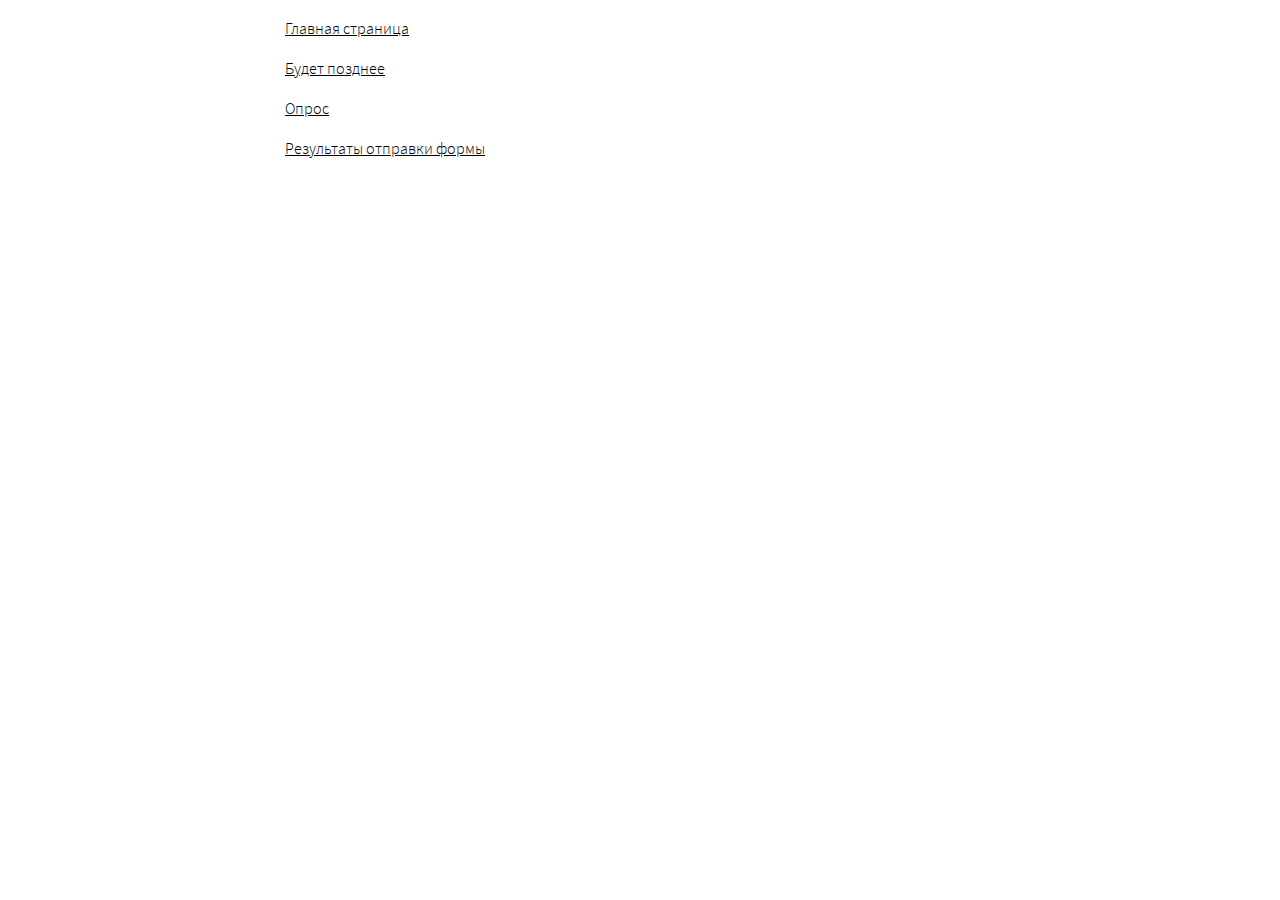
==== commit af605543: "fixes" ====
--- a/index.html
+++ b/index.html
@@ -16,10 +16,12 @@
 
     <body>
 
-        <p><a href="main.html">Главная страница</a></p>
-        <p><a href="soon.html">Будет позднее</a></p>
-        <p><a href="form.html">Опрос</a></p>
-        <p><a href="results.html">Результаты отправки формы</a></p>
+        <div style="max-width:750px; margin:0 auto; padding:0 20px">
+            <p><a href="main.html">Главная страница</a></p>
+            <p><a href="soon.html">Будет позднее</a></p>
+            <p><a href="form.html">Опрос</a></p>
+            <p><a href="results.html">Результаты отправки формы</a></p>
+        </div>
 
         <script>
             var pathTemplate = './';
--- a/css/styles.css
+++ b/css/styles.css
@@ -2,10 +2,14 @@
 *::before,
 *::after {outline:none; box-sizing:border-box}
 
-html {min-width:1160px}
-
-body {min-width:1160px; margin:0; padding:0; font:16px/24px Arial, sans-serif; color:#282828; background:#fff; -webkit-text-size-adjust:100%; -webkit-font-smoothing:antialiased; -moz-osx-font-smoothing:grayscale}
+html {min-width:480px}
+
+body {min-width:480px; margin:0; padding:0; font:16px/24px Arial, sans-serif; color:#282828; background:#fff; -webkit-text-size-adjust:100%; -webkit-font-smoothing:antialiased; -moz-osx-font-smoothing:grayscale}
 .fonts-loaded body {font-family:SourceSans, sans-serif; font-weight:300}
+
+@media screen and (max-width:1159px) {
+    body {font-size:20px; line-height:30px}
+}
 
 .page-form {background:#babcd6}
 
@@ -18,7 +22,11 @@
 
 strong, b {font-weight:600}
 
-.wrapper {width:100%; min-width:1160px; position:relative; overflow:hidden; padding:62px 0 0 0}
+.wrapper {width:100%; min-width:480px; position:relative; overflow:hidden; padding:62px 0 0 0}
+
+@media screen and (max-width:1159px) {
+    .wrapper {padding:69px 0 0 0}
+}
 
 header {position:fixed; left:0; top:0; right:0; height:62px; z-index:99; background:#fff; transition:transform 0.3s, box-shadow 0.3s}
 .header-fixed header {box-shadow:0px 4px 40px rgba(64, 64, 64, 0.15)}
@@ -26,19 +34,41 @@
 .header-inner {max-width:1160px; margin:0 auto}
 .header-inner::after {content:""; display:block; clear:both}
 
+@media screen and (max-width:1159px) {
+    header {height:69px}
+    .header-inner {padding:0 20px}
+}
+
 .page-form header {background:#babcd6}
 
-.header-logo {float:left; margin:13px 0 0 0; width:41px; height:37px; background:url(../images/header-logo.svg) no-repeat}
+.header-logo {float:left; margin:13px 0 0 0; width:41px; height:37px; background:url(../images/header-logo.svg) no-repeat; position:relative}
+.header-logo a {display:block; position:absolute; left:-10px; top:-10px; right:-10px; bottom:-10px}
 .header-tag {float:left; font-weight:normal; font-size:18px; line-height:23px; color:#95669e; margin:19px 0 0 10px}
 
-.page-form .header-logo {margin:18px 0 0 0; width:32px; height:26px; background:url(../images/header-logo-form.svg) no-repeat}
+@media screen and (max-width:1159px) {
+    .header-logo {width:37px; height:34px; background-size:100%; margin:18px 0 0 0; transition:all 0.5s}
+    .header-tag {font-size:20px; line-height:25px; margin:21px 0 0 10px; transition:all 0.5s}
+    .menu-open .header-logo {transform:translateY(-300%)}
+    .menu-open .header-tag {transform:translateY(-300%)}
+}
+
+.page-form .header-logo {margin:13px 0 0 0; background:url(../images/header-logo-form.svg) no-repeat}
 .page-form .header-tag {color:#fff}
+
+@media screen and (max-width:1159px) {
+    .page-form .header-logo {margin:18px 0 0 0; width:30px; height:27px; background:url(../images/header-logo-form-mobile.svg) no-repeat; background-size:auto}
+    .page-form .header-tag {margin-top:18px; font-size:18px; line-height:23px}
+}
 
 .header-menu-link {float:right; margin:23px 0 0 0; transition:all 0.5s}
 .header-menu-link svg {display:block}
 .header-menu-link rect {fill:#95669e; transition:all 0.2s}
 .header-menu-link:hover rect {fill:#9a7fa8}
 
+@media screen and (max-width:1159px) {
+    .header-menu-link svg {width:29px; height:20px}
+}
+
 .page-form .header-menu-link rect {fill:#fff}
 
 .menu-open .header-menu-link {transform:translateY(-300%)}
@@ -48,6 +78,11 @@
 .header-user-link path {fill:#95669e; transition:all 0.2s}
 .header-user-link:hover path {fill:#9a7fa8}
 
+@media screen and (max-width:1159px) {
+    .header-user-link {margin:21px 33px 0 0}
+    .header-user-link svg {width:22px; height:24px}
+}
+
 .page-form .header-user-link path {fill:#fff}
 
 .menu-open .header-user-link {transform:translateY(-300%)}
@@ -57,22 +92,69 @@
 .header-phone-link path {fill:#95669e; transition:all 0.2s}
 .header-phone-link:hover path {fill:#9a7fa8}
 
+@media screen and (max-width:1159px) {
+    .header-phone-link {margin:18px 29px 0 0}
+    .header-phone-link svg {width:30px; height:30px}
+}
+
 .page-form .header-phone-link path {fill:#fff}
 
 .menu-open .header-phone-link {transform:translateY(-300%)}
+
+.header-telegram-link {float:right; margin:22px 20px 0 0; transition:all 0.5s}
+.header-telegram-link svg {display:block}
+.header-telegram-link path {fill:#95669e; transition:all 0.2s}
+.header-telegram-link:hover path {fill:#9a7fa8}
+.header-telegram-link circle {stroke:#95669e; transition:all 0.2s}
+.header-telegram-link:hover circle {stroke:#9a7fa8}
+
+@media screen and (max-width:1159px) {
+    .header-telegram-link {margin:18px 30px 0 0}
+    .header-telegram-link svg {width:30px; height:30px}
+}
+
+.page-form .header-telegram-link path {fill:#fff}
+.page-form .header-telegram-link circle {stroke:#fff}
+
+.menu-open .header-telegram-link {transform:translateY(-300%)}
 
 .nav {position:fixed; z-index:99; right:0; top:0; bottom:0; width:328px; background:#95669d; transform:translateX(100%); transition:transform 0.5s}
 .menu-open .nav {transform:none}
 
+@media screen and (max-width:1159px) {
+    .nav {width:100%}
+}
+
 .nav-header {height:62px; padding:0 20px 0 0; position:relative}
+
+@media screen and (max-width:1159px) {
+    .nav-header {height:69px; padding:0 20px}
+}
+
+.nav-header-logo {display:none}
+.nav-header-tag {display:none}
+
+@media screen and (max-width:1159px) {
+    .nav-header-logo {float:left; display:block; width:30px; height:27px; background:url(../images/header-logo-form-mobile.svg) no-repeat; margin:18px 0 0 0}
+    .nav-header-tag {float:left; display:block; font-size:18px; line-height:23px; color:#fff; font-weight:normal; margin:18px 0 0 10px}
+}
 
 .nav-header-menu-link {float:right; margin:22px 0 0 0}
 .nav-header-menu-link svg {display:block}
 .nav-header-menu-link rect {fill:#fff}
 
+@media screen and (max-width:1159px) {
+    .nav-header-menu-link svg {width:29px; height:20px}
+}
+
 .nav-header-user-link {float:right; margin:22px 20px 0 0}
 .nav-header-user-link svg {display:block}
 .nav-header-user-link path {fill:#fff}
+
+@media screen and (max-width:1159px) {
+    .nav-header-user-link {margin:21px 33px 0 0}
+    .nav-header-user-link svg {width:22px; height:24px}
+}
 
 .nav-container {position:absolute; left:0; top:62px; right:0; bottom:0; overflow:auto}
 .nav-list {font-size:16px; line-height:30px; font-weight:normal; padding:0 0 0 84px; min-height:calc(100vh - 305px)}
@@ -84,6 +166,13 @@
 .nav-list ul li a span {position:relative}
 .nav-list ul li a span::after {content:""; display:block; position:absolute; left:0; bottom:0; right:0; height:1px; background:#fff; transform:scale(0, 1); transform-origin:right center; transition:transform 0.2s cubic-bezier(.455, .03, .515, .955)}
 .nav-list ul li a:hover span::after {transform:scale(1, 1); transform-origin:left center}
+
+@media screen and (max-width:1159px) {
+    .nav-container {top:69px}
+    .nav-list {font-size:26px; line-height:44px; padding:0 0 0 114px; min-height:calc(100vh - 397px)}
+    .nav-list ul li {margin:18px 0 0 0}
+    .nav-list ul li:first-child {margin:0}
+}
 
 .nav-contacts {margin:20px 0 0 0; background:#896090; color:#fff; padding:0 0 28px 85px}
 .nav-contacts-item {padding:23px 0 3px 0; position:relative}
@@ -97,9 +186,23 @@
 .nav-contacts-value a:hover::after {transform:scale(1, 1); transform-origin:left center}
 .nav-contacts-date {font-weight:normal; font-size:16px; line-height:20px; padding:31px 0 0 0; margin:0 0 0 -49px}
 
+@media screen and (max-width:1159px) {
+    .nav-contacts {margin:40px 0 0 0; padding:46px 0 47px 114px}
+    .nav-contacts-item {padding:15px 0 0 0}
+    .nav-contacts-item-name {font-size:20px; line-height:25px; left:-54px}
+    .nav-contacts-rows {font-size:20px; line-height:30px}
+    .nav-contacts-label {padding:3px 30px 0 0}
+    .nav-contacts-value {padding:3px 0 0 0}
+    .nav-contacts-date {font-size:26px; line-height:33px; padding:36px 0 0 0; margin:0 0 0 -94px}
+}
+
 .nav-tag {position:absolute; left:30px; top:65px; color:#fff; font-weight:normal; font-size:24px; line-height:30px; letter-spacing:0.03em; text-transform:uppercase; transform:translateX(-100%) rotate(-90deg); transform-origin:right top}
 
-.welcome {height:579px; background:url(../images/welcome.jpg) no-repeat center; background-size:cover; padding:49px 0 0 0; text-align:center}
+@media screen and (max-width:1159px) {
+    .nav-tag {top:79px; font-size:36px; line-height:45px}
+}
+
+.welcome {height:579px; background:url(../images/welcome.jpg) no-repeat center; background-size:cover; padding:49px 0 0 0; text-align:center; position:relative}
 .welcome-logo {width:363px; height:334px; background:url(../images/welcome-logo.svg) no-repeat; margin:0 auto; padding:93px 0 0 0}
 .welcome-logo-tag {width:251px; height:149px; background:url(../images/welcome-logo-tag.png) no-repeat; margin:0 auto}
 .welcome-tag span {display:inline-block; vertical-align:top; background:#fff; height:42px; padding:0 15px; color:rgba(0, 0, 0, 0.5); font-weight:normal; font-size:22px; line-height:40px; border:1px solid #ededed; box-shadow:10px 10px 40px rgba(210, 210, 210, 0.25); border-radius:4px}
@@ -108,7 +211,14 @@
 .welcome-days a {color:rgba(57, 57, 57, 0.5); text-decoration:none}
 .welcome-days a::after {content:""; display:inline-block; vertical-align:baseline; width:10px; height:11px; background:url(../images/welcome-calendar.svg) no-repeat; margin:0 0 0 5px}
 
-.location {padding:122px 0; position:relative; overflow:hidden; min-height:772px}
+@media screen and (max-width:1159px) {
+    .welcome {height:750px; padding:81px 0 0 0}
+    .welcome-tag {padding:50px 0 0 0}
+    .welcome-days {font-size:20px; line-height:25px}
+    .welcome-days a::after {width:22px; height:24px; background-size:100%; margin:0 0 -4px 11px}
+}
+
+.location {padding:122px 0; position:relative; overflow:hidden}
 .location-content {position:relative; z-index:1}
 .location-container {max-width:1160px; margin:0 auto}
 .location-inner {float:left; width:373px}
@@ -142,14 +252,61 @@
 .location-routes-enable .location-routes a::before {content:""; display:inline-block; vertical-align:middle; width:29px; height:8px; background:url(../images/location-routes.svg) no-repeat; margin:-4px 26px 0 0; transform:scale(-1, 1)}
 .location-routes-enable .location-routes a::after {display:none}
 
+@media screen and (max-width:1159px) {
+    .location {padding:0}
+    .location-inner {float:none; width:auto}
+    .location-wrap {background:url(../images/location-bg-mobile.png) repeat-y; background-size:100% auto; border-radius:0; box-shadow:none}
+    .location-gallery .slick-dots {margin:30px 0 0 0; padding:0; list-style:none; text-align:center; font-size:0; line-height:0; letter-spacing:-1px}
+    .location-gallery .slick-dots li {margin:0 0 0 27px; padding:0; display:inline-block; vertical-align:top; position:relative}
+    .location-gallery .slick-dots li::before {display:none}
+    .location-gallery .slick-dots li:first-child {margin:0}
+    .location-gallery .slick-dots li button {display:block; position:relative; width:17px; height:17px; border-radius:50%; border:3px solid #95669e; background:transparent; margin:0; padding:0; outline:none; -webkit-appearance:none; cursor:pointer; font-size:0; line-height:0; text-indent:100px}
+    .location-gallery .slick-dots li.slick-active button {background:#95669e}
+    .location-text {padding:40px 20px 0 20px}
+    .location-title {font-weight:normal; font-size:22px; line-height:31px; color:#2f2f2f; text-transform:uppercase; letter-spacing:0.03em}
+    .location-address {margin:8px 0 0 0; padding:0 0 0 30px; font-size:18px; line-height:27px; background-size:15px 20px}
+    .location-phone {padding:0 0 0 30px; font-size:18px; line-height:27px; background-size:18px 19px}
+    .location-descr {margin:13px 0 0 0}
+    .location-coords {margin:15px 0 0 0; font-size:18px; line-height:27px}
+    .location-coords span::after {width:20px; height:24px; background-size:100%}
+    .location-routes {margin:13px 0 0 0; font-size:19px; line-height:28px}
+    .location-routes a::after {margin:-4px 0 0 10px}
+    .location-routes a span {border-bottom:1px dashed #b0b0b0}
+    .location-routes a:hover span {border-bottom-color:transparent}
+}
+
 .location-map {position:absolute; left:0; top:0; right:0; bottom:0}
+
+.location-map-ctrl {display:none}
+
+@media screen and (max-width:1159px) {
+    .location-map {position:relative; left:auto; top:auto; right:auto; bottom:auto; height:812px}
+
+    .location-map-ctrl {display:block; position:absolute; left:50%; top:76px; width:341px; margin:0 0 0 -170px; background:#ac97b7; color:#fff; text-decoration:none; text-align:center; border-radius:4px; padding:17px 40px 18px 40px}
+    .location-map-ctrl-title {font-weight:600; font-size:20px; line-height:24px}
+    .location-map-ctrl-text {font-weight:normal; font-size:16px; line-height:19px; margin:6px 0 0 0}
+    .location-map-ctrl span:nth-child(2) {display:none}
+    .location-map-ctrl.active span:nth-child(1) {display:none}
+    .location-map-ctrl.active span:nth-child(2) {display:inline}
+}
 
 .section-title {text-align:center; text-transform:uppercase; font-size:54px; line-height:68px; color:#95669e; letter-spacing:0.03em}
 .section-subtitle {text-align:center; margin:5px 0 0 0; font-size:20px; line-height:25px; color:rgba(0, 0, 0, 0.8)}
+
+@media screen and (max-width:1159px) {
+    .section-title {font-size:44px; line-height:55px}
+    .section-subtitle {margin:8px 0 0 0}
+}
 
 .aperitive-checkin {background:#d6d8d8 url(../images/aperitive-checkin.png) repeat-y center; position:relative; padding:0 0 89px 0}
 .aperitive-checkin::before {content:""; display:block; position:absolute; left:0; top:0; right:50%; bottom:0; background:#d8dada; margin-right:720px}
 .aperitive-checkin::after {content:""; display:block; position:absolute; left:0; bottom:0; width:610px; height:548px; background:url(../images/aperitive-checkin-flower.png) no-repeat}
+
+@media screen and (max-width:1159px) {
+    .aperitive-checkin {background:url(../images/location-bg-mobile.png) repeat-y; background-size:100% auto; padding:0 0 124px 0}
+    .aperitive-checkin::before {display:none}
+    .aperitive-checkin::after {width:326px; height:453px; background:url(../images/aperitive-checkin-flower-mobile.png) no-repeat}
+}
 
 .aperitive {padding:132px 0 0 0; position:relative; z-index:1}
 .aperitive-video {width:767px; height:457px; margin:45px auto 0 auto; position:relative; box-shadow:0 0 40px rgba(0, 0, 0, 0.16); border-radius:4px}
@@ -162,6 +319,12 @@
 .aperitive-video.start .aperitive-video-player {display:block}
 .aperitive-video-player video {position:absolute; left:0; top:0; width:100%; height:100%; border-radius:4px; background:#000}
 
+@media screen and (max-width:1159px) {
+    .aperitive {padding:111px 0 0 0; margin:0 -20px}
+    .aperitive-video {width:480px; height:290px; margin:35px auto 0 auto}
+    .aperitive-video-link::after {width:60px; height:60px; margin:-30px 0 0 -30px; background-size:100%}
+}
+
 .checkin {padding:162px 0 0 0; text-align:center; position:relative; z-index:1}
 .checkin-text {margin:45px 0 0 0; font-size:30px; line-height:38px; color:#4f4f4f}
 .checkin-btn {margin:24px 0 0 0}
@@ -169,6 +332,12 @@
 .checkin-btn a:hover {background:#9a7fa8}
 .checkin-btn a:active {background:#c2afcc}
 .checkin-btn a::after {content:""; display:inline-block; vertical-align:middle; width:27px; height:10px; background:url(../images/checkin-btn.svg) no-repeat; margin:-6px 0 0 9px}
+
+@media screen and (max-width:1159px) {
+    .checkin {padding:78px 0 0 0}
+    .checkin-text {margin:39px 0 0 0; font-size:22px; line-height:28px}
+    .checkin-btn {margin:22px 0 0 0}
+}
 
 .when {padding:133px 0 150px 0; background:url(../images/when.jpg) no-repeat center; background-size:cover; position:relative; z-index:2}
 .when-container {max-width:766px; margin:0 auto}
@@ -186,11 +355,31 @@
 .when-item-title span {font-weight:normal}
 .when-item-text {margin:4px 0 0 0}
 
+@media screen and (max-width:1159px) {
+    .when {padding:80px 0 66px 0}
+    .when-container {padding:0 20px}
+    .when-list {margin:35px 0 0 0}
+    .when-item {padding:18px 20px 22px 20px}
+    .when-item-where {margin:9px 0 0 0}
+    .when-item-where-link {font-size:19px; line-height:28px}
+    .when-item-content {width:100%; padding:10px 0 0 0}
+}
+
 .plans {position:relative; background:#d5d7d7 url(../images/plans.png) repeat-y center; position:relative; padding:0 0 210px 0}
 .plans::before {content:""; display:block; position:absolute; left:0; top:0; right:50%; bottom:0; background:#eff0f0; margin-right:720px}
 .plans::after {content:""; display:block; position:absolute; left:0; top:393px; width:449px; height:694px; background:url(../images/plans-flower.png) no-repeat}
 
+@media screen and (max-width:1159px) {
+    .plans {background:url(../images/location-bg-mobile.png) repeat-y; background-size:100% auto; padding:0 0 70px 0}
+    .plans::before {display:none}
+    .plans::after {display:none}
+}
+
 .scheme {position:relative; z-index:1; padding:133px 0 0 0}
+
+@media screen and (max-width:1159px) {
+    .scheme {padding:82px 0 0 0}
+}
 
 .scheme-container {max-width:918px; margin:38px auto 0 auto; padding:0 12px 0 0}
 .scheme-container::after {content:""; display:block; clear:both}
@@ -215,13 +404,28 @@
 .scheme-content-point-popup-number::before {content:""; display:block; position:absolute; left:50%; bottom:-12px; width:0; height:0; border-top:12px solid #95669e; border-left:8px solid transparent; border-right:8px solid transparent; margin-left:-8px}
 .scheme-content-point-popup-title {padding:0 14px; font-weight:normal; font-size:18px; line-height:52px; color:#292929}
 
+@media screen and (max-width:1159px) {
+    .scheme-container {margin:0; padding:0 20px}
+    .scheme-list {display:none}
+    .scheme-content {float:none; width:auto; position:relative; overflow:auto}
+    .scheme-content-map {width:531px; padding:0 0 20px 0; margin:43px 0 0 0}
+}
+
 .programs {position:relative; z-index:1; padding:133px 0 0 0}
 .programs-menu {margin:34px 0 0 0; text-align:center}
 .programs-menu ul {display:inline-block; vertical-align:top; margin:0; padding:0; list-style:none}
 .programs-menu ul li {float:left; margin:0 0 0 20px; padding:0}
+.programs-menu ul li:first-child {margin:0}
 .programs-menu ul li a {display:block; width:255px; height:40px; border:1px solid #ac97b7; border-radius:2px; text-align:center; text-decoration:none; color:#000; font-size:18px; line-height:38px; transition:all 0.2s}
 .programs-menu ul li a:hover {background:rgba(172, 151, 183, 0.15)}
 .programs-menu ul li.active a {background:#ac97b7; color:#fff}
+
+@media screen and (max-width:1159px) {
+    .programs {padding:118px 0 0 0}
+    .programs-menu ul li {margin:0 0 0 10px}
+    .programs-menu ul li:first-child {margin:0}
+    .programs-menu ul li a {width:203px}
+}
 
 .programs-tabs {position:relative; margin:60px auto 0 auto; max-width:768px}
 .programs-tab {position:absolute; left:-9999px; top:-9999px; width:100%; opacity:0; transition:opacity 0.5s}
@@ -243,6 +447,21 @@
 .programs-item-location-inner.open .programs-item-location-link::after {display:block}
 .programs-item-location-inner:hover .programs-item-location-link {border-bottom-color:transparent}
 
+@media screen and (max-width:1159px) {
+    .programs-tabs {margin:34px auto 0 auto; max-width:440px}
+    .programs-item {display:block}
+    .programs-item:nth-child(even) {direction:ltr}
+    .programs-item-photo {display:block; width:auto}
+    .programs-item-photo img {width:100%}
+    .programs-item-content {display:block; padding:20px 0 0 0}
+    .programs-item:nth-child(even) .programs-item-content {padding:20px 0 0 0}
+    .programs-item-title {font-size:22px; line-height:28px}
+    .programs-item-text {margin:4px 0 0 0}
+    .programs-item-location {margin:12px 0 0 0; text-align:right}
+    .programs-item-location-inner {text-align:left}
+    .programs-item-location-link {font-size:19px; line-height:28px}
+}
+
 .location-window {display:none; position:absolute; left:0; bottom:100%; margin-bottom:13px; width:451px; background:#fff; border:1px solid #d0d0d0; box-shadow:4px 4px 40px rgba(95, 95, 95, 0.13); padding:0 20px 24px 20px}
 .programs-item-location-inner.open .location-window {display:block}
 .when-item-where .location-window {left:auto; right:-20px}
@@ -256,9 +475,18 @@
 .location-window-btn a:hover {background:#9a7fa8}
 .location-window-btn a:active {background:#c2afcc}
 
+@media screen and (max-width:1159px) {
+    .location-window {left:auto; right:-20px}
+}
+
 .menu {position:relative; background:url(../images/menu.jpg) no-repeat center; background-size:cover; padding:133px 0 178px 0}
 .menu::before {content:""; display:block; position:absolute; right:0; top:-342px; width:454px; height:641px; background:url(../images/menu-flower.png) no-repeat; pointer-events:none}
 .menu-inner {position:relative; max-width:570px; margin:0 auto}
+
+@media screen and (max-width:1159px) {
+    .menu {padding:80px 20px 86px 20px}
+    .menu::before {display:none}
+}
 
 .menu-menu {margin:34px -10px 0 -10px; text-align:center}
 .menu-menu::after {content:""; display:block; clear:both}
@@ -268,9 +496,18 @@
 .menu-menu ul li a:hover {background:rgba(172, 151, 183, 0.15)}
 .menu-menu ul li.active a {background:#ac97b7; color:#fff}
 
+@media screen and (max-width:1159px) {
+    .menu-menu {margin:28px auto 0 auto; width:327px}
+    .menu-menu ul li {padding:0 5px}
+}
+
 .menu-tabs {position:relative; margin:48px 0 0 0}
 .menu-tab {position:absolute; left:-9999px; top:-9999px; width:100%; opacity:0; transition:opacity 0.5s}
 .menu-tab.active {position:relative; left:auto; top:auto; opacity:1}
+
+@media screen and (max-width:1159px) {
+    .menu-tabs {margin:40px 0 0 0}
+}
 
 .menu-group {margin:41px 0 0 0}
 .menu-group:first-child {margin:0}
@@ -281,6 +518,14 @@
 .menu-group-item {margin:17px 0 0 0}
 .menu-group-item-title {font-weight:normal; font-size:18px; line-height:27px; letter-spacing:0.03em; color:#000; text-transform:uppercase}
 .menu-group-item-text {font-size:15px; font-style:italic; line-height:22px; color:#565656}
+
+@media screen and (max-width:1159px) {
+    .menu-group {margin:33px 0 0 0}
+    .menu-group:first-child {margin:0}
+    .menu-group-title-text {font-size:28px; line-height:35px}
+    .menu-group-item-title {font-size:20px; line-height:30px}
+    .menu-group-item-text {font-size:18px; line-height:27px; color:#2b2b2b}
+}
 
 .peoples {background:#d5d7d7 url(../images/peoples.png) repeat-y center; position:relative}
 .peoples::before {content:""; display:block; position:absolute; left:0; top:0; right:50%; bottom:0; background:#dbdcdd; margin-right:720px}
@@ -295,6 +540,14 @@
 .poll-btn a:hover {background:#9a7fa8}
 .poll-btn a:active {background:#c2afcc}
 .poll-btn a::after {content:""; display:inline-block; vertical-align:middle; width:27px; height:10px; background:url(../images/checkin-btn.svg) no-repeat; margin:-6px 0 0 9px}
+
+@media screen and (max-width:1159px) {
+    .poll {position:relative; padding:90px 0 0 0; text-align:center}
+    .poll::before {display:none}
+    .poll::after {display:none}
+    .poll-text {font-size:20px; line-height:30px}
+    .poll-btn {padding:20px 0 0 0}
+}
 
 .places {position:relative; padding:150px 0 140px 0}
 .places::before {content:""; display:block; position:absolute; left:0; bottom:0; width:486px; height:794px; background:url(../images/places-flower.png) no-repeat; pointer-events:none}
@@ -330,15 +583,23 @@
 .places-scheme-table-place.hover {opacity:1}
 .places-scheme-table-place::after {content:""; display:block; position:absolute; width:12px; height:12px; background:#95669e; border-radius:50%; left:50%; top:50%; margin:-6px 0 0 -6px}
 
+@media screen and (max-width:1159px) {
+    .places {padding:100px 0 74px 0}
+    .places::before {display:none}
+    .places-scheme-wrap {margin:40px 20px 0 20px; position:relative; overflow:auto}
+    .places-scheme {margin:0; padding:0 0 20px 0}
+}
+
 .guests {background:#e4e1ec url(../images/guests.jpg) no-repeat center bottom; background-size:100% auto; padding:150px 0 124px 0}
 .guests-inner {max-width:1160px; margin:0 auto}
 .guests-list {margin:17px -10px 0 -10px; font-size:0; line-height:0; letter-spacing:-1px}
-.guests-list-more {margin:0 -10px; display:none}
 .guests-item {display:inline-block; vertical-align:top; width:25%; padding:33px 10px 0 10px}
+.guests-item+.guests-item+.guests-item+.guests-item+.guests-item+.guests-item+.guests-item+.guests-item+.guests-item {display:none}
+.guests.open .guests-item+.guests-item+.guests-item+.guests-item+.guests-item+.guests-item+.guests-item+.guests-item+.guests-item {display:inline-block}
 .guests-item-photo img {display:block; width:100%; border-radius:4px}
 .guests-item-title {font-weight:normal; font-size:24px; line-height:30px; color:#1f1f1f; letter-spacing:0; padding:20px 0 0 0}
 .guests-item-post {margin:4px 0 0 0; font-size:16px; line-height:24px; letter-spacing:0; color:#575757}
-.guests-more-link {text-align:center; margin:78px 0 0 0}
+.guests-more-link {display:none; text-align:center; margin:78px 0 0 0}
 .guests-more-link a {display:inline-block; vertical-align:top; height:58px; width:269px; text-align:center; background:#ac97b7; font-weight:normal; font-size:20px; line-height:58px; border-radius:4px; text-decoration:none; color:#fff}
 .guests-more-link a:hover {background:#9a7fa8}
 .guests-more-link a:active {background:#c2afcc}
@@ -348,11 +609,26 @@
 .guests.open .guests-more-link a span:nth-child(2) {display:inline}
 .guests.open .guests-more-link a::after {transform:rotate(180deg)}
 
+@media screen and (max-width:1159px) {
+    .guests {padding:80px 20px 132px 20px}
+    .guests-item {width:50%}
+    .guests-item-title {font-size:22px; line-height:28px}
+    .guests-item-post {margin:0; font-size:20px; line-height:30px}
+    .guests-more-link {margin:57px 0 0 0}
+    .guests-more-link a {width:341px}
+}
+
 .recommend {position:relative; background:#d6d7d8 url(../images/recommend.png) repeat-y center; position:relative; padding:0 0 170px 0}
 .recommend::before {content:""; display:block; position:absolute; left:0; top:0; right:50%; bottom:0; background:#fdfdfd; margin-right:720px}
 .recommend-inner {position:relative}
 .recommend-inner::before {content:""; display:block; position:absolute; left:0; top:-580px; width:530px; height:1332px; background:url(../images/recommend-flower-left.png) no-repeat; pointer-events:none}
 .recommend-inner::after {content:""; display:block; position:absolute; right:0; top:-451px; width:666px; height:1434px; background:url(../images/recommend-flower-right.png) no-repeat; pointer-events:none}
+
+@media screen and (max-width:1159px) {
+    .recommend {padding:0}
+    .recommend-inner::before {display:none}
+    .recommend-inner::after {display:none}
+}
 
 .wishes {padding:146px 0 0 0; position:relative; z-index:1}
 .wishes-list {margin:91px auto 0 auto; text-align:center; max-width:765px}
@@ -367,6 +643,19 @@
 .wishes-list-item:nth-child(5) {border-top:1px solid rgba(196, 196, 196, 0.5); width:100%; padding-top:31px}
 .wishes-list-item:nth-child(6) {border-top:1px solid rgba(196, 196, 196, 0.5); width:100%; padding-top:31px}
 .wishes-list-item-info {margin:13px auto 0 auto; color:#424242; max-width:334px}
+
+@media screen and (max-width:1159px) {
+    .wishes {padding:80px 0 0 0}
+    .wishes-list {margin:64px 20px 0 20px}
+    .wishes-list-item {padding:0 0 25px 0}
+    .wishes-list-item-icon {height:103px; line-height:103px}
+    .wishes-list-item-text {padding:0}
+    .wishes-list-item:nth-child(3) {padding-top:0}
+    .wishes-list-item:nth-child(4) {padding-top:0}
+    .wishes-list-item:nth-child(5) {padding-top:0}
+    .wishes-list-item:nth-child(6) {padding-top:0}
+    .wishes-list-item-info {margin:0; max-width:none}
+}
 
 .wishes-colors {width:1162px; margin:11px auto 0 auto}
 .wishes-colors::after {content:""; display:block; clear:both}
@@ -387,6 +676,25 @@
 .wishes-clothes-item:nth-child(5) {left:394px; top:161px; height:124px; width:79px}
 .wishes-clothes-item:nth-child(6) {left:493px; top:161px; height:124px; width:79px}
 
+@media screen and (max-width:1159px) {
+    .wishes-colors {width:440px; margin:11px auto 0 auto}
+    .wishes-colors-list {float:none; width:440px}
+    .wishes-colors-item {width:136px}
+    .wishes-colors-item:nth-child(3) {left:151px}
+    .wishes-colors-item:nth-child(4) {left:302px}
+    .wishes-colors-item:nth-child(5) {left:302px; width:61px}
+    .wishes-colors-item:nth-child(6) {left:378px; width:61px}
+    .wishes-clothes {float:none; width:auto; height:auto; margin:30px 0 0 -20px}
+    .wishes-clothes::after {content:""; display:block; clear:both}
+    .wishes-clothes-item {float:left; position:relative; width:210px; height:155px; margin:20px 0 0 20px}
+    .wishes-clothes-item:nth-child(1) {left:auto; top:auto; height:155px}
+    .wishes-clothes-item:nth-child(2) {left:auto; top:auto; height:155px}
+    .wishes-clothes-item:nth-child(3) {left:auto; top:auto; height:155px}
+    .wishes-clothes-item:nth-child(4) {left:auto; top:auto; height:155px}
+    .wishes-clothes-item:nth-child(5) {left:auto; top:auto; height:155px; width:210px}
+    .wishes-clothes-item:nth-child(6) {left:auto; top:auto; height:155px; width:210px}
+}
+
 .team {padding:183px 0 0 0; max-width:865px; margin:0 auto}
 .team-list {margin:50px -10px 0 -10px; font-size:0; line-height:0; letter-spacing:-1px; position:relative; white-space:nowrap; overflow:hidden}
 .team-list.slick-initialized {overflow:visible}
@@ -400,6 +708,19 @@
 .team-list .slick-next {right:-12px; background-image:url(../images/team-next.svg); background-position:17px 13px}
 .team-list .slick-prev:hover,
 .team-list .slick-next:hover {background-color:#9a7fa8}
+
+@media screen and (max-width:1159px) {
+    .team {padding:90px 20px 103px 20px}
+    .team-list {margin:63px -10px 0 -10px; font-size:0; line-height:0; letter-spacing:-1px; position:relative; white-space:nowrap; overflow:hidden}
+    .team-item-name {font-size:22px; line-height:28px}
+    .team-item-post {margin:0; font-size:20px; line-height:30px}
+    .team-list .slick-dots {margin:37px 0 0 0; padding:0; list-style:none; text-align:center; font-size:0; line-height:0; letter-spacing:-1px}
+    .team-list .slick-dots li {margin:0 0 0 27px; padding:0; display:inline-block; vertical-align:top; position:relative}
+    .team-list .slick-dots li::before {display:none}
+    .team-list .slick-dots li:first-child {margin:0}
+    .team-list .slick-dots li button {display:block; position:relative; width:17px; height:17px; border-radius:50%; border:3px solid #95669e; background:transparent; margin:0; padding:0; outline:none; -webkit-appearance:none; cursor:pointer; font-size:0; line-height:0; text-indent:100px}
+    .team-list .slick-dots li.slick-active button {background:#95669e}
+}
 
 .contacts {background:url(../images/contacts.jpg) no-repeat center; background-size:cover; padding:150px 0 148px 0; position:relative}
 .contacts::before {content:""; display:block; position:absolute; left:0; bottom:0; width:415px; height:432px; background:url(../images/contacts-flower.png) no-repeat}
@@ -420,8 +741,28 @@
 .contacts-item-value a::after {content:""; display:block; position:absolute; left:0; bottom:0; right:0; height:1px; background:#95669e; transform:scale(0, 1); transform-origin:right center; transition:transform 0.2s cubic-bezier(.455, .03, .515, .955)}
 .contacts-item-value a:hover::after {transform:scale(1, 1); transform-origin:left center}
 
+@media screen and (max-width:1159px) {
+    .contacts {padding:80px 20px 79px 20px}
+    .contacts::before {display:none}
+    .contacts-header {float:none; margin:0}
+    .contacts-header .section-title {text-align:center}
+    .contacts-header .section-subtitle {text-align:center}
+    .contacts-content {float:none; width:auto; margin:50px 0 0 0}
+    .contacts-item {margin:0; float:left; width:50%; padding:0 20px}
+    .contacts-item-title {font-size:22px; line-height:28px}
+    .contacts-item-rows {display:block; margin:17px 0 0 0}
+    .contacts-item-row {display:block; margin:14px 0 0 0}
+    .contacts-item-label {display:block; padding:0}
+    .contacts-item-value {display:block; padding:0}
+}
+
 .bottom {position:relative; background:url(../images/profile.jpg) no-repeat center; background-size:cover}
 .bottom::before {content:""; display:block; position:absolute; right:0; top:-464px; width:513px; height:1024px; background:url(../images/profile-flower.png) no-repeat; pointer-events:none}
+
+@media screen and (max-width:1159px) {
+    .bottom {background-image:url(../images/profile-mobile.jpg)}
+    .bottom::before {display:none}
+}
 
 .profile {padding:150px 0 139px 0}
 .profile-inner {margin:59px auto 0 auto; max-width:704px; position:relative}
@@ -438,6 +779,19 @@
 .profile-item-value a::after {content:""; display:block; position:absolute; left:0; bottom:0; right:0; height:1px; background:#95669e; transform:scale(0, 1); transform-origin:right center; transition:transform 0.2s cubic-bezier(.455, .03, .515, .955)}
 .profile-item-value a:hover::after {transform:scale(1, 1); transform-origin:left center}
 
+@media screen and (max-width:1159px) {
+    .profile {padding:80px 0 72px 0}
+    .profile-inner {margin:50px 20px 0 20px; max-width:none; position:relative}
+    .profile-inner::before {display:none}
+    .profile-item {float:left; width:50%; padding:0 20px}
+    .profile-item+.profile-item {float:left}
+    .profile-item-name {font-size:22px; line-height:28px}
+    .profile-item-rows {display:block; margin:17px 0 0 0}
+    .profile-item-row {display:block; margin:14px 0 0 0}
+    .profile-item-label {display:block; padding:0}
+    .profile-item-value {display:block; padding:0}
+}
+
 .footer {background:rgba(255, 255, 255, 0.41); padding:44px 0 40px 0; text-align:center}
 .footer-menu {max-width:1022px; margin:0 auto; font-size:0; line-height:0; letter-spacing:-1px}
 .footer-menu a {vertical-align:top; margin:0 10px; white-space:nowrap; font-size:16px; line-height:35px; color:#000; text-decoration:none; letter-spacing:0; position:relative; transition:all 0.2s}
@@ -445,29 +799,79 @@
 .footer-menu a::after {content:""; display:block; position:absolute; left:0; bottom:0; right:0; height:1px; background:#95669e; transform:scale(0, 1); transform-origin:right center; transition:transform 0.2s cubic-bezier(.455, .03, .515, .955)}
 .footer-menu a:hover::after {transform:scale(1, 1); transform-origin:left center}
 
+@media screen and (max-width:1159px) {
+    .footer {background:rgba(255, 255, 255, 0.67); padding:58px 20px 62px 20px}
+    .footer-menu {margin:0 -10px}
+    .footer-menu a {font-size:18px; line-height:40px}
+}
+
 .page-form .footer {background:rgba(255, 255, 255, 0.56)}
+
+@media screen and (max-width:1159px) {
+    .page-form .footer {background:rgba(255, 255, 255, 0.6)}
+}
 
 .footer-logo {width:202px; height:21px; background:url(../images/footer-logo.svg) no-repeat; margin:32px auto 0 auto}
 .footer-date {text-align:center; font-size:18px; font-weight:normal; line-height:23px; color:#313131; padding:8px 0 0 0}
 
-.confirm-link {display:block; position:fixed; right:0; top:50%; width:190px; height:93px; z-index:90; margin:-46px 0 0 0; background:#95669e; box-shadow:2px 2px 20px rgba(82, 82, 82, 0.47); border-radius:2px; text-align:center; font-weight:normal; font-size:18px; line-height:22px; text-decoration:none; color:#fff; padding:37px 20px 0 20px; transition:all 0.2s}
+@media screen and (max-width:1159px) {
+    .footer-logo {margin:64px auto 0 auto}
+}
+
+.confirm-link {display:block; position:absolute; right:0; top:50%; width:190px; height:93px; z-index:90; margin:-46px 0 0 0; background:#ac97b7; box-shadow:2px 2px 20px rgba(82, 82, 82, 0.47); border-radius:2px; text-align:center; font-weight:normal; font-size:18px; line-height:22px; text-decoration:none; color:#fff; padding:37px 20px 0 20px; transition:all 0.2s}
 .confirm-link:hover {background:#9a7fa8}
 .confirm-link::before {content:""; display:block; position:absolute; left:50%; top:12px; width:24px; height:24px; margin:0 0 0 -12px; background:url(../images/confirm-link.svg) no-repeat}
 .confirm-link::after {content:""; display:block; position:absolute; left:5px; top:5px; right:5px; bottom:5px; border:1px solid rgba(255, 255, 255, 0.5); border-radius:2px}
 
-.up-link {display:block; opacity:0; visibility:hidden; position:fixed; z-index:90; right:147px; bottom:30px; width:45px; height:45px; background:#95669e url(../images/up-link.svg) no-repeat center; box-shadow:2px 2px 20px rgba(82, 82, 82, 0.21); border-radius:2px; transition:opacity 0.2s}
+.confirm-link-scroll {display:block; opacity:0; visibility:hidden; position:fixed; z-index:90; right:202px; bottom:30px; width:281px; height:44px; font-size:20px; line-height:42px; background:#ac97b7; box-shadow:2px 2px 20px rgba(82, 82, 82, 0.47); border-radius:2px; font-weight:normal; text-decoration:none; color:#fff; text-align:center; transition:opacity 0.2s, background-color 0.2s}
+.confirm-link-scroll.visible {opacity:1; visibility:visible}
+.confirm-link-scroll:hover {background:#9a7fa8}
+.confirm-link-scroll::before {content:""; display:inline-block; vertical-align:top; width:24px; height:24px; margin:10px 10px 0 0; background:url(../images/confirm-link.svg) no-repeat}
+
+@media screen and (max-width:1159px) {
+    .confirm-link {right:50%; top:auto; bottom:20px; width:281px; height:44px; margin:0 -140px 0 0; padding:0; font-size:20px; line-height:42px; text-align:center}
+    .confirm-link::before {display:inline-block; vertical-align:top; position:relative; left:auto; top:auto; margin:10px 10px 0 0}
+    .confirm-link::after {display:none}
+
+    .confirm-link-scroll {right:74px; bottom:20px}
+}
+
+.up-link {display:block; opacity:0; visibility:hidden; position:fixed; z-index:90; right:147px; bottom:30px; width:45px; height:45px; background:#ac97b7 url(../images/up-link.svg) no-repeat center; box-shadow:2px 2px 20px rgba(82, 82, 82, 0.21); border-radius:2px; transition:opacity 0.2s, background-color 0.2s}
 .up-link.visible {opacity:1; visibility:visible}
 .up-link:hover {background-color:#9a7fa8}
 
-.page-form-header {margin:30px auto 0 auto; width:181px; height:164px; background:url(../images/page-form-header.png) no-repeat}
+@media screen and (max-width:1159px) {
+    .up-link {bottom:20px; right:20px; width:44px; height:44px}
+}
+
+.page-form-header {margin:30px auto 0 auto; width:181px; height:164px; background:url(../images/page-form-header.png) no-repeat; position:relative}
+.page-form-header a {display:block; position:absolute; left:0; top:0; right:0; bottom:0}
+
+@media screen and (max-width:1159px) {
+    .page-form-header {margin:19px auto 0 auto; width:154px; height:139px; background:url(../images/page-form-header-mobile.png) no-repeat}
+}
 
 .page-form-title {text-align:center; color:#fff; font-weight:normal; font-size:34px; line-height:51px; padding:50px 0 0 0}
+
+@media screen and (max-width:1159px) {
+    .page-form-title {padding:34px 0 0 0; font-size:28px; line-height:42px}
+}
 
 .page-form-container {margin:30px auto 140px auto; width:694px}
 .page-form-container form {margin:0; padding:0}
 
+@media screen and (max-width:1159px) {
+    .page-form-container {margin:9px auto 84px auto; width:440px}
+}
+
 .fieldset {margin:20px 0; background:#fff; border-radius:4px; padding:12px 62px 58px 62px; position:relative}
 .fieldset-title {margin:40px 0 0 0; font-weight:normal; font-size:20px; line-height:30px; color:#000}
+
+@media screen and (max-width:1159px) {
+    .fieldset {padding:30px 20px 48px 20px}
+    .fieldset-title {margin:30px 0 0 0; font-size:26px; line-height:39px}
+    .fieldset-title:first-child {margin-top:0}
+}
 
 .form-input {position:relative; margin:20px 0 0 0}
 .fieldset-title+.form-input {margin:14px 0 0 0}
@@ -485,13 +889,41 @@
 .form-input input:focus,
 .form-input textarea:hover,
 .form-input textarea:focus {border-color:#e4cbe9}
-label.error {display:block; font-size:14px; line-height:17px; color:#f50000; margin:5px 0 0 0}
+label.error,
+label.error-text {display:block; font-size:14px; line-height:17px; color:#f50000; margin:5px 0 0 0}
 .form-input input::-webkit-input-placeholder {opacity:1; color:#4d4d4d; font-weight:300}
 .form-input input::-moz-placeholder {opacity:1; color:#4d4d4d; font-weight:300}
 .form-input input:-ms-input-placeholder {opacity:1; color:#4d4d4d; font-weight:300}
 
+@media screen and (max-width:1159px) {
+    .form-input {margin:23px 0 0 0}
+    .fieldset-title+.form-input {margin:33px 0 0 0}
+    .form-input span {left:0; top:0; font-size:20px; line-height:30px; color:#666; font-weight:normal}
+    .form-textarea span {top:9px; left:18px}
+    .form-input.focus span,
+    .form-input.full span {font-size:16px; line-height:24px; top:-20px; color:#666}
+    .form-textarea.focus span,
+    .form-textarea.full span{top:9px; font-size:20px; line-height:30px}
+    .form-input input,
+    .form-input textarea {font-size:20px; line-height:30px; padding:0 0 9px 0; border:none; border-bottom:2px solid #c4c4c4; border-radius:0; height:41px}
+    .form-input textarea {height:202px; border:2px solid #c4c4c4; padding:40px 20px}
+    .form-input input.error,
+    .form-input textarea.error {border-color:#ffb4b4}
+    .form-input input:hover,
+    .form-input input:focus,
+    .form-input textarea:hover,
+    .form-input textarea:focus {border-color:#e4cbe9}
+    label.error,
+    label.error-text {font-size:18px; line-height:27px}
+}
+
 .form-input-social input {padding-left:54px; padding-top:15px; padding-bottom:15px}
 .form-input-social img {position:absolute; left:21px; top:50%; transform:translateY(-50%)}
+
+@media screen and (max-width:1159px) {
+    .form-input-social input {padding-left:36px}
+    .form-input-social img {left:0}
+}
 
 @-webkit-keyframes autofill {to {color:#000; background:transparent}}
 .form-input input:-webkit-autofill {-webkit-animation-name:autofill; -webkit-animation-fill-mode:both}
@@ -511,12 +943,28 @@
 .participate span img {vertical-align:middle; margin:-6px 9px 0 0; width:18px; height:18px}
 .participate label.error {display:block; font-size:14px; line-height:17px; color:#f50000; margin:5px 0 0 0; position:absolute; left:0; top:100%; white-space:nowrap}
 
+@media screen and (max-width:1159px) {
+    .participate {margin:21px 0 0 0}
+    .participate label {float:none; display:block; margin:10px 0 0 0}
+    .participate label:nth-child(1) {width:auto}
+    .participate label:nth-child(2) {width:auto}
+    .participate label:nth-child(3) {width:auto}
+    .participate span {height:50px; font-size:20px; line-height:46px; font-weight:normal}
+    .participate span img {margin:-8px 9px 0 0; width:22px; height:22px}
+    .participate label.error {position:relative; left:auto; top:auto; white-space:normal; font-size:18px; line-height:27px}
+}
+
 .btn-send {margin:70px 0 0 0; text-align:center}
-.btn-send button {display:inline-block; margin:0; padding:0; overflow:hidden; outline:none; vertical-align:top; width:386px; height:56px; text-decoration:none; background:#95669e; color:#fff; border:none; border-radius:4px; font:20px/56px Arial, Helvetica, sans-serif; letter-spacing:0; text-align:center; position:relative; -webkit-appearance:none; cursor:pointer; transition:all 0.2s; text-transform:uppercase}
+.btn-send button {display:inline-block; margin:0; padding:0; overflow:hidden; outline:none; vertical-align:top; width:386px; height:56px; text-decoration:none; background:#95669e; color:#fff; border:none; border-radius:4px; font:20px/56px Arial, Helvetica, sans-serif; letter-spacing:0.05em; text-align:center; position:relative; -webkit-appearance:none; cursor:pointer; transition:all 0.2s; text-transform:uppercase}
 .fonts-loaded .btn-send button {font-family:SourceSans, sans-serif}
 .btn-send button:hover {color:#fff; background:#9a7fa8}
 .btn-send button::before,
 .btn-send button::after {content:""; display:inline-block; vertical-align:middle; width:26px; height:24px; margin:-6px 20px 0 20px; background:url(../images/btn-send.svg) no-repeat}
+
+@media screen and (max-width:1159px) {
+    .btn-send {margin:60px 0 0 0}
+    .btn-send button {width:100%; height:58px; line-height:58px}
+}
 
 .form-detail {position:absolute; left:-9999px; top:-9999px; opacity:0; transition:opacity 0.5s}
 .form-detail.open {position:relative; left:auto; top:auto; opacity:1}
@@ -527,15 +975,36 @@
 .form-descr ol li {margin:14px 0 0 0; padding:0 0 0 20px; position:relative}
 .form-descr ol li::before {content:counter(point)'.'; counter-increment:point 1; font-weight:600; position:absolute; left:0; top:0; color:#95669e}
 
+@media screen and (max-width:1159px) {
+    .form-descr {margin:14px 0 -8px 0}
+    .form-descr::after {margin:34px auto 0 auto}
+    .form-descr ol {line-height:28px}
+    .form-descr ol li {margin:13px 0 0 0; padding:0 0 0 22px}
+}
+
 .form-template-info {display:none}
 
 .form-info {margin:89px 0 0 0}
 
+@media screen and (max-width:1159px) {
+    .form-info {margin:74px 0 0 0}
+}
+
 .form-sep {margin:39px -62px -7px -62px; height:1px; background:#e2e2e2; position:relative}
-.form-sep::after {content:""; display:block; width:30px; height:17px; background:#fff url(../images/form-sep.svg) no-repeat center top; position:absolute; left:50%; top:-7px}
+.form-sep::after {content:""; display:block; width:30px; height:17px; background:#fff url(../images/form-sep.svg) no-repeat center top; position:absolute; left:50%; top:-7px; margin-left:-15px}
+
+@media screen and (max-width:1159px) {
+    .form-sep {margin:39px -20px -7px -20px}
+    .form-sep::after {width:45px; height:27px; background-size:auto 27px; top:-13px; margin-left:-23px}
+}
 
 .form-label {margin:22px 0 0 0; color:#000; font-size:18px; line-height:27px}
 .form-label span {display:block; font-size:14px; line-height:21px; color:#676767; font-weight:300}
+
+@media screen and (max-width:1159px) {
+    .form-label {margin:18px 0 0 0; font-size:22px; line-height:33px}
+    .form-label span {font-size:18px; line-height:27px; color:#0b0b0b}
+}
 
 .form-checkbox {margin:14px 0 0 0}
 .form-checkbox::after {content:""; display:block; clear:both}
@@ -551,6 +1020,12 @@
 .form-checkbox input:checked+label.error+span::before {background-position:center}
 .form-checkbox label.error {position:absolute; left:0; bottom:0; white-space:nowrap}
 
+@media screen and (max-width:1159px) {
+    .form-checkbox {margin:19px 0 0 0}
+    .form-checkbox span {padding:0 0 0 47px}
+    .form-checkbox span::before {width:28px; height:28px; top:1px; background:url(../images/form-checkbox-mobile.svg) no-repeat -999px -999px}
+}
+
 .form-checkbox-other .form-input {position:absolute; left:-9999px; top:-9999px; opacity:0; transition:opacity 0.2s}
 .form-checkbox-other.checked .form-input {position:relative; left:auto; top:auto; opacity:1}
 
@@ -568,25 +1043,52 @@
 .form-label-checkbox label input:checked+span path {fill:#fff}
 .form-label-checkbox span {display:inline-block; vertical-align:baseline; margin:0 0 0 12px}
 
+@media screen and (max-width:1159px) {
+    .form-label-checkbox {margin:60px 0 0 0}
+    .form-label-checkbox+.form-label {margin:60px 0 0 0}
+    .form-label-checkbox label span {width:90px; height:37px}
+    .form-label-checkbox label span svg {left:13px; top:8px; width:22px; height:21px}
+    .form-label-checkbox label input:checked+span svg {left:53px}
+    .form-label-checkbox-child {margin:20px 0 0 0; position:relative; padding:0 0 27px 0}
+    .form-label-checkbox-child .form-label span {position:absolute; left:0; bottom:0; margin:0}
+}
+
 .form-label-checkbox-other .form-input {position:absolute; left:-9999px; top:-9999px; opacity:0; transition:opacity 0.2s}
 .form-label-checkbox-other.checked .form-input {position:relative; left:auto; top:auto; opacity:1}
 
 .form-avatar::after {content:""; display:block; clear:both}
 .form-avatar-inner {float:left; width:105px; height:105px; border:3px solid #95669d; position:relative; border-radius:50%; margin:-63px 0 0 0; background:#fff}
 .form-avatar-preview {position:absolute; left:0; top:0; right:0; bottom:0; background:no-repeat center; background-size:cover; overflow:hidden; border-radius:50%}
-.form-avatar-upload {position:absolute; left:0; top:0; right:0; bottom:0}
+.form-avatar-upload {position:absolute; left:0; top:0; right:0; bottom:0; overflow:hidden}
 .form-avatar-upload::before {content:""; position:absolute; display:block; left:0; bottom:0; right:0; height:45px; border-radius:0 0 50px 50px; background:rgba(0, 0, 0, 0.3) url(../images/form-avatar.svg) no-repeat center}
 .form-avatar-upload input {height:200px; z-index:1; position:absolute; top:0; right:0; opacity:0; cursor:pointer; font-size:200px; background:url(../images/blank.gif); -webkit-appearance:none}
-.form-avatar-upload label.error {position:absolute; left:100%; bottom:0; white-space:nowrap; margin:0 0 20px 20px}
+.form-avatar-inner label.error-text {position:absolute; left:100%; bottom:0; white-space:nowrap; margin:0 0 20px 20px}
+.form-avatar-upload label.error {display:none !important}
+
+@media screen and (max-width:1159px) {
+    .form-avatar {width:105px; margin:0 auto}
+    .form-avatar::after {content:""; display:block; clear:both}
+    .form-avatar-inner label.error-text {left:0; bottom:-32px; margin:0; transform:translateX(-50%)}
+}
 
 .form-guest-add {margin:40px 0 0 0; text-transform:uppercase; text-align:right}
-.form-guest-add a {display:inline-block; text-decoration:none; color:#fff; font-size:16px; line-height:35px; height:35px; background:#95669e; padding:0 20px; border-radius:3px; transition:all 0.2s; text-transform:uppercase}
+.form-guest-add a {display:inline-block; text-decoration:none; color:#fff; font-size:16px; line-height:35px; height:35px; background:#95669e; padding:0 20px; letter-spacing:0.05em; border-radius:3px; transition:all 0.2s; text-transform:uppercase}
 .form-guest-add a::after {content:"+"; font-size:20px; display:inline-block; margin:0 0 0 5px; vertical-align:top}
 .form-guest-add a:hover {background:#9a7fa8}
+
+@media screen and (max-width:1159px) {
+    .form-guest-add {margin:30px 0 0 0; text-align:center}
+    .form-guest-add a {font-size:20px; line-height:56px; height:56px; font-weight:normal}
+    .form-guest-add a::after {font-size:30px}
+}
 
 .form-guest-list {counter-reset:guestnumber}
 .form-guest-item {margin:20px 0 0 0}
 .form-guest-item:first-child {margin:40px 0 0 0}
+
+@media screen and (max-width:1159px) {
+    .form-guest-item:first-child {margin:50px 0 0 0}
+}
 
 .form-template-guest {display:none}
 .form-child-alcohol {transition:opacity 0.2s}
@@ -597,15 +1099,30 @@
 .form-field {float:left; width:50%; padding:0 10px}
 .form-field .form-input {margin:0}
 
+@media screen and (max-width:1159px) {
+    .form-row {margin:20px 0 0 0}
+    .form-field {float:none; width:auto; padding:0; margin:20px 0 0 0}
+}
+
 .guest-number::after {content:" "counter(guestnumber); counter-increment:guestnumber 1}
 
 .guest-remove {display:block; position:relative; position:absolute; right:20px; top:20px}
 .guest-remove path {fill:#e4446a; transition:all 0.2s}
 .guest-remove:hover path {fill:#ffb4b4}
 
+@media screen and (max-width:1159px) {
+    .guest-remove {right:15px; top:15px}
+    .guest-remove svg {width:17px; height:17px}
+}
+
 .gallery {padding:150px 0; position:relative; background:#d5d7d7 url(../images/gallery-bg.png) repeat-y center}
 .gallery::before {content:""; display:block; position:absolute; left:0; top:0; right:50%; bottom:0; background:#e0e1e2; margin-right:720px}
 .gallery-inner {position:relative; max-width:963px; margin:0 auto}
+
+@media screen and (max-width:1159px) {
+    .gallery {padding:80px 20px 40px 20px}
+    .gallery-inner {max-width:none}
+}
 
 .gallery-menu {margin:29px 0 0 0; text-align:center}
 .gallery-menu ul {display:inline-block; vertical-align:top; margin:0; padding:0; list-style:none}
@@ -614,9 +1131,19 @@
 .gallery-menu ul li a:hover {background:rgba(172, 151, 183, 0.15)}
 .gallery-menu ul li.active a {background:#ac97b7; color:#fff}
 
+@media screen and (max-width:1159px) {
+    .gallery-menu {margin:31px 0 0 0; white-space:nowrap; font-size:0; line-height:0; letter-spacing:-1px}
+    .gallery-menu ul li {float:none; display:inline-block; vertical-align:top; margin:0; padding:0}
+    .gallery-menu ul li a {width:auto; padding:0 20px; margin:0 5px; font-size:18px; line-height:38px; letter-spacing:0}
+}
+
 .gallery-tabs {position:relative; margin:22px 0 0 0}
 .gallery-tab {position:absolute; left:-9999px; top:-9999px; width:100%; opacity:0; transition:opacity 0.5s}
 .gallery-tab.active {position:relative; left:auto; top:auto; opacity:1}
+
+@media screen and (max-width:1159px) {
+    .gallery-tabs {margin:44px 0 0 0}
+}
 
 .gallery-list {margin:0 0 0 -20px}
 .gallery-list::after {content:""; display:block; clear:both}
@@ -633,6 +1160,22 @@
 .gallery-item:nth-child(8n-1) .gallery-item-inner {width:275px; height:247px}
 .gallery-item:nth-child(8n) .gallery-item-inner {width:275px; height:247px}
 
+@media screen and (max-width:1159px) {
+    .gallery-list {margin:10px -20px 0 -20px}
+    .gallery-item {float:none; padding:0; margin:10px auto 0 auto; width:480px}
+    .gallery-item-inner {height:274px}
+    .gallery-item:nth-child(8n-7) .gallery-item-inner {width:auto; height:274px}
+    .gallery-item:nth-child(8n-6) .gallery-item-inner {width:auto; height:274px}
+    .gallery-item:nth-child(8n-5) {margin-top:10px}
+    .gallery-item:nth-child(8n-5) .gallery-item-inner {width:auto; height:274px}
+    .gallery-item:nth-child(8n-4) {margin-top:10px; margin-left:0}
+    .gallery-item:nth-child(8n-4) .gallery-item-inner {width:auto; height:274px}
+    .gallery-item:nth-child(8n-3) .gallery-item-inner {width:auto; height:274px}
+    .gallery-item:nth-child(8n-2) .gallery-item-inner {width:auto; height:274px}
+    .gallery-item:nth-child(8n-1) .gallery-item-inner {width:auto; height:274px}
+    .gallery-item:nth-child(8n) .gallery-item-inner {width:auto; height:274px}
+}
+
 .gallery-item-zoom {position:absolute; left:0; top:0; right:0; bottom:0; display:block}
 .gallery-item-social {position:absolute; right:17px; top:50%; transform:translateY(-50%); width:28px; border:1px solid #d7d7d7; border-radius:4px; background:#fff; padding:0 0 5px 0; opacity:0; transition:all 0.2s}
 .gallery-item-inner:hover .gallery-item-social {opacity:1}
@@ -649,5 +1192,12 @@
 .result-title {margin:20px 0 0 0; font-size:24px; line-height:30px; color:#000}
 .result-text {margin:4px 0 0 0}
 
+@media screen and (max-width:1159px) {
+    .result {margin:10px 0 0 0; padding:30px 20px 51px 20px}
+    .result-title {font-size:26px; line-height:39px; font-weight:normal}
+    .result-text {margin:0}
+}
+
 .animate {transform:translateY(30px); opacity:0; transition:transform 0.5s, opacity 0.5s}
-.animate-start {transform:none; opacity:1}+.animate-start {transform:none; opacity:1}
+.when-item.animate {transition:transform 0.2s, opacity 0.2s}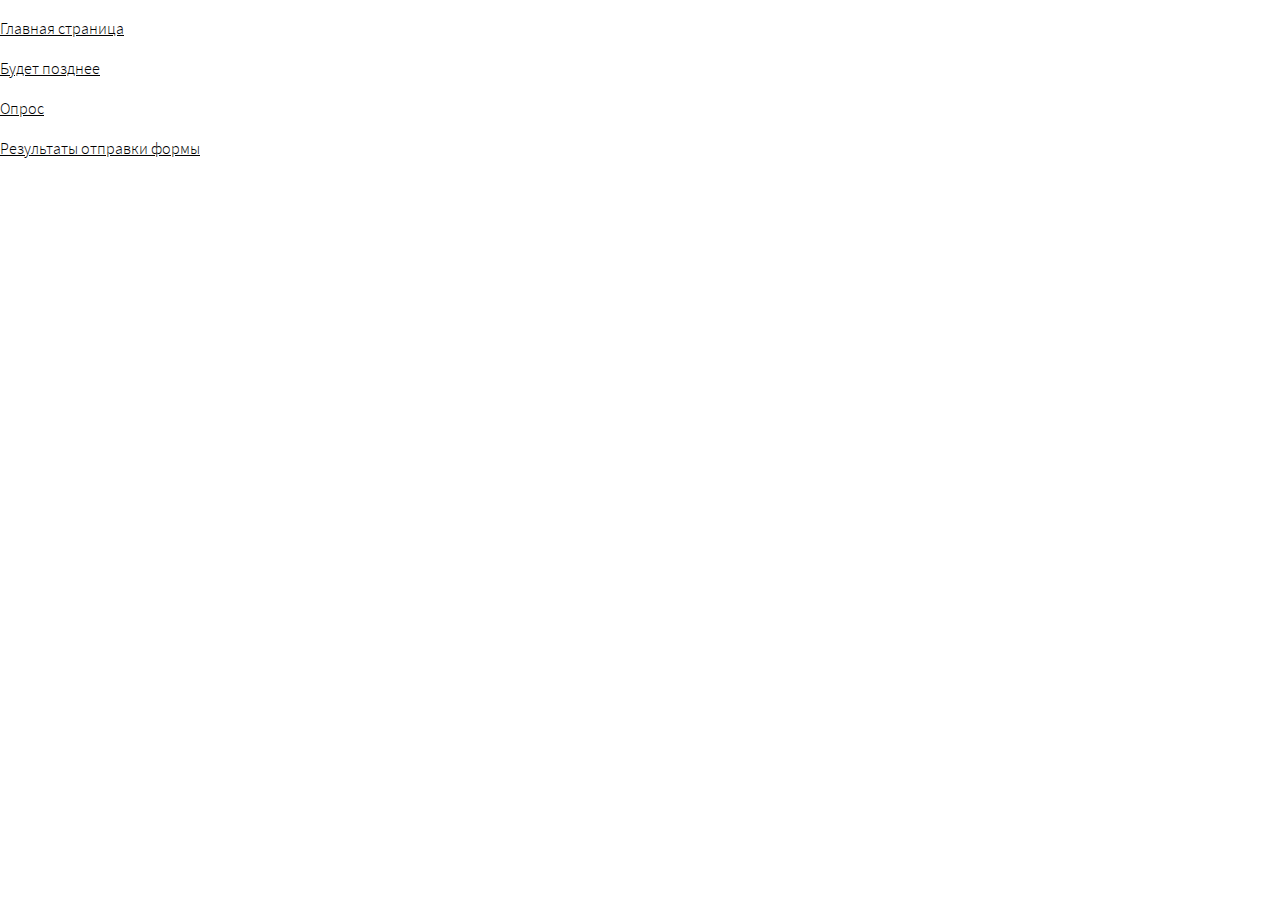
==== commit 3e9b9d37: "Revert "fixes"" ====
--- a/index.html
+++ b/index.html
@@ -16,12 +16,10 @@
 
     <body>
 
-        <div style="max-width:750px; margin:0 auto; padding:0 20px">
-            <p><a href="main.html">Главная страница</a></p>
-            <p><a href="soon.html">Будет позднее</a></p>
-            <p><a href="form.html">Опрос</a></p>
-            <p><a href="results.html">Результаты отправки формы</a></p>
-        </div>
+        <p><a href="main.html">Главная страница</a></p>
+        <p><a href="soon.html">Будет позднее</a></p>
+        <p><a href="form.html">Опрос</a></p>
+        <p><a href="results.html">Результаты отправки формы</a></p>
 
         <script>
             var pathTemplate = './';
--- a/css/styles.css
+++ b/css/styles.css
@@ -41,8 +41,7 @@
 
 .page-form header {background:#babcd6}
 
-.header-logo {float:left; margin:13px 0 0 0; width:41px; height:37px; background:url(../images/header-logo.svg) no-repeat; position:relative}
-.header-logo a {display:block; position:absolute; left:-10px; top:-10px; right:-10px; bottom:-10px}
+.header-logo {float:left; margin:13px 0 0 0; width:41px; height:37px; background:url(../images/header-logo.svg) no-repeat}
 .header-tag {float:left; font-weight:normal; font-size:18px; line-height:23px; color:#95669e; margin:19px 0 0 10px}
 
 @media screen and (max-width:1159px) {
@@ -52,11 +51,11 @@
     .menu-open .header-tag {transform:translateY(-300%)}
 }
 
-.page-form .header-logo {margin:13px 0 0 0; background:url(../images/header-logo-form.svg) no-repeat}
+.page-form .header-logo {margin:18px 0 0 0; width:32px; height:26px; background:url(../images/header-logo-form.svg) no-repeat}
 .page-form .header-tag {color:#fff}
 
 @media screen and (max-width:1159px) {
-    .page-form .header-logo {margin:18px 0 0 0; width:30px; height:27px; background:url(../images/header-logo-form-mobile.svg) no-repeat; background-size:auto}
+    .page-form .header-logo {width:30px; height:27px; background:url(../images/header-logo-form-mobile.svg) no-repeat; background-size:auto}
     .page-form .header-tag {margin-top:18px; font-size:18px; line-height:23px}
 }
 
@@ -100,23 +99,6 @@
 .page-form .header-phone-link path {fill:#fff}
 
 .menu-open .header-phone-link {transform:translateY(-300%)}
-
-.header-telegram-link {float:right; margin:22px 20px 0 0; transition:all 0.5s}
-.header-telegram-link svg {display:block}
-.header-telegram-link path {fill:#95669e; transition:all 0.2s}
-.header-telegram-link:hover path {fill:#9a7fa8}
-.header-telegram-link circle {stroke:#95669e; transition:all 0.2s}
-.header-telegram-link:hover circle {stroke:#9a7fa8}
-
-@media screen and (max-width:1159px) {
-    .header-telegram-link {margin:18px 30px 0 0}
-    .header-telegram-link svg {width:30px; height:30px}
-}
-
-.page-form .header-telegram-link path {fill:#fff}
-.page-form .header-telegram-link circle {stroke:#fff}
-
-.menu-open .header-telegram-link {transform:translateY(-300%)}
 
 .nav {position:fixed; z-index:99; right:0; top:0; bottom:0; width:328px; background:#95669d; transform:translateX(100%); transition:transform 0.5s}
 .menu-open .nav {transform:none}
@@ -202,7 +184,7 @@
     .nav-tag {top:79px; font-size:36px; line-height:45px}
 }
 
-.welcome {height:579px; background:url(../images/welcome.jpg) no-repeat center; background-size:cover; padding:49px 0 0 0; text-align:center; position:relative}
+.welcome {height:579px; background:url(../images/welcome.jpg) no-repeat center; background-size:cover; padding:49px 0 0 0; text-align:center}
 .welcome-logo {width:363px; height:334px; background:url(../images/welcome-logo.svg) no-repeat; margin:0 auto; padding:93px 0 0 0}
 .welcome-logo-tag {width:251px; height:149px; background:url(../images/welcome-logo-tag.png) no-repeat; margin:0 auto}
 .welcome-tag span {display:inline-block; vertical-align:top; background:#fff; height:42px; padding:0 15px; color:rgba(0, 0, 0, 0.5); font-weight:normal; font-size:22px; line-height:40px; border:1px solid #ededed; box-shadow:10px 10px 40px rgba(210, 210, 210, 0.25); border-radius:4px}
@@ -277,17 +259,8 @@
 
 .location-map {position:absolute; left:0; top:0; right:0; bottom:0}
 
-.location-map-ctrl {display:none}
-
 @media screen and (max-width:1159px) {
     .location-map {position:relative; left:auto; top:auto; right:auto; bottom:auto; height:812px}
-
-    .location-map-ctrl {display:block; position:absolute; left:50%; top:76px; width:341px; margin:0 0 0 -170px; background:#ac97b7; color:#fff; text-decoration:none; text-align:center; border-radius:4px; padding:17px 40px 18px 40px}
-    .location-map-ctrl-title {font-weight:600; font-size:20px; line-height:24px}
-    .location-map-ctrl-text {font-weight:normal; font-size:16px; line-height:19px; margin:6px 0 0 0}
-    .location-map-ctrl span:nth-child(2) {display:none}
-    .location-map-ctrl.active span:nth-child(1) {display:none}
-    .location-map-ctrl.active span:nth-child(2) {display:inline}
 }
 
 .section-title {text-align:center; text-transform:uppercase; font-size:54px; line-height:68px; color:#95669e; letter-spacing:0.03em}
@@ -593,13 +566,12 @@
 .guests {background:#e4e1ec url(../images/guests.jpg) no-repeat center bottom; background-size:100% auto; padding:150px 0 124px 0}
 .guests-inner {max-width:1160px; margin:0 auto}
 .guests-list {margin:17px -10px 0 -10px; font-size:0; line-height:0; letter-spacing:-1px}
+.guests-list-more {margin:0 -10px; display:none}
 .guests-item {display:inline-block; vertical-align:top; width:25%; padding:33px 10px 0 10px}
-.guests-item+.guests-item+.guests-item+.guests-item+.guests-item+.guests-item+.guests-item+.guests-item+.guests-item {display:none}
-.guests.open .guests-item+.guests-item+.guests-item+.guests-item+.guests-item+.guests-item+.guests-item+.guests-item+.guests-item {display:inline-block}
 .guests-item-photo img {display:block; width:100%; border-radius:4px}
 .guests-item-title {font-weight:normal; font-size:24px; line-height:30px; color:#1f1f1f; letter-spacing:0; padding:20px 0 0 0}
 .guests-item-post {margin:4px 0 0 0; font-size:16px; line-height:24px; letter-spacing:0; color:#575757}
-.guests-more-link {display:none; text-align:center; margin:78px 0 0 0}
+.guests-more-link {text-align:center; margin:78px 0 0 0}
 .guests-more-link a {display:inline-block; vertical-align:top; height:58px; width:269px; text-align:center; background:#ac97b7; font-weight:normal; font-size:20px; line-height:58px; border-radius:4px; text-decoration:none; color:#fff}
 .guests-more-link a:hover {background:#9a7fa8}
 .guests-more-link a:active {background:#c2afcc}
@@ -818,25 +790,18 @@
     .footer-logo {margin:64px auto 0 auto}
 }
 
-.confirm-link {display:block; position:absolute; right:0; top:50%; width:190px; height:93px; z-index:90; margin:-46px 0 0 0; background:#ac97b7; box-shadow:2px 2px 20px rgba(82, 82, 82, 0.47); border-radius:2px; text-align:center; font-weight:normal; font-size:18px; line-height:22px; text-decoration:none; color:#fff; padding:37px 20px 0 20px; transition:all 0.2s}
+.confirm-link {display:block; position:fixed; right:0; top:50%; width:190px; height:93px; z-index:90; margin:-46px 0 0 0; background:#95669e; box-shadow:2px 2px 20px rgba(82, 82, 82, 0.47); border-radius:2px; text-align:center; font-weight:normal; font-size:18px; line-height:22px; text-decoration:none; color:#fff; padding:37px 20px 0 20px; transition:all 0.2s}
 .confirm-link:hover {background:#9a7fa8}
 .confirm-link::before {content:""; display:block; position:absolute; left:50%; top:12px; width:24px; height:24px; margin:0 0 0 -12px; background:url(../images/confirm-link.svg) no-repeat}
 .confirm-link::after {content:""; display:block; position:absolute; left:5px; top:5px; right:5px; bottom:5px; border:1px solid rgba(255, 255, 255, 0.5); border-radius:2px}
 
-.confirm-link-scroll {display:block; opacity:0; visibility:hidden; position:fixed; z-index:90; right:202px; bottom:30px; width:281px; height:44px; font-size:20px; line-height:42px; background:#ac97b7; box-shadow:2px 2px 20px rgba(82, 82, 82, 0.47); border-radius:2px; font-weight:normal; text-decoration:none; color:#fff; text-align:center; transition:opacity 0.2s, background-color 0.2s}
-.confirm-link-scroll.visible {opacity:1; visibility:visible}
-.confirm-link-scroll:hover {background:#9a7fa8}
-.confirm-link-scroll::before {content:""; display:inline-block; vertical-align:top; width:24px; height:24px; margin:10px 10px 0 0; background:url(../images/confirm-link.svg) no-repeat}
-
-@media screen and (max-width:1159px) {
-    .confirm-link {right:50%; top:auto; bottom:20px; width:281px; height:44px; margin:0 -140px 0 0; padding:0; font-size:20px; line-height:42px; text-align:center}
+@media screen and (max-width:1159px) {
+    .confirm-link {right:74px; top:auto; bottom:20px; width:281px; height:44px; margin:0; padding:0; font-size:20px; line-height:42px; text-align:center}
     .confirm-link::before {display:inline-block; vertical-align:top; position:relative; left:auto; top:auto; margin:10px 10px 0 0}
     .confirm-link::after {display:none}
-
-    .confirm-link-scroll {right:74px; bottom:20px}
-}
-
-.up-link {display:block; opacity:0; visibility:hidden; position:fixed; z-index:90; right:147px; bottom:30px; width:45px; height:45px; background:#ac97b7 url(../images/up-link.svg) no-repeat center; box-shadow:2px 2px 20px rgba(82, 82, 82, 0.21); border-radius:2px; transition:opacity 0.2s, background-color 0.2s}
+}
+
+.up-link {display:block; opacity:0; visibility:hidden; position:fixed; z-index:90; right:147px; bottom:30px; width:45px; height:45px; background:#95669e url(../images/up-link.svg) no-repeat center; box-shadow:2px 2px 20px rgba(82, 82, 82, 0.21); border-radius:2px; transition:opacity 0.2s}
 .up-link.visible {opacity:1; visibility:visible}
 .up-link:hover {background-color:#9a7fa8}
 
@@ -844,8 +809,7 @@
     .up-link {bottom:20px; right:20px; width:44px; height:44px}
 }
 
-.page-form-header {margin:30px auto 0 auto; width:181px; height:164px; background:url(../images/page-form-header.png) no-repeat; position:relative}
-.page-form-header a {display:block; position:absolute; left:0; top:0; right:0; bottom:0}
+.page-form-header {margin:30px auto 0 auto; width:181px; height:164px; background:url(../images/page-form-header.png) no-repeat}
 
 @media screen and (max-width:1159px) {
     .page-form-header {margin:19px auto 0 auto; width:154px; height:139px; background:url(../images/page-form-header-mobile.png) no-repeat}
@@ -1199,5 +1163,4 @@
 }
 
 .animate {transform:translateY(30px); opacity:0; transition:transform 0.5s, opacity 0.5s}
-.animate-start {transform:none; opacity:1}
-.when-item.animate {transition:transform 0.2s, opacity 0.2s}+.animate-start {transform:none; opacity:1}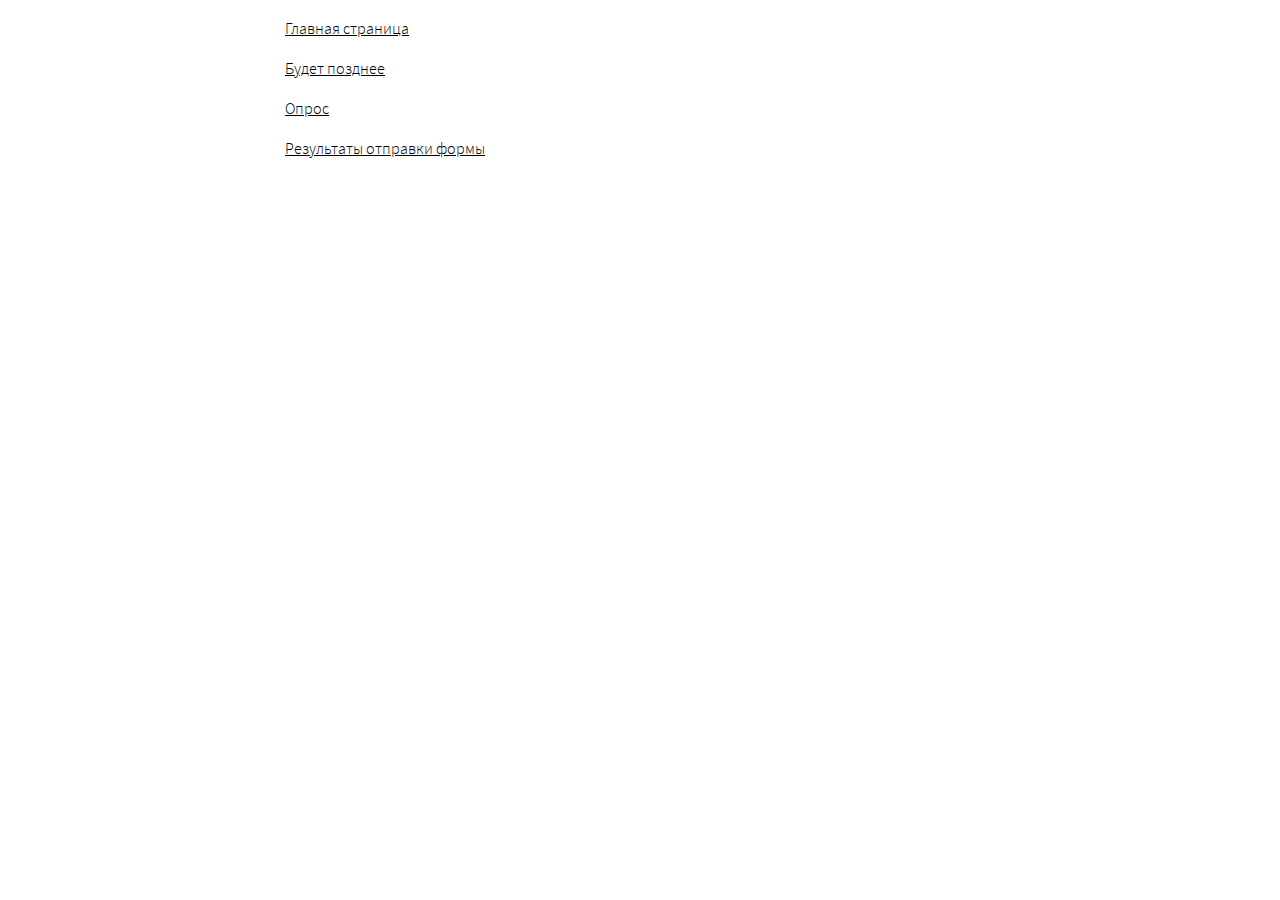
==== commit da0a40d5: "fixes" ====
--- a/index.html
+++ b/index.html
@@ -16,10 +16,12 @@
 
     <body>
 
-        <p><a href="main.html">Главная страница</a></p>
-        <p><a href="soon.html">Будет позднее</a></p>
-        <p><a href="form.html">Опрос</a></p>
-        <p><a href="results.html">Результаты отправки формы</a></p>
+        <div style="max-width:750px; margin:0 auto; padding:0 20px">
+            <p><a href="main.html">Главная страница</a></p>
+            <p><a href="soon.html">Будет позднее</a></p>
+            <p><a href="form.html">Опрос</a></p>
+            <p><a href="results.html">Результаты отправки формы</a></p>
+        </div>
 
         <script>
             var pathTemplate = './';
--- a/css/styles.css
+++ b/css/styles.css
@@ -41,7 +41,8 @@
 
 .page-form header {background:#babcd6}
 
-.header-logo {float:left; margin:13px 0 0 0; width:41px; height:37px; background:url(../images/header-logo.svg) no-repeat}
+.header-logo {float:left; margin:13px 0 0 0; width:41px; height:37px; background:url(../images/header-logo.svg) no-repeat; position:relative}
+.header-logo a {display:block; position:absolute; left:-10px; top:-10px; right:-10px; bottom:-10px}
 .header-tag {float:left; font-weight:normal; font-size:18px; line-height:23px; color:#95669e; margin:19px 0 0 10px}
 
 @media screen and (max-width:1159px) {
@@ -51,11 +52,11 @@
     .menu-open .header-tag {transform:translateY(-300%)}
 }
 
-.page-form .header-logo {margin:18px 0 0 0; width:32px; height:26px; background:url(../images/header-logo-form.svg) no-repeat}
+.page-form .header-logo {margin:13px 0 0 0; background:url(../images/header-logo-form.svg) no-repeat}
 .page-form .header-tag {color:#fff}
 
 @media screen and (max-width:1159px) {
-    .page-form .header-logo {width:30px; height:27px; background:url(../images/header-logo-form-mobile.svg) no-repeat; background-size:auto}
+    .page-form .header-logo {margin:18px 0 0 0; width:30px; height:27px; background:url(../images/header-logo-form-mobile.svg) no-repeat; background-size:auto}
     .page-form .header-tag {margin-top:18px; font-size:18px; line-height:23px}
 }
 
@@ -99,6 +100,23 @@
 .page-form .header-phone-link path {fill:#fff}
 
 .menu-open .header-phone-link {transform:translateY(-300%)}
+
+.header-telegram-link {float:right; margin:22px 20px 0 0; transition:all 0.5s}
+.header-telegram-link svg {display:block}
+.header-telegram-link path {fill:#95669e; transition:all 0.2s}
+.header-telegram-link:hover path {fill:#9a7fa8}
+.header-telegram-link circle {stroke:#95669e; transition:all 0.2s}
+.header-telegram-link:hover circle {stroke:#9a7fa8}
+
+@media screen and (max-width:1159px) {
+    .header-telegram-link {margin:18px 30px 0 0}
+    .header-telegram-link svg {width:30px; height:30px}
+}
+
+.page-form .header-telegram-link path {fill:#fff}
+.page-form .header-telegram-link circle {stroke:#fff}
+
+.menu-open .header-telegram-link {transform:translateY(-300%)}
 
 .nav {position:fixed; z-index:99; right:0; top:0; bottom:0; width:328px; background:#95669d; transform:translateX(100%); transition:transform 0.5s}
 .menu-open .nav {transform:none}
@@ -184,7 +202,7 @@
     .nav-tag {top:79px; font-size:36px; line-height:45px}
 }
 
-.welcome {height:579px; background:url(../images/welcome.jpg) no-repeat center; background-size:cover; padding:49px 0 0 0; text-align:center}
+.welcome {height:579px; background:url(../images/welcome.jpg) no-repeat center; background-size:cover; padding:49px 0 0 0; text-align:center; position:relative}
 .welcome-logo {width:363px; height:334px; background:url(../images/welcome-logo.svg) no-repeat; margin:0 auto; padding:93px 0 0 0}
 .welcome-logo-tag {width:251px; height:149px; background:url(../images/welcome-logo-tag.png) no-repeat; margin:0 auto}
 .welcome-tag span {display:inline-block; vertical-align:top; background:#fff; height:42px; padding:0 15px; color:rgba(0, 0, 0, 0.5); font-weight:normal; font-size:22px; line-height:40px; border:1px solid #ededed; box-shadow:10px 10px 40px rgba(210, 210, 210, 0.25); border-radius:4px}
@@ -259,8 +277,17 @@
 
 .location-map {position:absolute; left:0; top:0; right:0; bottom:0}
 
+.location-map-ctrl {display:none}
+
 @media screen and (max-width:1159px) {
     .location-map {position:relative; left:auto; top:auto; right:auto; bottom:auto; height:812px}
+
+    .location-map-ctrl {display:block; position:absolute; left:50%; top:76px; width:341px; margin:0 0 0 -170px; background:#ac97b7; color:#fff; text-decoration:none; text-align:center; border-radius:4px; padding:17px 40px 18px 40px}
+    .location-map-ctrl-title {font-weight:600; font-size:20px; line-height:24px}
+    .location-map-ctrl-text {font-weight:normal; font-size:16px; line-height:19px; margin:6px 0 0 0}
+    .location-map-ctrl span:nth-child(2) {display:none}
+    .location-map-ctrl.active span:nth-child(1) {display:none}
+    .location-map-ctrl.active span:nth-child(2) {display:inline}
 }
 
 .section-title {text-align:center; text-transform:uppercase; font-size:54px; line-height:68px; color:#95669e; letter-spacing:0.03em}
@@ -566,12 +593,13 @@
 .guests {background:#e4e1ec url(../images/guests.jpg) no-repeat center bottom; background-size:100% auto; padding:150px 0 124px 0}
 .guests-inner {max-width:1160px; margin:0 auto}
 .guests-list {margin:17px -10px 0 -10px; font-size:0; line-height:0; letter-spacing:-1px}
-.guests-list-more {margin:0 -10px; display:none}
 .guests-item {display:inline-block; vertical-align:top; width:25%; padding:33px 10px 0 10px}
+.guests-item+.guests-item+.guests-item+.guests-item+.guests-item+.guests-item+.guests-item+.guests-item+.guests-item {display:none}
+.guests.open .guests-item+.guests-item+.guests-item+.guests-item+.guests-item+.guests-item+.guests-item+.guests-item+.guests-item {display:inline-block}
 .guests-item-photo img {display:block; width:100%; border-radius:4px}
 .guests-item-title {font-weight:normal; font-size:24px; line-height:30px; color:#1f1f1f; letter-spacing:0; padding:20px 0 0 0}
 .guests-item-post {margin:4px 0 0 0; font-size:16px; line-height:24px; letter-spacing:0; color:#575757}
-.guests-more-link {text-align:center; margin:78px 0 0 0}
+.guests-more-link {display:none; text-align:center; margin:78px 0 0 0}
 .guests-more-link a {display:inline-block; vertical-align:top; height:58px; width:269px; text-align:center; background:#ac97b7; font-weight:normal; font-size:20px; line-height:58px; border-radius:4px; text-decoration:none; color:#fff}
 .guests-more-link a:hover {background:#9a7fa8}
 .guests-more-link a:active {background:#c2afcc}
@@ -790,18 +818,25 @@
     .footer-logo {margin:64px auto 0 auto}
 }
 
-.confirm-link {display:block; position:fixed; right:0; top:50%; width:190px; height:93px; z-index:90; margin:-46px 0 0 0; background:#95669e; box-shadow:2px 2px 20px rgba(82, 82, 82, 0.47); border-radius:2px; text-align:center; font-weight:normal; font-size:18px; line-height:22px; text-decoration:none; color:#fff; padding:37px 20px 0 20px; transition:all 0.2s}
+.confirm-link {display:block; position:absolute; right:0; top:50%; width:190px; height:93px; z-index:90; margin:-46px 0 0 0; background:#ac97b7; box-shadow:2px 2px 20px rgba(82, 82, 82, 0.47); border-radius:2px; text-align:center; font-weight:normal; font-size:18px; line-height:22px; text-decoration:none; color:#fff; padding:37px 20px 0 20px; transition:all 0.2s}
 .confirm-link:hover {background:#9a7fa8}
 .confirm-link::before {content:""; display:block; position:absolute; left:50%; top:12px; width:24px; height:24px; margin:0 0 0 -12px; background:url(../images/confirm-link.svg) no-repeat}
 .confirm-link::after {content:""; display:block; position:absolute; left:5px; top:5px; right:5px; bottom:5px; border:1px solid rgba(255, 255, 255, 0.5); border-radius:2px}
 
-@media screen and (max-width:1159px) {
-    .confirm-link {right:74px; top:auto; bottom:20px; width:281px; height:44px; margin:0; padding:0; font-size:20px; line-height:42px; text-align:center}
+.confirm-link-scroll {display:block; opacity:0; visibility:hidden; position:fixed; z-index:90; right:202px; bottom:30px; width:281px; height:44px; font-size:20px; line-height:42px; background:#ac97b7; box-shadow:2px 2px 20px rgba(82, 82, 82, 0.47); border-radius:2px; font-weight:normal; text-decoration:none; color:#fff; text-align:center; transition:opacity 0.2s, background-color 0.2s}
+.confirm-link-scroll.visible {opacity:1; visibility:visible}
+.confirm-link-scroll:hover {background:#9a7fa8}
+.confirm-link-scroll::before {content:""; display:inline-block; vertical-align:top; width:24px; height:24px; margin:10px 10px 0 0; background:url(../images/confirm-link.svg) no-repeat}
+
+@media screen and (max-width:1159px) {
+    .confirm-link {right:50%; top:auto; bottom:20px; width:281px; height:44px; margin:0 -140px 0 0; padding:0; font-size:20px; line-height:42px; text-align:center}
     .confirm-link::before {display:inline-block; vertical-align:top; position:relative; left:auto; top:auto; margin:10px 10px 0 0}
     .confirm-link::after {display:none}
-}
-
-.up-link {display:block; opacity:0; visibility:hidden; position:fixed; z-index:90; right:147px; bottom:30px; width:45px; height:45px; background:#95669e url(../images/up-link.svg) no-repeat center; box-shadow:2px 2px 20px rgba(82, 82, 82, 0.21); border-radius:2px; transition:opacity 0.2s}
+
+    .confirm-link-scroll {right:74px; bottom:20px}
+}
+
+.up-link {display:block; opacity:0; visibility:hidden; position:fixed; z-index:90; right:147px; bottom:30px; width:45px; height:45px; background:#ac97b7 url(../images/up-link.svg) no-repeat center; box-shadow:2px 2px 20px rgba(82, 82, 82, 0.21); border-radius:2px; transition:opacity 0.2s, background-color 0.2s}
 .up-link.visible {opacity:1; visibility:visible}
 .up-link:hover {background-color:#9a7fa8}
 
@@ -809,7 +844,8 @@
     .up-link {bottom:20px; right:20px; width:44px; height:44px}
 }
 
-.page-form-header {margin:30px auto 0 auto; width:181px; height:164px; background:url(../images/page-form-header.png) no-repeat}
+.page-form-header {margin:30px auto 0 auto; width:181px; height:164px; background:url(../images/page-form-header.png) no-repeat; position:relative}
+.page-form-header a {display:block; position:absolute; left:0; top:0; right:0; bottom:0}
 
 @media screen and (max-width:1159px) {
     .page-form-header {margin:19px auto 0 auto; width:154px; height:139px; background:url(../images/page-form-header-mobile.png) no-repeat}
@@ -1163,4 +1199,5 @@
 }
 
 .animate {transform:translateY(30px); opacity:0; transition:transform 0.5s, opacity 0.5s}
-.animate-start {transform:none; opacity:1}+.animate-start {transform:none; opacity:1}
+.when-item.animate {transition:transform 0.2s, opacity 0.2s}